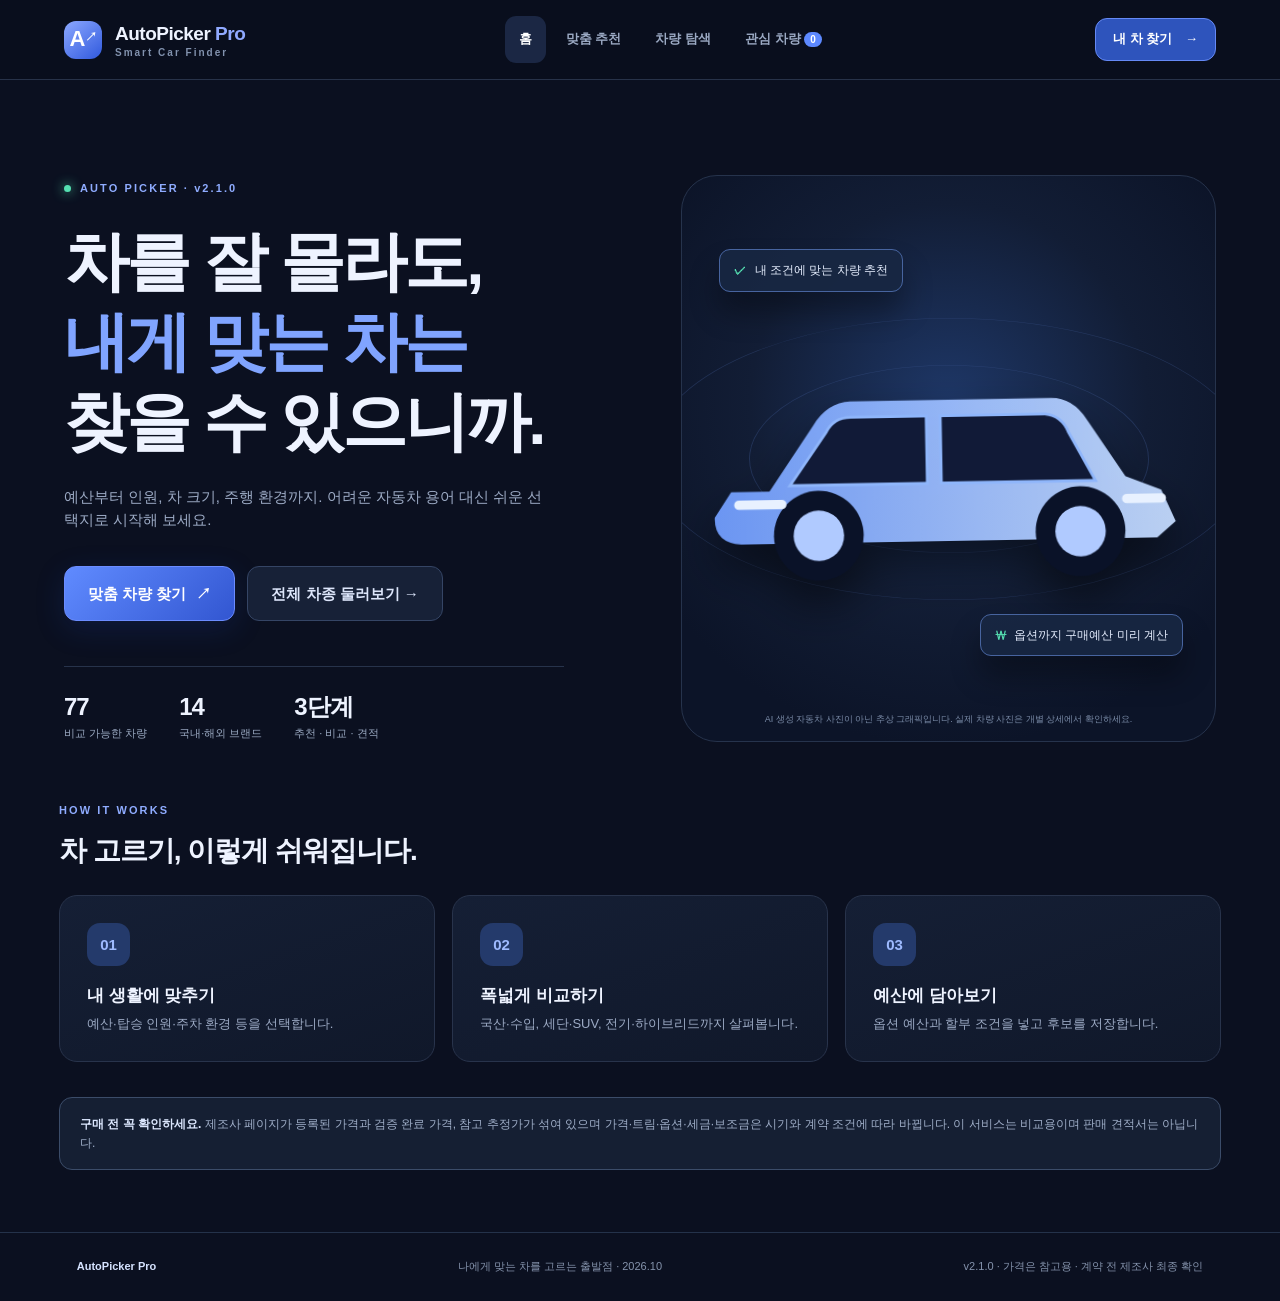
==== AutoPicker_Pro_Standalone.html @ 753c9d76 "feat: v2.1.0 audited trim configurator and price provenance" ====
<!doctype html>
<html lang="ko">
<head>
<meta charset="utf-8"><meta name="viewport" content="width=device-width,initial-scale=1,viewport-fit=cover">
<meta name="theme-color" content="#0b1020"><meta name="description" content="국산차와 수입차를 한눈에. 선택형 추천·차종 검색·옵션 예산·구매비용 비교를 한 곳에서.">
<title>AutoPicker Pro | 내 차 찾기</title>
<style>
:root{color-scheme:dark;--bg:#0b1020;--panel:#11192b;--panel2:#161f35;--line:#28334b;--text:#eef3ff;--muted:#9caac4;--blue:#5d89ff;--blue2:#2c57d4;--mint:#55dfb1;--radius:18px}*{box-sizing:border-box}html{scroll-behavior:smooth}body{margin:0;background:var(--bg);color:var(--text);font-family:Pretendard,"Noto Sans KR",-apple-system,BlinkMacSystemFont,"Segoe UI",sans-serif;font-size:15px;line-height:1.55}button,input,select{font:inherit}button{cursor:pointer}a{color:inherit;text-decoration:none}button:focus-visible,a:focus-visible,input:focus-visible,select:focus-visible{outline:3px solid #9fbaff;outline-offset:3px}.hidden{display:none!important}.shell{min-height:100vh;display:flex;flex-direction:column}.topbar{z-index:30;position:sticky;top:0;display:flex;justify-content:space-between;align-items:center;padding:0 clamp(18px,5vw,76px);height:80px;background:rgba(9,15,29,.9);backdrop-filter:blur(15px);border-bottom:1px solid #273249;gap:20px}.brand{display:flex;gap:13px;align-items:center;font-weight:800;font-size:19px;letter-spacing:-.5px;flex-shrink:0}.brand b{color:#90a9ff}.brand small{display:block;color:#8292ae;font-size:10px;letter-spacing:2px;font-weight:700;margin-top:-3px}.brandicon{background:linear-gradient(140deg,#8ca8ff,#3059dd);width:38px;height:38px;border-radius:12px;display:flex;align-items:center;justify-content:center;font-size:22px;color:white}.brandicon span{font-size:12px;align-self:flex-start;margin-top:7px}.topnav{display:flex;align-items:center;gap:6px}.navbtn{border:0;background:transparent;color:#9ba9c3;font-size:13px;font-weight:650;padding:13px 14px;border-radius:11px;white-space:nowrap}.navbtn:hover,.navbtn.active{background:#1b2744;color:#fff}.count{background:var(--blue);padding:2px 6px;border-radius:12px;font-size:10px;color:white}.topcta{border:1px solid #6589f5;background:#2e54bc;color:#fff;padding:10px 17px;border-radius:12px;font-weight:700;white-space:nowrap;font-size:13px}.topcta span{margin-left:9px}.view{width:100%}main{width:100%;flex:1}.hero{min-height:565px;display:grid;grid-template-columns:1.05fr .95fr;gap:26px;max-width:1360px;margin:0 auto;padding:95px clamp(20px,5vw,76px) 55px}.hero-copy{position:relative;z-index:1}.eyebrow{display:inline-flex;align-items:center;gap:9px;letter-spacing:2.1px;color:#8facff;font-size:11px;font-weight:800}.dot{width:7px;height:7px;background:var(--mint);border-radius:50%;box-shadow:0 0 12px #55dfb1}.hero h1{font-size:clamp(38px,5.1vw,68px);letter-spacing:-3px;line-height:1.22;margin:24px 0}.hero h1 em{font-style:normal;color:#80a4ff}.hero-copy>p{color:var(--muted);font-size:15px;max-width:490px}.hero-actions{display:flex;gap:12px;flex-wrap:wrap;margin:34px 0}.primary,.secondary,.ghost{border-radius:12px;padding:11px 18px;font-size:13px;font-weight:750;min-height:42px;display:inline-flex;align-items:center;justify-content:center;gap:10px}.primary{background:linear-gradient(135deg,#608bff,#3256d1);color:#fff;border:1px solid #6b8cff;box-shadow:0 8px 30px #1c45b62f}.primary:hover{filter:brightness(1.1)}.secondary{border:1px solid #354565;color:#dce5fa;background:#172137}.secondary:hover{background:#253351}.ghost{border:1px solid transparent;color:#a5b2ca;background:transparent}.ghost:hover{background:#1a233a}.big{font-size:15px;min-height:54px;padding:15px 23px}.hero-stats{display:flex;gap:32px;margin-top:45px;border-top:1px solid #27334b;padding-top:21px;max-width:500px}.hero-stats div{display:flex;flex-direction:column}.hero-stats strong{font-size:24px;letter-spacing:-1px}.hero-stats span{font-size:11px;color:#9baaC2}.hero-side{position:relative;display:flex;align-items:center;justify-content:center;min-height:400px;border:1px solid #26334c;border-radius:36px;background:radial-gradient(circle at 50% 40%,#1e3767 0,#121d35 46%,#0c1428 80%);overflow:hidden}.hero-car-shape{position:relative;z-index:1;width:105%;filter:drop-shadow(0px 24px 22px rgba(0,0,0,.5));transform:rotate(-1deg)}.orbit{position:absolute;border:1px solid #46619c53;border-radius:50%;width:400px;height:400px;transform:scaleY(.47) rotate(-18deg)}.o2{width:600px;height:600px}.float-note{position:absolute;z-index:2;background:#182742e8;border:1px solid #47649f;border-radius:11px;padding:11px 14px;font-size:12px;color:#e7efff;box-shadow:0 20px 30px #0005}.float-note span{color:var(--mint);margin-right:5px;font-weight:800}.note-top{top:13%;left:7%}.note-bottom{bottom:15%;right:6%}.hero-visual-caption{position:absolute;bottom:5px;left:14px;right:14px;color:#7a8ba7;font-size:9px;text-align:center}.quickheading,.stepsgrid{max-width:1210px;margin:0 auto;padding:0 24px}.quickheading h2{font-size:28px;margin:9px 0 22px;letter-spacing:-1px}.stepsgrid{display:grid;grid-template-columns:repeat(3,1fr);gap:17px}.stepsgrid article{padding:27px;border:1px solid var(--line);border-radius:18px;background:linear-gradient(160deg,#151f35,#10182a)}.stepicon{width:43px;height:43px;border-radius:13px;background:#243a6b;color:#9ebaff;display:flex;align-items:center;justify-content:center;font-weight:900}.stepsgrid h3{margin:17px 0 5px;font-size:17px}.stepsgrid p{color:var(--muted);font-size:13px;margin:0}.notice{border:1px solid #3b4c69;background:#151f33;color:#9faec8;font-size:12px;padding:17px 20px;border-radius:13px;max-width:1162px;margin:35px auto 62px}.notice strong{color:#dce7fe}.notice.slim{margin-top:28px;margin-bottom:35px}.sectionwrap{max-width:1280px;margin:0 auto;padding:48px 22px 60px}.sectionwrap.narrow{max-width:760px}.sectionhead{margin-bottom:25px}.sectionhead h1{font-size:clamp(25px,3vw,36px);line-height:1.3;letter-spacing:-1.5px;margin:10px 0}.sectionhead p{color:var(--muted);font-size:13px;margin:0}.wizard-progress{margin:26px 0 20px}.progress-head{display:flex;justify-content:space-between;font-size:11px;color:#9fbbff;font-weight:800;letter-spacing:1.2px}.progress-track{height:7px;margin-top:9px;border-radius:15px;background:#1c2945;overflow:hidden}.progress-track>div{height:100%;width:11%;background:linear-gradient(90deg,#5584ff,#5ae2c1);transition:width .2s}.wizard-card{background:linear-gradient(145deg,#17223b,#10192d);border:1px solid #31405d;padding:clamp(23px,4vw,42px);border-radius:22px;min-height:340px;box-shadow:0 20px 60px #0003}.wizard-card h2{font-size:clamp(21px,3vw,30px);line-height:1.35;letter-spacing:-1px;margin:12px 0 8px}.wizard-card>p{color:var(--muted);font-size:13px;margin:0 0 30px}.optionsGrid{display:grid;grid-template-columns:repeat(2,1fr);gap:10px}.choice{border:1px solid #354768;border-radius:13px;background:#101a2e;min-height:68px;text-align:left;padding:16px 17px;display:flex;flex-direction:column;align-items:flex-start;justify-content:center;color:#e6eeff}.choice b{font-size:14px}.choice span{font-size:11px;color:#9aaaC3;margin-top:4px}.choice.selected{border:1px solid #7c9dff;background:#263e71;box-shadow:inset 0 0 0 1px #5c86f7}.choice.selected b:before{content:'✓ ';color:#83ffc9}.wizard-footer{display:flex;justify-content:space-between;margin-top:17px}.wizard-footer button{min-width:110px}.rangeLabel{display:flex;justify-content:space-between;margin-bottom:10px;color:#c0d1f5;font-size:14px}.rangeVal{font-size:27px;color:#87aaff;font-weight:850}.rangeBox{border:1px solid #30415e;border-radius:15px;padding:23px;background:#111c31}.rangeBox input[type=range]{width:100%;accent-color:#7198ff}.rangeBounds{display:flex;justify-content:space-between;color:var(--muted);font-size:11px;margin-top:10px}.stepHint{color:#8da5c9;margin-top:16px;font-size:12px}.toolbar{display:grid;grid-template-columns:2fr repeat(3,1fr);gap:10px;padding:18px;background:var(--panel);border:1px solid var(--line);border-radius:17px}.toolbar>label{font-size:10px;color:#9facbf;display:flex;flex-direction:column;gap:7px;min-width:0}.toolbar select,.toolbar input,.result-toolbar select,.formrow select,.formrow input{background:#0e1628;border:1px solid #33415d;color:#e9f0ff;border-radius:9px;min-height:40px;padding:9px 12px;max-width:100%;width:100%;font-size:13px;outline:none}.toolbar .searchwrap{grid-column:span 2;position:relative;justify-content:flex-end}.searchwrap span{position:absolute;left:14px;bottom:10px;font-size:22px;color:#879cc8}.searchwrap input{padding-left:42px}.result-toolbar{display:flex;justify-content:space-between;align-items:center;gap:14px;margin:23px 0 16px}.result-toolbar>span{color:#b7c9e8;font-size:13px}.result-toolbar label{display:flex;gap:8px;align-items:center;color:var(--muted);font-size:11px}.result-toolbar select{width:auto;min-width:135px}.vehicle-grid{display:grid;grid-template-columns:repeat(3,minmax(0,1fr));gap:16px}.car-card{background:#131d31;border:1px solid #2b3a55;overflow:hidden;border-radius:17px;display:flex;flex-direction:column;min-width:0;transition:transform .17s,border-color .17s}.car-card:hover{transform:translateY(-3px);border-color:#5477bc}.car-img{height:186px;position:relative;background:radial-gradient(circle at 55% 30%,#28426f,#111a30 67%);overflow:hidden;display:flex;align-items:center;justify-content:center}.car-img img{width:100%;height:100%;object-fit:cover;display:block}.car-img .fallback{display:none;position:absolute;inset:0;flex-direction:column;align-items:center;justify-content:center;gap:8px;background:radial-gradient(circle,#223759,#111a2c);color:#aabadd;text-align:center;padding:20px;font-size:12px}.car-img.no-image .fallback{display:flex}.car-img .fallback strong{font-size:20px;color:#a9c1ff}.car-img .img-label{position:absolute;top:12px;left:12px;font-size:10px;border:1px solid #ffffff2a;color:#fff;background:#111e31cc;border-radius:6px;padding:5px 8px;z-index:2}.img-credit{position:absolute;right:10px;bottom:8px;color:#d4e1ff;text-shadow:0 1px 4px black;font-size:10px;background:#10182baa;padding:3px 6px;border-radius:5px;z-index:2}.car-body{padding:18px;flex:1;display:flex;flex-direction:column;gap:11px}.car-topline{display:flex;justify-content:space-between;align-items:center;gap:9px;color:#9db5dc;font-size:11px;font-weight:650}.match{border-radius:8px;padding:4px 7px;background:#1f3a5a;color:#75e0bd;white-space:nowrap}.car-name{margin:0;font-size:20px;letter-spacing:-.5px;line-height:1.3}.car-brand{color:#9fabca;font-size:11px}.car-specs{display:flex;gap:7px;flex-wrap:wrap}.pill{border-radius:6px;padding:4px 7px;background:#202e48;color:#bfd0ed;font-size:10px}.car-price{display:flex;justify-content:space-between;align-items:end;margin-top:auto;gap:8px}.car-price strong{font-size:23px;letter-spacing:-1px}.car-price small{display:block;color:#98abc8;font-size:10px}.car-price .source-badge{font-size:10px;color:#8ddbbd}.car-price .source-badge.estimate{color:#e9c18a}.card-actions{display:grid;grid-template-columns:1fr auto;gap:8px;margin-top:4px}.card-actions button{min-height:40px}.fav-btn{border:1px solid #465574;background:#1b2b45;border-radius:10px;color:#adc2e2;font-size:20px;width:43px}.fav-btn.saved{color:#ff8faa;background:#4b2b47;border-color:#a74d75}.empty{border:1px dashed #435678;background:#141e32;border-radius:16px;padding:42px 18px;text-align:center;color:#b2c0d8;grid-column:1/-1}.center{text-align:center;margin-top:24px}.compare-actions{display:flex;gap:9px;flex-wrap:wrap;margin-bottom:18px}#compareOutput{overflow-x:auto;margin-top:24px}.comparetable{min-width:690px;width:100%;border-collapse:collapse;background:#151f35;border:1px solid #31445e;border-radius:16px;overflow:hidden;font-size:12px}.comparetable th,.comparetable td{padding:15px 13px;text-align:left;border-bottom:1px solid #334057;min-width:135px}.comparetable th{color:#9fafcd}.comparetable td{color:#e8f0ff}.comparetable tr:nth-child(even){background:#17243b}.modal{position:fixed;z-index:90;inset:0;display:flex;align-items:center;justify-content:center;padding:18px}.modal-overlay{position:absolute;inset:0;background:rgba(2,6,15,.83);backdrop-filter:blur(7px)}.modal-panel{position:relative;background:#121b2e;border:1px solid #3c4f70;border-radius:22px;width:min(100%,1040px);max-height:calc(100vh - 30px);overflow:auto;box-shadow:0 22px 70px #000b}.modal-close{position:sticky;float:right;z-index:4;top:15px;margin:15px 16px 0 0;border:1px solid #3d4e6c;color:#fff;background:#1b2943;width:35px;height:35px;border-radius:50%}.detail-heading{padding:34px 28px 0}.detail-heading h2{font-size:29px;margin:7px 0 3px;line-height:1.25}.detail-heading p{color:var(--muted);margin:0;font-size:13px}.detail-grid{display:grid;grid-template-columns:1fr 1fr;gap:20px;padding:18px 28px 30px}.detailPhoto{width:100%;height:210px;border-radius:15px;overflow:hidden;background:#0e1830;margin-bottom:14px}.detailPhoto .car-img{height:100%}.detail-info{background:#172239;border:1px solid #30405c;border-radius:13px;padding:17px;margin-bottom:12px}.detail-info h3,.sim h3{font-size:16px;margin:0 0 11px}.detail-info p{color:#c5d1e6;font-size:12px}.detail-info p:last-child{margin-bottom:0}.mini-row{display:flex;justify-content:space-between;gap:9px;font-size:12px;padding:7px 0;border-bottom:1px solid #34445c}.mini-row:last-child{border:0}.mini-row span{color:var(--muted)}.mini-row strong{text-align:right}.sim{background:#0e1729;border:1px solid #33435e;border-radius:15px;padding:19px}.sim .subcopy{font-size:11px;color:#91a3c2;margin:0 0 19px}.formrow{display:grid;grid-template-columns:1fr 1fr;gap:10px;margin-bottom:11px}.formrow label,.fullrow label{display:block;font-size:11px;color:#9fb2d0;margin-bottom:5px}.formrow input,.fullrow input{width:100%;font-size:13px}.fullrow{margin-bottom:13px}.realopt{display:flex;align-items:flex-start;gap:11px;border:1px solid #33425c;padding:10px;border-radius:9px;margin:7px 0;font-size:12px;color:#d4e0f4}.realopt input{accent-color:#7296f8;margin-top:3px}.realopt:has(input:disabled){opacity:.55}.realopt span{flex:1}.realopt small{color:#9bb1d4}.realopt-title{font-size:12px;margin:15px 0 6px;color:#b1c5e7;font-weight:700}.sumbox{padding:17px;background:#203359;border:1px solid #5478ba;border-radius:14px;margin-top:15px}.sumbox .total{font-size:28px;font-weight:900;color:#8eb2ff}.sumbox p{font-size:10px;color:#b5c8e7;line-height:1.6}.sumbox .cashmonthly{display:grid;grid-template-columns:1fr 1fr;gap:12px;border-top:1px solid #455c82;padding-top:11px}.sumbox .cashmonthly strong{display:block;font-size:18px;color:#77e3c1}.sumbox .cashmonthly span{color:#b1c5e7;font-size:11px}.detail-buttons{display:flex;flex-wrap:wrap;gap:8px;margin:10px 0}.detail-buttons>a,.detail-buttons>button{flex:1}.modalPanelNotes{font-size:11px;color:#8fa4c4;padding:10px 0}.toast{position:fixed;z-index:120;right:20px;bottom:20px;padding:12px 18px;background:#2d446e;color:white;border:1px solid #6992e4;border-radius:10px;box-shadow:0 18px 50px #0008;max-width:400px;font-size:12px}footer{display:flex;align-items:center;justify-content:space-between;gap:12px;flex-wrap:wrap;border-top:1px solid #24324a;padding:25px clamp(20px,6vw,80px);font-size:11px;color:#8593ac}.footerlogo{color:#d6e3ff;font-weight:800}::-webkit-scrollbar{width:9px}::-webkit-scrollbar-thumb{background:#2c3a57;border-radius:9px}@media(max-width:1050px){.topbar{padding:0 20px}.hero{padding:70px 25px 50px}.vehicle-grid{grid-template-columns:repeat(2,minmax(0,1fr))}.topcta{display:none}.topnav{gap:0}}@media(max-width:740px){.topbar{height:66px;flex-wrap:wrap;padding:8px 14px 0;gap:3px}.brand{font-size:16px}.brandicon{width:32px;height:32px}.brand small{display:none}.topnav{width:100%;order:2;justify-content:space-around;overflow-x:auto}.navbtn{font-size:11px;padding:9px 10px}.hero{display:flex;flex-direction:column;padding:52px 20px 40px;gap:27px}.hero h1{font-size:clamp(36px,9vw,51px);letter-spacing:-2px}.hero-side{min-height:270px}.hero-car-shape{width:100%}.note-top{top:8%;left:5%}.note-bottom{bottom:14%;right:5%}.float-note{font-size:10px;padding:8px}.hero-stats{gap:18px;margin-top:22px}.hero-stats strong{font-size:20px}.stepsgrid{grid-template-columns:1fr}.quickheading h2{font-size:24px}.notice{margin:25px 20px 35px}.sectionwrap{padding:34px 15px 45px}.sectionwrap.narrow{padding-top:33px}.wizard-card{padding:22px}.toolbar{grid-template-columns:repeat(2,minmax(0,1fr));padding:12px}.toolbar .searchwrap{grid-column:span 2}.vehicle-grid{grid-template-columns:1fr}.car-img{height:212px}.detail-grid{grid-template-columns:1fr;padding:14px 16px 24px}.detail-heading{padding:26px 16px 0}.detail-heading h2{font-size:24px}.detailPhoto{height:220px}.formrow{gap:7px}.modal{padding:8px}.modal-panel{max-height:calc(100vh - 16px)}.quickheading{padding-top:10px}.quickheading,.stepsgrid{padding-left:20px;padding-right:20px}}@media(max-width:370px){.optionsGrid{grid-template-columns:1fr}.hero-actions{flex-direction:column}.hero-actions button{width:100%}.hero-stats{gap:10px}}
@media print{.topbar,.hero,.stepsgrid,.quickheading,.notice,footer,.modal-close,.detail-buttons,.toolbar{display:none!important}body{background:white;color:black}.modal{position:static;padding:0}.modal-overlay{display:none}.modal-panel{color:black;background:white;box-shadow:none;border:0;max-height:none;overflow:visible}.detail-grid{display:block}.sim,.detail-info{background:white;color:black}#modal.hidden{display:none!important}}

.criteria-summary{display:flex;flex-wrap:wrap;align-items:center;gap:8px;padding:14px;margin:15px 0;background:#14223b;border:1px solid #334d76;border-radius:13px}.criteria-summary>span{font-size:11px;background:#263955;color:#d7e5ff;border-radius:9px;padding:7px 9px}.criteria-summary>button{margin-left:auto}.criteria-summary .note{width:100%;color:#94aacd;font-size:11px;background:transparent;padding:0}

.wants-grid{display:grid;grid-template-columns:1fr 1fr;gap:4px 8px}.wants-grid .realopt{margin:2px 0;min-height:40px}@media(max-width:740px){.hero-visual-caption{display:none}.wants-grid{grid-template-columns:1fr}}

/* v2.1 audited catalog styles */
.auditbox{padding:14px 16px;margin:18px 0;border:1px solid #427f8b;border-radius:14px;background:#0c2731;color:#c9eff0;font-size:13px}.auditbox p{margin:7px 0;color:#b3cdda}.auditbox a{color:#92daf2;text-decoration:underline}.sim input[readonly]{opacity:.8;background:#15273a;cursor:not-allowed}

</style>
</head>
<body>
<div class="shell">
<header class="topbar">
 <a href="#" class="brand" id="brandLink" aria-label="AutoPicker Pro 홈"><span class="brandicon">A<span>↗</span></span><span>AutoPicker <b>Pro</b><small>Smart Car Finder</small></span></a>
 <nav class="topnav" aria-label="메뉴">
  <button class="navbtn active" data-view="home">홈</button><button class="navbtn" data-view="wizard">맞춤 추천</button><button class="navbtn" data-view="browse">차량 탐색</button><button class="navbtn" data-view="shortlist">관심 차량 <span class="count" id="favCounter">0</span></button>
 </nav>
 <button class="topcta" data-view="wizard">내 차 찾기 <span>→</span></button>
</header>
<main>
<section id="homeView" class="view" aria-label="서비스 소개">
 <div class="hero">
  <div class="hero-copy"><span class="eyebrow"><span class="dot"></span> AUTO PICKER · v2.1.0</span><h1>차를 잘 몰라도,<br><em>내게 맞는 차는</em><br>찾을 수 있으니까.</h1><p>예산부터 인원, 차 크기, 주행 환경까지. 어려운 자동차 용어 대신 쉬운 선택지로 시작해 보세요.</p>
   <div class="hero-actions"><button class="primary big" data-view="wizard">맞춤 차량 찾기 <span>↗</span></button><button class="secondary big" data-view="browse">전체 차종 둘러보기 →</button></div>
   <div class="hero-stats"><div><strong id="totalCars">—</strong><span>비교 가능한 차량</span></div><div><strong id="totalBrands">—</strong><span>국내·해외 브랜드</span></div><div><strong>3단계</strong><span>추천 · 비교 · 견적</span></div></div>
  </div>
  <div class="hero-side"><div class="orbit o1"></div><div class="orbit o2"></div><div class="hero-car-shape" aria-hidden="true"><svg viewBox="0 0 570 280" width="100%"><defs><linearGradient id="shade" x1="0" x2="1"><stop stop-color="#719eff"/><stop offset="1" stop-color="#c5dcff"/></linearGradient></defs><path d="M52 175h41l48-70q15-24 40-25h215q23 0 38 24l40 61 38 15 15 34-20 17H62q-29-2-28-29z" fill="url(#shade)" opacity=".94"/><path d="M155 112q8-15 26-15h81v72H115zM277 97h112q18 2 25 20l28 52H277z" fill="#111a37" stroke="#8fb6fb" stroke-width="3"/><ellipse cx="145" cy="223" rx="48" ry="48" fill="#0a1228"/><ellipse cx="425" cy="223" rx="48" ry="48" fill="#0a1228"/><ellipse cx="145" cy="223" rx="27" ry="27" fill="#b0caff"/><ellipse cx="425" cy="223" rx="27" ry="27" fill="#b0caff"/><path d="M60 189h46M475 189h37" stroke="#e8f1ff" stroke-width="10" stroke-linecap="round"/></svg></div>
   <div class="float-note note-top"><span>✓</span> 내 조건에 맞는 차량 추천</div><div class="float-note note-bottom"><span>₩</span> 옵션까지 구매예산 미리 계산</div>
   <p class="hero-visual-caption">AI 생성 자동차 사진이 아닌 추상 그래픽입니다. 실제 차량 사진은 개별 상세에서 확인하세요.</p></div>
 </div>
 <div class="quickheading"><div><span class="eyebrow">HOW IT WORKS</span><h2>차 고르기, 이렇게 쉬워집니다.</h2></div></div>
 <div class="stepsgrid"><article><div class="stepicon">01</div><h3>내 생활에 맞추기</h3><p>예산·탑승 인원·주차 환경 등을 선택합니다.</p></article><article><div class="stepicon">02</div><h3>폭넓게 비교하기</h3><p>국산·수입, 세단·SUV, 전기·하이브리드까지 살펴봅니다.</p></article><article><div class="stepicon">03</div><h3>예산에 담아보기</h3><p>옵션 예산과 할부 조건을 넣고 후보를 저장합니다.</p></article></div>
 <div class="notice"><strong>구매 전 꼭 확인하세요.</strong> 제조사 페이지가 등록된 가격과 검증 완료 가격, 참고 추정가가 섞여 있으며 가격·트림·옵션·세금·보조금은 시기와 계약 조건에 따라 바뀝니다. 이 서비스는 비교용이며 판매 견적서는 아닙니다.</div>
</section>
<section id="wizardView" class="view hidden" aria-label="맞춤 차량 추천 설문"><div class="sectionwrap narrow"><div class="sectionhead"><span class="eyebrow">PERSONALIZED CAR FINDER</span><h1>나에게 맞는 차 찾기</h1><p>한 번에 하나씩 선택하세요. 모르는 항목은 '상관없음'을 고르면 됩니다.</p></div><div class="wizard-progress"><div class="progress-head"><span id="stepLabel">STEP 01</span><span id="progressLabel">1 / 9</span></div><div class="progress-track"><div id="progressFill"></div></div></div><div id="wizardCard" class="wizard-card"></div><div class="wizard-footer"><button id="prevStep" class="secondary">← 이전</button><button id="nextStep" class="primary">다음 →</button></div></div></section>
<section id="browseView" class="view hidden"><div class="sectionwrap"><div class="sectionhead"><span class="eyebrow" id="browseEyebrow">EXPLORE THE MARKET</span><h1 id="browseTitle">전체 차량 탐색</h1><p id="browseDesc">브랜드·예산·차종을 직접 선택해 차량을 비교하세요.</p></div>
<div id="criteriaSummary" class="criteria-summary hidden"></div><div class="toolbar"><label class="searchwrap"><span>⌕</span><input id="search" type="search" placeholder="예: 쏘렌토, BMW, 전기 SUV" aria-label="차량 검색"></label><label>브랜드<select id="brandFilter"><option value="any">전체 브랜드</option></select></label><label>구분<select id="originFilter"><option value="any">국산 + 수입</option><option value="국산">국산</option><option value="수입">수입</option></select></label><label>차체<select id="bodyFilter"><option value="any">전체 차체</option><option>경차</option><option>세단</option><option>SUV</option><option>MPV</option></select></label><label>동력<select id="powerFilter"><option value="any">전체 동력</option><option value="GAS">가솔린</option><option value="HEV">하이브리드</option><option value="EV">전기차</option></select></label><label>차 크기<select id="sizeFilter"><option value="0">전체 크기</option><option value="1">경형</option><option value="2">소형급</option><option value="3">중형급</option><option value="4">대형급</option></select></label><label>기본가 상한<select id="priceFilter"><option value="0">가격 제한 없음</option><option value="2000">2,000만 원</option><option value="3000">3,000만 원</option><option value="4000">4,000만 원</option><option value="5000">5,000만 원</option><option value="7000">7,000만 원</option><option value="10000">1억 원</option><option value="15000">1억 5천만 원</option></select></label></div>
<div class="result-toolbar"><span id="resultCount">차량 불러오는 중</span><label>정렬 <select id="sortSelect"><option value="recommended">추천 순</option><option value="priceAsc">낮은 가격 순</option><option value="priceDesc">높은 가격 순</option><option value="name">이름 순</option></select></label></div><div class="vehicle-grid" id="carGrid"></div><div class="center"><button id="moreBtn" class="secondary hidden">더 보기 ↓</button></div><div class="notice slim">가격은 기본 트림·대표 사양 기준입니다. 연식·친환경차 세제혜택·수입 시점에 따라 상이합니다. <b>‘참고 추정’ 또는 ‘공식 출처 등록’ 표시는 이번 패치에서 최신 가격표를 다시 검증하지 않은 차종</b>입니다.</div></div></section>
<section id="shortlistView" class="view hidden"><div class="sectionwrap"><div class="sectionhead"><span class="eyebrow">YOUR SHORTLIST</span><h1>내 최종 후보</h1><p>마음에 드는 차량과 계산한 예산을 저장하고 최대 4대를 나란히 비교하세요.</p></div><div class="compare-actions"><button id="compareBtn" class="primary">선택한 차량 비교하기</button><button id="exportBtn" class="secondary">저장 목록 내보내기 ↗</button><button id="clearBtn" class="ghost">목록 비우기</button></div><div class="vehicle-grid" id="shortlistGrid"></div><div id="compareOutput"></div></div></section>
</main>
<footer><span class="footerlogo">AutoPicker Pro</span> <span>나에게 맞는 차를 고르는 출발점 · 2026.10</span><span>v2.1.0 · 가격은 참고용 · 계약 전 제조사 최종 확인</span></footer>
</div>
<div id="modal" class="modal hidden" role="dialog" aria-modal="true" aria-label="차량 상세와 구매 예산" tabindex="-1"><div class="modal-overlay" data-close="modal"></div><div class="modal-panel"><button id="modalClose" class="modal-close" aria-label="닫기">✕</button><div id="modalContent"></div></div></div>
<div id="toast" role="status" aria-live="polite" class="toast hidden"></div>
<script>
/* 차량 기본 가격: 2026-10-08 확인 가능한 공식 시작가 + 별도 추정치. 사용 전 공식 사이트 재확인 필요. */
const VEHICLES = [{"id":"casper","brand":"현대","name":"캐스퍼","origin":"국산","body":"경차","size":1,"seats":4,"power":"GAS","price":1546,"status":"official","official":"https://www.hyundai.com/kr/ko/e/all-vehicles","imageQuery":"Hyundai Casper 2024","tags":["city","affordable"]},{"id":"venue","brand":"현대","name":"베뉴","origin":"국산","body":"SUV","size":2,"seats":5,"power":"GAS","price":1994,"status":"official","official":"https://www.hyundai.com/kr/ko/e/all-vehicles","imageQuery":"Hyundai Venue 2025","tags":["city","affordable"]},{"id":"avante","brand":"현대","name":"디 올 뉴 아반떼","origin":"국산","body":"세단","size":2,"seats":5,"power":"GAS","price":2398,"status":"official","official":"https://www.hyundai.com/kr/ko/e/all-vehicles","imageQuery":"Hyundai Elantra 2026","tags":["affordable","city","beginner"]},{"id":"avante-hev","brand":"현대","name":"디 올 뉴 아반떼 하이브리드","origin":"국산","body":"세단","size":2,"seats":5,"power":"HEV","price":3042,"status":"official","official":"https://www.hyundai.com/kr/ko/e/all-vehicles","imageQuery":"Hyundai Elantra 2026","tags":["economy","city"]},{"id":"sonata","brand":"현대","name":"쏘나타 디 엣지","origin":"국산","body":"세단","size":3,"seats":5,"power":"GAS","price":2866,"status":"official","official":"https://www.hyundai.com/kr/ko/e/all-vehicles","imageQuery":"Hyundai Sonata 2025","tags":["comfort","family"]},{"id":"sonata-hev","brand":"현대","name":"쏘나타 디 엣지 하이브리드","origin":"국산","body":"세단","size":3,"seats":5,"power":"HEV","price":3318,"status":"official","official":"https://www.hyundai.com/kr/ko/e/all-vehicles","imageQuery":"Hyundai Sonata 2025","tags":["economy","comfort"]},{"id":"new-grandeur","brand":"현대","name":"더 뉴 그랜저","origin":"국산","body":"세단","size":4,"seats":5,"power":"GAS","price":4245,"status":"official","official":"https://www.hyundai.com/kr/ko/e/all-vehicles","imageQuery":"Hyundai Grandeur GN7","tags":["comfort","tech"],"image":"https://commons.wikimedia.org/wiki/Special:FilePath/00%20Hyundai%20Grandeur%20%28GN7%29.jpg","credit":"https://commons.wikimedia.org/wiki/File:00_Hyundai_Grandeur_(GN7).jpg"},{"id":"new-grandeur-hev","brand":"현대","name":"더 뉴 그랜저 하이브리드","origin":"국산","body":"세단","size":4,"seats":5,"power":"HEV","price":4833,"status":"official","official":"https://www.hyundai.com/kr/ko/e/all-vehicles","imageQuery":"Hyundai Grandeur GN7","tags":["comfort","economy"],"image":"https://commons.wikimedia.org/wiki/Special:FilePath/00%20Hyundai%20Grandeur%20%28GN7%29.jpg","credit":"https://commons.wikimedia.org/wiki/File:00_Hyundai_Grandeur_(GN7).jpg"},{"id":"kona","brand":"현대","name":"코나","origin":"국산","body":"SUV","size":2,"seats":5,"power":"GAS","price":2393,"status":"official","official":"https://www.hyundai.com/kr/ko/e/all-vehicles","imageQuery":"Hyundai Kona SX2","tags":["city","beginner"]},{"id":"kona-hev","brand":"현대","name":"코나 하이브리드","origin":"국산","body":"SUV","size":2,"seats":5,"power":"HEV","price":2938,"status":"official","official":"https://www.hyundai.com/kr/ko/e/all-vehicles","imageQuery":"Hyundai Kona SX2","tags":["economy","city"]},{"id":"kona-ev","brand":"현대","name":"코나 일렉트릭","origin":"국산","body":"SUV","size":2,"seats":5,"power":"EV","price":4152,"status":"official","official":"https://www.hyundai.com/kr/ko/e/all-vehicles","imageQuery":"Hyundai Kona Electric 2024","tags":["economy","city"]},{"id":"sonata-n","brand":"현대","name":"아반떼 N","origin":"국산","body":"세단","size":2,"seats":5,"power":"GAS","price":3356,"status":"official","official":"https://www.hyundai.com/kr/ko/e/all-vehicles","imageQuery":"Hyundai Elantra N 2024","tags":["performance"]},{"id":"Tucson","brand":"현대","name":"투싼","origin":"국산","body":"SUV","size":3,"seats":5,"power":"GAS","price":2844,"status":"official","official":"https://www.hyundai.com/kr/ko/e/all-vehicles","imageQuery":"Hyundai Tucson 2025","tags":["family","cargo"]},{"id":"Tucson-hev","brand":"현대","name":"투싼 하이브리드","origin":"국산","body":"SUV","size":3,"seats":5,"power":"HEV","price":3318,"status":"official","official":"https://www.hyundai.com/kr/ko/e/all-vehicles","imageQuery":"Hyundai Tucson 2025","tags":["economy","family"]},{"id":"santafe","brand":"현대","name":"싼타페","origin":"국산","body":"SUV","size":4,"seats":7,"power":"GAS","price":3657,"status":"official","official":"https://www.hyundai.com/kr/ko/e/all-vehicles","imageQuery":"Hyundai Santa Fe MX5","tags":["cargo","family","thirdrow"],"image":"https://commons.wikimedia.org/wiki/Special:FilePath/Hyundai%20Santa%20Fe%202.5T%20Calligraphy%20MX5%20Creamy%20White%20Pearl%20%285%29.jpg","credit":"https://commons.wikimedia.org/wiki/File:Hyundai_Santa_Fe_2.5T_Calligraphy_MX5_Creamy_White_Pearl_(5).jpg"},{"id":"santafe-hev","brand":"현대","name":"싼타페 하이브리드","origin":"국산","body":"SUV","size":4,"seats":7,"power":"HEV","price":4022,"status":"official","official":"https://www.hyundai.com/kr/ko/e/all-vehicles","imageQuery":"Hyundai Santa Fe MX5","tags":["cargo","economy","family","thirdrow"],"image":"https://commons.wikimedia.org/wiki/Special:FilePath/Hyundai%20Santa%20Fe%202.5T%20Calligraphy%20MX5%20Creamy%20White%20Pearl%20%285%29.jpg","credit":"https://commons.wikimedia.org/wiki/File:Hyundai_Santa_Fe_2.5T_Calligraphy_MX5_Creamy_White_Pearl_(5).jpg"},{"id":"palisade","brand":"현대","name":"디 올 뉴 팰리세이드","origin":"국산","body":"SUV","size":4,"seats":9,"power":"GAS","price":4478,"status":"official","official":"https://www.hyundai.com/kr/ko/e/all-vehicles","imageQuery":"Hyundai Palisade LX3 2026","tags":["thirdrow","cargo","comfort"]},{"id":"palisade-hev","brand":"현대","name":"디 올 뉴 팰리세이드 하이브리드","origin":"국산","body":"SUV","size":4,"seats":9,"power":"HEV","price":5077,"status":"official","official":"https://www.hyundai.com/kr/ko/e/all-vehicles","imageQuery":"Hyundai Palisade LX3 2026","tags":["thirdrow","comfort","economy"]},{"id":"ioniq5","brand":"현대","name":"아이오닉 5","origin":"국산","body":"SUV","size":3,"seats":5,"power":"EV","price":4735,"status":"official","official":"https://www.hyundai.com/kr/ko/e/all-vehicles","imageQuery":"Hyundai Ioniq 5 2025","tags":["tech","economy","cargo"]},{"id":"ioniq6","brand":"현대","name":"더 뉴 아이오닉 6","origin":"국산","body":"세단","size":3,"seats":5,"power":"EV","price":4856,"status":"official","official":"https://www.hyundai.com/kr/ko/e/all-vehicles","imageQuery":"Hyundai Ioniq 6 facelift 2026","tags":["tech","economy"]},{"id":"ioniq9","brand":"현대","name":"아이오닉 9","origin":"국산","body":"SUV","size":4,"seats":7,"power":"EV","price":6759,"status":"official","official":"https://www.hyundai.com/kr/ko/e/all-vehicles","imageQuery":"Hyundai Ioniq 9 2026","tags":["thirdrow","tech","comfort"]},{"id":"staria-hev","brand":"현대","name":"더 뉴 스타리아 하이브리드","origin":"국산","body":"MPV","size":4,"seats":9,"power":"HEV","price":4350,"status":"estimate","official":"https://www.hyundai.com/kr/ko/e/all-vehicles","imageQuery":"Hyundai Staria 2025","tags":["thirdrow","cargo","family"]},{"id":"morning","brand":"기아","name":"모닝","origin":"국산","body":"경차","size":1,"seats":5,"power":"GAS","price":1400,"status":"estimate","official":"https://www.kia.com/kr/vehicles/morning/price","imageQuery":"Kia Picanto 2024","tags":["city","beginner","affordable"]},{"id":"ray","brand":"기아","name":"레이","origin":"국산","body":"경차","size":1,"seats":5,"power":"GAS","price":1490,"status":"estimate","official":"https://www.kia.com/kr/vehicles/ray/price","imageQuery":"Kia Ray 2024","tags":["city","cargo","affordable"]},{"id":"ray-ev","brand":"기아","name":"레이 EV (4인승)","origin":"국산","body":"경차","size":1,"seats":4,"power":"EV","price":2852,"status":"official","official":"https://www.kia.com/kr/vehicles/ray-ev/price","imageQuery":"Kia Ray EV 2024","tags":["city","economy"],"image":"https://commons.wikimedia.org/wiki/Special:FilePath/Kia%20Ray%20EV%20TAM%20EV%20PE%20Smoke%20Blue%20%283%29.jpg","credit":"https://commons.wikimedia.org/wiki/File:Kia_Ray_EV_TAM_EV_PE_Smoke_Blue_(3).jpg"},{"id":"seltos","brand":"기아","name":"디 올 뉴 셀토스 1.6T","origin":"국산","body":"SUV","size":2,"seats":5,"power":"GAS","price":2512,"status":"official","official":"https://www.kia.com/kr/vehicles/seltos/price","imageQuery":"Kia Seltos 2026","tags":["city","tech","beginner"]},{"id":"seltos-hev","brand":"기아","name":"디 올 뉴 셀토스 하이브리드","origin":"국산","body":"SUV","size":2,"seats":5,"power":"HEV","price":3020,"status":"estimate","official":"https://www.kia.com/kr/vehicles/seltos/price","imageQuery":"Kia Seltos 2026","tags":["city","economy"]},{"id":"k5","brand":"기아","name":"K5","origin":"국산","body":"세단","size":3,"seats":5,"power":"GAS","price":2750,"status":"estimate","official":"https://www.kia.com/kr/vehicles/k5/price","imageQuery":"Kia K5 2025","tags":["comfort","affordable"]},{"id":"k5-hev","brand":"기아","name":"K5 하이브리드","origin":"국산","body":"세단","size":3,"seats":5,"power":"HEV","price":3450,"status":"estimate","official":"https://www.kia.com/kr/vehicles/k5/price","imageQuery":"Kia K5 2025","tags":["economy","comfort"]},{"id":"k8","brand":"기아","name":"K8","origin":"국산","body":"세단","size":4,"seats":5,"power":"GAS","price":3650,"status":"estimate","official":"https://www.kia.com/kr/vehicles/k8/price","imageQuery":"Kia K8 2025","tags":["comfort","tech"]},{"id":"k8-hev","brand":"기아","name":"K8 하이브리드","origin":"국산","body":"세단","size":4,"seats":5,"power":"HEV","price":4300,"status":"estimate","official":"https://www.kia.com/kr/vehicles/k8/price","imageQuery":"Kia K8 2025","tags":["comfort","economy"]},{"id":"sportage","brand":"기아","name":"스포티지","origin":"국산","body":"SUV","size":3,"seats":5,"power":"GAS","price":2800,"status":"estimate","official":"https://www.kia.com/kr/vehicles/sportage/price","imageQuery":"Kia Sportage 2025","tags":["family","cargo"]},{"id":"sportage-hev","brand":"기아","name":"스포티지 하이브리드","origin":"국산","body":"SUV","size":3,"seats":5,"power":"HEV","price":3400,"status":"estimate","official":"https://www.kia.com/kr/vehicles/sportage/price","imageQuery":"Kia Sportage 2025","tags":["economy","family"]},{"id":"sorento","brand":"기아","name":"쏘렌토 2.5T","origin":"국산","body":"SUV","size":4,"seats":7,"power":"GAS","price":3641,"status":"official","official":"https://www.kia.com/kr/vehicles/sorento/price","imageQuery":"Kia Sorento MQ4 facelift","tags":["family","thirdrow","cargo"],"image":"https://commons.wikimedia.org/wiki/Special:FilePath/Kia%20Sorento%20MQ4%20FL%201.6T%20Hybrid%20Gravity%20Aurora%20Black%20Pearl%20%281%29.jpg","credit":"https://commons.wikimedia.org/wiki/File:Kia_Sorento_MQ4_FL_1.6T_Hybrid_Gravity_Aurora_Black_Pearl_(1).jpg"},{"id":"sorento-hev","brand":"기아","name":"쏘렌토 하이브리드","origin":"국산","body":"SUV","size":4,"seats":7,"power":"HEV","price":4050,"status":"estimate","official":"https://www.kia.com/kr/vehicles/sorento/price","imageQuery":"Kia Sorento MQ4 facelift","tags":["family","economy","thirdrow"],"image":"https://commons.wikimedia.org/wiki/Special:FilePath/Kia%20Sorento%20MQ4%20FL%201.6T%20Hybrid%20Gravity%20Aurora%20Black%20Pearl%20%281%29.jpg","credit":"https://commons.wikimedia.org/wiki/File:Kia_Sorento_MQ4_FL_1.6T_Hybrid_Gravity_Aurora_Black_Pearl_(1).jpg"},{"id":"carnival","brand":"기아","name":"카니발 3.5","origin":"국산","body":"MPV","size":4,"seats":9,"power":"GAS","price":3686,"status":"official","official":"https://www.kia.com/kr/vehicles/carnival/price","imageQuery":"Kia Carnival KA4 facelift","tags":["thirdrow","cargo","family"],"image":"https://commons.wikimedia.org/wiki/Special:FilePath/Kia%20Carnival%203.5%20KA4%20PE%20Snow%20White%20Pearl%20%288%29.jpg","credit":"https://commons.wikimedia.org/wiki/File:Kia_Carnival_3.5_KA4_PE_Snow_White_Pearl_(8).jpg"},{"id":"carnival-hev","brand":"기아","name":"카니발 하이브리드","origin":"국산","body":"MPV","size":4,"seats":9,"power":"HEV","price":4141,"status":"estimated_from_official","official":"https://www.kia.com/kr/vehicles/carnival/price","imageQuery":"Kia Carnival KA4 facelift","tags":["thirdrow","cargo","economy"],"image":"https://commons.wikimedia.org/wiki/Special:FilePath/Kia%20Carnival%203.5%20KA4%20PE%20Snow%20White%20Pearl%20%288%29.jpg","credit":"https://commons.wikimedia.org/wiki/File:Kia_Carnival_3.5_KA4_PE_Snow_White_Pearl_(8).jpg"},{"id":"EV3","brand":"기아","name":"EV3","origin":"국산","body":"SUV","size":2,"seats":5,"power":"EV","price":3995,"status":"official","official":"https://www.kia.com/kr/vehicles/ev3/price","imageQuery":"Kia EV3 2025","tags":["economy","city","tech"],"image":"https://commons.wikimedia.org/wiki/Special:FilePath/Kia%20EV3%20%282025%29%20%2854810638023%29.jpg","credit":"https://commons.wikimedia.org/wiki/File:Kia_EV3_(2025)_(54810638023).jpg"},{"id":"EV4","brand":"기아","name":"EV4","origin":"국산","body":"세단","size":3,"seats":5,"power":"EV","price":4042,"status":"official","official":"https://www.kia.com/kr/vehicles/ev4/price","imageQuery":"Kia EV4 2025","tags":["tech","economy"],"image":"https://commons.wikimedia.org/wiki/Special:FilePath/Kia%20EV4%20Sedan%20CT1%202025-04-11%20%2801%29.jpg","credit":"https://commons.wikimedia.org/wiki/File:Kia_EV4_Sedan_CT1_2025-04-11_(01).jpg"},{"id":"EV5","brand":"기아","name":"EV5","origin":"국산","body":"SUV","size":3,"seats":5,"power":"EV","price":4155,"status":"official","official":"https://www.kia.com/kr/vehicles/ev5/price","imageQuery":"Kia EV5 2025","tags":["cargo","economy"],"image":"https://commons.wikimedia.org/wiki/Special:FilePath/Kia%20EV5%2001%20China%202025-03-25.jpg","credit":"https://commons.wikimedia.org/wiki/File:Kia_EV5_01_China_2025-03-25.jpg"},{"id":"EV6","brand":"기아","name":"EV6","origin":"국산","body":"SUV","size":3,"seats":5,"power":"EV","price":5260,"status":"estimate","official":"https://www.kia.com/kr/vehicles/ev6/price","imageQuery":"Kia EV6 2025","tags":["performance","tech"],"image":"https://commons.wikimedia.org/wiki/Special:FilePath/KIA%20EV6%20%28Fully%20Charged%202022%29.jpg","credit":"https://commons.wikimedia.org/wiki/File:KIA_EV6_(Fully_Charged_2022).jpg"},{"id":"EV9","brand":"기아","name":"EV9","origin":"국산","body":"SUV","size":4,"seats":7,"power":"EV","price":6900,"status":"estimate","official":"https://www.kia.com/kr/vehicles/ev9/price","imageQuery":"Kia EV9 2025","tags":["thirdrow","tech","cargo"]},{"id":"G70","brand":"제네시스","name":"G70","origin":"국산","body":"세단","size":3,"seats":5,"power":"GAS","price":4500,"status":"official","official":"https://www.genesis.com/kr/ko/models/g70","imageQuery":"Genesis G70 2025","tags":["performance","comfort"]},{"id":"G80","brand":"제네시스","name":"G80","origin":"국산","body":"세단","size":4,"seats":5,"power":"GAS","price":6063,"status":"official","official":"https://www.genesis.com/kr/ko/models/g80","imageQuery":"Genesis G80 2025","tags":["comfort","tech"],"image":"https://commons.wikimedia.org/wiki/Special:FilePath/Genesis%20G80%20RG3%20PE%20Savile%20Silver%20%281%29.jpg","credit":"https://commons.wikimedia.org/wiki/File:Genesis_G80_RG3_PE_Savile_Silver_(1).jpg"},{"id":"G90","brand":"제네시스","name":"G90","origin":"국산","body":"세단","size":4,"seats":5,"power":"GAS","price":9748,"status":"official","official":"https://www.genesis.com/kr/ko/models/g90","imageQuery":"Genesis G90 2025","tags":["comfort","tech"]},{"id":"GV70","brand":"제네시스","name":"GV70","origin":"국산","body":"SUV","size":3,"seats":5,"power":"GAS","price":5473,"status":"official","official":"https://www.genesis.com/kr/ko/models/gv70","imageQuery":"Genesis GV70 2025","tags":["comfort","tech"]},{"id":"GV80","brand":"제네시스","name":"GV80","origin":"국산","body":"SUV","size":4,"seats":7,"power":"GAS","price":6985,"status":"official","official":"https://www.genesis.com/kr/ko/models/gv80","imageQuery":"Genesis GV80 2025","tags":["comfort","thirdrow"],"image":"https://commons.wikimedia.org/wiki/Special:FilePath/Genesis%20GV80%20IAA%202021%201X7A0165.jpg","credit":"https://commons.wikimedia.org/wiki/File:Genesis_GV80_IAA_2021_1X7A0165.jpg"},{"id":"GV60","brand":"제네시스","name":"GV60","origin":"국산","body":"SUV","size":3,"seats":5,"power":"EV","price":6828,"status":"official","official":"https://www.genesis.com/kr/ko/models/gv60","imageQuery":"Genesis GV60 2025","tags":["tech","performance"]},{"id":"model3","brand":"테슬라","name":"모델 3","origin":"수입","body":"세단","size":3,"seats":5,"power":"EV","price":5300,"status":"estimate","official":"https://www.tesla.com/ko_kr/model3","imageQuery":"Tesla Model 3 Highland 2024","tags":["economy","tech"]},{"id":"modely","brand":"테슬라","name":"모델 Y","origin":"수입","body":"SUV","size":3,"seats":5,"power":"EV","price":5300,"status":"estimate","official":"https://www.tesla.com/ko_kr/modely","imageQuery":"Tesla Model Y Juniper 2025","tags":["tech","economy","cargo"],"image":"https://commons.wikimedia.org/wiki/Special:FilePath/2025%20Tesla%20Model%20Y%20Juniper%20Long%20Range%20AWD.jpg","credit":"https://commons.wikimedia.org/wiki/File:2025_Tesla_Model_Y_Juniper_Long_Range_AWD.jpg"},{"id":"rav4","brand":"토요타","name":"RAV4 하이브리드","origin":"수입","body":"SUV","size":3,"seats":5,"power":"HEV","price":4500,"status":"estimate","official":"https://www.toyota.co.kr","imageQuery":"Toyota RAV4 2025","tags":["economy","cargo"]},{"id":"camry","brand":"토요타","name":"캠리 하이브리드","origin":"수입","body":"세단","size":3,"seats":5,"power":"HEV","price":4800,"status":"estimate","official":"https://www.toyota.co.kr","imageQuery":"Toyota Camry XV80 2025","tags":["comfort","economy"]},{"id":"prius","brand":"토요타","name":"프리우스","origin":"수입","body":"세단","size":2,"seats":5,"power":"HEV","price":4000,"status":"estimate","official":"https://www.toyota.co.kr","imageQuery":"Toyota Prius 2024","tags":["economy","city"]},{"id":"es300h","brand":"렉서스","name":"ES 300h","origin":"수입","body":"세단","size":4,"seats":5,"power":"HEV","price":6500,"status":"estimate","official":"https://www.lexus.co.kr","imageQuery":"Lexus ES 300h 2025","tags":["comfort","economy"]},{"id":"nx350h","brand":"렉서스","name":"NX 350h","origin":"수입","body":"SUV","size":3,"seats":5,"power":"HEV","price":6900,"status":"estimate","official":"https://www.lexus.co.kr","imageQuery":"Lexus NX 350h 2025","tags":["comfort","economy"]},{"id":"crv","brand":"혼다","name":"CR-V 하이브리드","origin":"수입","body":"SUV","size":3,"seats":5,"power":"HEV","price":5600,"status":"estimate","official":"https://www.hondakorea.co.kr","imageQuery":"Honda CR-V 2024","tags":["family","economy"]},{"id":"accord","brand":"혼다","name":"어코드 하이브리드","origin":"수입","body":"세단","size":3,"seats":5,"power":"HEV","price":5300,"status":"estimate","official":"https://www.hondakorea.co.kr","imageQuery":"Honda Accord Hybrid 2025","tags":["economy","comfort"]},{"id":"320i","brand":"BMW","name":"320i","origin":"수입","body":"세단","size":3,"seats":5,"power":"GAS","price":5800,"status":"estimate","official":"https://www.bmw.co.kr","imageQuery":"BMW 320i G20 2025","tags":["performance","comfort"]},{"id":"520i","brand":"BMW","name":"520i","origin":"수입","body":"세단","size":4,"seats":5,"power":"GAS","price":7100,"status":"estimate","official":"https://www.bmw.co.kr","imageQuery":"BMW 520i G60 2025","tags":["comfort","tech"]},{"id":"x1","brand":"BMW","name":"X1","origin":"수입","body":"SUV","size":2,"seats":5,"power":"GAS","price":6100,"status":"estimate","official":"https://www.bmw.co.kr","imageQuery":"BMW X1 U11 2024","tags":["city","comfort"]},{"id":"x3","brand":"BMW","name":"X3","origin":"수입","body":"SUV","size":3,"seats":5,"power":"GAS","price":7200,"status":"estimate","official":"https://www.bmw.co.kr","imageQuery":"BMW X3 G45 2025","tags":["comfort","cargo"]},{"id":"x5","brand":"BMW","name":"X5","origin":"수입","body":"SUV","size":4,"seats":7,"power":"GAS","price":12500,"status":"estimate","official":"https://www.bmw.co.kr","imageQuery":"BMW X5 G05 2024","tags":["comfort","thirdrow"]},{"id":"c200","brand":"벤츠","name":"C 200","origin":"수입","body":"세단","size":3,"seats":5,"power":"GAS","price":6500,"status":"estimate","official":"https://www.mercedes-benz.co.kr","imageQuery":"Mercedes-Benz C-Class W206 2024","tags":["comfort","tech"]},{"id":"e200","brand":"벤츠","name":"E 200","origin":"수입","body":"세단","size":4,"seats":5,"power":"GAS","price":7400,"status":"estimate","official":"https://www.mercedes-benz.co.kr","imageQuery":"Mercedes-Benz E-Class W214 2025","tags":["comfort","tech"]},{"id":"glc","brand":"벤츠","name":"GLC 300","origin":"수입","body":"SUV","size":3,"seats":5,"power":"GAS","price":8700,"status":"estimate","official":"https://www.mercedes-benz.co.kr","imageQuery":"Mercedes-Benz GLC X254 2024","tags":["comfort","tech"]},{"id":"gle","brand":"벤츠","name":"GLE 450","origin":"수입","body":"SUV","size":4,"seats":7,"power":"GAS","price":12700,"status":"estimate","official":"https://www.mercedes-benz.co.kr","imageQuery":"Mercedes-Benz GLE 2025","tags":["comfort","thirdrow"]},{"id":"q5","brand":"아우디","name":"Q5","origin":"수입","body":"SUV","size":3,"seats":5,"power":"GAS","price":7000,"status":"estimate","official":"https://www.audi.co.kr","imageQuery":"Audi Q5 2025","tags":["comfort","tech"]},{"id":"a6","brand":"아우디","name":"A6","origin":"수입","body":"세단","size":4,"seats":5,"power":"GAS","price":6900,"status":"estimate","official":"https://www.audi.co.kr","imageQuery":"Audi A6 2025","tags":["comfort","tech"]},{"id":"xc40","brand":"볼보","name":"XC40","origin":"수입","body":"SUV","size":2,"seats":5,"power":"GAS","price":4900,"status":"estimate","official":"https://www.volvocars.com/kr","imageQuery":"Volvo XC40 2025","tags":["safety","city"]},{"id":"xc60","brand":"볼보","name":"XC60","origin":"수입","body":"SUV","size":3,"seats":5,"power":"GAS","price":6500,"status":"estimate","official":"https://www.volvocars.com/kr","imageQuery":"Volvo XC60 2025","tags":["safety","comfort"]},{"id":"xc90","brand":"볼보","name":"XC90","origin":"수입","body":"SUV","size":4,"seats":7,"power":"GAS","price":8800,"status":"estimate","official":"https://www.volvocars.com/kr","imageQuery":"Volvo XC90 2025","tags":["safety","thirdrow"]},{"id":"id4","brand":"폭스바겐","name":"ID.4","origin":"수입","body":"SUV","size":3,"seats":5,"power":"EV","price":5400,"status":"estimate","official":"https://www.volkswagen.co.kr","imageQuery":"Volkswagen ID.4 2024","tags":["economy","cargo"]},{"id":"tiguan","brand":"폭스바겐","name":"티구안","origin":"수입","body":"SUV","size":3,"seats":5,"power":"GAS","price":5000,"status":"estimate","official":"https://www.volkswagen.co.kr","imageQuery":"Volkswagen Tiguan 2025","tags":["family","comfort"]},{"id":"atto3","brand":"BYD","name":"아토 3","origin":"수입","body":"SUV","size":2,"seats":5,"power":"EV","price":3150,"status":"estimate","official":"https://www.bydauto.kr","imageQuery":"BYD Atto 3 2024","tags":["city","economy"],"image":"https://commons.wikimedia.org/wiki/Special:FilePath/2024%20BYD%20Atto%203%201.jpg","credit":"https://commons.wikimedia.org/wiki/File:2024_BYD_Atto_3_1.jpg"},{"id":"seal","brand":"BYD","name":"씰","origin":"수입","body":"세단","size":3,"seats":5,"power":"EV","price":4000,"status":"estimate","official":"https://www.bydauto.kr","imageQuery":"BYD Seal 2024","tags":["tech","performance"]},{"id":"sealion7","brand":"BYD","name":"씨라이언 7","origin":"수입","body":"SUV","size":3,"seats":5,"power":"EV","price":4800,"status":"estimate","official":"https://www.bydauto.kr","imageQuery":"BYD Sealion 7 2025","tags":["tech","cargo"]},{"id":"macan","brand":"포르쉐","name":"마칸 일렉트릭","origin":"수입","body":"SUV","size":3,"seats":5,"power":"EV","price":11000,"status":"estimate","official":"https://www.porsche.com/korea/ko","imageQuery":"Porsche Macan electric 2025","tags":["performance","tech"]}];

</script><script>
/* AutoPicker Pro core — deterministic, DOM-free business rules. Currency: 10,000 KRW. */
(function(root, factory) {
  const api = factory();
  if (typeof module !== 'undefined' && module.exports) module.exports = api;
  root.AutoCore = api;
})(typeof globalThis !== 'undefined' ? globalThis : this, function() {
  'use strict';
  const clamp = (n,a,b) => Math.max(a,Math.min(b,n));
  function purchase(vehicle, config={}) {
    const actual = Number(config.actualPrice);
    const base = Number.isFinite(actual) && actual>0 ? actual : Number(vehicle.price || 0);
    const chosenOptions = Array.isArray(config.options) ? config.options : [];
    const optionCost = chosenOptions.reduce((sum,o)=>sum+Math.max(0,Number(o.price)||0),0);
    const manualExtras = Math.max(0,Number(config.extraBudget)||0);
    const vehiclePrice = base + optionCost + manualExtras;
    const taxRate = clamp(Number(config.taxRate ?? (vehicle.body==='경차'?4:7)),0,15);
    // Estimate: Korean acquisition taxable amount approximated as VAT-exclusive sales price.
    const taxBeforeCredit = Math.round((vehiclePrice / 1.1) * taxRate / 100);
    const taxCredit = clamp(Number(config.taxCredit)||0,0,taxBeforeCredit);
    const tax = Math.max(0,taxBeforeCredit-taxCredit);
    const fees = clamp(Number(config.fees ?? 15),0,2000);
    const subsidy = clamp(Number(config.subsidy)||0,0,vehicle.power==='EV' ? vehiclePrice : 0);
    const total = Math.max(0,vehiclePrice + tax + fees - subsidy);
    const upfrontPercent = clamp(Number(config.downPayment ?? 30),0,100);
    const principal = Math.max(0,vehiclePrice * (1-upfrontPercent/100));
    const months = clamp(Math.round(Number(config.months ?? 48)),1,120);
    const annualRate = clamp(Number(config.apr ?? 4.8),0,50) / 100;
    const r=annualRate/12;
    const monthly = r ? principal*r*Math.pow(1+r,months)/(Math.pow(1+r,months)-1) : principal/months;
    const cash = Math.max(0,total-principal);
    return {base,optionCost,manualExtras,vehiclePrice,taxBeforeCredit,taxCredit,tax,taxRate,fees,subsidy,total,principal,monthly,cash,months,annualRate};
  }
  function evaluate(v,p={}) {
    const reasons=[], flags=[]; let points=0, max=0;
    const push=(weight,fraction,positive,bad)=>{
      max+=weight; points+=weight*clamp(fraction,0,1);
      if(fraction>=0.75&&positive)reasons.push(positive);
      if(fraction<0.5&&bad)flags.push(bad);
    };
    const seats=Number(p.seats)||0;
    if(seats>0 && v.seats<seats) return null; // hard constraint
    if(seats>=4) push(12, v.size>=3?1:v.size===2?0.72:0.3, v.size>=3?'동승자를 위한 공간을 고려할 수 있어요':'', v.size===1?'5인승이라도 작은 차체로 뒷좌석이 좁을 수 있어요':'');
    if(p.budget>0){
      const baseTotal=purchase(v,{extraBudget:0,subsidy:0}).total;
      const ratio=baseTotal/p.budget;
      push(26,ratio<=1?1:ratio<=1.1?0.5:ratio<=1.25?0.15:0,baseTotal<=p.budget?'입력 예산 안에서 기본 구매비용을 고려할 수 있어요':'', '예산을 넘길 가능성이 높아요');
    }
    if(p.body&&p.body!=='any') push(13,v.body===p.body?1:0, '선호하는 '+v.body+' 형태예요','원하는 차체 형태가 아니에요');
    if(p.power&&p.power!=='any') push(20,v.power===p.power?1:0,'선호하는 동력방식에 부합해요','동력방식 선호와 달라요');
    if(p.origin&&p.origin!=='any') push(9,v.origin===p.origin?1:0,'선호하는 '+v.origin+' 브랜드예요','국산/수입 선호와 달라요');
    if(p.parking==='tight') push(11,v.size<=2?1:v.size===3?0.35:0, v.size<=2?'좁은 주차공간에 상대적으로 유리해요':'','차체 크기가 주차에 부담될 수 있어요');
    else if(p.parking==='normal') push(6,v.size<=3?1:0.5, v.size<=3?'보편적인 크기의 차량이에요':'','차체가 큰 편이에요');
    if(p.charger==='none' && v.power==='EV') {push(22,0,'','생활권 충전 환경이 부족해요');}
    if((p.charger==='home'||p.charger==='work')&&v.power==='EV') push(8,1,'충전 여건이 있어 전기차를 고려할 수 있어요');
    if(p.km>=15000) push(10,['EV','HEV','PHEV'].includes(v.power)?1:0.35,['EV','HEV','PHEV'].includes(v.power)?'장거리 이용 시 에너지 비용을 줄일 가능성이 있어요':'');
    if(Array.isArray(p.priorities)&&p.priorities.length){
      for(const tag of p.priorities){
        let fit=v.tags.includes(tag)?1:0.15;
        if(tag==='safety') continue; // no unverified crash-test safety scoring
        push(6,fit,fit===1?{economy:'경제성',cargo:'적재 공간',comfort:'안락함',tech:'디지털 기능',city:'도심 활용',thirdrow:'다인승',performance:'주행 성능',family:'가족 활용',beginner:'초보 운전' }[tag]+'에 맞춘 후보예요':'');
      }
    }
    if(max===0) return {score:65,reasons:['선택 조건이 적어 폭넓게 보여드려요'],flags:[]};
    return {score:Math.round(clamp(points/max*100,0,100)),reasons:[...new Set(reasons)].slice(0,4),flags:[...new Set(flags)].slice(0,4)};
  }
  function rank(vehicles, p={}) {
    return vehicles.map(v=>{const rating=evaluate(v,p);return rating?{...v,...rating}:null;})
      .filter(Boolean).sort((a,b)=>b.score-a.score || a.price-b.price);
  }
  function sanitizeOptions(options,selection) {
    let picked=new Set(selection||[]);
    let changed=true;
    while(changed){
      changed=false;
      for(const option of options){
        if(picked.has(option.id) && option.requires && !option.requires.every(req=>picked.has(req))) {picked.delete(option.id);changed=true;}
      }
    }
    return options.filter(o=>picked.has(o.id));
  }
  function money(value) {return (Math.round(Number(value||0)*10)/10).toLocaleString('ko-KR',{maximumFractionDigits:1})+'만 원';}
  return {purchase,evaluate,rank,sanitizeOptions,money};
});

</script><script>
/* Audited manufacturer subset. Prices in KRW 10,000 units, manufacturer price tables dated 2026-10-01. */
(function(root,factory){const api=factory();if(typeof module!=='undefined'&&module.exports)module.exports=api;root.AutoVerified=api;})(typeof globalThis!=='undefined'?globalThis:this,function(){
'use strict';
const o=(id,name,price,requires)=>({id,name,price,...(requires?{requires}:{})});
const white=o('white','스노우 화이트 펄',8), cluster=o('cluster','12.3인치 클러스터',40),connect=o('connect','스마트 커넥트',69,['cluster']),drive=o('drive','드라이브 와이즈',119,['cluster']);
const catalog={
seltos:{reviewed:'2026-10-08',priceDate:'2026-10-01',url:'https://www.kia.com/kr/vehicles/seltos/price',note:'1.6 가솔린 터보 기준. 선택품목은 제조사 공개 가격표의 일부를 반영합니다.',trims:[
{id:'trendy',name:'트렌디',price:2512,options:[white,o('style','스타일',109),o('convenience','컨비니언스',64),o('nav','12.3인치 내비게이션',109),o('camera','빌트인 캠 2 플러스',45,['nav']),o('cluster','12.3인치 클러스터',40,['nav']),connect,drive,o('awd','전자식 4WD',198,['style'])]},
{id:'prestige',name:'프레스티지',price:2880,options:[white,o('style','스타일',89),o('awd','전자식 4WD',198),o('camera','빌트인 캠 2 플러스',45),cluster,connect,drive,o('monitor','모니터링',104,['cluster']),o('hud','헤드업 디스플레이',59,['cluster']),o('comfort','컴포트',104),o('roof','파노라마 선루프',109)]},
{id:'signature',name:'시그니처',price:3145,options:[white,o('style','스타일',89),o('awd','전자식 4WD',198),o('camera','빌트인 캠 2 플러스',45),o('drive','드라이브 와이즈',79),o('monitor','모니터링',104),o('hud','헤드업 디스플레이',59),o('comfort','컴포트',45),o('roof','파노라마 선루프',109)]}
]},
carnival:{reviewed:'2026-10-08',priceDate:'2026-10-01',url:'https://www.kia.com/kr/vehicles/carnival/price',note:'2027 카니발 3.5 가솔린 9인승 프레스티지 기준. 다른 인승/트림은 제조사 견적에서 확인하세요.',trims:[
{id:'p9',name:'3.5 가솔린 프레스티지 · 9인승',price:3686,options:[white,o('convenience','컨비니언스',110),o('style','스타일',70),o('cluster','12.3인치 클러스터',60),o('drive','드라이브 와이즈',120,['cluster']),o('monitor','모니터링 팩',90,['cluster'])]}
]}};
function get(vehicleId){return catalog[vehicleId]||null;}
function trim(vehicleId,trimId){const spec=get(vehicleId);return spec?spec.trims.find(t=>t.id===trimId)||spec.trims[0]:null;}
function normalize(vehicleId,config={}){const t=trim(vehicleId,config.trimId);if(!t)return {...config,optionIds:[]};const allowed=new Map(t.options.map(x=>[x.id,x]));const picked=new Set((config.optionIds||[]).filter(id=>allowed.has(id)));let changed=true;while(changed){changed=false;for(const id of [...picked])if((allowed.get(id)?.requires||[]).some(dep=>!picked.has(dep))){picked.delete(id);changed=true;}}return {...config,trimId:t.id,optionIds:[...picked]};}
function options(vehicleId,config={}){const t=trim(vehicleId,config.trimId);return t?normalize(vehicleId,config).optionIds.map(id=>t.options.find(o=>o.id===id)):[];}
return {catalog,get,trim,normalize,options};
});
</script><script>
(() => {
'use strict';
const $ = (id)=>document.getElementById(id);
const safe = (value)=>String(value ?? '').replace(/[&<>"']/g,ch=>({'&':'&amp;','<':'&lt;','>':'&gt;','"':'&quot;',"'":'&#39;'}[ch]));
const {purchase,rank,money}=AutoCore;
const {get:verifiedGet,trim:verifiedTrim,normalize:verifiedNormalize,options:verifiedOptions}=AutoVerified;
const POWER={GAS:'가솔린',HEV:'하이브리드',EV:'전기차',DIESEL:'디젤',PHEV:'플러그인 하이브리드'};
const SIZES=['','경형','소형','중형급','대형급'];
const QUESTIONS=[
 {id:'budget',eyebrow:'01 · 예산',title:'차량을 구입하는 데 최대 얼마까지 생각하세요?',help:'차량값뿐 아니라 취득세와 기본 부대비용을 포함하는 총 예산입니다.',items:[['2000','2,000만 원','실속·경차 중심'],['3000','3,000만 원','소형·준중형'],['4000','4,000만 원','국민 패밀리카'],['5000','5,000만 원','넉넉한 선택지'],['7000','7,000만 원','프리미엄까지'],['10000','1억 원','고급차도 고려'],['15000','1억 5,000만 원','상위 차급'],['0','정해두지 않았어요','우선 조건 중심으로']]},
 {id:'seats',eyebrow:'02 · 탑승 인원',title:'최대 몇 명이 함께 탈 예정인가요?',help:'가끔이라도 함께 타야 하는 최대 인원을 골라주세요. 이 조건은 우선 적용합니다.',items:[['2','1~2명','혼자 또는 둘이서'],['4','3~4명','작은 가족'],['5','5명','5인승이 필요해요'],['6','6명','3열이 필요한 가족'],['7','7명','다인승 SUV·MPV'],['9','9명','대가족·단체 이동']]},
 {id:'body',eyebrow:'03 · 차체 형태',title:'어떤 모양의 차가 마음에 드세요?',help:'차의 모양을 잘 모르겠다면 상관없음을 고르세요.',items:[['any','상관없음','모두 비교'],['세단','세단','일반 승용차'],['SUV','SUV','높은 차체·짐 적재'],['경차','경차','작고 주차 쉬운 차'],['MPV','미니밴·MPV','카니발 같은 다인승']]},
 {id:'power',eyebrow:'04 · 엔진과 에너지',title:'차를 움직이는 방식, 어떤 쪽이 좋으세요?',help:'가솔린은 주유만, 하이브리드는 주유하면서 연비 절약, 전기차는 충전해서 운행합니다.',items:[['any','잘 모르겠어요','모두 비교'],['GAS','가솔린','초기 비용·친숙함'],['HEV','하이브리드','주유만 하면서 연비 절약'],['EV','전기차','충전 가능할 때 경제성']]},
 {id:'charger',eyebrow:'05 · 충전 환경',title:'집이나 직장에서 전기차 충전이 쉬운가요?',help:'이 질문은 전기차를 고를 때 특히 중요합니다.',items:[['none','충전하기 어려워요','주변에 충전기 없음'],['home','집에서 가능해요','상시 충전 여건 있음'],['work','직장에서 가능해요','평소 충전 여건 있음'],['public','외부 충전소 사용','충전 계획이 필요함']]},
 {id:'km',eyebrow:'06 · 연간 주행거리',title:'일 년에 얼마나 많이 운전할 것 같으세요?',help:'보통 하루 30km 정도 달리면 연간 약 11,000km입니다.',items:[['6000','6,000km 이하','가끔 운전'],['10000','약 10,000km','일반 출퇴근'],['15000','약 15,000km','출퇴근 + 주말 이동'],['25000','25,000km 이상','운행이 많은 편']]},
 {id:'parking',eyebrow:'07 · 주차 환경',title:'주차공간이나 운전 실력은 어떤 편인가요?',help:'차가 클수록 좁은 골목과 주차장에서 부담이 커집니다.',items:[['tight','초보 또는 좁은 주차장','작은 차가 좋아요'],['normal','보통','중형까지 괜찮아요'],['easy','여유 있어요','큰 차도 괜찮아요']]},
 {id:'priorities',eyebrow:'08 · 중요 옵션',title:'차를 고를 때 중요한 것은 무엇인가요?',help:'최대 3개까지 선택할 수 있어요. 안전 항목은 객관적 충돌시험 결과가 없어 점수화하지 않으며 별도로 꼭 확인해야 합니다.',multi:true,items:[['economy','유지비 절약','연료·충전비'],['cargo','짐 싣기','유모차·캠핑'],['comfort','승차감','소음·안락함'],['tech','첨단 기능','디스플레이·연결성'],['city','도심에서 편리함','크기·기동성'],['thirdrow','3열 좌석','여럿이 이동'],['performance','운전 재미','가속·주행감'],['safety','안전 관련 사양','ADAS·안전 평가 확인']]},
 {id:'origin',eyebrow:'09 · 국산/수입',title:'국산차와 수입차 중 어느 쪽을 선호하세요?',help:'선호도가 없으면 모두 비교합니다. 해당 조건은 점수에 반영하지만 특정 브랜드를 제외하지는 않습니다.',items:[['any','모두 괜찮아요','국산·수입 모두'],['국산','국산차','현대·기아·제네시스'],['수입','수입차','해외 브랜드 중심']]}
];
const WANTED_FEATURES=[['camera','360° 카메라'],['hud','헤드업 디스플레이'],['vent','통풍 시트'],['assist','운전자 주행 보조'],['trunk','전동 트렁크'],['sunroof','파노라마 선루프'],['audio','프리미엄 오디오'],['awd','사륜구동']];
const DEFAULT={budget:5000,seats:5,body:'any',power:'any',charger:'none',km:10000,parking:'normal',priorities:[],origin:'any'};
const STORE='autopicker.v2.saved';
let preferences={...DEFAULT}, wizardStep=0, saved=loadStore(), compareIds=new Set(), draft={}, currentCar=null;
let resultMode='all', shown=12, filteredCars=[], toastTimer=null, initialFocus=null;
let pictureMemo=new Map();
function loadStore(){try{const o=JSON.parse(localStorage.getItem(STORE)||'{}');return o && typeof o==='object'&&!Array.isArray(o)?o:{}}catch{return {}}}
function store(){try{localStorage.setItem(STORE,JSON.stringify(saved))}catch{notify('브라우저 저장소에 저장할 수 없습니다. 내보내기 기능을 이용하세요.')}}
function notify(str){const t=$('toast');t.textContent=str;t.classList.remove('hidden');clearTimeout(toastTimer);toastTimer=setTimeout(()=>t.classList.add('hidden'),2900)}
function updateCounts(){const count=Object.keys(saved).length;$('favCounter').textContent=count;$('totalCars').textContent=VEHICLES.length;$('totalBrands').textContent=new Set(VEHICLES.map(c=>c.brand)).size;}
function show(view,opts={}){
 if(view==='browse'&&!opts.preserve){resultMode='all';$('browseEyebrow').textContent='EXPLORE THE MARKET';$('browseTitle').textContent='전체 차량 탐색';$('browseDesc').textContent='브랜드·예산·차종을 직접 선택해 차량을 비교하세요.';}
 ['home','wizard','browse','shortlist'].forEach(name=>$(name+'View').classList.toggle('hidden',name!==view));
 document.querySelectorAll('[data-view].navbtn').forEach(btn=>btn.classList.toggle('active',btn.dataset.view===view));
 window.scrollTo({top:0,behavior:'instant'});
 if(view==='wizard')drawWizard();
 if(view==='browse'){renderCriteria();renderBrowse();}
 if(view==='shortlist')renderSaved();
}
function drawWizard(){
 const q=QUESTIONS[wizardStep],val=preferences[q.id];
 $('stepLabel').textContent=q.eyebrow;$('progressLabel').textContent=`${wizardStep+1} / ${QUESTIONS.length}`;$('progressFill').style.width=`${(wizardStep+1)/QUESTIONS.length*100}%`;
 let html=`<span class="eyebrow">${safe(q.eyebrow)}</span><h2>${safe(q.title)}</h2><p>${safe(q.help)}</p><div class="optionsGrid">`;
 for(const [value,label,desc] of q.items){let selected=q.multi?val.includes(value):String(val)===String(value);html+=`<button type="button" class="choice ${selected?'selected':''}" data-choose="${safe(value)}" aria-pressed="${selected}"><b>${safe(label)}</b><span>${safe(desc)}</span></button>`;}
 html+='</div>';
 if(q.multi)html+='<p class="stepHint">원하는 항목을 최대 3개까지 고르세요. 선택하지 않고 진행해도 됩니다.</p>';
 $('wizardCard').innerHTML=html;
 $('prevStep').disabled=wizardStep===0;
 $('nextStep').textContent=wizardStep===QUESTIONS.length-1?'추천 결과 보기 →':'다음 →';
}
function choose(value){const q=QUESTIONS[wizardStep];if(q.multi){const current=[...preferences[q.id]];const idx=current.indexOf(value);if(idx>=0)current.splice(idx,1);else if(current.length>=3){notify('최대 3개까지 선택할 수 있습니다.');return;}else current.push(value);preferences[q.id]=current;}else preferences[q.id]=['budget','seats','km'].includes(q.id)?Number(value):value;drawWizard();}
function nextWizard(){if(wizardStep<QUESTIONS.length-1){wizardStep++;drawWizard();$('wizardCard').scrollIntoView({block:'start'});}else finishWizard()}
function finishWizard(){resultMode='recommend';shown=12;document.querySelectorAll('.toolbar select').forEach(el=>el.value=el.querySelector('option[value="any"]')?'any':['priceFilter','sizeFilter'].includes(el.id)?'0':el.value);$('search').value='';$('sortSelect').value='recommended';$('browseEyebrow').textContent='YOUR PERSONAL MATCHES';$('browseTitle').textContent='내게 맞는 차량 추천';$('browseDesc').textContent='중요 조건을 바탕으로 상대적 적합도를 계산했습니다. 낮은 점수라도 비교해보고 최종 결정하세요.';show('browse',{preserve:true});}
function toggleFavorite(id){const car=VEHICLES.find(c=>c.id===id);if(!car)return;if(saved[id]){delete saved[id];compareIds.delete(id);notify('관심 목록에서 해제했습니다.')}else{saved[id]=draft[id]||{};notify('관심 차량에 저장했습니다.')}store();updateCounts();renderBrowse();if(!$('shortlistView').classList.contains('hidden'))renderSaved();}
function priceLabel(car){return verifiedGet(car.id)?'2026.10 공식 확인':car.status==='official'?'공식 출처 등록':'참고 추정';}
function chips(car){return `<span class="pill">${safe(car.body)}</span><span class="pill">${safe(POWER[car.power]||car.power)}</span><span class="pill">최대 ${car.seats}명</span><span class="pill">${safe(SIZES[car.size])}</span>`;}
function imgMarkup(v){const src=pictureMemo.get(v.id)||v.image||'';const photo=src?`<img loading="lazy" src="${safe(src)}" alt="${safe(v.brand+' '+v.name+' 참고 사진')}" referrerpolicy="no-referrer">`:'';
const link=v.credit || (src.startsWith('https://upload.wikimedia.org')?`https://commons.wikimedia.org/`:null);
return `<div class="car-img ${src?'':'no-image'}" data-img-id="${safe(v.id)}">${photo}<span class="img-label">모델 참고 사진 · 연식/사양 상이 가능</span><div class="fallback"><strong>◇ ${safe(v.brand)}</strong><span>실차 사진을 확인 중이거나 제공되지 않습니다.</span><span>아래 '자세히 보기'에서 공식 갤러리를 확인하세요.</span></div>${link?`<a class="img-credit" target="_blank" rel="noopener noreferrer" href="${safe(link)}" title="이미지 출처와 라이선스">사진 출처 ↗</a>`:''}</div>`;}
function cardHTML(v,inSaved=false){const s=Boolean(saved[v.id]);const priceStatus=priceLabel(v);return `<article class="car-card" data-id="${safe(v.id)}">${imgMarkup(v)}<div class="car-body"><div class="car-topline"><span class="car-brand">${safe(v.brand)} · ${safe(v.origin)}</span>${resultMode==='recommend'&&!inSaved?`<span class="match">적합도 ${v.score}점</span>`:''}</div><h3 class="car-name">${safe(v.name)}</h3><div class="car-specs">${chips(v)}</div><div class="car-price"><div><small>기본 구매 시작가 (옵션·취득세 전)</small><strong>${money(v.price)}</strong></div><span class="source-badge ${v.status==='official'?'':'estimate'}">${priceStatus}</span></div>${v.flags?.length&&!inSaved&&resultMode==='recommend'?`<small style="color:#e7ba91">⚠ ${safe(v.flags[0])}</small>`:''}<div class="card-actions"><button class="primary" data-open="${safe(v.id)}">상세·견적 보기 →</button><button class="fav-btn ${s?'saved':''}" data-fav="${safe(v.id)}" title="관심 목록 ${s?'제거':'추가'}" aria-label="${safe(v.name)} 관심 차량 ${s?'제거':'추가'}">${s?'♥':'♡'}</button></div>${inSaved?`<label style="font-size:12px;color:#a4b6d2"><input type="checkbox" data-compare="${safe(v.id)}" ${compareIds.has(v.id)?'checked':''}> 비교할 차량 선택</label>`:''}</div></article>`;}
function preparePhotos(container){for(const el of container.querySelectorAll('.car-img')){
 const img=el.querySelector('img');if(img){img.addEventListener('error',()=>{el.classList.add('no-image');img.remove();});}
 const id=el.dataset.imgId;const v=VEHICLES.find(c=>c.id===id);
 if(v&&!v.image&&!pictureMemo.has(id))lookupCommons(v,el);
 }}
const photoRequests=new Map();
async function lookupCommons(v,el){
 if(photoRequests.has(v.id)){try{const result=await photoRequests.get(v.id);if(result)insertPhoto(v,el,result);}catch{}return;}
 const req=(async()=>{
 const query=v.imageQuery.replace(/\b20\d{2}\b/g,'').trim();
 const url='https://commons.wikimedia.org/w/api.php?action=query&generator=search&gsrnamespace=6&gsrlimit=8&gsrsearch='+encodeURIComponent(query+' filetype:bitmap')+'&prop=imageinfo&iiprop=url%7Cextmetadata&iiurlwidth=800&format=json&origin=*';
 const response=await fetch(url,{signal:AbortSignal.timeout(9000)});if(!response.ok)throw Error('Image API unavailable');
 const data=await response.json(); const pages=Object.values(data.query?.pages||{});
 const needed=query.toLowerCase().split(/\s+/).filter(w=>w.length>=2&&!['facelift','hybrid','electric','highland','juniper','sedan','sport','turbo','long','range'].includes(w));
 const candidates=pages.filter(page=>{const title=page.title?.toLowerCase()||'';return needed.every(token=>title.includes(token)) && page.imageinfo?.[0]?.thumburl;});
 const usable=candidates.find(page=>{const lic=page.imageinfo?.[0]?.extmetadata?.LicenseShortName?.value||'';return /^(CC|PD)|public domain/i.test(lic);});
 if(!usable)return null;
 return {url:usable.imageinfo[0].thumburl,credit:usable.imageinfo[0].descriptionurl};
 })();photoRequests.set(v.id,req);
 try{const result=await req;if(result){pictureMemo.set(v.id,result.url);photoCredits.set(v.id,result.credit);insertPhoto(v,el,result);}else {pictureMemo.set(v.id,'');}}catch{pictureMemo.set(v.id,'');}
 finally{photoRequests.delete(v.id);}
}
const photoCredits=new Map();
function insertPhoto(v,el,result){if(!el.isConnected||el.querySelector('img'))return;const img=document.createElement('img');img.loading='lazy';img.alt=v.brand+' '+v.name+' 참고 사진';img.referrerPolicy='no-referrer';img.addEventListener('load',()=>el.classList.remove('no-image'));img.addEventListener('error',()=>{el.classList.add('no-image');img.remove()});img.src=result.url;el.prepend(img);if(result.credit&&!el.querySelector('.img-credit')){let a=document.createElement('a');a.href=result.credit;a.className='img-credit';a.target='_blank';a.rel='noopener noreferrer';a.textContent='사진 출처 ↗';el.append(a);}}
function renderCriteria(){
 const box=$('criteriaSummary');box.classList.toggle('hidden',resultMode!=='recommend');if(resultMode!=='recommend')return;
 const labels=['예산 '+(preferences.budget?money(preferences.budget):'제한 없음'),'탑승 '+preferences.seats+'명','차체 '+(preferences.body==='any'?'전체':preferences.body),'동력 '+(POWER[preferences.power]||'전체'),'국산/수입 '+(preferences.origin==='any'?'전체':preferences.origin)];
 box.innerHTML=labels.map(t=>`<span>${safe(t)}</span>`).join('')+'<button type="button" class="secondary" data-view="wizard">조건 수정 ↗</button><div class="note">적합도는 입력한 조건의 상대적 충족 정도이며 차량의 안전성·품질 순위가 아닙니다. 최종 판단 시 트림별 옵션·실차 시승을 확인하세요.</div>';
 box.querySelector('button').addEventListener('click',()=>show('wizard'));
}
function computedList(){
 let cars=resultMode==='recommend'?rank(VEHICLES,preferences):VEHICLES.map(v=>({...v}));
 const q=$('search').value.trim().toLowerCase();const brand=$('brandFilter').value,origin=$('originFilter').value,body=$('bodyFilter').value,power=$('powerFilter').value,size=Number($('sizeFilter').value),price=Number($('priceFilter').value);
 cars=cars.filter(v=>(!q||[v.name,v.brand,v.body,POWER[v.power],v.imageQuery].join(' ').toLowerCase().includes(q))&&(brand==='any'||v.brand===brand)&&(origin==='any'||v.origin===origin)&&(body==='any'||v.body===body)&&(power==='any'||v.power===power)&&(!size||v.size===size)&&(!price||v.price<=price));
 const sort=$('sortSelect').value;
 if(sort==='priceAsc')cars.sort((a,b)=>a.price-b.price);else if(sort==='priceDesc')cars.sort((a,b)=>b.price-a.price);else if(sort==='name')cars.sort((a,b)=>a.name.localeCompare(b.name,'ko'));else if(resultMode!=='recommend')cars.sort((a,b)=>a.price-b.price);
 return cars;
}
function renderBrowse(){filteredCars=computedList();$('resultCount').textContent=(resultMode==='recommend'?'조건에 맞는 후보 ':'전체 검색 결과 ')+filteredCars.length+'대';
 const list=filteredCars.slice(0,shown);$('carGrid').innerHTML=list.length?list.map(v=>cardHTML(v)).join(''):'<div class="empty">검색 조건에 맞는 차량이 없습니다.<br>예산 또는 필터를 조정해 보세요.</div>';
 $('moreBtn').classList.toggle('hidden',shown>=filteredCars.length);preparePhotos($('carGrid'));
}
function renderSaved(){const list=Object.keys(saved).map(id=>VEHICLES.find(v=>v.id===id)).filter(Boolean);
 $('shortlistGrid').innerHTML=list.length?list.map(v=>cardHTML(v,true)).join(''):'<div class="empty">아직 저장한 차량이 없습니다.<br>차량 탐색에서 ♡을 눌러 후보에 담아보세요.</div>';
 $('compareOutput').innerHTML='';preparePhotos($('shortlistGrid'));
}
function pickCompare(id,isChecked){if(isChecked){if(compareIds.size>=4){notify('비교는 최대 4대까지 가능합니다.');renderSaved();return;}compareIds.add(id);}else compareIds.delete(id);}
function compare(){const list=[...compareIds].map(id=>VEHICLES.find(v=>v.id===id)).filter(Boolean);if(list.length<2){notify('비교할 차량을 2~4대 선택해주세요.');return;}
 const rows=[['기본 시작가',v=>money(v.price)+' / '+priceLabel(v)],['국산/수입',v=>v.origin],['차체',v=>v.body],['차체 규모',v=>SIZES[v.size]],['최대 탑승 인원',v=>v.seats+'명'],['동력방식',v=>POWER[v.power]],['시뮬레이션 총액',v=>money(makeCalc(v,saved[v.id]||{}).total)],['옵션 희망',v=>(saved[v.id]?.wantedFeatures||[]).map(k=>WANTED_FEATURES.find(x=>x[0]===k)?.[1]||k).join(', ')||'미설정'],['공식 사이트',v=>`<a href="${safe(v.official)}" target="_blank" rel="noopener noreferrer" style="color:#a6c2ff">제조사 확인 ↗</a>`]];
 $('compareOutput').innerHTML=`<table class="comparetable"><thead><tr><th>비교 항목</th>${list.map(v=>`<th>${safe(v.brand+' '+v.name)}</th>`).join('')}</tr></thead><tbody>${rows.map(([title,fn])=>`<tr><th>${safe(title)}</th>${list.map(v=>`<td>${title==='공식 사이트'?fn(v):safe(fn(v))}</td>`).join('')}</tr>`).join('')}</tbody></table><p class="modalPanelNotes">크기와 사양은 비교용 분류입니다. 가격·3열 시트 구성·안전 사양은 제조사 페이지의 선택 트림 기준으로 다시 확인해 주세요.</p>`;
 $('compareOutput').scrollIntoView({block:'nearest',behavior:'smooth'});
}
function quoteText(v,cfg){const x=makeCalc(v,cfg);return ['AutoPicker Pro 차량 비교용 견적','차량: '+v.brand+' '+v.name,'가격 출처 수준: '+priceLabel(v),'공식 트림: '+(verifiedTrim(v.id,cfg.trimId)?.name||'제조사 확인 필요'),'대표 시작가: '+money(x.base),'선택 추가품목: '+money(x.optionCost),'원하는 기능 (가격 미반영): '+((cfg.wantedFeatures||[]).map(k=>WANTED_FEATURES.find(x=>x[0]===k)?.[1]||k).join(', ')||'없음'),'별도 옵션 예산: '+money(x.manualExtras),'출고가 기준 합계: '+money(x.vehiclePrice),'취득세 추정: '+money(x.tax),'부대비용 가정: '+money(x.fees),'전기차 보조금 (직접 입력): -'+money(x.subsidy),'예상 구매 총액: '+money(x.total),'예상 월 할부: '+money(x.monthly),'초기 필요 현금 추정: '+money(x.cash),'공식 확인: '+v.official,'* 계약 전 제조사 최종 견적·실제 세액·보조금·금융 심사가 필요합니다.'].join('\n');}
async function copy(str){try{await navigator.clipboard.writeText(str);notify('견적을 클립보드에 복사했습니다.')}catch{const el=document.createElement('textarea');el.value=str;el.style.position='fixed';el.style.left='-9999px';document.body.append(el);el.select();try{if(!document.execCommand('copy'))throw Error();notify('견적을 클립보드에 복사했습니다.')}catch{notify('복사할 수 없습니다. 내보내기 기능을 이용하세요.')}el.remove();}}
function download(name,content,mime='text/plain;charset=utf-8'){const blob=new Blob([content],{type:mime});const url=URL.createObjectURL(blob);const a=document.createElement('a');a.href=url;a.download=name;document.body.append(a);a.click();a.remove();setTimeout(()=>URL.revokeObjectURL(url),1000);}
function normalizeDraft(id){const car=VEHICLES.find(v=>v.id===id);const from=draft[id]||saved[id]||{};return {trimId:from.trimId,actualPrice:from.actualPrice||car.price,extraBudget:from.extraBudget||0,optionIds:[...(from.optionIds||[])],wantedFeatures:[...(from.wantedFeatures||[])],taxRate:from.taxRate??(car.body==='경차'?4:7),taxCredit:from.taxCredit||0,fees:from.fees??15,subsidy:from.subsidy||0,downPayment:from.downPayment??30,months:from.months||48,apr:from.apr??4.8};}
function makeCalc(v,cfg){const audited=verifiedGet(v.id),normal=audited?verifiedNormalize(v.id,cfg):{...cfg,optionIds:[]};return purchase(v,{...normal,actualPrice:audited?verifiedTrim(v.id,normal.trimId).price:normal.actualPrice,options:verifiedOptions(v.id,normal)});}
function renderModal(id){const original=VEHICLES.find(c=>c.id===id);if(!original)return;const v=(resultMode==='recommend'?rank(VEHICLES,preferences).find(x=>x.id===id):null)||original;currentCar=v;initialFocus=document.activeElement;const cfg=verifiedGet(id)?verifiedNormalize(id,normalizeDraft(id)):normalizeDraft(id);draft[id]=cfg;
 const audit=verifiedGet(id),selectedTrim=verifiedTrim(id,cfg.trimId),opts=selectedTrim?.options||[];
 const html=`<div class="detail-heading"><span class="eyebrow">CAR DETAIL & BUDGET STUDIO</span><h2>${safe(v.brand)} ${safe(v.name)}</h2><p>${safe(v.origin)} · ${safe(v.body)} · ${safe(POWER[v.power])} · 최대 ${v.seats}명</p></div><div class="detail-grid"><div><div class="detailPhoto">${imgMarkup(v)}</div><div class="detail-info"><h3>이 차를 볼 때 확인할 항목</h3><div class="mini-row"><span>기본 시작가</span><strong>${money(v.price)} · ${safe(priceLabel(v))}</strong></div><div class="mini-row"><span>규모</span><strong>${safe(SIZES[v.size])} · 최대 ${v.seats}명</strong></div><div class="mini-row"><span>동력</span><strong>${safe(POWER[v.power])}</strong></div><p>일부 모델은 국가·연식·선택 트림에 따라 좌석 수와 디자인이 달라집니다. 사진은 참고용이며 실제 계약 차량과 다를 수 있습니다.</p>${v.score!==undefined?`<p><b>선호도 적합도: ${v.score}/100</b></p><p>${safe((v.reasons||[]).join(' · ')||'조건에 따른 비교 후보')}</p><p>${safe((v.flags||[]).join(' · '))}</p>`:''}<div class="detail-buttons"><a href="${safe(v.official)}" target="_blank" rel="noopener noreferrer" class="secondary">공식 모델·가격 확인 ↗</a></div></div><div class="detail-info"><h3>구매 전 체크리스트</h3><p>✓ 실제 시승 및 승차감 확인<br>✓ 주차장 폭·길이와 차량 전장 확인<br>✓ 보험료·세금·등록비 확인<br>✓ 트림별 기본 포함 옵션·중복 여부 확인<br>✓ 출고 대기·제조사 보증과 프로모션 확인</p></div></div><div class="sim"><h3>구매비용 시뮬레이터</h3><p class="subcopy">만 원 단위입니다. 실제 구매가를 알고 있다면 시작가를 수정하고, 본인이 받은 할인/보조금을 입력해 보세요.</p>${audit?`<div class="auditbox"><b>공식 가격표 확인 · ${safe(audit.priceDate)}</b><p>${safe(audit.note)}</p><a href="${safe(audit.url)}" target="_blank" rel="noopener noreferrer">기아 공식 트림·선택품목 확인 ↗</a></div><div class="fullrow"><label for="trimId">공식 트림 선택</label><select id="trimId" data-trim="1">${audit.trims.map(t=>`<option value="${safe(t.id)}" ${cfg.trimId===t.id?'selected':''}>${safe(t.name)} · ${money(t.price)}</option>`).join('')}</select></div>`:''}<div class="formrow"><div><label for="actualPrice">차량 기준 가격 (만 원)</label><input id="actualPrice" data-field="actualPrice" type="number" min="0" max="300000" step="1" value="${audit?selectedTrim.price:cfg.actualPrice}" ${audit?'readonly title="공식 트림가를 기준으로 계산합니다"':''}></div><div><label for="extraBudget">추가 옵션 예산 (만 원)</label><input id="extraBudget" data-field="extraBudget" type="number" min="0" max="30000" step="10" value="${cfg.extraBudget}"></div></div>
 ${opts.length?`<div class="realopt-title">선택한 트림의 공식 선택품목 <small>(일부 항목만 수록)</small></div>${opts.map(o=>`<label class="realopt"><input type="checkbox" data-option="${safe(o.id)}" ${cfg.optionIds.includes(o.id)?'checked':''}><span>${safe(o.name)}<small>${o.requires?' · 다른 옵션 선행 필요':''}</small></span><b>+${money(o.price)}</b></label>`).join('')}<p class="modalPanelNotes">선택 가능 여부는 등급·기본사양·선행 패키지에 따라 달라질 수 있으며, 확인한 트림의 선행 조건을 적용했습니다. 일부 선택품목만 수록되어 있습니다. 정확한 견적은 제조사 견적기에서 확인하세요.</p>`:'<p class="modalPanelNotes">이 모델은 최신 트림별 선택품목을 아직 검증하지 않아 옵션 가격을 임의로 만들지 않았습니다. 별도 옵션 예산을 입력하고 제조사 견적기에서 조합을 검증하세요.</p>'}
 <div class="realopt-title">꼭 필요한 기능 체크하기 <small>(희망사항 · 가격 미반영)</small></div><div class="wants-grid">${WANTED_FEATURES.map(([key,name])=>`<label class="realopt"><input type="checkbox" data-wanted="${safe(key)}" ${cfg.wantedFeatures.includes(key)?'checked':''}><span>${safe(name)}</span></label>`).join('')}</div><p class="modalPanelNotes">이 항목은 구매 상담용 체크리스트입니다. 특정 트림에 실제로 적용 가능한지 확인되지 않았고, 기본 사양에 포함될 수 있어 가격을 자동 합산하지 않습니다.</p>
 <div class="formrow"><div><label for="taxRate">취득세율 가정 (%)</label><select id="taxRate" data-field="taxRate">${[0,4,5,7].map(n=>`<option value="${n}" ${cfg.taxRate===n?'selected':''}>${n}%</option>`).join('')}</select></div><div><label for="taxCredit">취득세 감면 직접 입력 (만 원)</label><input id="taxCredit" data-field="taxCredit" type="number" min="0" max="500" value="${cfg.taxCredit}"></div></div>
 <div class="formrow"><div><label for="fees">등록·탁송 등 부대비용 (만 원)</label><input id="fees" data-field="fees" type="number" min="0" max="2000" value="${cfg.fees}"></div><div><label for="subsidy">EV 보조금 / 확인된 지원금 (만 원)</label><input id="subsidy" data-field="subsidy" type="number" min="0" max="30000" ${v.power!=='EV'?'disabled':''} value="${cfg.subsidy}"></div></div>
 <div class="formrow"><div><label for="downPayment">선수금 (%)</label><select id="downPayment" data-field="downPayment">${[0,10,20,30,50,70,100].map(n=>`<option value="${n}" ${cfg.downPayment===n?'selected':''}>${n}%</option>`).join('')}</select></div><div><label for="months">할부 기간</label><select id="months" data-field="months">${[24,36,48,60,72,84].map(n=>`<option value="${n}" ${cfg.months===n?'selected':''}>${n}개월</option>`).join('')}</select></div></div>
 <div class="fullrow"><label for="apr">연 할부 금리 (%) · 금융사 금리 확인 후 수정</label><input id="apr" data-field="apr" type="number" step="0.1" min="0" max="50" value="${cfg.apr}"></div>
 <div class="sumbox" id="calcSummary" aria-live="polite"></div><div class="detail-buttons"><button class="primary" id="saveConfig">♥ 이 견적으로 후보 저장</button><button class="secondary" id="copyConfig">견적 복사 ↗</button></div><div class="modalPanelNotes">* 취득세는 부가세 제외 가격에 선택 세율을 적용한 단순 추정입니다. 실제 세금·채권·개별소비세·전기차 보조금은 차량·지역·시기에 따라 다릅니다. 월 납입금은 원리금균등 방식 예시이며 금융 수수료·보험료는 포함하지 않습니다.</div></div></div>`;
 $('modalContent').innerHTML=html;$('modal').classList.remove('hidden');document.body.style.overflow='hidden';$('modalClose').focus();preparePhotos($('modalContent'));
 if(v.score===undefined&&resultMode==='recommend'){/* ranking details are only represented when browsing recommended result */}
 refreshCalc();
}
function refreshCalc(){if(!currentCar)return;const cfg=draft[currentCar.id],audit=verifiedGet(currentCar.id);if(audit){Object.assign(cfg,verifiedNormalize(currentCar.id,cfg));cfg.actualPrice=verifiedTrim(currentCar.id,cfg.trimId).price;}else cfg.optionIds=[];const options=verifiedTrim(currentCar.id,cfg.trimId)?.options||[];
 $('modalContent').querySelectorAll('[data-option]').forEach(node=>{const o=options.find(x=>x.id===node.dataset.option);node.checked=cfg.optionIds.includes(node.dataset.option);node.disabled=Boolean(o?.requires&&!o.requires.every(req=>cfg.optionIds.includes(req)));});
 const x=makeCalc(currentCar,cfg);
 $('calcSummary').innerHTML=`<span style="font-size:11px;color:#b7c9e9">선택한 구성의 구매비용 예상</span><div class="total">${money(x.total)}</div><div class="mini-row"><span>기준 차량가 + 추가품목/예산</span><strong>${money(x.vehiclePrice)}</strong></div><div class="mini-row"><span>취득세 추정 (${x.taxRate}%, 감면 반영)</span><strong>+ ${money(x.tax)}</strong></div><div class="mini-row"><span>부대비용</span><strong>+ ${money(x.fees)}</strong></div><div class="mini-row"><span>사용자 입력 EV 보조금</span><strong>− ${money(x.subsidy)}</strong></div><div class="cashmonthly"><div><span>예상 월 할부</span><strong>${money(x.monthly)}</strong></div><div><span>초기 필요 현금</span><strong>${money(x.cash)}</strong></div></div><p>실제 견적이 아니라 비교용 추정 결과입니다. 취득세 감면과 전기차 보조금은 자동으로 적용하지 않습니다.</p>`;
}
function closeModal(){if($('modal').classList.contains('hidden'))return;$('modal').classList.add('hidden');document.body.style.overflow='';currentCar=null;initialFocus?.focus?.();}
function setup(){
 updateCounts();const brands=[...new Set(VEHICLES.map(v=>v.brand))].sort((a,b)=>a.localeCompare(b,'ko'));$('brandFilter').insertAdjacentHTML('beforeend',brands.map(b=>`<option value="${safe(b)}">${safe(b)}</option>`).join(''));
 document.querySelectorAll('[data-view]').forEach(el=>el.addEventListener('click',event=>{event.preventDefault();show(el.dataset.view)}));
 $('brandLink').addEventListener('click',e=>{e.preventDefault();show('home')});
 $('wizardCard').addEventListener('click',e=>{const el=e.target.closest('[data-choose]');if(el)choose(el.dataset.choose)});
 $('prevStep').addEventListener('click',()=>{if(wizardStep>0){wizardStep--;drawWizard()}});$('nextStep').addEventListener('click',nextWizard);
 for(const id of ['search','brandFilter','originFilter','bodyFilter','powerFilter','sizeFilter','priceFilter','sortSelect']) $(id).addEventListener('input',()=>{shown=12;renderBrowse();});
 $('moreBtn').addEventListener('click',()=>{shown+=12;renderBrowse()});
 document.addEventListener('click',e=>{const open=e.target.closest('[data-open]');const favorite=e.target.closest('[data-fav]');if(open)renderModal(open.dataset.open);else if(favorite)toggleFavorite(favorite.dataset.fav);else if(e.target.dataset.close==='modal')closeModal()});
 document.addEventListener('change',e=>{if(e.target.dataset.compare)pickCompare(e.target.dataset.compare,e.target.checked)});
 $('compareBtn').addEventListener('click',compare);
 $('exportBtn').addEventListener('click',()=>{const list=Object.keys(saved).map(id=>VEHICLES.find(v=>v.id===id)).filter(Boolean);if(!list.length){notify('저장한 차량이 없습니다.');return;}download('AutoPicker_내차후보.txt',list.map(v=>quoteText(v,saved[v.id])).join('\n\n'+'-'.repeat(35)+'\n\n'));notify('관심 차량 견적 파일을 생성했습니다.')});
 $('clearBtn').addEventListener('click',()=>{if(!Object.keys(saved).length)return;if(!window.confirm('관심 차량 전체를 비울까요?'))return;saved={};compareIds.clear();store();updateCounts();renderSaved();notify('목록을 비웠습니다.')});
 $('modalClose').addEventListener('click',closeModal);document.addEventListener('keydown',e=>{if(e.key==='Escape')closeModal()});
 $('modalContent').addEventListener('change',e=>{const el=e.target;if(!currentCar)return;const cfg=draft[currentCar.id];if(el.dataset.trim){cfg.trimId=el.value;cfg.optionIds=[];cfg.actualPrice=verifiedTrim(currentCar.id,cfg.trimId).price;renderModal(currentCar.id);return;}if(el.dataset.wanted){const wants=new Set(cfg.wantedFeatures||[]);if(el.checked)wants.add(el.dataset.wanted);else wants.delete(el.dataset.wanted);cfg.wantedFeatures=[...wants];refreshCalc();}
 else if(el.dataset.option){const option=(verifiedTrim(currentCar.id,cfg.trimId)?.options||[]).find(o=>o.id===el.dataset.option);if(!option)return;const ids=new Set(cfg.optionIds);if(el.checked){if(option.exclusive)(verifiedTrim(currentCar.id,cfg.trimId)?.options||[]).filter(o=>o.exclusive===option.exclusive).forEach(o=>ids.delete(o.id));ids.add(option.id)}else ids.delete(option.id);cfg.optionIds=[...ids];refreshCalc();}
 else if(el.dataset.field){cfg[el.dataset.field]=Number(el.value)||0;refreshCalc();}});
 $('modalContent').addEventListener('input',e=>{if(!currentCar||!e.target.dataset.field)return;draft[currentCar.id][e.target.dataset.field]=Number(e.target.value)||0;refreshCalc()});
 $('modalContent').addEventListener('click',e=>{if(!currentCar)return;if(e.target.closest('#saveConfig')){const id=currentCar.id;saved[id]=structuredClone(draft[id]);store();updateCounts();notify('옵션과 견적을 후보로 저장했습니다.');renderBrowse();}else if(e.target.closest('#copyConfig'))copy(quoteText(currentCar,draft[currentCar.id]))});
 show('home');
}
setup();
})();

</script>
</body></html>
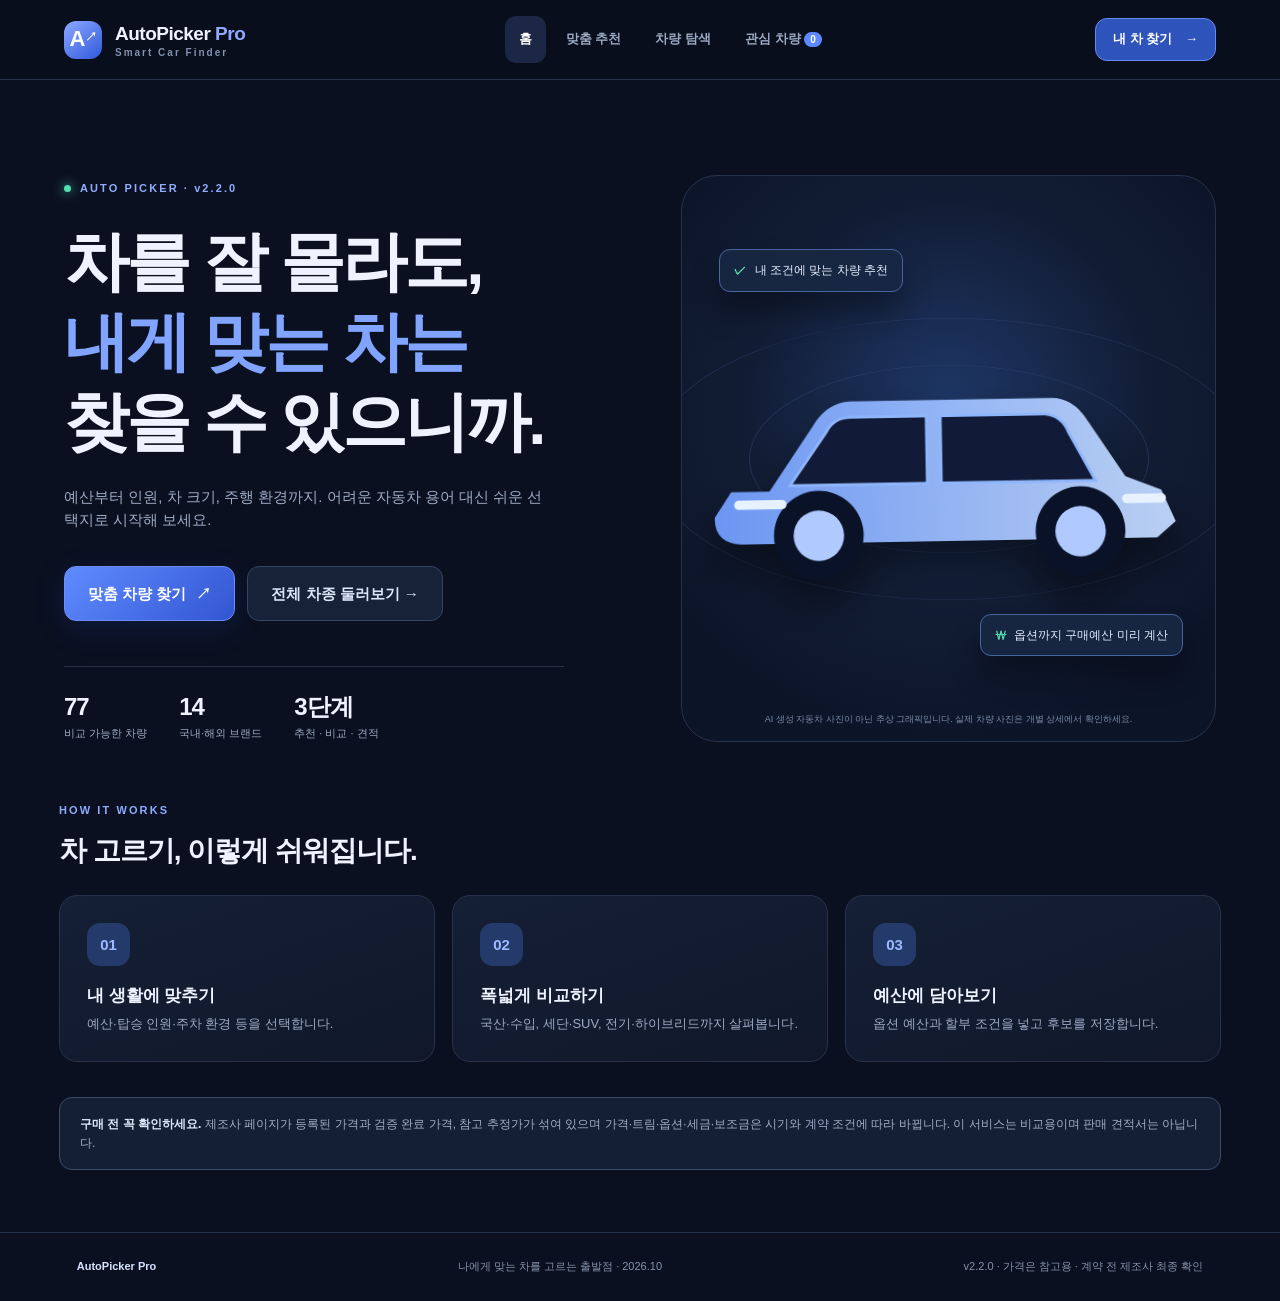
==== commit 36584ead: "feat: v2.2.0 upfront buyer profile and verified feature-to-trim recommendations" ====
--- a/AutoPicker_Pro_Standalone.html
+++ b/AutoPicker_Pro_Standalone.html
@@ -15,6 +15,11 @@
 /* v2.1 audited catalog styles */
 .auditbox{padding:14px 16px;margin:18px 0;border:1px solid #427f8b;border-radius:14px;background:#0c2731;color:#c9eff0;font-size:13px}.auditbox p{margin:7px 0;color:#b3cdda}.auditbox a{color:#92daf2;text-decoration:underline}.sim input[readonly]{opacity:.8;background:#15273a;cursor:not-allowed}
 
+/* v2.2.0 profile + feature-aware recommended trim */
+.profile-card{padding:clamp(20px,4vw,34px);border:1px solid #35446a;background:linear-gradient(145deg,#151f38,#0e162b);border-radius:22px;box-shadow:0 14px 60px #0003}
+.profile-grid{display:grid;grid-template-columns:repeat(2,minmax(0,1fr));gap:16px}.profile-field{display:flex;flex-direction:column;gap:8px;color:#dce6ff;font-size:14px;font-weight:700}.profile-field strong{font-size:10px;color:#a1b6fc}.profile-field input,.profile-field select{color:#e9f2ff;background:#0a1327;border:1px solid #425273;border-radius:12px;min-height:48px;padding:10px 14px;width:100%;font-size:16px}.profile-field small,.feature-choice small{font-size:12px;font-weight:400;color:#9dadca;line-height:1.55}.profile-features{margin-top:30px;border-top:1px solid #334261;padding-top:20px}.profile-features h2{font-size:19px;margin:0 0 8px}.profile-features p{color:#aebbd5;font-size:13px;line-height:1.7}.feature-check-grid{display:grid;grid-template-columns:repeat(2,minmax(0,1fr));gap:10px;margin-top:16px}.feature-choice{display:flex;align-items:flex-start;gap:11px;border:1px solid #394968;background:#101a31;border-radius:13px;padding:15px 12px;cursor:pointer}.feature-choice:has(input:checked){border-color:#76a5ff;background:#1b3156}.feature-choice input{accent-color:#7fa4ff;width:17px;height:17px;flex-shrink:0;margin-top:3px}.feature-choice span{display:flex;flex-direction:column;gap:5px}.feature-choice b{color:#edf3ff;font-size:14px}.profile-info,.match-summary{margin-top:18px;color:#bdcceb;background:#152443;border:1px solid #374c70;border-radius:13px;padding:16px;font-size:13px;line-height:1.7}.profile-actions{display:flex;justify-content:space-between;flex-wrap:wrap;gap:12px;margin-top:24px}.match-summary{margin-bottom:22px}.match-summary b{color:#9ef2ca}.match-summary p{margin:7px 0 0;color:#e2c9a6}.fit-detail,.auto-trim-note{border:1px solid #45617b;background:#132741;border-radius:11px;margin:12px 0 8px;padding:11px 13px;display:flex;flex-direction:column;gap:5px}.fit-detail strong,.auto-trim-note b{font-size:13px;color:#96f1ce}.fit-detail small,.auto-trim-note p{font-size:12px;color:#c4d6e7;line-height:1.55;margin:0}.fit-detail.fit-pending,.auto-trim-note.fit-pending{background:#30241d;border-color:#765b42}.fit-detail.fit-pending strong,.auto-trim-note.fit-pending b{color:#ffd09b}
+@media(max-width:680px){.profile-grid,.feature-check-grid{grid-template-columns:1fr}.profile-card{padding:18px}.profile-actions{flex-direction:column-reverse}.profile-actions button{width:100%}}
+
 </style>
 </head>
 <body>
@@ -22,15 +27,15 @@
 <header class="topbar">
  <a href="#" class="brand" id="brandLink" aria-label="AutoPicker Pro 홈"><span class="brandicon">A<span>↗</span></span><span>AutoPicker <b>Pro</b><small>Smart Car Finder</small></span></a>
  <nav class="topnav" aria-label="메뉴">
-  <button class="navbtn active" data-view="home">홈</button><button class="navbtn" data-view="wizard">맞춤 추천</button><button class="navbtn" data-view="browse">차량 탐색</button><button class="navbtn" data-view="shortlist">관심 차량 <span class="count" id="favCounter">0</span></button>
+  <button class="navbtn active" data-view="home">홈</button><button class="navbtn" data-view="profile">맞춤 추천</button><button class="navbtn" data-view="browse">차량 탐색</button><button class="navbtn" data-view="shortlist">관심 차량 <span class="count" id="favCounter">0</span></button>
  </nav>
- <button class="topcta" data-view="wizard">내 차 찾기 <span>→</span></button>
+ <button class="topcta" data-view="profile">내 차 찾기 <span>→</span></button>
 </header>
 <main>
 <section id="homeView" class="view" aria-label="서비스 소개">
  <div class="hero">
-  <div class="hero-copy"><span class="eyebrow"><span class="dot"></span> AUTO PICKER · v2.1.0</span><h1>차를 잘 몰라도,<br><em>내게 맞는 차는</em><br>찾을 수 있으니까.</h1><p>예산부터 인원, 차 크기, 주행 환경까지. 어려운 자동차 용어 대신 쉬운 선택지로 시작해 보세요.</p>
-   <div class="hero-actions"><button class="primary big" data-view="wizard">맞춤 차량 찾기 <span>↗</span></button><button class="secondary big" data-view="browse">전체 차종 둘러보기 →</button></div>
+  <div class="hero-copy"><span class="eyebrow"><span class="dot"></span> AUTO PICKER · v2.2.0</span><h1>차를 잘 몰라도,<br><em>내게 맞는 차는</em><br>찾을 수 있으니까.</h1><p>예산부터 인원, 차 크기, 주행 환경까지. 어려운 자동차 용어 대신 쉬운 선택지로 시작해 보세요.</p>
+   <div class="hero-actions"><button class="primary big" data-view="profile">맞춤 차량 찾기 <span>↗</span></button><button class="secondary big" data-view="browse">전체 차종 둘러보기 →</button></div>
    <div class="hero-stats"><div><strong id="totalCars">—</strong><span>비교 가능한 차량</span></div><div><strong id="totalBrands">—</strong><span>국내·해외 브랜드</span></div><div><strong>3단계</strong><span>추천 · 비교 · 견적</span></div></div>
   </div>
   <div class="hero-side"><div class="orbit o1"></div><div class="orbit o2"></div><div class="hero-car-shape" aria-hidden="true"><svg viewBox="0 0 570 280" width="100%"><defs><linearGradient id="shade" x1="0" x2="1"><stop stop-color="#719eff"/><stop offset="1" stop-color="#c5dcff"/></linearGradient></defs><path d="M52 175h41l48-70q15-24 40-25h215q23 0 38 24l40 61 38 15 15 34-20 17H62q-29-2-28-29z" fill="url(#shade)" opacity=".94"/><path d="M155 112q8-15 26-15h81v72H115zM277 97h112q18 2 25 20l28 52H277z" fill="#111a37" stroke="#8fb6fb" stroke-width="3"/><ellipse cx="145" cy="223" rx="48" ry="48" fill="#0a1228"/><ellipse cx="425" cy="223" rx="48" ry="48" fill="#0a1228"/><ellipse cx="145" cy="223" rx="27" ry="27" fill="#b0caff"/><ellipse cx="425" cy="223" rx="27" ry="27" fill="#b0caff"/><path d="M60 189h46M475 189h37" stroke="#e8f1ff" stroke-width="10" stroke-linecap="round"/></svg></div>
@@ -41,13 +46,27 @@
  <div class="stepsgrid"><article><div class="stepicon">01</div><h3>내 생활에 맞추기</h3><p>예산·탑승 인원·주차 환경 등을 선택합니다.</p></article><article><div class="stepicon">02</div><h3>폭넓게 비교하기</h3><p>국산·수입, 세단·SUV, 전기·하이브리드까지 살펴봅니다.</p></article><article><div class="stepicon">03</div><h3>예산에 담아보기</h3><p>옵션 예산과 할부 조건을 넣고 후보를 저장합니다.</p></article></div>
  <div class="notice"><strong>구매 전 꼭 확인하세요.</strong> 제조사 페이지가 등록된 가격과 검증 완료 가격, 참고 추정가가 섞여 있으며 가격·트림·옵션·세금·보조금은 시기와 계약 조건에 따라 바뀝니다. 이 서비스는 비교용이며 판매 견적서는 아닙니다.</div>
 </section>
-<section id="wizardView" class="view hidden" aria-label="맞춤 차량 추천 설문"><div class="sectionwrap narrow"><div class="sectionhead"><span class="eyebrow">PERSONALIZED CAR FINDER</span><h1>나에게 맞는 차 찾기</h1><p>한 번에 하나씩 선택하세요. 모르는 항목은 '상관없음'을 고르면 됩니다.</p></div><div class="wizard-progress"><div class="progress-head"><span id="stepLabel">STEP 01</span><span id="progressLabel">1 / 9</span></div><div class="progress-track"><div id="progressFill"></div></div></div><div id="wizardCard" class="wizard-card"></div><div class="wizard-footer"><button id="prevStep" class="secondary">← 이전</button><button id="nextStep" class="primary">다음 →</button></div></div></section>
+<section id="profileView" class="view hidden" aria-label="차량 구매 기본 조건 입력">
+ <div class="sectionwrap narrow"><div class="sectionhead"><span class="eyebrow">STEP 0 · 기본 조건 먼저</span><h1>어떤 차가 필요하세요?</h1><p>기본 정보와 꼭 필요한 기능을 선택하면 질문이 줄어들고, 조건에 맞는 <b>트림·추가 옵션·총구매예산</b>까지 찾아드립니다.</p></div>
+ <form id="profileForm" class="profile-card">
+  <div class="profile-grid">
+   <label class="profile-field"><span>실제 최대 탑승 인원 <strong>필수</strong></span><select id="profileSeats" required><option value="1">1명</option><option value="2">2명</option><option value="3">3명</option><option value="4">4명</option><option value="5">5명</option><option value="6">6명</option><option value="7">7명</option><option value="8">8명</option><option value="9">9명</option></select><small>매일이 아닌 가끔 함께 탈 인원도 포함하세요.</small></label>
+   <label class="profile-field"><span>최대 총구매예산 (만 원)</span><input id="profileBudget" type="number" inputmode="numeric" min="0" max="30000" step="100" placeholder="예: 4500"><small>차량·옵션·취득세·기본 등록비 포함. 0이면 제한 없음.</small></label>
+   <label class="profile-field"><span>연간 예상 주행거리</span><select id="profileKm"><option value="6000">6,000km 이하</option><option value="10000">약 10,000km</option><option value="15000">약 15,000km</option><option value="25000">25,000km 이상</option></select></label>
+   <label class="profile-field"><span>전기차 충전 여건</span><select id="profileCharger"><option value="none">집·직장 모두 어려움</option><option value="home">집에서 가능</option><option value="work">직장에서 가능</option><option value="public">외부 충전소 이용</option></select></label>
+  </div>
+  <div class="profile-features"><h2>꼭 있어야 하는 옵션</h2><p>여러 개 선택할 수 있습니다. 필수로 선택한 기능은 확인된 트림에서 실제 적용 가능해야 추천됩니다. 비슷한 용어도 다르게 구분합니다.</p><div class="feature-check-grid" id="requiredFeatureList"></div></div>
+  <div class="profile-info" id="profileInfo">선택한 기능을 지원하는 트림이 공식 가격표에서 확인되지 않으면 '추가 확인 후보'로 구분합니다. 주행 보조는 자율주행이 아닙니다.</div>
+  <div class="profile-actions"><button type="button" id="clearProfile" class="secondary">입력 초기화</button><button class="primary big" type="submit">내 조건으로 질문 시작 →</button></div>
+ </form></div>
+</section>
+<section id="wizardView" class="view hidden" aria-label="맞춤 차량 추천 설문"><div class="sectionwrap narrow"><div class="sectionhead"><span class="eyebrow">PERSONALIZED CAR FINDER</span><h1>나에게 맞는 차 찾기</h1><p>입력한 예산·탑승 인원·필수 옵션을 바탕으로 필요한 질문만 표시합니다. 모르는 항목은 '상관없음'을 고르면 됩니다.</p></div><div class="wizard-progress"><div class="progress-head"><span id="stepLabel">STEP 01</span><span id="progressLabel">1 / 9</span></div><div class="progress-track"><div id="progressFill"></div></div></div><div id="wizardCard" class="wizard-card"></div><div class="wizard-footer"><button id="prevStep" class="secondary">← 이전</button><button id="nextStep" class="primary">다음 →</button></div></div></section>
 <section id="browseView" class="view hidden"><div class="sectionwrap"><div class="sectionhead"><span class="eyebrow" id="browseEyebrow">EXPLORE THE MARKET</span><h1 id="browseTitle">전체 차량 탐색</h1><p id="browseDesc">브랜드·예산·차종을 직접 선택해 차량을 비교하세요.</p></div>
-<div id="criteriaSummary" class="criteria-summary hidden"></div><div class="toolbar"><label class="searchwrap"><span>⌕</span><input id="search" type="search" placeholder="예: 쏘렌토, BMW, 전기 SUV" aria-label="차량 검색"></label><label>브랜드<select id="brandFilter"><option value="any">전체 브랜드</option></select></label><label>구분<select id="originFilter"><option value="any">국산 + 수입</option><option value="국산">국산</option><option value="수입">수입</option></select></label><label>차체<select id="bodyFilter"><option value="any">전체 차체</option><option>경차</option><option>세단</option><option>SUV</option><option>MPV</option></select></label><label>동력<select id="powerFilter"><option value="any">전체 동력</option><option value="GAS">가솔린</option><option value="HEV">하이브리드</option><option value="EV">전기차</option></select></label><label>차 크기<select id="sizeFilter"><option value="0">전체 크기</option><option value="1">경형</option><option value="2">소형급</option><option value="3">중형급</option><option value="4">대형급</option></select></label><label>기본가 상한<select id="priceFilter"><option value="0">가격 제한 없음</option><option value="2000">2,000만 원</option><option value="3000">3,000만 원</option><option value="4000">4,000만 원</option><option value="5000">5,000만 원</option><option value="7000">7,000만 원</option><option value="10000">1억 원</option><option value="15000">1억 5천만 원</option></select></label></div>
+<div id="criteriaSummary" class="criteria-summary hidden"></div><div id="matchSummary" class="match-summary hidden" aria-live="polite"></div><div class="toolbar"><label class="searchwrap"><span>⌕</span><input id="search" type="search" placeholder="예: 쏘렌토, BMW, 전기 SUV" aria-label="차량 검색"></label><label>브랜드<select id="brandFilter"><option value="any">전체 브랜드</option></select></label><label>구분<select id="originFilter"><option value="any">국산 + 수입</option><option value="국산">국산</option><option value="수입">수입</option></select></label><label>차체<select id="bodyFilter"><option value="any">전체 차체</option><option>경차</option><option>세단</option><option>SUV</option><option>MPV</option></select></label><label>동력<select id="powerFilter"><option value="any">전체 동력</option><option value="GAS">가솔린</option><option value="HEV">하이브리드</option><option value="EV">전기차</option></select></label><label>차 크기<select id="sizeFilter"><option value="0">전체 크기</option><option value="1">경형</option><option value="2">소형급</option><option value="3">중형급</option><option value="4">대형급</option></select></label><label>기본가 상한<select id="priceFilter"><option value="0">가격 제한 없음</option><option value="2000">2,000만 원</option><option value="3000">3,000만 원</option><option value="4000">4,000만 원</option><option value="5000">5,000만 원</option><option value="7000">7,000만 원</option><option value="10000">1억 원</option><option value="15000">1억 5천만 원</option></select></label></div>
 <div class="result-toolbar"><span id="resultCount">차량 불러오는 중</span><label>정렬 <select id="sortSelect"><option value="recommended">추천 순</option><option value="priceAsc">낮은 가격 순</option><option value="priceDesc">높은 가격 순</option><option value="name">이름 순</option></select></label></div><div class="vehicle-grid" id="carGrid"></div><div class="center"><button id="moreBtn" class="secondary hidden">더 보기 ↓</button></div><div class="notice slim">가격은 기본 트림·대표 사양 기준입니다. 연식·친환경차 세제혜택·수입 시점에 따라 상이합니다. <b>‘참고 추정’ 또는 ‘공식 출처 등록’ 표시는 이번 패치에서 최신 가격표를 다시 검증하지 않은 차종</b>입니다.</div></div></section>
 <section id="shortlistView" class="view hidden"><div class="sectionwrap"><div class="sectionhead"><span class="eyebrow">YOUR SHORTLIST</span><h1>내 최종 후보</h1><p>마음에 드는 차량과 계산한 예산을 저장하고 최대 4대를 나란히 비교하세요.</p></div><div class="compare-actions"><button id="compareBtn" class="primary">선택한 차량 비교하기</button><button id="exportBtn" class="secondary">저장 목록 내보내기 ↗</button><button id="clearBtn" class="ghost">목록 비우기</button></div><div class="vehicle-grid" id="shortlistGrid"></div><div id="compareOutput"></div></div></section>
 </main>
-<footer><span class="footerlogo">AutoPicker Pro</span> <span>나에게 맞는 차를 고르는 출발점 · 2026.10</span><span>v2.1.0 · 가격은 참고용 · 계약 전 제조사 최종 확인</span></footer>
+<footer><span class="footerlogo">AutoPicker Pro</span> <span>나에게 맞는 차를 고르는 출발점 · 2026.10</span><span>v2.2.0 · 가격은 참고용 · 계약 전 제조사 최종 확인</span></footer>
 </div>
 <div id="modal" class="modal hidden" role="dialog" aria-modal="true" aria-label="차량 상세와 구매 예산" tabindex="-1"><div class="modal-overlay" data-close="modal"></div><div class="modal-panel"><button id="modalClose" class="modal-close" aria-label="닫기">✕</button><div id="modalContent"></div></div></div>
 <div id="toast" role="status" aria-live="polite" class="toast hidden"></div>
@@ -141,26 +160,89 @@
 });
 
 </script><script>
-/* Audited manufacturer subset. Prices in KRW 10,000 units, manufacturer price tables dated 2026-10-01. */
+/* Audited subset only: manufacturer pages dated 2026-10-01. Currency 10,000 KRW. */
 (function(root,factory){const api=factory();if(typeof module!=='undefined'&&module.exports)module.exports=api;root.AutoVerified=api;})(typeof globalThis!=='undefined'?globalThis:this,function(){
+ 'use strict';
+ const o=(id,name,price,requires)=>({id,name,price,...(requires?{requires}: {})});
+ const white=o('white','스노우 화이트 펄',8);
+ const cluster=o('cluster','12.3인치 클러스터',40);
+ const connect=o('connect','스마트 커넥트',69,['cluster']);
+ const drive=o('drive','드라이브 와이즈',119,['cluster']);
+ const catalog={
+  seltos:{reviewed:'2026-10-08',priceDate:'2026-10-01',url:'https://www.kia.com/kr/vehicles/seltos/price',note:'1.6 가솔린 터보 기준. 선택품목은 제조사 공개 가격표의 일부를 반영합니다.',trims:[
+   {id:'trendy',name:'트렌디',price:2512,options:[white,o('style','스타일',109),o('convenience','컨비니언스',64),o('nav','12.3인치 내비게이션',109),o('camera','빌트인 캠 2 플러스',45,['nav']),o('cluster','12.3인치 클러스터',40,['nav']),connect,drive,o('awd','전자식 4WD',198,['style'])]},
+   {id:'prestige',name:'프레스티지',price:2880,options:[white,o('style','스타일',89),o('awd','전자식 4WD',198),o('camera','빌트인 캠 2 플러스',45),cluster,connect,drive,o('monitor','모니터링',104,['cluster']),o('hud','헤드업 디스플레이',59,['cluster']),o('comfort','컴포트',104),o('roof','파노라마 선루프',109)]},
+   {id:'signature',name:'시그니처',price:3145,options:[white,o('style','스타일',89),o('awd','전자식 4WD',198),o('camera','빌트인 캠 2 플러스',45),o('drive','드라이브 와이즈',79),o('monitor','모니터링',104),o('hud','헤드업 디스플레이',59),o('comfort','컴포트',45),o('roof','파노라마 선루프',109)]}
+  ]},
+  carnival:{reviewed:'2026-10-08',priceDate:'2026-10-01',url:'https://www.kia.com/kr/vehicles/carnival/price',note:'2027 카니발 3.5 가솔린, 9인승 프레스티지 기준. 다른 인승/트림은 제조사 견적에서 확인하세요.',trims:[
+   {id:'p9',name:'3.5 가솔린 프레스티지 · 9인승',price:3686,options:[white,o('convenience','컨비니언스',110),o('style','스타일',70),o('cluster','12.3인치 클러스터',60),o('drive','드라이브 와이즈',120,['cluster']),o('monitor','모니터링 팩',90,['cluster'])]}
+  ]}
+ };
+ function get(vehicleId){return catalog[vehicleId]||null;}
+ function trim(vehicleId,trimId){const spec=get(vehicleId);return spec?spec.trims.find(t=>t.id===trimId)||spec.trims[0]:null;}
+ function normalize(vehicleId,config={}){const t=trim(vehicleId,config.trimId);if(!t)return {...config,optionIds:[]};const allowed=new Map(t.options.map(x=>[x.id,x]));const picked=new Set((config.optionIds||[]).filter(id=>allowed.has(id)));let changed=true;while(changed){changed=false;for(const id of [...picked]){const requires=allowed.get(id)?.requires||[];if(requires.some(dep=>!picked.has(dep))){picked.delete(id);changed=true;}}}return {...config,trimId:t.id,optionIds:[...picked]};}
+ function options(vehicleId,config={}){const t=trim(vehicleId,config.trimId);return t?normalize(vehicleId,config).optionIds.map(id=>t.options.find(o=>o.id===id)):[];}
+ return {catalog,get,trim,normalize,options};
+});
+
+</script><script>
+/* AutoPicker Pro v2.2.0 — verified feature-level matching, no fabricated trim availability. */
+(function(root,factory){const api=factory(root.AutoCore,root.AutoVerified);if(typeof module!=='undefined'&&module.exports)module.exports=api;root.AutoFeatureFit=api;})(typeof globalThis!=='undefined'?globalThis:this,function(core,verified){
 'use strict';
-const o=(id,name,price,requires)=>({id,name,price,...(requires?{requires}:{})});
-const white=o('white','스노우 화이트 펄',8), cluster=o('cluster','12.3인치 클러스터',40),connect=o('connect','스마트 커넥트',69,['cluster']),drive=o('drive','드라이브 와이즈',119,['cluster']);
-const catalog={
-seltos:{reviewed:'2026-10-08',priceDate:'2026-10-01',url:'https://www.kia.com/kr/vehicles/seltos/price',note:'1.6 가솔린 터보 기준. 선택품목은 제조사 공개 가격표의 일부를 반영합니다.',trims:[
-{id:'trendy',name:'트렌디',price:2512,options:[white,o('style','스타일',109),o('convenience','컨비니언스',64),o('nav','12.3인치 내비게이션',109),o('camera','빌트인 캠 2 플러스',45,['nav']),o('cluster','12.3인치 클러스터',40,['nav']),connect,drive,o('awd','전자식 4WD',198,['style'])]},
-{id:'prestige',name:'프레스티지',price:2880,options:[white,o('style','스타일',89),o('awd','전자식 4WD',198),o('camera','빌트인 캠 2 플러스',45),cluster,connect,drive,o('monitor','모니터링',104,['cluster']),o('hud','헤드업 디스플레이',59,['cluster']),o('comfort','컴포트',104),o('roof','파노라마 선루프',109)]},
-{id:'signature',name:'시그니처',price:3145,options:[white,o('style','스타일',89),o('awd','전자식 4WD',198),o('camera','빌트인 캠 2 플러스',45),o('drive','드라이브 와이즈',79),o('monitor','모니터링',104),o('hud','헤드업 디스플레이',59),o('comfort','컴포트',45),o('roof','파노라마 선루프',109)]}
-]},
-carnival:{reviewed:'2026-10-08',priceDate:'2026-10-01',url:'https://www.kia.com/kr/vehicles/carnival/price',note:'2027 카니발 3.5 가솔린 9인승 프레스티지 기준. 다른 인승/트림은 제조사 견적에서 확인하세요.',trims:[
-{id:'p9',name:'3.5 가솔린 프레스티지 · 9인승',price:3686,options:[white,o('convenience','컨비니언스',110),o('style','스타일',70),o('cluster','12.3인치 클러스터',60),o('drive','드라이브 와이즈',120,['cluster']),o('monitor','모니터링 팩',90,['cluster'])]}
-]}};
-function get(vehicleId){return catalog[vehicleId]||null;}
-function trim(vehicleId,trimId){const spec=get(vehicleId);return spec?spec.trims.find(t=>t.id===trimId)||spec.trims[0]:null;}
-function normalize(vehicleId,config={}){const t=trim(vehicleId,config.trimId);if(!t)return {...config,optionIds:[]};const allowed=new Map(t.options.map(x=>[x.id,x]));const picked=new Set((config.optionIds||[]).filter(id=>allowed.has(id)));let changed=true;while(changed){changed=false;for(const id of [...picked])if((allowed.get(id)?.requires||[]).some(dep=>!picked.has(dep))){picked.delete(id);changed=true;}}return {...config,trimId:t.id,optionIds:[...picked]};}
-function options(vehicleId,config={}){const t=trim(vehicleId,config.trimId);return t?normalize(vehicleId,config).optionIds.map(id=>t.options.find(o=>o.id===id)):[];}
-return {catalog,get,trim,normalize,options};
+const FEATURES=[
+ ['surround','어라운드뷰(360°)','주차 시 주변을 화면으로 확인'],
+ ['cruise','스마트 크루즈','앞차 간격 유지·정차/재출발 (자율주행 아님)'],
+ ['lane','차로 유지 보조','차선 중앙 유지 지원, 운전자 주시 필수'],
+ ['hda','고속도로 주행 보조','고속도로 운전 보조 (자율주행 아님)'],
+ ['vent','앞좌석 통풍 시트','여름철 시트 통풍'],
+ ['hud','헤드업 디스플레이','전방 유리에 주행 정보 표시'],
+ ['trunk','전동 트렁크','버튼으로 트렁크 개폐'],
+ ['sunroof','파노라마 선루프','넓은 유리 지붕'],
+ ['awd','사륜구동(AWD/4WD)','네 바퀴 구동'],
+ ['park','주차 거리 경고','장애물 거리 알림']
+].map(([id,name,description])=>({id,name,description}));
+const RULES={
+ seltos:{
+  trendy:{seats:5,base:['cruise','lane','park'],opt:{monitor:['surround'],hud:['hud'],roof:['sunroof'],awd:['awd']}},
+  prestige:{seats:5,base:['cruise','lane','hda','vent','park'],opt:{monitor:['surround'],hud:['hud'],roof:['sunroof'],awd:['awd']}},
+  signature:{seats:5,base:['cruise','lane','hda','vent','park'],opt:{monitor:['surround'],hud:['hud'],roof:['sunroof'],awd:['awd']}}
+ },
+ carnival:{p9:{seats:9,base:['cruise','lane','hda','vent','trunk','park'],opt:{monitor:['surround']}}}
+};
+// Only positively corroborated features are matched. A feature missing from this mapping = unverified, not absent.
+function featuresFor(vehicleId,trim,optionIds){const rule=RULES[vehicleId]?.[trim.id];if(!rule)return null;const set=new Set(rule.base);for(const id of optionIds){for(const f of (rule.opt[id]||[]))set.add(f);}return [...set];}
+function optionClosure(options,selected){const byId=new Map(options.map(o=>[o.id,o]));const out=new Set(selected);let changed=true;while(changed){changed=false;for(const id of [...out]){const o=byId.get(id);if(!o)return null;for(const dep of o.requires||[]){if(!byId.has(dep))return null;if(!out.has(dep)){out.add(dep);changed=true;}}}}
+return options.filter(o=>out.has(o.id));}
+function fitVerified(v,p={},wanted=[]){const audit=verified.get(v.id);if(!audit)return null;const required=[...new Set(wanted)].filter(id=>FEATURES.some(f=>f.id===id));let best=null;let possible=false;
+for(const trim of audit.trims){const rule=RULES[v.id]?.[trim.id];if(!rule || rule.seats<(Number(p.seats)||1))continue;
+const baseSet=new Set(rule.base);const requiredOpt=required.filter(f=>!baseSet.has(f));
+const ids=trim.options.filter(o=>requiredOpt.some(f=>(rule.opt[o.id]||[]).includes(f))).map(o=>o.id);
+const noCoverage=requiredOpt.some(f=>!ids.some(id=>(rule.opt[id]||[]).includes(f)));
+if(noCoverage)continue;
+// Bounded exhaustive search of covering selections; dependencies are added to total precisely once.
+const limit=1<<ids.length;for(let mask=0;mask<limit;mask++){
+ const selected=ids.filter((_,i)=>mask&(1<<i));const opts=optionClosure(trim.options,selected);if(!opts)continue;
+ const optionIds=opts.map(o=>o.id);const available=new Set(featuresFor(v.id,trim,optionIds)||[]);
+ if(!required.every(f=>available.has(f)))continue;possible=true;
+ const estimate=core.purchase(v,{actualPrice:trim.price,options:opts,fees:15,subsidy:0,taxCredit:0});
+ const candidate={status:'verified',vehicleId:v.id,trimId:trim.id,trimName:trim.name,seats:rule.seats,optionIds,optionNames:opts.map(o=>o.name),features:[...available],estimate,priceDate:audit.priceDate,source:audit.url,withinBudget:!Number(p.budget)||estimate.total<=Number(p.budget)};
+ if(!best || (!candidate.withinBudget===!best.withinBudget ? candidate.estimate.total<best.estimate.total : candidate.withinBudget))best=candidate;
+ }
+}
+if(!best)return {status:'unavailable',vehicleId:v.id,reason:'검증된 트림에서 선택 기능을 모두 확인할 수 없습니다.',required};
+return {...best,reason:best.withinBudget?'':'필수 옵션을 포함하면 최대 예산을 초과합니다.',required,possible};
+}
+function recommend(vehicles,p={},coreRank){const wanted=Array.isArray(p.requiredFeatures)?p.requiredFeatures:[];const ranked=coreRank(vehicles,p);let confirmed=[],pending=[],overBudget=[],unavailable=[];
+for(const v of ranked){const exact=fitVerified(v,p,wanted);if(exact){if(exact.status==='unavailable')unavailable.push({...v,fit:exact});else if(!exact.withinBudget)overBudget.push({...v,fit:exact});else confirmed.push({...v,fit:exact});}
+else {const rough=core.purchase(v,{fees:15}).total; if(!p.budget || rough<=Number(p.budget))pending.push({...v,fit:{status:'pending',vehicleId:v.id,reason:wanted.length?'요청 옵션의 트림별 기본/추가 적용 여부 미검증':'트림별 실제 가격과 기본 옵션 미검증',estimatedBaseTotal:rough}});}
+}
+confirmed.sort((a,b)=>b.score-a.score || a.fit.estimate.total-b.fit.estimate.total);
+pending.sort((a,b)=>b.score-a.score || a.price-b.price);
+overBudget.sort((a,b)=>a.fit.estimate.total-b.fit.estimate.total);
+return {confirmed,pending,overBudget,unavailable,ordered:[...confirmed,...pending]};}
+return {FEATURES,RULES,featuresFor,optionClosure,fitVerified,recommend};
 });
+
 </script><script>
 (() => {
 'use strict';
@@ -168,6 +250,7 @@
 const safe = (value)=>String(value ?? '').replace(/[&<>"']/g,ch=>({'&':'&amp;','<':'&lt;','>':'&gt;','"':'&quot;',"'":'&#39;'}[ch]));
 const {purchase,rank,money}=AutoCore;
 const {get:verifiedGet,trim:verifiedTrim,normalize:verifiedNormalize,options:verifiedOptions}=AutoVerified;
+const {FEATURES,fitVerified,recommend:recommendConfigured}=AutoFeatureFit;
 const POWER={GAS:'가솔린',HEV:'하이브리드',EV:'전기차',DIESEL:'디젤',PHEV:'플러그인 하이브리드'};
 const SIZES=['','경형','소형','중형급','대형급'];
 const QUESTIONS=[
@@ -182,9 +265,18 @@
  {id:'origin',eyebrow:'09 · 국산/수입',title:'국산차와 수입차 중 어느 쪽을 선호하세요?',help:'선호도가 없으면 모두 비교합니다. 해당 조건은 점수에 반영하지만 특정 브랜드를 제외하지는 않습니다.',items:[['any','모두 괜찮아요','국산·수입 모두'],['국산','국산차','현대·기아·제네시스'],['수입','수입차','해외 브랜드 중심']]}
 ];
 const WANTED_FEATURES=[['camera','360° 카메라'],['hud','헤드업 디스플레이'],['vent','통풍 시트'],['assist','운전자 주행 보조'],['trunk','전동 트렁크'],['sunroof','파노라마 선루프'],['audio','프리미엄 오디오'],['awd','사륜구동']];
-const DEFAULT={budget:5000,seats:5,body:'any',power:'any',charger:'none',km:10000,parking:'normal',priorities:[],origin:'any'};
-const STORE='autopicker.v2.saved';
-let preferences={...DEFAULT}, wizardStep=0, saved=loadStore(), compareIds=new Set(), draft={}, currentCar=null;
+const DEFAULT={budget:5000,seats:5,body:'any',power:'any',charger:'none',km:10000,parking:'normal',priorities:[],origin:'any',requiredFeatures:[]};
+const PROFILE_KEY='autopicker.v2.2.profile';
+function loadProfile(){try{const o=JSON.parse(localStorage.getItem(PROFILE_KEY)||'null');return o&&typeof o==='object'&&!Array.isArray(o)?{...DEFAULT,...o,requiredFeatures:Array.isArray(o.requiredFeatures)?o.requiredFeatures:[]}:structuredClone(DEFAULT)}catch{return structuredClone(DEFAULT)}}
+let activeQuestions=[],profileStarted=false;
+function questionsFor(p){const questions=QUESTIONS.filter(q=>!['budget','seats','charger','km'].includes(q.id)).map(q=>({...q}));
+ if(p.seats>=6){const body=questions.find(q=>q.id==='body');body.title='여러 명이 함께 탈 차로 어떤 형태를 원하세요?';body.items=body.items.filter(it=>!['세단','경차'].includes(it[0]));const prior=questions.find(q=>q.id==='priorities');prior.title='대가족 차량에서 특히 중요한 점은 무엇인가요?';}
+ else if(p.seats<=2){const park=questions.find(q=>q.id==='parking');park.title='혼자 또는 둘이 탈 때, 주차 편의가 중요하세요?';}
+ if(p.charger==='none'){const power=questions.find(q=>q.id==='power');power.help='집·직장에서 충전이 어렵다고 입력하셨습니다. EV 선택 시 충전 동선을 꼭 검토하세요.';}
+ if(p.requiredFeatures.includes('surround')){const park=questions.find(q=>q.id==='parking');park.help='어라운드뷰를 필수로 선택했어요. 좁은 주차장인지도 판단에 반영합니다.';}
+ return questions;}
+const STORE='autopicker.v2.saved'; // Compatible with existing v2.0 saved cars
+let preferences=loadProfile(), wizardStep=0, saved=loadStore(), compareIds=new Set(), draft={}, currentCar=null;
 let resultMode='all', shown=12, filteredCars=[], toastTimer=null, initialFocus=null;
 let pictureMemo=new Map();
 function loadStore(){try{const o=JSON.parse(localStorage.getItem(STORE)||'{}');return o && typeof o==='object'&&!Array.isArray(o)?o:{}}catch{return {}}}
@@ -193,34 +285,48 @@
 function updateCounts(){const count=Object.keys(saved).length;$('favCounter').textContent=count;$('totalCars').textContent=VEHICLES.length;$('totalBrands').textContent=new Set(VEHICLES.map(c=>c.brand)).size;}
 function show(view,opts={}){
  if(view==='browse'&&!opts.preserve){resultMode='all';$('browseEyebrow').textContent='EXPLORE THE MARKET';$('browseTitle').textContent='전체 차량 탐색';$('browseDesc').textContent='브랜드·예산·차종을 직접 선택해 차량을 비교하세요.';}
- ['home','wizard','browse','shortlist'].forEach(name=>$(name+'View').classList.toggle('hidden',name!==view));
+ ['home','profile','wizard','browse','shortlist'].forEach(name=>$(name+'View').classList.toggle('hidden',name!==view));
  document.querySelectorAll('[data-view].navbtn').forEach(btn=>btn.classList.toggle('active',btn.dataset.view===view));
  window.scrollTo({top:0,behavior:'instant'});
+ if(view==='profile')drawProfile();
  if(view==='wizard')drawWizard();
  if(view==='browse'){renderCriteria();renderBrowse();}
  if(view==='shortlist')renderSaved();
 }
+function drawProfile(){
+ $('profileSeats').value=String(preferences.seats);$('profileBudget').value=String(preferences.budget);$('profileKm').value=String(preferences.km);$('profileCharger').value=preferences.charger;
+ $('requiredFeatureList').innerHTML=FEATURES.map(f=>`<label class="feature-choice"><input type="checkbox" name="requiredFeature" value="${safe(f.id)}" ${(preferences.requiredFeatures||[]).includes(f.id)?'checked':''}><span><b>${safe(f.name)}</b><small>${safe(f.description)}</small></span></label>`).join('');
+}
+function startProfile(){
+ const seats=Number($('profileSeats').value), budget=Number($('profileBudget').value),km=Number($('profileKm').value);
+ if(!Number.isInteger(seats)||seats<1||seats>9){notify('탑승 인원을 다시 선택해주세요.');return;}
+ if(!Number.isFinite(budget)||budget<0||budget>30000){notify('총 예산은 0~30,000만 원 사이로 입력해주세요.');return;}
+ preferences={...preferences,seats,budget,km,charger:$('profileCharger').value,requiredFeatures:[...document.querySelectorAll('input[name="requiredFeature"]:checked')].map(el=>el.value)};
+ try{localStorage.setItem(PROFILE_KEY,JSON.stringify(preferences))}catch{};
+ activeQuestions=questionsFor(preferences);wizardStep=0;profileStarted=true;show('wizard',{preserve:true});
+}
 function drawWizard(){
- const q=QUESTIONS[wizardStep],val=preferences[q.id];
- $('stepLabel').textContent=q.eyebrow;$('progressLabel').textContent=`${wizardStep+1} / ${QUESTIONS.length}`;$('progressFill').style.width=`${(wizardStep+1)/QUESTIONS.length*100}%`;
+ if(!activeQuestions.length){show('profile');return;}
+ const q=activeQuestions[wizardStep],val=preferences[q.id];
+ $('stepLabel').textContent=q.eyebrow;$('progressLabel').textContent=`${wizardStep+1} / ${activeQuestions.length}`;$('progressFill').style.width=`${(wizardStep+1)/activeQuestions.length*100}%`;
  let html=`<span class="eyebrow">${safe(q.eyebrow)}</span><h2>${safe(q.title)}</h2><p>${safe(q.help)}</p><div class="optionsGrid">`;
  for(const [value,label,desc] of q.items){let selected=q.multi?val.includes(value):String(val)===String(value);html+=`<button type="button" class="choice ${selected?'selected':''}" data-choose="${safe(value)}" aria-pressed="${selected}"><b>${safe(label)}</b><span>${safe(desc)}</span></button>`;}
  html+='</div>';
  if(q.multi)html+='<p class="stepHint">원하는 항목을 최대 3개까지 고르세요. 선택하지 않고 진행해도 됩니다.</p>';
  $('wizardCard').innerHTML=html;
- $('prevStep').disabled=wizardStep===0;
- $('nextStep').textContent=wizardStep===QUESTIONS.length-1?'추천 결과 보기 →':'다음 →';
-}
-function choose(value){const q=QUESTIONS[wizardStep];if(q.multi){const current=[...preferences[q.id]];const idx=current.indexOf(value);if(idx>=0)current.splice(idx,1);else if(current.length>=3){notify('최대 3개까지 선택할 수 있습니다.');return;}else current.push(value);preferences[q.id]=current;}else preferences[q.id]=['budget','seats','km'].includes(q.id)?Number(value):value;drawWizard();}
-function nextWizard(){if(wizardStep<QUESTIONS.length-1){wizardStep++;drawWizard();$('wizardCard').scrollIntoView({block:'start'});}else finishWizard()}
-function finishWizard(){resultMode='recommend';shown=12;document.querySelectorAll('.toolbar select').forEach(el=>el.value=el.querySelector('option[value="any"]')?'any':['priceFilter','sizeFilter'].includes(el.id)?'0':el.value);$('search').value='';$('sortSelect').value='recommended';$('browseEyebrow').textContent='YOUR PERSONAL MATCHES';$('browseTitle').textContent='내게 맞는 차량 추천';$('browseDesc').textContent='중요 조건을 바탕으로 상대적 적합도를 계산했습니다. 낮은 점수라도 비교해보고 최종 결정하세요.';show('browse',{preserve:true});}
+ $('prevStep').disabled=false;
+ $('nextStep').textContent=wizardStep===activeQuestions.length-1?'추천 결과 보기 →':'다음 →';
+}
+function choose(value){const q=activeQuestions[wizardStep];if(q.multi){const current=[...preferences[q.id]];const idx=current.indexOf(value);if(idx>=0)current.splice(idx,1);else if(current.length>=3){notify('최대 3개까지 선택할 수 있습니다.');return;}else current.push(value);preferences[q.id]=current;}else preferences[q.id]=['budget','seats','km'].includes(q.id)?Number(value):value;drawWizard();}
+function nextWizard(){if(wizardStep<activeQuestions.length-1){wizardStep++;drawWizard();$('wizardCard').scrollIntoView({block:'start'});}else finishWizard()}
+function finishWizard(){resultMode='recommend';shown=12;document.querySelectorAll('.toolbar select').forEach(el=>el.value=el.querySelector('option[value="any"]')?'any':['priceFilter','sizeFilter'].includes(el.id)?'0':el.value);$('search').value='';$('sortSelect').value='recommended';$('browseEyebrow').textContent='YOUR PERSONAL MATCHES';$('browseTitle').textContent='내게 맞는 차량 추천';$('browseDesc').textContent='기본조건에 맞는 최소 비용 트림부터 추천합니다. 공식 검증 구성과 확인 대기 후보를 구분했습니다.';show('browse',{preserve:true});}
 function toggleFavorite(id){const car=VEHICLES.find(c=>c.id===id);if(!car)return;if(saved[id]){delete saved[id];compareIds.delete(id);notify('관심 목록에서 해제했습니다.')}else{saved[id]=draft[id]||{};notify('관심 차량에 저장했습니다.')}store();updateCounts();renderBrowse();if(!$('shortlistView').classList.contains('hidden'))renderSaved();}
 function priceLabel(car){return verifiedGet(car.id)?'2026.10 공식 확인':car.status==='official'?'공식 출처 등록':'참고 추정';}
 function chips(car){return `<span class="pill">${safe(car.body)}</span><span class="pill">${safe(POWER[car.power]||car.power)}</span><span class="pill">최대 ${car.seats}명</span><span class="pill">${safe(SIZES[car.size])}</span>`;}
 function imgMarkup(v){const src=pictureMemo.get(v.id)||v.image||'';const photo=src?`<img loading="lazy" src="${safe(src)}" alt="${safe(v.brand+' '+v.name+' 참고 사진')}" referrerpolicy="no-referrer">`:'';
 const link=v.credit || (src.startsWith('https://upload.wikimedia.org')?`https://commons.wikimedia.org/`:null);
 return `<div class="car-img ${src?'':'no-image'}" data-img-id="${safe(v.id)}">${photo}<span class="img-label">모델 참고 사진 · 연식/사양 상이 가능</span><div class="fallback"><strong>◇ ${safe(v.brand)}</strong><span>실차 사진을 확인 중이거나 제공되지 않습니다.</span><span>아래 '자세히 보기'에서 공식 갤러리를 확인하세요.</span></div>${link?`<a class="img-credit" target="_blank" rel="noopener noreferrer" href="${safe(link)}" title="이미지 출처와 라이선스">사진 출처 ↗</a>`:''}</div>`;}
-function cardHTML(v,inSaved=false){const s=Boolean(saved[v.id]);const priceStatus=priceLabel(v);return `<article class="car-card" data-id="${safe(v.id)}">${imgMarkup(v)}<div class="car-body"><div class="car-topline"><span class="car-brand">${safe(v.brand)} · ${safe(v.origin)}</span>${resultMode==='recommend'&&!inSaved?`<span class="match">적합도 ${v.score}점</span>`:''}</div><h3 class="car-name">${safe(v.name)}</h3><div class="car-specs">${chips(v)}</div><div class="car-price"><div><small>기본 구매 시작가 (옵션·취득세 전)</small><strong>${money(v.price)}</strong></div><span class="source-badge ${v.status==='official'?'':'estimate'}">${priceStatus}</span></div>${v.flags?.length&&!inSaved&&resultMode==='recommend'?`<small style="color:#e7ba91">⚠ ${safe(v.flags[0])}</small>`:''}<div class="card-actions"><button class="primary" data-open="${safe(v.id)}">상세·견적 보기 →</button><button class="fav-btn ${s?'saved':''}" data-fav="${safe(v.id)}" title="관심 목록 ${s?'제거':'추가'}" aria-label="${safe(v.name)} 관심 차량 ${s?'제거':'추가'}">${s?'♥':'♡'}</button></div>${inSaved?`<label style="font-size:12px;color:#a4b6d2"><input type="checkbox" data-compare="${safe(v.id)}" ${compareIds.has(v.id)?'checked':''}> 비교할 차량 선택</label>`:''}</div></article>`;}
+function cardHTML(v,inSaved=false){const s=Boolean(saved[v.id]);const priceStatus=priceLabel(v);return `<article class="car-card" data-id="${safe(v.id)}">${imgMarkup(v)}<div class="car-body"><div class="car-topline"><span class="car-brand">${safe(v.brand)} · ${safe(v.origin)}</span>${resultMode==='recommend'&&!inSaved?`<span class="match">적합도 ${v.score}점</span>`:''}</div><h3 class="car-name">${safe(v.name)}</h3><div class="car-specs">${chips(v)}</div><div class="car-price"><div><small>기본 구매 시작가 (옵션·취득세 전)</small><strong>${money(v.price)}</strong></div><span class="source-badge ${v.status==='official'?'':'estimate'}">${priceStatus}</span></div>${v.flags?.length&&!inSaved&&resultMode==='recommend'?`<small style="color:#e7ba91">⚠ ${safe(v.flags[0])}</small>`:''}${resultMode==='recommend'&&!inSaved?`<div class="fit-detail ${v.fit?.status==='verified'?'fit-ok':'fit-pending'}">${v.fit?.status==='verified'?`<strong>✓ 확인된 구성: ${safe(v.fit.trimName)}</strong><small>${safe(v.fit.optionNames.join(' + ')||'추가 패키지 없이 충족')} · 총구매 예상 ${money(v.fit.estimate.total)}</small>`:`<strong>옵션·최종 트림 확인 필요</strong><small>기본가 기반 후보 · 필수 기능 적용 여부와 실제 가격을 아직 확인하지 못했습니다.</small>`}</div>`:''}<div class="card-actions"><button class="primary" data-open="${safe(v.id)}">상세·견적 보기 →</button><button class="fav-btn ${s?'saved':''}" data-fav="${safe(v.id)}" title="관심 목록 ${s?'제거':'추가'}" aria-label="${safe(v.name)} 관심 차량 ${s?'제거':'추가'}">${s?'♥':'♡'}</button></div>${inSaved?`<label style="font-size:12px;color:#a4b6d2"><input type="checkbox" data-compare="${safe(v.id)}" ${compareIds.has(v.id)?'checked':''}> 비교할 차량 선택</label>`:''}</div></article>`;}
 function preparePhotos(container){for(const el of container.querySelectorAll('.car-img')){
  const img=el.querySelector('img');if(img){img.addEventListener('error',()=>{el.classList.add('no-image');img.remove();});}
  const id=el.dataset.imgId;const v=VEHICLES.find(c=>c.id===id);
@@ -247,19 +353,22 @@
 function insertPhoto(v,el,result){if(!el.isConnected||el.querySelector('img'))return;const img=document.createElement('img');img.loading='lazy';img.alt=v.brand+' '+v.name+' 참고 사진';img.referrerPolicy='no-referrer';img.addEventListener('load',()=>el.classList.remove('no-image'));img.addEventListener('error',()=>{el.classList.add('no-image');img.remove()});img.src=result.url;el.prepend(img);if(result.credit&&!el.querySelector('.img-credit')){let a=document.createElement('a');a.href=result.credit;a.className='img-credit';a.target='_blank';a.rel='noopener noreferrer';a.textContent='사진 출처 ↗';el.append(a);}}
 function renderCriteria(){
  const box=$('criteriaSummary');box.classList.toggle('hidden',resultMode!=='recommend');if(resultMode!=='recommend')return;
- const labels=['예산 '+(preferences.budget?money(preferences.budget):'제한 없음'),'탑승 '+preferences.seats+'명','차체 '+(preferences.body==='any'?'전체':preferences.body),'동력 '+(POWER[preferences.power]||'전체'),'국산/수입 '+(preferences.origin==='any'?'전체':preferences.origin)];
- box.innerHTML=labels.map(t=>`<span>${safe(t)}</span>`).join('')+'<button type="button" class="secondary" data-view="wizard">조건 수정 ↗</button><div class="note">적합도는 입력한 조건의 상대적 충족 정도이며 차량의 안전성·품질 순위가 아닙니다. 최종 판단 시 트림별 옵션·실차 시승을 확인하세요.</div>';
- box.querySelector('button').addEventListener('click',()=>show('wizard'));
+ const labels=['예산 '+(preferences.budget?money(preferences.budget):'제한 없음'),'탑승 '+preferences.seats+'명','필수 사양 '+(preferences.requiredFeatures?.map(id=>FEATURES.find(f=>f.id===id)?.name).filter(Boolean).join(' · ')||'선택 안 함'),'차체 '+(preferences.body==='any'?'전체':preferences.body),'동력 '+(POWER[preferences.power]||'전체'),'국산/수입 '+(preferences.origin==='any'?'전체':preferences.origin)];
+ box.innerHTML=labels.map(t=>`<span>${safe(t)}</span>`).join('')+'<button type="button" class="secondary" data-view="profile">조건 수정 ↗</button><div class="note">적합도는 입력한 조건의 상대적 충족 정도이며 차량의 안전성·품질 순위가 아닙니다. 최종 판단 시 트림별 옵션·실차 시승을 확인하세요.</div>';
+ box.querySelector('button').addEventListener('click',()=>show('profile'));
 }
 function computedList(){
- let cars=resultMode==='recommend'?rank(VEHICLES,preferences):VEHICLES.map(v=>({...v}));
+ let cars=resultMode==='recommend'?recommendConfigured(VEHICLES,preferences,rank).ordered:VEHICLES.map(v=>({...v}));
  const q=$('search').value.trim().toLowerCase();const brand=$('brandFilter').value,origin=$('originFilter').value,body=$('bodyFilter').value,power=$('powerFilter').value,size=Number($('sizeFilter').value),price=Number($('priceFilter').value);
  cars=cars.filter(v=>(!q||[v.name,v.brand,v.body,POWER[v.power],v.imageQuery].join(' ').toLowerCase().includes(q))&&(brand==='any'||v.brand===brand)&&(origin==='any'||v.origin===origin)&&(body==='any'||v.body===body)&&(power==='any'||v.power===power)&&(!size||v.size===size)&&(!price||v.price<=price));
  const sort=$('sortSelect').value;
  if(sort==='priceAsc')cars.sort((a,b)=>a.price-b.price);else if(sort==='priceDesc')cars.sort((a,b)=>b.price-a.price);else if(sort==='name')cars.sort((a,b)=>a.name.localeCompare(b.name,'ko'));else if(resultMode!=='recommend')cars.sort((a,b)=>a.price-b.price);
  return cars;
 }
-function renderBrowse(){filteredCars=computedList();$('resultCount').textContent=(resultMode==='recommend'?'조건에 맞는 후보 ':'전체 검색 결과 ')+filteredCars.length+'대';
+function renderBrowse(){filteredCars=computedList();
+ const fitInfo=$('matchSummary');fitInfo.classList.toggle('hidden',resultMode!=='recommend');
+ if(resultMode==='recommend'){const r=recommendConfigured(VEHICLES,preferences,rank);fitInfo.innerHTML=`<b>공식 트림·옵션 충족 ${r.confirmed.length}대</b><span> | 추가 확인 필요 ${r.pending.length}대</span>${r.confirmed.length?'':'<p>검증된 트림 기준으로 모든 필수 조건을 만족한 차량이 없습니다. 아래는 옵션 확인이 필요한 후보이며 실제 충족 여부를 보장하지 않습니다.</p>'}<p>총예산 초과(확인된 트림) ${r.overBudget.length}대 · 필수 옵션 미검증/불충족 ${r.unavailable.length}대는 추천에서 제외했습니다.</p>`;}
+$('resultCount').textContent=(resultMode==='recommend'?'조건에 맞는 후보 ':'전체 검색 결과 ')+filteredCars.length+'대';
  const list=filteredCars.slice(0,shown);$('carGrid').innerHTML=list.length?list.map(v=>cardHTML(v)).join(''):'<div class="empty">검색 조건에 맞는 차량이 없습니다.<br>예산 또는 필터를 조정해 보세요.</div>';
  $('moreBtn').classList.toggle('hidden',shown>=filteredCars.length);preparePhotos($('carGrid'));
 }
@@ -273,14 +382,18 @@
  $('compareOutput').innerHTML=`<table class="comparetable"><thead><tr><th>비교 항목</th>${list.map(v=>`<th>${safe(v.brand+' '+v.name)}</th>`).join('')}</tr></thead><tbody>${rows.map(([title,fn])=>`<tr><th>${safe(title)}</th>${list.map(v=>`<td>${title==='공식 사이트'?fn(v):safe(fn(v))}</td>`).join('')}</tr>`).join('')}</tbody></table><p class="modalPanelNotes">크기와 사양은 비교용 분류입니다. 가격·3열 시트 구성·안전 사양은 제조사 페이지의 선택 트림 기준으로 다시 확인해 주세요.</p>`;
  $('compareOutput').scrollIntoView({block:'nearest',behavior:'smooth'});
 }
-function quoteText(v,cfg){const x=makeCalc(v,cfg);return ['AutoPicker Pro 차량 비교용 견적','차량: '+v.brand+' '+v.name,'가격 출처 수준: '+priceLabel(v),'공식 트림: '+(verifiedTrim(v.id,cfg.trimId)?.name||'제조사 확인 필요'),'대표 시작가: '+money(x.base),'선택 추가품목: '+money(x.optionCost),'원하는 기능 (가격 미반영): '+((cfg.wantedFeatures||[]).map(k=>WANTED_FEATURES.find(x=>x[0]===k)?.[1]||k).join(', ')||'없음'),'별도 옵션 예산: '+money(x.manualExtras),'출고가 기준 합계: '+money(x.vehiclePrice),'취득세 추정: '+money(x.tax),'부대비용 가정: '+money(x.fees),'전기차 보조금 (직접 입력): -'+money(x.subsidy),'예상 구매 총액: '+money(x.total),'예상 월 할부: '+money(x.monthly),'초기 필요 현금 추정: '+money(x.cash),'공식 확인: '+v.official,'* 계약 전 제조사 최종 견적·실제 세액·보조금·금융 심사가 필요합니다.'].join('\n');}
+function quoteText(v,cfg){const x=makeCalc(v,cfg);return ['AutoPicker Pro 차량 비교용 견적','차량: '+v.brand+' '+v.name,'가격 출처 수준: '+priceLabel(v),'공식 트림: '+(verifiedTrim(v.id,cfg.trimId)?.name||'제조사 확인 필요'),'최초 필수 옵션: '+((preferences.requiredFeatures||[]).map(k=>FEATURES.find(f=>f.id===k)?.name).filter(Boolean).join(', ')||'없음'),'대표 시작가: '+money(x.base),'선택 추가품목: '+money(x.optionCost),'원하는 기능 (가격 미반영): '+((cfg.wantedFeatures||[]).map(k=>WANTED_FEATURES.find(x=>x[0]===k)?.[1]||k).join(', ')||'없음'),'별도 옵션 예산: '+money(x.manualExtras),'출고가 기준 합계: '+money(x.vehiclePrice),'취득세 추정: '+money(x.tax),'부대비용 가정: '+money(x.fees),'전기차 보조금 (직접 입력): -'+money(x.subsidy),'예상 구매 총액: '+money(x.total),'예상 월 할부: '+money(x.monthly),'초기 필요 현금 추정: '+money(x.cash),'공식 확인: '+v.official,'* 계약 전 제조사 최종 견적·실제 세액·보조금·금융 심사가 필요합니다.'].join('\n');}
 async function copy(str){try{await navigator.clipboard.writeText(str);notify('견적을 클립보드에 복사했습니다.')}catch{const el=document.createElement('textarea');el.value=str;el.style.position='fixed';el.style.left='-9999px';document.body.append(el);el.select();try{if(!document.execCommand('copy'))throw Error();notify('견적을 클립보드에 복사했습니다.')}catch{notify('복사할 수 없습니다. 내보내기 기능을 이용하세요.')}el.remove();}}
 function download(name,content,mime='text/plain;charset=utf-8'){const blob=new Blob([content],{type:mime});const url=URL.createObjectURL(blob);const a=document.createElement('a');a.href=url;a.download=name;document.body.append(a);a.click();a.remove();setTimeout(()=>URL.revokeObjectURL(url),1000);}
 function normalizeDraft(id){const car=VEHICLES.find(v=>v.id===id);const from=draft[id]||saved[id]||{};return {trimId:from.trimId,actualPrice:from.actualPrice||car.price,extraBudget:from.extraBudget||0,optionIds:[...(from.optionIds||[])],wantedFeatures:[...(from.wantedFeatures||[])],taxRate:from.taxRate??(car.body==='경차'?4:7),taxCredit:from.taxCredit||0,fees:from.fees??15,subsidy:from.subsidy||0,downPayment:from.downPayment??30,months:from.months||48,apr:from.apr??4.8};}
 function makeCalc(v,cfg){const audited=verifiedGet(v.id),normal=audited?verifiedNormalize(v.id,cfg):{...cfg,optionIds:[]};return purchase(v,{...normal,actualPrice:audited?verifiedTrim(v.id,normal.trimId).price:normal.actualPrice,options:verifiedOptions(v.id,normal)});}
-function renderModal(id){const original=VEHICLES.find(c=>c.id===id);if(!original)return;const v=(resultMode==='recommend'?rank(VEHICLES,preferences).find(x=>x.id===id):null)||original;currentCar=v;initialFocus=document.activeElement;const cfg=verifiedGet(id)?verifiedNormalize(id,normalizeDraft(id)):normalizeDraft(id);draft[id]=cfg;
+function renderModal(id){
+ const suggested=(resultMode==='recommend'?recommendConfigured(VEHICLES,preferences,rank).ordered.find(x=>x.id===id):null);
+ if(suggested?.fit?.status==='verified'&&!draft[id]&&!saved[id])draft[id]={trimId:suggested.fit.trimId,optionIds:[...suggested.fit.optionIds],wantedFeatures:[...(preferences.requiredFeatures||[])]};
+ else if(suggested&&!draft[id]&&!saved[id])draft[id]={wantedFeatures:[...(preferences.requiredFeatures||[])]};
+ const original=VEHICLES.find(c=>c.id===id);if(!original)return;const v=(resultMode==='recommend'?rank(VEHICLES,preferences).find(x=>x.id===id):null)||original;currentCar=v;initialFocus=document.activeElement;const cfg=verifiedGet(id)?verifiedNormalize(id,normalizeDraft(id)):normalizeDraft(id);draft[id]=cfg;
  const audit=verifiedGet(id),selectedTrim=verifiedTrim(id,cfg.trimId),opts=selectedTrim?.options||[];
- const html=`<div class="detail-heading"><span class="eyebrow">CAR DETAIL & BUDGET STUDIO</span><h2>${safe(v.brand)} ${safe(v.name)}</h2><p>${safe(v.origin)} · ${safe(v.body)} · ${safe(POWER[v.power])} · 최대 ${v.seats}명</p></div><div class="detail-grid"><div><div class="detailPhoto">${imgMarkup(v)}</div><div class="detail-info"><h3>이 차를 볼 때 확인할 항목</h3><div class="mini-row"><span>기본 시작가</span><strong>${money(v.price)} · ${safe(priceLabel(v))}</strong></div><div class="mini-row"><span>규모</span><strong>${safe(SIZES[v.size])} · 최대 ${v.seats}명</strong></div><div class="mini-row"><span>동력</span><strong>${safe(POWER[v.power])}</strong></div><p>일부 모델은 국가·연식·선택 트림에 따라 좌석 수와 디자인이 달라집니다. 사진은 참고용이며 실제 계약 차량과 다를 수 있습니다.</p>${v.score!==undefined?`<p><b>선호도 적합도: ${v.score}/100</b></p><p>${safe((v.reasons||[]).join(' · ')||'조건에 따른 비교 후보')}</p><p>${safe((v.flags||[]).join(' · '))}</p>`:''}<div class="detail-buttons"><a href="${safe(v.official)}" target="_blank" rel="noopener noreferrer" class="secondary">공식 모델·가격 확인 ↗</a></div></div><div class="detail-info"><h3>구매 전 체크리스트</h3><p>✓ 실제 시승 및 승차감 확인<br>✓ 주차장 폭·길이와 차량 전장 확인<br>✓ 보험료·세금·등록비 확인<br>✓ 트림별 기본 포함 옵션·중복 여부 확인<br>✓ 출고 대기·제조사 보증과 프로모션 확인</p></div></div><div class="sim"><h3>구매비용 시뮬레이터</h3><p class="subcopy">만 원 단위입니다. 실제 구매가를 알고 있다면 시작가를 수정하고, 본인이 받은 할인/보조금을 입력해 보세요.</p>${audit?`<div class="auditbox"><b>공식 가격표 확인 · ${safe(audit.priceDate)}</b><p>${safe(audit.note)}</p><a href="${safe(audit.url)}" target="_blank" rel="noopener noreferrer">기아 공식 트림·선택품목 확인 ↗</a></div><div class="fullrow"><label for="trimId">공식 트림 선택</label><select id="trimId" data-trim="1">${audit.trims.map(t=>`<option value="${safe(t.id)}" ${cfg.trimId===t.id?'selected':''}>${safe(t.name)} · ${money(t.price)}</option>`).join('')}</select></div>`:''}<div class="formrow"><div><label for="actualPrice">차량 기준 가격 (만 원)</label><input id="actualPrice" data-field="actualPrice" type="number" min="0" max="300000" step="1" value="${audit?selectedTrim.price:cfg.actualPrice}" ${audit?'readonly title="공식 트림가를 기준으로 계산합니다"':''}></div><div><label for="extraBudget">추가 옵션 예산 (만 원)</label><input id="extraBudget" data-field="extraBudget" type="number" min="0" max="30000" step="10" value="${cfg.extraBudget}"></div></div>
+ const html=`<div class="detail-heading"><span class="eyebrow">CAR DETAIL & BUDGET STUDIO</span><h2>${safe(v.brand)} ${safe(v.name)}</h2><p>${safe(v.origin)} · ${safe(v.body)} · ${safe(POWER[v.power])} · 최대 ${v.seats}명</p></div>${suggested?`<div class="auto-trim-note ${suggested.fit?.status==='verified'?'fit-ok':'fit-pending'}">${suggested.fit?.status==='verified'?`<b>자동 추천 트림: ${safe(suggested.fit.trimName)}</b><p>필수 옵션 충족 구성: ${safe(suggested.fit.optionNames.join(' + ')||'기본사양만으로 충족')} · 예상 ${money(suggested.fit.estimate.total)}</p>`:'<b>최종 트림 자동 확정 불가</b><p>공식 트림별 필수 옵션 정보가 검증되지 않았습니다.</p>'}</div>`:''}<div class="detail-grid"><div><div class="detailPhoto">${imgMarkup(v)}</div><div class="detail-info"><h3>이 차를 볼 때 확인할 항목</h3><div class="mini-row"><span>기본 시작가</span><strong>${money(v.price)} · ${safe(priceLabel(v))}</strong></div><div class="mini-row"><span>규모</span><strong>${safe(SIZES[v.size])} · 최대 ${v.seats}명</strong></div><div class="mini-row"><span>동력</span><strong>${safe(POWER[v.power])}</strong></div><p>일부 모델은 국가·연식·선택 트림에 따라 좌석 수와 디자인이 달라집니다. 사진은 참고용이며 실제 계약 차량과 다를 수 있습니다.</p>${v.score!==undefined?`<p><b>선호도 적합도: ${v.score}/100</b></p><p>${safe((v.reasons||[]).join(' · ')||'조건에 따른 비교 후보')}</p><p>${safe((v.flags||[]).join(' · '))}</p>`:''}<div class="detail-buttons"><a href="${safe(v.official)}" target="_blank" rel="noopener noreferrer" class="secondary">공식 모델·가격 확인 ↗</a></div></div><div class="detail-info"><h3>구매 전 체크리스트</h3><p>✓ 실제 시승 및 승차감 확인<br>✓ 주차장 폭·길이와 차량 전장 확인<br>✓ 보험료·세금·등록비 확인<br>✓ 트림별 기본 포함 옵션·중복 여부 확인<br>✓ 출고 대기·제조사 보증과 프로모션 확인</p></div></div><div class="sim"><h3>구매비용 시뮬레이터</h3><p class="subcopy">만 원 단위입니다. 실제 구매가를 알고 있다면 시작가를 수정하고, 본인이 받은 할인/보조금을 입력해 보세요.</p>${audit?`<div class="auditbox"><b>공식 가격표 확인 · ${safe(audit.priceDate)}</b><p>${safe(audit.note)}</p><a href="${safe(audit.url)}" target="_blank" rel="noopener noreferrer">기아 공식 트림·선택품목 확인 ↗</a></div><div class="fullrow"><label for="trimId">공식 트림 선택</label><select id="trimId" data-trim="1">${audit.trims.map(t=>`<option value="${safe(t.id)}" ${cfg.trimId===t.id?'selected':''}>${safe(t.name)} · ${money(t.price)}</option>`).join('')}</select></div>`:''}<div class="formrow"><div><label for="actualPrice">차량 기준 가격 (만 원)</label><input id="actualPrice" data-field="actualPrice" type="number" min="0" max="300000" step="1" value="${audit?selectedTrim.price:cfg.actualPrice}" ${audit?'readonly title="공식 트림가를 기준으로 계산합니다"':''}></div><div><label for="extraBudget">추가 옵션 예산 (만 원)</label><input id="extraBudget" data-field="extraBudget" type="number" min="0" max="30000" step="10" value="${cfg.extraBudget}"></div></div>
  ${opts.length?`<div class="realopt-title">선택한 트림의 공식 선택품목 <small>(일부 항목만 수록)</small></div>${opts.map(o=>`<label class="realopt"><input type="checkbox" data-option="${safe(o.id)}" ${cfg.optionIds.includes(o.id)?'checked':''}><span>${safe(o.name)}<small>${o.requires?' · 다른 옵션 선행 필요':''}</small></span><b>+${money(o.price)}</b></label>`).join('')}<p class="modalPanelNotes">선택 가능 여부는 등급·기본사양·선행 패키지에 따라 달라질 수 있으며, 확인한 트림의 선행 조건을 적용했습니다. 일부 선택품목만 수록되어 있습니다. 정확한 견적은 제조사 견적기에서 확인하세요.</p>`:'<p class="modalPanelNotes">이 모델은 최신 트림별 선택품목을 아직 검증하지 않아 옵션 가격을 임의로 만들지 않았습니다. 별도 옵션 예산을 입력하고 제조사 견적기에서 조합을 검증하세요.</p>'}
  <div class="realopt-title">꼭 필요한 기능 체크하기 <small>(희망사항 · 가격 미반영)</small></div><div class="wants-grid">${WANTED_FEATURES.map(([key,name])=>`<label class="realopt"><input type="checkbox" data-wanted="${safe(key)}" ${cfg.wantedFeatures.includes(key)?'checked':''}><span>${safe(name)}</span></label>`).join('')}</div><p class="modalPanelNotes">이 항목은 구매 상담용 체크리스트입니다. 특정 트림에 실제로 적용 가능한지 확인되지 않았고, 기본 사양에 포함될 수 있어 가격을 자동 합산하지 않습니다.</p>
  <div class="formrow"><div><label for="taxRate">취득세율 가정 (%)</label><select id="taxRate" data-field="taxRate">${[0,4,5,7].map(n=>`<option value="${n}" ${cfg.taxRate===n?'selected':''}>${n}%</option>`).join('')}</select></div><div><label for="taxCredit">취득세 감면 직접 입력 (만 원)</label><input id="taxCredit" data-field="taxCredit" type="number" min="0" max="500" value="${cfg.taxCredit}"></div></div>
@@ -302,8 +415,10 @@
  updateCounts();const brands=[...new Set(VEHICLES.map(v=>v.brand))].sort((a,b)=>a.localeCompare(b,'ko'));$('brandFilter').insertAdjacentHTML('beforeend',brands.map(b=>`<option value="${safe(b)}">${safe(b)}</option>`).join(''));
  document.querySelectorAll('[data-view]').forEach(el=>el.addEventListener('click',event=>{event.preventDefault();show(el.dataset.view)}));
  $('brandLink').addEventListener('click',e=>{e.preventDefault();show('home')});
+ $('profileForm').addEventListener('submit',e=>{e.preventDefault();startProfile()});
+ $('clearProfile').addEventListener('click',()=>{preferences=structuredClone(DEFAULT);try{localStorage.removeItem(PROFILE_KEY)}catch{};drawProfile();notify('기본 입력값을 초기화했습니다.')});
  $('wizardCard').addEventListener('click',e=>{const el=e.target.closest('[data-choose]');if(el)choose(el.dataset.choose)});
- $('prevStep').addEventListener('click',()=>{if(wizardStep>0){wizardStep--;drawWizard()}});$('nextStep').addEventListener('click',nextWizard);
+ $('prevStep').addEventListener('click',()=>{if(wizardStep>0){wizardStep--;drawWizard()}else show('profile')});$('nextStep').addEventListener('click',nextWizard);
  for(const id of ['search','brandFilter','originFilter','bodyFilter','powerFilter','sizeFilter','priceFilter','sortSelect']) $(id).addEventListener('input',()=>{shown=12;renderBrowse();});
  $('moreBtn').addEventListener('click',()=>{shown+=12;renderBrowse()});
  document.addEventListener('click',e=>{const open=e.target.closest('[data-open]');const favorite=e.target.closest('[data-fav]');if(open)renderModal(open.dataset.open);else if(favorite)toggleFavorite(favorite.dataset.fav);else if(e.target.dataset.close==='modal')closeModal()});
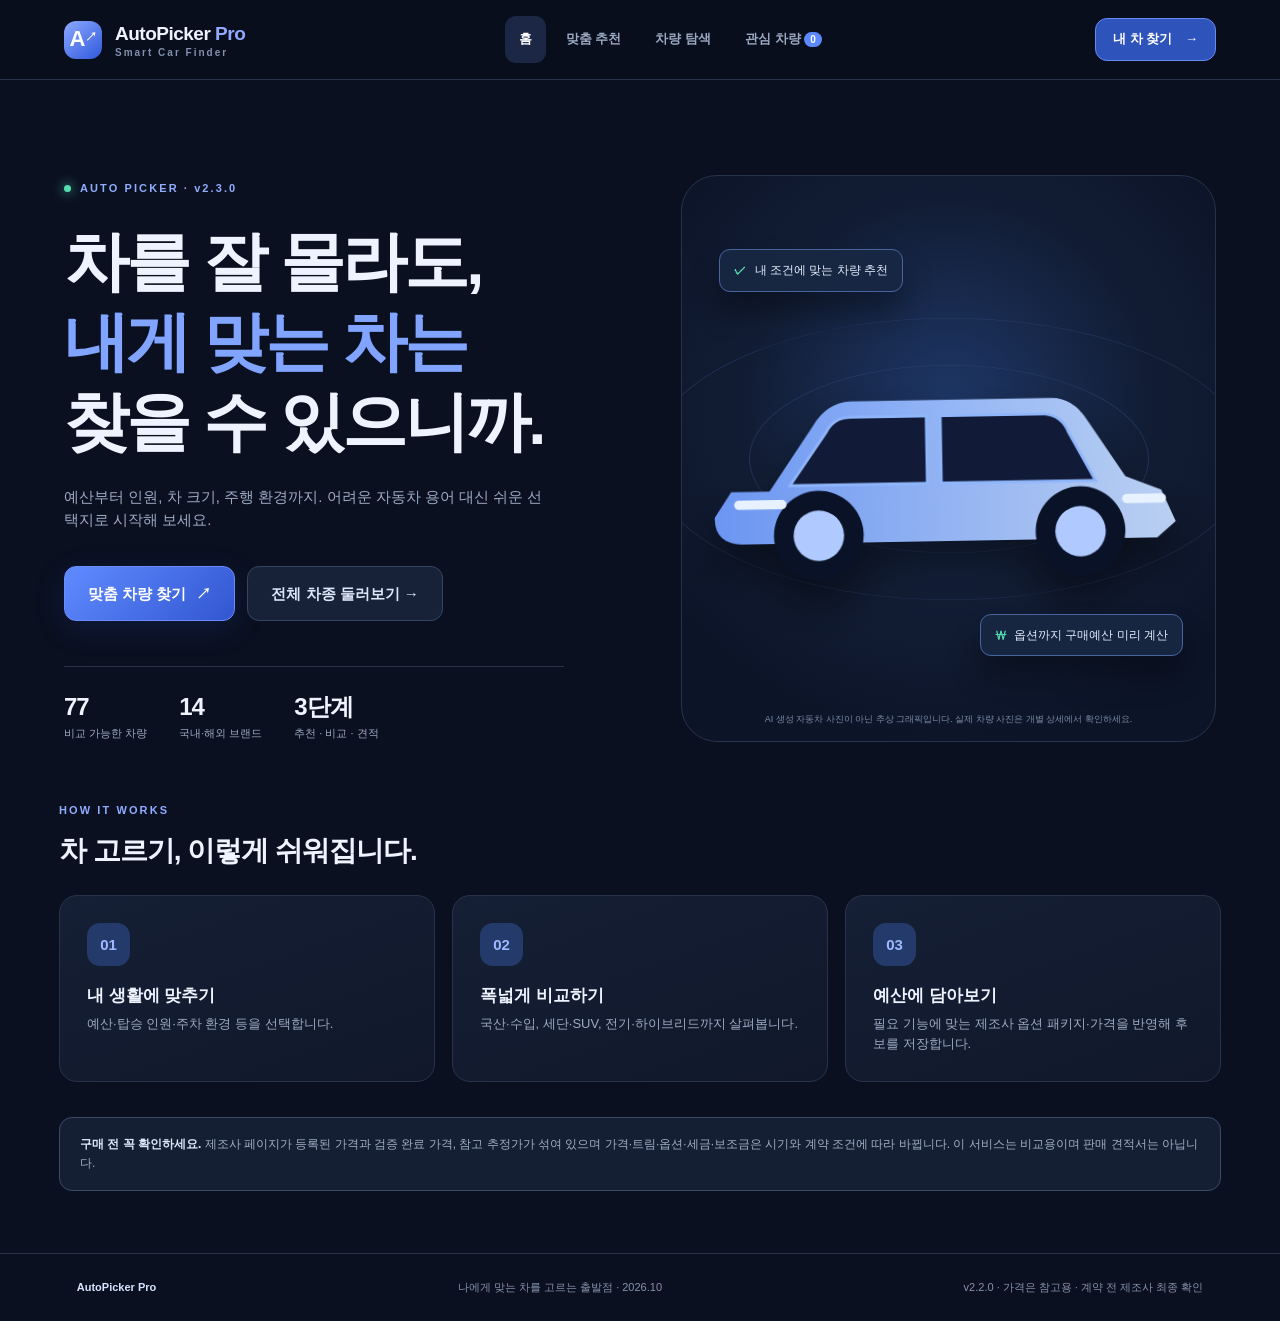
==== commit f707d59a: "fix: v2.3.0 bind required features to verified manufacturer option packages and prices" ====
--- a/AutoPicker_Pro_Standalone.html
+++ b/AutoPicker_Pro_Standalone.html
@@ -19,6 +19,8 @@
 .profile-card{padding:clamp(20px,4vw,34px);border:1px solid #35446a;background:linear-gradient(145deg,#151f38,#0e162b);border-radius:22px;box-shadow:0 14px 60px #0003}
 .profile-grid{display:grid;grid-template-columns:repeat(2,minmax(0,1fr));gap:16px}.profile-field{display:flex;flex-direction:column;gap:8px;color:#dce6ff;font-size:14px;font-weight:700}.profile-field strong{font-size:10px;color:#a1b6fc}.profile-field input,.profile-field select{color:#e9f2ff;background:#0a1327;border:1px solid #425273;border-radius:12px;min-height:48px;padding:10px 14px;width:100%;font-size:16px}.profile-field small,.feature-choice small{font-size:12px;font-weight:400;color:#9dadca;line-height:1.55}.profile-features{margin-top:30px;border-top:1px solid #334261;padding-top:20px}.profile-features h2{font-size:19px;margin:0 0 8px}.profile-features p{color:#aebbd5;font-size:13px;line-height:1.7}.feature-check-grid{display:grid;grid-template-columns:repeat(2,minmax(0,1fr));gap:10px;margin-top:16px}.feature-choice{display:flex;align-items:flex-start;gap:11px;border:1px solid #394968;background:#101a31;border-radius:13px;padding:15px 12px;cursor:pointer}.feature-choice:has(input:checked){border-color:#76a5ff;background:#1b3156}.feature-choice input{accent-color:#7fa4ff;width:17px;height:17px;flex-shrink:0;margin-top:3px}.feature-choice span{display:flex;flex-direction:column;gap:5px}.feature-choice b{color:#edf3ff;font-size:14px}.profile-info,.match-summary{margin-top:18px;color:#bdcceb;background:#152443;border:1px solid #374c70;border-radius:13px;padding:16px;font-size:13px;line-height:1.7}.profile-actions{display:flex;justify-content:space-between;flex-wrap:wrap;gap:12px;margin-top:24px}.match-summary{margin-bottom:22px}.match-summary b{color:#9ef2ca}.match-summary p{margin:7px 0 0;color:#e2c9a6}.fit-detail,.auto-trim-note{border:1px solid #45617b;background:#132741;border-radius:11px;margin:12px 0 8px;padding:11px 13px;display:flex;flex-direction:column;gap:5px}.fit-detail strong,.auto-trim-note b{font-size:13px;color:#96f1ce}.fit-detail small,.auto-trim-note p{font-size:12px;color:#c4d6e7;line-height:1.55;margin:0}.fit-detail.fit-pending,.auto-trim-note.fit-pending{background:#30241d;border-color:#765b42}.fit-detail.fit-pending strong,.auto-trim-note.fit-pending b{color:#ffd09b}
 @media(max-width:680px){.profile-grid,.feature-check-grid{grid-template-columns:1fr}.profile-card{padding:18px}.profile-actions{flex-direction:column-reverse}.profile-actions button{width:100%}}
+/* v2.3.0 — verified package-price breakdown */
+.package-summary{display:flex;flex-wrap:wrap;gap:6px 12px;margin-top:5px;padding-top:7px;border-top:1px solid #37536f;color:#c8dcfb;font-size:11px}.package-status{font-size:12px;line-height:1.55;background:#192d4a;border:1px solid #456c99;border-radius:10px;padding:12px;color:#d0e7ff;margin-bottom:9px}.package-subtotal{margin-top:7px;padding-top:12px;border-top:1px solid #5d7299}.package-subtotal strong{color:#a0eccc}.feature-availability,.feature-missing{display:block;font-size:10px;color:#a9e5c5}.feature-missing{color:#ffbf9c}.realopt:has(input:disabled){opacity:1;background:#172f46;border-color:#4a7491}.realopt em{font-style:normal;color:#a1f4c8}.auto-trim-note{border-color:#4c7caa}
 
 </style>
 </head>
@@ -34,7 +36,7 @@
 <main>
 <section id="homeView" class="view" aria-label="서비스 소개">
  <div class="hero">
-  <div class="hero-copy"><span class="eyebrow"><span class="dot"></span> AUTO PICKER · v2.2.0</span><h1>차를 잘 몰라도,<br><em>내게 맞는 차는</em><br>찾을 수 있으니까.</h1><p>예산부터 인원, 차 크기, 주행 환경까지. 어려운 자동차 용어 대신 쉬운 선택지로 시작해 보세요.</p>
+  <div class="hero-copy"><span class="eyebrow"><span class="dot"></span> AUTO PICKER · v2.3.0</span><h1>차를 잘 몰라도,<br><em>내게 맞는 차는</em><br>찾을 수 있으니까.</h1><p>예산부터 인원, 차 크기, 주행 환경까지. 어려운 자동차 용어 대신 쉬운 선택지로 시작해 보세요.</p>
    <div class="hero-actions"><button class="primary big" data-view="profile">맞춤 차량 찾기 <span>↗</span></button><button class="secondary big" data-view="browse">전체 차종 둘러보기 →</button></div>
    <div class="hero-stats"><div><strong id="totalCars">—</strong><span>비교 가능한 차량</span></div><div><strong id="totalBrands">—</strong><span>국내·해외 브랜드</span></div><div><strong>3단계</strong><span>추천 · 비교 · 견적</span></div></div>
   </div>
@@ -43,7 +45,7 @@
    <p class="hero-visual-caption">AI 생성 자동차 사진이 아닌 추상 그래픽입니다. 실제 차량 사진은 개별 상세에서 확인하세요.</p></div>
  </div>
  <div class="quickheading"><div><span class="eyebrow">HOW IT WORKS</span><h2>차 고르기, 이렇게 쉬워집니다.</h2></div></div>
- <div class="stepsgrid"><article><div class="stepicon">01</div><h3>내 생활에 맞추기</h3><p>예산·탑승 인원·주차 환경 등을 선택합니다.</p></article><article><div class="stepicon">02</div><h3>폭넓게 비교하기</h3><p>국산·수입, 세단·SUV, 전기·하이브리드까지 살펴봅니다.</p></article><article><div class="stepicon">03</div><h3>예산에 담아보기</h3><p>옵션 예산과 할부 조건을 넣고 후보를 저장합니다.</p></article></div>
+ <div class="stepsgrid"><article><div class="stepicon">01</div><h3>내 생활에 맞추기</h3><p>예산·탑승 인원·주차 환경 등을 선택합니다.</p></article><article><div class="stepicon">02</div><h3>폭넓게 비교하기</h3><p>국산·수입, 세단·SUV, 전기·하이브리드까지 살펴봅니다.</p></article><article><div class="stepicon">03</div><h3>예산에 담아보기</h3><p>필요 기능에 맞는 제조사 옵션 패키지·가격을 반영해 후보를 저장합니다.</p></article></div>
  <div class="notice"><strong>구매 전 꼭 확인하세요.</strong> 제조사 페이지가 등록된 가격과 검증 완료 가격, 참고 추정가가 섞여 있으며 가격·트림·옵션·세금·보조금은 시기와 계약 조건에 따라 바뀝니다. 이 서비스는 비교용이며 판매 견적서는 아닙니다.</div>
 </section>
 <section id="profileView" class="view hidden" aria-label="차량 구매 기본 조건 입력">
@@ -160,87 +162,110 @@
 });
 
 </script><script>
-/* Audited subset only: manufacturer pages dated 2026-10-01. Currency 10,000 KRW. */
+/* AutoPicker Pro v2.3.0: manufacturer price-table subset; KRW in units of 10,000.
+   A supported vehicle/trim is not a promise of every unlisted option being available.
+   Features are positively mapped from official standard equipment or listed packages only.
+*/
 (function(root,factory){const api=factory();if(typeof module!=='undefined'&&module.exports)module.exports=api;root.AutoVerified=api;})(typeof globalThis!=='undefined'?globalThis:this,function(){
- 'use strict';
- const o=(id,name,price,requires)=>({id,name,price,...(requires?{requires}: {})});
- const white=o('white','스노우 화이트 펄',8);
- const cluster=o('cluster','12.3인치 클러스터',40);
- const connect=o('connect','스마트 커넥트',69,['cluster']);
- const drive=o('drive','드라이브 와이즈',119,['cluster']);
- const catalog={
-  seltos:{reviewed:'2026-10-08',priceDate:'2026-10-01',url:'https://www.kia.com/kr/vehicles/seltos/price',note:'1.6 가솔린 터보 기준. 선택품목은 제조사 공개 가격표의 일부를 반영합니다.',trims:[
-   {id:'trendy',name:'트렌디',price:2512,options:[white,o('style','스타일',109),o('convenience','컨비니언스',64),o('nav','12.3인치 내비게이션',109),o('camera','빌트인 캠 2 플러스',45,['nav']),o('cluster','12.3인치 클러스터',40,['nav']),connect,drive,o('awd','전자식 4WD',198,['style'])]},
-   {id:'prestige',name:'프레스티지',price:2880,options:[white,o('style','스타일',89),o('awd','전자식 4WD',198),o('camera','빌트인 캠 2 플러스',45),cluster,connect,drive,o('monitor','모니터링',104,['cluster']),o('hud','헤드업 디스플레이',59,['cluster']),o('comfort','컴포트',104),o('roof','파노라마 선루프',109)]},
-   {id:'signature',name:'시그니처',price:3145,options:[white,o('style','스타일',89),o('awd','전자식 4WD',198),o('camera','빌트인 캠 2 플러스',45),o('drive','드라이브 와이즈',79),o('monitor','모니터링',104),o('hud','헤드업 디스플레이',59),o('comfort','컴포트',45),o('roof','파노라마 선루프',109)]}
-  ]},
-  carnival:{reviewed:'2026-10-08',priceDate:'2026-10-01',url:'https://www.kia.com/kr/vehicles/carnival/price',note:'2027 카니발 3.5 가솔린, 9인승 프레스티지 기준. 다른 인승/트림은 제조사 견적에서 확인하세요.',trims:[
-   {id:'p9',name:'3.5 가솔린 프레스티지 · 9인승',price:3686,options:[white,o('convenience','컨비니언스',110),o('style','스타일',70),o('cluster','12.3인치 클러스터',60),o('drive','드라이브 와이즈',120,['cluster']),o('monitor','모니터링 팩',90,['cluster'])]}
-  ]}
- };
- function get(vehicleId){return catalog[vehicleId]||null;}
- function trim(vehicleId,trimId){const spec=get(vehicleId);return spec?spec.trims.find(t=>t.id===trimId)||spec.trims[0]:null;}
- function normalize(vehicleId,config={}){const t=trim(vehicleId,config.trimId);if(!t)return {...config,optionIds:[]};const allowed=new Map(t.options.map(x=>[x.id,x]));const picked=new Set((config.optionIds||[]).filter(id=>allowed.has(id)));let changed=true;while(changed){changed=false;for(const id of [...picked]){const requires=allowed.get(id)?.requires||[];if(requires.some(dep=>!picked.has(dep))){picked.delete(id);changed=true;}}}return {...config,trimId:t.id,optionIds:[...picked]};}
- function options(vehicleId,config={}){const t=trim(vehicleId,config.trimId);return t?normalize(vehicleId,config).optionIds.map(id=>t.options.find(o=>o.id===id)):[];}
- return {catalog,get,trim,normalize,options};
+'use strict';
+const o=(id,name,price,extra={})=>({id,name,price,...extra});
+const f=(...xs)=>xs;
+const seat=(n,price)=>o('seat'+n,n+'인승 좌석 구성',price,{seatCount:n,group:'seats'});
+const catalog={
+ seltos:{reviewed:'2026-10-08',priceDate:'2026-10-01',url:'https://www.kia.com/kr/vehicles/seltos/price/',note:'1.6 가솔린 터보 가격표의 트림 및 일부 주요 선택품목. 사진/파워트레인 옵션과 연식 확인 필요.',trims:[
+  {id:'trendy',name:'1.6T 트렌디 (5인승)',price:2512,seats:5,baseFeatures:f('cruise','lane','park'),options:[o('white','스노우 화이트 펄',8),o('style','스타일',109),o('convenience','컨비니언스',64),o('nav','12.3인치 내비게이션',109),o('camera','빌트인 캠 2 플러스',45,{requires:['nav']}),o('cluster','12.3인치 클러스터',40,{requires:['nav']}),o('connect','스마트 커넥트',69,{requires:['cluster']}),o('drive','드라이브 와이즈',119,{requires:['cluster']}),o('awd','전자식 4WD',198,{requires:['style'],features:['awd']})]},
+  {id:'prestige',name:'1.6T 프레스티지 (5인승)',price:2880,seats:5,baseFeatures:f('cruise','lane','hda','vent','park'),options:[o('white','스노우 화이트 펄',8),o('style','스타일',89),o('awd','전자식 4WD',198,{features:['awd']}),o('camera','빌트인 캠 2 플러스',45),o('cluster','12.3인치 클러스터',40),o('connect','스마트 커넥트',69,{requires:['cluster']}),o('drive','드라이브 와이즈',79),o('monitor','모니터링',104,{features:['surround']}),o('hud','헤드업 디스플레이',59,{features:['hud']}),o('comfort','컴포트',45),o('roof','파노라마 선루프',109,{features:['sunroof']})]},
+  {id:'signature',name:'1.6T 시그니처 (5인승)',price:3145,seats:5,baseFeatures:f('cruise','lane','hda','vent','park'),options:[o('white','스노우 화이트 펄',8),o('style','스타일',89),o('awd','전자식 4WD',198,{features:['awd']}),o('camera','빌트인 캠 2 플러스',45),o('drive','드라이브 와이즈',79),o('monitor','모니터링',104,{features:['surround']}),o('hud','헤드업 디스플레이',59,{features:['hud']}),o('comfort','컴포트',45),o('roof','파노라마 선루프',109,{features:['sunroof']})]}
+ ]},
+ carnival:{reviewed:'2026-10-08',priceDate:'2026-10-01',url:'https://www.kia.com/kr/vehicles/carnival/price/',note:'3.5 가솔린 9인승 프레스티지 기준. 다른 엔진 및 7인승 가격과 혼용 금지.',trims:[
+  {id:'p9',name:'3.5 가솔린 프레스티지 (9인승)',price:3686,seats:9,baseFeatures:f('cruise','lane','hda','vent','trunk','park'),options:[o('white','스노우 화이트 펄',8),o('convenience','컨비니언스',110),o('style','스타일',70),o('cluster','12.3인치 클러스터',60),o('drive','드라이브 와이즈',120,{requires:['cluster']}),o('monitor','모니터링 팩',90,{requires:['cluster'],features:['surround']})]}
+ ]},
+ 'santafe-hev':{reviewed:'2026-10-08',priceDate:'2026-10-01',url:'https://www.hyundai.com/kr/ko/e/vehicles/santafe-hybrid/price',note:'싼타페 Hybrid 2WD 세제혜택 후 차량가. 5인승 기본, 6·7인승 유료 선택. AWD·액세서리는 별도 확인.',trims:[
+  {id:'ex2wd',name:'1.6 HEV 2WD 익스클루시브',price:4022,seats:5,baseFeatures:f('cruise','lane','hda','vent','trunk','park'),options:[seat(6,104),seat(7,69),o('cam','빌트인 캠 2 · 증강현실 내비',45),o('roof','듀얼 와이드 선루프 + 루프랙',99,{features:['sunroof']}),o('passenger','동승석 8way 전동시트',20),o('hud','헤드업 디스플레이',59,{features:['hud']}),o('parking','파킹 어시스트 플러스Ⅰ',119,{features:['surround'],excludes:['best']}),o('platinum','플래티넘Ⅰ',45,{excludes:['best']}),o('best','베스트 셀렉션Ⅰ',150,{features:['surround'],excludes:['parking','platinum']})]},
+  {id:'pre2wd',name:'1.6 HEV 2WD 프레스티지',price:4309,seats:5,baseFeatures:f('cruise','lane','hda','vent','trunk','park'),options:[seat(6,104),seat(7,69),o('cam','빌트인 캠 2 · 증강현실 내비',45),o('roof','듀얼 와이드 선루프',89,{features:['sunroof']}),o('hud','헤드업 디스플레이',59,{features:['hud']}),o('seatplus','시트플러스',74),o('parking','파킹 어시스트 플러스Ⅰ',119,{features:['surround']}),o('design','디자인 플러스Ⅱ',85),o('wheel','20인치 휠 & 타이어',49)]},
+  {id:'hp2wd',name:'1.6 HEV 2WD H-Pick',price:4573,seats:5,baseFeatures:f('cruise','lane','hda','vent','trunk','park','surround','hud'),options:[seat(6,104),seat(7,69),o('cam','빌트인 캠 2 · 증강현실 내비',45),o('roof','듀얼 와이드 선루프',89,{features:['sunroof']}),o('bose','BOSE 프리미엄 사운드',64,{features:['audio']}),o('wheel','20인치 휠 & 타이어',49)]},
+  {id:'cal2wd',name:'1.6 HEV 2WD 캘리그래피',price:4877,seats:5,baseFeatures:f('cruise','lane','hda','vent','trunk','park','surround','hud'),options:[seat(6,104),seat(7,69),o('cam','빌트인 캠 2 · 증강현실 내비',45),o('roof','듀얼 와이드 선루프',89,{features:['sunroof']}),o('bose','BOSE 프리미엄 사운드',64,{features:['audio']})]}
+ ]},
+ palisade:{reviewed:'2026-10-08',priceDate:'2026-10-01',url:'https://www.hyundai.com/kr/ko/e/vehicles/palisade/price',note:'신형 팰리세이드 가솔린 2.5T 9인승 기준 확인 트림만 수록. 다른 7인승/하이브리드와 가격 혼합 금지.',trims:[
+  {id:'exclusive9',name:'2.5T 가솔린 익스클루시브 · 9인승',price:4478,seats:9,baseFeatures:f('cruise','lane','hda','park'),options:[o('awd','HTRAC · 험로주행모드',228,{features:['awd']}),o('roof','듀얼 와이드 선루프',85,{features:['sunroof']}),o('cam','빌트인 캠 2 Plus · 증강현실 내비',66),o('comfort','컴포트',133),o('parking','파킹 어시스트',113,{features:['surround']})]},
+  {id:'hpick9',name:'2.5T 가솔린 H-Pick · 9인승',price:5040,seats:9,baseFeatures:f('cruise','lane','hda','park','surround','hud','trunk'),options:[o('awd','HTRAC · 험로주행모드',228,{features:['awd']}),o('roof','듀얼 와이드 선루프',85,{features:['sunroof']}),o('cam','빌트인 캠 2 Plus · 증강현실 내비',66),o('comfortplus','컴포트 플러스(9인승)',185)]}
+ ]}
+};
+function get(id){return catalog[id]||null;}
+function trim(id,trimId){const spec=get(id);return spec?.trims.find(t=>t.id===trimId)||spec?.trims[0]||null;}
+function normalize(id,config={}){const t=trim(id,config.trimId);if(!t)return {...config,optionIds:[]};const by=new Map(t.options.map(o=>[o.id,o]));const picked=new Set((config.optionIds||[]).filter(x=>by.has(x)));let changed=true;while(changed){changed=false;for(const id of [...picked]){const item=by.get(id);if(item.requires?.some(dep=>!picked.has(dep))||item.excludes?.some(ex=>picked.has(ex))||(item.group&&t.options.some(x=>x.id!==id&&x.group===item.group&&picked.has(x.id)))){picked.delete(id);changed=true;}}}return {...config,trimId:t.id,optionIds:t.options.filter(o=>picked.has(o.id)).map(o=>o.id)};}
+function options(id,config={}){const t=trim(id,config.trimId);return t?normalize(id,config).optionIds.map(key=>t.options.find(o=>o.id===key)):[];}
+return {catalog,get,trim,normalize,options};
 });
 
 </script><script>
-/* AutoPicker Pro v2.2.0 — verified feature-level matching, no fabricated trim availability. */
+/* AutoPicker Pro v2.3.0 — manufacturer package optimizer. Currency in 10,000 KRW. */
 (function(root,factory){const api=factory(root.AutoCore,root.AutoVerified);if(typeof module!=='undefined'&&module.exports)module.exports=api;root.AutoFeatureFit=api;})(typeof globalThis!=='undefined'?globalThis:this,function(core,verified){
 'use strict';
 const FEATURES=[
- ['surround','어라운드뷰(360°)','주차 시 주변을 화면으로 확인'],
- ['cruise','스마트 크루즈','앞차 간격 유지·정차/재출발 (자율주행 아님)'],
+ ['surround','어라운드뷰(360°)','주변을 카메라 화면으로 확인'],
+ ['cruise','스마트 크루즈','앞차 간격 유지·정차/출발 보조 (자율주행 아님)'],
  ['lane','차로 유지 보조','차선 중앙 유지 지원, 운전자 주시 필수'],
  ['hda','고속도로 주행 보조','고속도로 운전 보조 (자율주행 아님)'],
- ['vent','앞좌석 통풍 시트','여름철 시트 통풍'],
- ['hud','헤드업 디스플레이','전방 유리에 주행 정보 표시'],
- ['trunk','전동 트렁크','버튼으로 트렁크 개폐'],
- ['sunroof','파노라마 선루프','넓은 유리 지붕'],
+ ['vent','앞좌석 통풍 시트','앞좌석 시트 통풍'],
+ ['hud','헤드업 디스플레이','전방 유리에 정보 표시'],
+ ['trunk','전동 트렁크','전동식 테일게이트'],
+ ['sunroof','파노라마 선루프','넓은 유리 지붕(동급 대체 포함)'],
  ['awd','사륜구동(AWD/4WD)','네 바퀴 구동'],
- ['park','주차 거리 경고','장애물 거리 알림']
+ ['park','주차 거리 경고','장애물 거리 알림'],
+ ['audio','프리미엄 오디오','제조사 프리미엄 오디오 시스템']
 ].map(([id,name,description])=>({id,name,description}));
-const RULES={
- seltos:{
-  trendy:{seats:5,base:['cruise','lane','park'],opt:{monitor:['surround'],hud:['hud'],roof:['sunroof'],awd:['awd']}},
-  prestige:{seats:5,base:['cruise','lane','hda','vent','park'],opt:{monitor:['surround'],hud:['hud'],roof:['sunroof'],awd:['awd']}},
-  signature:{seats:5,base:['cruise','lane','hda','vent','park'],opt:{monitor:['surround'],hud:['hud'],roof:['sunroof'],awd:['awd']}}
- },
- carnival:{p9:{seats:9,base:['cruise','lane','hda','vent','trunk','park'],opt:{monitor:['surround']}}}
-};
-// Only positively corroborated features are matched. A feature missing from this mapping = unverified, not absent.
-function featuresFor(vehicleId,trim,optionIds){const rule=RULES[vehicleId]?.[trim.id];if(!rule)return null;const set=new Set(rule.base);for(const id of optionIds){for(const f of (rule.opt[id]||[]))set.add(f);}return [...set];}
-function optionClosure(options,selected){const byId=new Map(options.map(o=>[o.id,o]));const out=new Set(selected);let changed=true;while(changed){changed=false;for(const id of [...out]){const o=byId.get(id);if(!o)return null;for(const dep of o.requires||[]){if(!byId.has(dep))return null;if(!out.has(dep)){out.add(dep);changed=true;}}}}
-return options.filter(o=>out.has(o.id));}
-function fitVerified(v,p={},wanted=[]){const audit=verified.get(v.id);if(!audit)return null;const required=[...new Set(wanted)].filter(id=>FEATURES.some(f=>f.id===id));let best=null;let possible=false;
-for(const trim of audit.trims){const rule=RULES[v.id]?.[trim.id];if(!rule || rule.seats<(Number(p.seats)||1))continue;
-const baseSet=new Set(rule.base);const requiredOpt=required.filter(f=>!baseSet.has(f));
-const ids=trim.options.filter(o=>requiredOpt.some(f=>(rule.opt[o.id]||[]).includes(f))).map(o=>o.id);
-const noCoverage=requiredOpt.some(f=>!ids.some(id=>(rule.opt[id]||[]).includes(f)));
-if(noCoverage)continue;
-// Bounded exhaustive search of covering selections; dependencies are added to total precisely once.
-const limit=1<<ids.length;for(let mask=0;mask<limit;mask++){
- const selected=ids.filter((_,i)=>mask&(1<<i));const opts=optionClosure(trim.options,selected);if(!opts)continue;
- const optionIds=opts.map(o=>o.id);const available=new Set(featuresFor(v.id,trim,optionIds)||[]);
- if(!required.every(f=>available.has(f)))continue;possible=true;
- const estimate=core.purchase(v,{actualPrice:trim.price,options:opts,fees:15,subsidy:0,taxCredit:0});
- const candidate={status:'verified',vehicleId:v.id,trimId:trim.id,trimName:trim.name,seats:rule.seats,optionIds,optionNames:opts.map(o=>o.name),features:[...available],estimate,priceDate:audit.priceDate,source:audit.url,withinBudget:!Number(p.budget)||estimate.total<=Number(p.budget)};
- if(!best || (!candidate.withinBudget===!best.withinBudget ? candidate.estimate.total<best.estimate.total : candidate.withinBudget))best=candidate;
+const FEATURE_IDS=new Set(FEATURES.map(x=>x.id));
+function optionClosure(options, selected){
+ const byId=new Map(options.map(o=>[o.id,o]));const picked=new Set(selected||[]);
+ for(let i=0;i<options.length+1;i++){
+  let changed=false;
+  for(const id of [...picked]){
+   const o=byId.get(id);if(!o)return null;
+   for(const dep of o.requires||[]){if(!byId.has(dep))return null;if(!picked.has(dep)){picked.add(dep);changed=true;}}
+  }
+  if(!changed)break;
+  if(i===options.length)return null;
  }
-}
-if(!best)return {status:'unavailable',vehicleId:v.id,reason:'검증된 트림에서 선택 기능을 모두 확인할 수 없습니다.',required};
-return {...best,reason:best.withinBudget?'':'필수 옵션을 포함하면 최대 예산을 초과합니다.',required,possible};
+ for(const id of picked){const item=byId.get(id);if((item.excludes||[]).some(x=>picked.has(x)))return null;if(item.group&&[...picked].some(x=>x!==id&&byId.get(x).group===item.group))return null;}
+ return options.filter(x=>picked.has(x.id));
+}
+function appliedFeatures(trim, options){return [...new Set([...(trim.baseFeatures||[]),...options.flatMap(o=>o.features||[])])];}
+function appliedSeats(trim,options){return options.find(o=>o.seatCount)?.seatCount || trim.seats || 0;}
+function fitVerified(v,p={},wanted=[],config={}){
+ const audit=verified.get(v.id);if(!audit)return null;
+ const required=[...new Set(wanted)].filter(id=>FEATURE_IDS.has(id));
+ const people=Math.max(1,Number(p.seats)||1),maxBudget=Number(p.budget)||0;
+ const trims=audit.trims.filter(t=>!config.trimId||t.id===config.trimId);
+ let best=null;
+ for(const trim of trims){
+  const locked=new Set(config.lockedOptionIds||[]);
+  const relevant=trim.options.filter(o=>locked.has(o.id)||(o.features||[]).some(id=>required.includes(id))||(o.seatCount&&people>trim.seats));
+  const choices=relevant.filter(o=>!locked.has(o.id));
+  if(choices.length>18)continue;
+  for(let bits=0;bits<(1<<choices.length);bits++){
+   const selected=[...locked,...choices.filter((o,i)=>bits&(1<<i)).map(o=>o.id)];
+   const opts=optionClosure(trim.options,selected);if(!opts)continue;
+   const features=appliedFeatures(trim,opts),seats=appliedSeats(trim,opts);
+   if(seats<people||required.some(id=>!features.includes(id)))continue;
+   const estimate=core.purchase(v,{actualPrice:trim.price,options:opts,fees:15,subsidy:0,taxCredit:0});
+   const withinBudget=!maxBudget||estimate.total<=maxBudget;
+   const candidate={status:'verified',vehicleId:v.id,trimId:trim.id,trimName:trim.name,seats,optionIds:opts.map(o=>o.id),optionNames:opts.map(o=>o.name),options:opts,features,baseFeatures:[...(trim.baseFeatures||[])],estimate,withinBudget,priceDate:audit.priceDate,source:audit.url,required,manualOptionIds:[...locked],automaticOptionIds:opts.filter(o=>!locked.has(o.id)).map(o=>o.id)};
+   if(!best||(candidate.withinBudget&&!best.withinBudget)||candidate.withinBudget===best.withinBudget&&candidate.estimate.total<best.estimate.total)best=candidate;
+  }
+ }
+ if(!best)return {status:'unavailable',vehicleId:v.id,required,reason:config.trimId?'현재 선택한 트림에서 해당 좌석 수·필수 기능·옵션 조합을 공식 자료로 확인하지 못했습니다.':'공식 등록된 트림에서 해당 좌석 수·필수 기능 조합을 확인하지 못했습니다.'};
+ return {...best,reason:best.withinBudget?'':'선택한 필수 옵션을 포함하면 최대 예산을 초과합니다.'};
 }
 function recommend(vehicles,p={},coreRank){const wanted=Array.isArray(p.requiredFeatures)?p.requiredFeatures:[];const ranked=coreRank(vehicles,p);let confirmed=[],pending=[],overBudget=[],unavailable=[];
-for(const v of ranked){const exact=fitVerified(v,p,wanted);if(exact){if(exact.status==='unavailable')unavailable.push({...v,fit:exact});else if(!exact.withinBudget)overBudget.push({...v,fit:exact});else confirmed.push({...v,fit:exact});}
-else {const rough=core.purchase(v,{fees:15}).total; if(!p.budget || rough<=Number(p.budget))pending.push({...v,fit:{status:'pending',vehicleId:v.id,reason:wanted.length?'요청 옵션의 트림별 기본/추가 적용 여부 미검증':'트림별 실제 가격과 기본 옵션 미검증',estimatedBaseTotal:rough}});}
-}
-confirmed.sort((a,b)=>b.score-a.score || a.fit.estimate.total-b.fit.estimate.total);
-pending.sort((a,b)=>b.score-a.score || a.price-b.price);
-overBudget.sort((a,b)=>a.fit.estimate.total-b.fit.estimate.total);
-return {confirmed,pending,overBudget,unavailable,ordered:[...confirmed,...pending]};}
-return {FEATURES,RULES,featuresFor,optionClosure,fitVerified,recommend};
+ for(const v of ranked){const exact=fitVerified(v,p,wanted);
+  if(exact){if(exact.status==='unavailable')unavailable.push({...v,fit:exact});else if(!exact.withinBudget)overBudget.push({...v,fit:exact});else confirmed.push({...v,fit:exact});}
+  else {const rough=core.purchase(v,{fees:15}).total;if(!p.budget||rough<=Number(p.budget))pending.push({...v,fit:{status:'pending',vehicleId:v.id,reason:'공식 트림별 옵션/패키지와 실제 가격이 아직 매핑되지 않아 확정 불가',estimatedBaseTotal:rough}});}
+ }
+ confirmed.sort((a,b)=>b.score-a.score||a.fit.estimate.total-b.fit.estimate.total);pending.sort((a,b)=>b.score-a.score||a.price-b.price);overBudget.sort((a,b)=>a.fit.estimate.total-b.fit.estimate.total);
+ return {confirmed,pending,overBudget,unavailable,ordered:[...confirmed,...pending]};
+}
+return {FEATURES,optionClosure,appliedFeatures,appliedSeats,fitVerified,recommend};
 });
 
 </script><script>
@@ -264,7 +289,7 @@
  {id:'priorities',eyebrow:'08 · 중요 옵션',title:'차를 고를 때 중요한 것은 무엇인가요?',help:'최대 3개까지 선택할 수 있어요. 안전 항목은 객관적 충돌시험 결과가 없어 점수화하지 않으며 별도로 꼭 확인해야 합니다.',multi:true,items:[['economy','유지비 절약','연료·충전비'],['cargo','짐 싣기','유모차·캠핑'],['comfort','승차감','소음·안락함'],['tech','첨단 기능','디스플레이·연결성'],['city','도심에서 편리함','크기·기동성'],['thirdrow','3열 좌석','여럿이 이동'],['performance','운전 재미','가속·주행감'],['safety','안전 관련 사양','ADAS·안전 평가 확인']]},
  {id:'origin',eyebrow:'09 · 국산/수입',title:'국산차와 수입차 중 어느 쪽을 선호하세요?',help:'선호도가 없으면 모두 비교합니다. 해당 조건은 점수에 반영하지만 특정 브랜드를 제외하지는 않습니다.',items:[['any','모두 괜찮아요','국산·수입 모두'],['국산','국산차','현대·기아·제네시스'],['수입','수입차','해외 브랜드 중심']]}
 ];
-const WANTED_FEATURES=[['camera','360° 카메라'],['hud','헤드업 디스플레이'],['vent','통풍 시트'],['assist','운전자 주행 보조'],['trunk','전동 트렁크'],['sunroof','파노라마 선루프'],['audio','프리미엄 오디오'],['awd','사륜구동']];
+const WANTED_FEATURES=FEATURES.map(f=>[f.id,f.name]);
 const DEFAULT={budget:5000,seats:5,body:'any',power:'any',charger:'none',km:10000,parking:'normal',priorities:[],origin:'any',requiredFeatures:[]};
 const PROFILE_KEY='autopicker.v2.2.profile';
 function loadProfile(){try{const o=JSON.parse(localStorage.getItem(PROFILE_KEY)||'null');return o&&typeof o==='object'&&!Array.isArray(o)?{...DEFAULT,...o,requiredFeatures:Array.isArray(o.requiredFeatures)?o.requiredFeatures:[]}:structuredClone(DEFAULT)}catch{return structuredClone(DEFAULT)}}
@@ -303,7 +328,7 @@
  if(!Number.isFinite(budget)||budget<0||budget>30000){notify('총 예산은 0~30,000만 원 사이로 입력해주세요.');return;}
  preferences={...preferences,seats,budget,km,charger:$('profileCharger').value,requiredFeatures:[...document.querySelectorAll('input[name="requiredFeature"]:checked')].map(el=>el.value)};
  try{localStorage.setItem(PROFILE_KEY,JSON.stringify(preferences))}catch{};
- activeQuestions=questionsFor(preferences);wizardStep=0;profileStarted=true;show('wizard',{preserve:true});
+ activeQuestions=questionsFor(preferences);wizardStep=0;profileStarted=true;draft={};show('wizard',{preserve:true});
 }
 function drawWizard(){
  if(!activeQuestions.length){show('profile');return;}
@@ -321,12 +346,12 @@
 function nextWizard(){if(wizardStep<activeQuestions.length-1){wizardStep++;drawWizard();$('wizardCard').scrollIntoView({block:'start'});}else finishWizard()}
 function finishWizard(){resultMode='recommend';shown=12;document.querySelectorAll('.toolbar select').forEach(el=>el.value=el.querySelector('option[value="any"]')?'any':['priceFilter','sizeFilter'].includes(el.id)?'0':el.value);$('search').value='';$('sortSelect').value='recommended';$('browseEyebrow').textContent='YOUR PERSONAL MATCHES';$('browseTitle').textContent='내게 맞는 차량 추천';$('browseDesc').textContent='기본조건에 맞는 최소 비용 트림부터 추천합니다. 공식 검증 구성과 확인 대기 후보를 구분했습니다.';show('browse',{preserve:true});}
 function toggleFavorite(id){const car=VEHICLES.find(c=>c.id===id);if(!car)return;if(saved[id]){delete saved[id];compareIds.delete(id);notify('관심 목록에서 해제했습니다.')}else{saved[id]=draft[id]||{};notify('관심 차량에 저장했습니다.')}store();updateCounts();renderBrowse();if(!$('shortlistView').classList.contains('hidden'))renderSaved();}
-function priceLabel(car){return verifiedGet(car.id)?'2026.10 공식 확인':car.status==='official'?'공식 출처 등록':'참고 추정';}
+function priceLabel(car){const spec=verifiedGet(car.id);return spec?spec.priceDate+' 공식 확인':car.status==='official'?'시작가 공식 출처':'참고 추정';}
 function chips(car){return `<span class="pill">${safe(car.body)}</span><span class="pill">${safe(POWER[car.power]||car.power)}</span><span class="pill">최대 ${car.seats}명</span><span class="pill">${safe(SIZES[car.size])}</span>`;}
 function imgMarkup(v){const src=pictureMemo.get(v.id)||v.image||'';const photo=src?`<img loading="lazy" src="${safe(src)}" alt="${safe(v.brand+' '+v.name+' 참고 사진')}" referrerpolicy="no-referrer">`:'';
 const link=v.credit || (src.startsWith('https://upload.wikimedia.org')?`https://commons.wikimedia.org/`:null);
 return `<div class="car-img ${src?'':'no-image'}" data-img-id="${safe(v.id)}">${photo}<span class="img-label">모델 참고 사진 · 연식/사양 상이 가능</span><div class="fallback"><strong>◇ ${safe(v.brand)}</strong><span>실차 사진을 확인 중이거나 제공되지 않습니다.</span><span>아래 '자세히 보기'에서 공식 갤러리를 확인하세요.</span></div>${link?`<a class="img-credit" target="_blank" rel="noopener noreferrer" href="${safe(link)}" title="이미지 출처와 라이선스">사진 출처 ↗</a>`:''}</div>`;}
-function cardHTML(v,inSaved=false){const s=Boolean(saved[v.id]);const priceStatus=priceLabel(v);return `<article class="car-card" data-id="${safe(v.id)}">${imgMarkup(v)}<div class="car-body"><div class="car-topline"><span class="car-brand">${safe(v.brand)} · ${safe(v.origin)}</span>${resultMode==='recommend'&&!inSaved?`<span class="match">적합도 ${v.score}점</span>`:''}</div><h3 class="car-name">${safe(v.name)}</h3><div class="car-specs">${chips(v)}</div><div class="car-price"><div><small>기본 구매 시작가 (옵션·취득세 전)</small><strong>${money(v.price)}</strong></div><span class="source-badge ${v.status==='official'?'':'estimate'}">${priceStatus}</span></div>${v.flags?.length&&!inSaved&&resultMode==='recommend'?`<small style="color:#e7ba91">⚠ ${safe(v.flags[0])}</small>`:''}${resultMode==='recommend'&&!inSaved?`<div class="fit-detail ${v.fit?.status==='verified'?'fit-ok':'fit-pending'}">${v.fit?.status==='verified'?`<strong>✓ 확인된 구성: ${safe(v.fit.trimName)}</strong><small>${safe(v.fit.optionNames.join(' + ')||'추가 패키지 없이 충족')} · 총구매 예상 ${money(v.fit.estimate.total)}</small>`:`<strong>옵션·최종 트림 확인 필요</strong><small>기본가 기반 후보 · 필수 기능 적용 여부와 실제 가격을 아직 확인하지 못했습니다.</small>`}</div>`:''}<div class="card-actions"><button class="primary" data-open="${safe(v.id)}">상세·견적 보기 →</button><button class="fav-btn ${s?'saved':''}" data-fav="${safe(v.id)}" title="관심 목록 ${s?'제거':'추가'}" aria-label="${safe(v.name)} 관심 차량 ${s?'제거':'추가'}">${s?'♥':'♡'}</button></div>${inSaved?`<label style="font-size:12px;color:#a4b6d2"><input type="checkbox" data-compare="${safe(v.id)}" ${compareIds.has(v.id)?'checked':''}> 비교할 차량 선택</label>`:''}</div></article>`;}
+function cardHTML(v,inSaved=false){const s=Boolean(saved[v.id]);const priceStatus=priceLabel(v);return `<article class="car-card" data-id="${safe(v.id)}">${imgMarkup(v)}<div class="car-body"><div class="car-topline"><span class="car-brand">${safe(v.brand)} · ${safe(v.origin)}</span>${resultMode==='recommend'&&!inSaved?`<span class="match">적합도 ${v.score}점</span>`:''}</div><h3 class="car-name">${safe(v.name)}</h3><div class="car-specs">${chips(v)}</div><div class="car-price"><div><small>기본 구매 시작가 (옵션·취득세 전)</small><strong>${money(v.price)}</strong></div><span class="source-badge ${v.status==='official'?'':'estimate'}">${priceStatus}</span></div>${v.flags?.length&&!inSaved&&resultMode==='recommend'?`<small style="color:#e7ba91">⚠ ${safe(v.flags[0])}</small>`:''}${resultMode==='recommend'&&!inSaved?`<div class="fit-detail ${v.fit?.status==='verified'?'fit-ok':'fit-pending'}">${v.fit?.status==='verified'?`<strong>✓ 확인된 구성: ${safe(v.fit.trimName)}</strong><small>${safe(v.fit.optionNames.join(' + ')||'추가 패키지 없이 충족')} · 총구매 예상 ${money(v.fit.estimate.total)}</small><div class="package-summary"><span>트림 ${money(v.fit.estimate.base)}</span><span>추천 옵션 ${money(v.fit.estimate.optionCost)}</span><span>취득세·비용 ${money(v.fit.estimate.tax+v.fit.estimate.fees)}</span></div>`:`<strong>옵션·최종 트림 확인 필요</strong><small>기본가 기반 후보 · 필수 기능 적용 여부와 실제 가격을 아직 확인하지 못했습니다.</small>`}</div>`:''}<div class="card-actions"><button class="primary" data-open="${safe(v.id)}">상세·견적 보기 →</button><button class="fav-btn ${s?'saved':''}" data-fav="${safe(v.id)}" title="관심 목록 ${s?'제거':'추가'}" aria-label="${safe(v.name)} 관심 차량 ${s?'제거':'추가'}">${s?'♥':'♡'}</button></div>${inSaved?`<label style="font-size:12px;color:#a4b6d2"><input type="checkbox" data-compare="${safe(v.id)}" ${compareIds.has(v.id)?'checked':''}> 비교할 차량 선택</label>`:''}</div></article>`;}
 function preparePhotos(container){for(const el of container.querySelectorAll('.car-img')){
  const img=el.querySelector('img');if(img){img.addEventListener('error',()=>{el.classList.add('no-image');img.remove();});}
  const id=el.dataset.imgId;const v=VEHICLES.find(c=>c.id===id);
@@ -382,20 +407,55 @@
  $('compareOutput').innerHTML=`<table class="comparetable"><thead><tr><th>비교 항목</th>${list.map(v=>`<th>${safe(v.brand+' '+v.name)}</th>`).join('')}</tr></thead><tbody>${rows.map(([title,fn])=>`<tr><th>${safe(title)}</th>${list.map(v=>`<td>${title==='공식 사이트'?fn(v):safe(fn(v))}</td>`).join('')}</tr>`).join('')}</tbody></table><p class="modalPanelNotes">크기와 사양은 비교용 분류입니다. 가격·3열 시트 구성·안전 사양은 제조사 페이지의 선택 트림 기준으로 다시 확인해 주세요.</p>`;
  $('compareOutput').scrollIntoView({block:'nearest',behavior:'smooth'});
 }
-function quoteText(v,cfg){const x=makeCalc(v,cfg);return ['AutoPicker Pro 차량 비교용 견적','차량: '+v.brand+' '+v.name,'가격 출처 수준: '+priceLabel(v),'공식 트림: '+(verifiedTrim(v.id,cfg.trimId)?.name||'제조사 확인 필요'),'최초 필수 옵션: '+((preferences.requiredFeatures||[]).map(k=>FEATURES.find(f=>f.id===k)?.name).filter(Boolean).join(', ')||'없음'),'대표 시작가: '+money(x.base),'선택 추가품목: '+money(x.optionCost),'원하는 기능 (가격 미반영): '+((cfg.wantedFeatures||[]).map(k=>WANTED_FEATURES.find(x=>x[0]===k)?.[1]||k).join(', ')||'없음'),'별도 옵션 예산: '+money(x.manualExtras),'출고가 기준 합계: '+money(x.vehiclePrice),'취득세 추정: '+money(x.tax),'부대비용 가정: '+money(x.fees),'전기차 보조금 (직접 입력): -'+money(x.subsidy),'예상 구매 총액: '+money(x.total),'예상 월 할부: '+money(x.monthly),'초기 필요 현금 추정: '+money(x.cash),'공식 확인: '+v.official,'* 계약 전 제조사 최종 견적·실제 세액·보조금·금융 심사가 필요합니다.'].join('\n');}
+function quoteText(v,cfg){
+ const working=structuredClone(cfg||{}),match=syncConfigured(v,working),x=makeCalc(v,working);
+ const t=verifiedTrim(v.id,working.trimId),opts=verifiedOptions(v.id,working);
+ return ['AutoPicker Pro 차량 비교용 견적','차량: '+v.brand+' '+v.name,
+ '가격 출처 수준: '+priceLabel(v),'공식 트림: '+(t?.name||'제조사 확인 필요'),
+ '적용 인승: '+(match?.seats||'미확정'),
+ '선택 필수 기능: '+((working.wantedFeatures||[]).map(id=>FEATURES.find(f=>f.id===id)?.name||id).join(', ')||'없음'),
+ '기능·좌석 확인 상태: '+(!verifiedGet(v.id)?'미검증':match?.status==='verified'?'제조사 매핑 확인':'일부 기능/좌석 조합 미확인'),
+ '선택 트림가: '+money(x.base),
+ '적용 제조사 패키지: '+(opts.length?opts.map(o=>o.name+' +'+money(o.price)).join(' / '):'없음 또는 미확인'),
+ '제조사 옵션 가격 합계: '+money(x.optionCost),
+ '별도 수동 비용 (공식 미확인): '+money(x.manualExtras),
+ '차량 출고가 기준: '+money(x.vehiclePrice),
+ '취득세 추정: '+money(x.tax),'부대비용 가정: '+money(x.fees),
+ '전기차 보조금 (직접 입력): -'+money(x.subsidy),
+ '비교용 총구매 예상: '+money(x.total),'월 할부 예시: '+money(x.monthly),
+ '제조사 공식 출처: '+(verifiedGet(v.id)?.url||v.official),
+ '* 미검증 옵션이 있는 경우 총구매액은 확정 견적이 아니며, 계약 전 필수 조합·차량가·세금 등을 확인해야 합니다.'].join('\n');
+}
+
 async function copy(str){try{await navigator.clipboard.writeText(str);notify('견적을 클립보드에 복사했습니다.')}catch{const el=document.createElement('textarea');el.value=str;el.style.position='fixed';el.style.left='-9999px';document.body.append(el);el.select();try{if(!document.execCommand('copy'))throw Error();notify('견적을 클립보드에 복사했습니다.')}catch{notify('복사할 수 없습니다. 내보내기 기능을 이용하세요.')}el.remove();}}
 function download(name,content,mime='text/plain;charset=utf-8'){const blob=new Blob([content],{type:mime});const url=URL.createObjectURL(blob);const a=document.createElement('a');a.href=url;a.download=name;document.body.append(a);a.click();a.remove();setTimeout(()=>URL.revokeObjectURL(url),1000);}
-function normalizeDraft(id){const car=VEHICLES.find(v=>v.id===id);const from=draft[id]||saved[id]||{};return {trimId:from.trimId,actualPrice:from.actualPrice||car.price,extraBudget:from.extraBudget||0,optionIds:[...(from.optionIds||[])],wantedFeatures:[...(from.wantedFeatures||[])],taxRate:from.taxRate??(car.body==='경차'?4:7),taxCredit:from.taxCredit||0,fees:from.fees??15,subsidy:from.subsidy||0,downPayment:from.downPayment??30,months:from.months||48,apr:from.apr??4.8};}
+function normalizeDraft(id){
+ const car=VEHICLES.find(v=>v.id===id),from=draft[id]||saved[id]||{};
+ return {trimId:from.trimId,actualPrice:from.actualPrice||car.price,extraBudget:from.extraBudget||0,
+  optionIds:[...(from.optionIds||[])], manualOptionIds:[...(from.manualOptionIds??from.optionIds??[])],
+  wantedFeatures:[...(from.wantedFeatures??preferences.requiredFeatures??[])],
+  taxRate:from.taxRate??(car.body==='경차'?4:7),taxCredit:from.taxCredit||0,
+  fees:from.fees??15,subsidy:from.subsidy||0,downPayment:from.downPayment??30,months:from.months||48,apr:from.apr??4.8};
+}
+function syncConfigured(v,cfg){
+ const audit=verifiedGet(v.id);if(!audit){cfg.optionIds=[];return {status:'pending'};}
+ const t=verifiedTrim(v.id,cfg.trimId);cfg.trimId=t.id;
+ const locked=(cfg.manualOptionIds||[]).filter(id=>t.options.some(o=>o.id===id));cfg.manualOptionIds=locked;
+ const result=AutoFeatureFit.fitVerified(v,{seats:preferences.seats||1,budget:0},cfg.wantedFeatures||[],{trimId:t.id,lockedOptionIds:locked});
+ if(result?.status==='verified'){cfg.optionIds=[...result.optionIds];cfg.actualPrice=t.price;return result;}
+ cfg.optionIds=(AutoFeatureFit.optionClosure(t.options,locked)||[]).map(o=>o.id);
+ cfg.actualPrice=t.price;return result;
+}
 function makeCalc(v,cfg){const audited=verifiedGet(v.id),normal=audited?verifiedNormalize(v.id,cfg):{...cfg,optionIds:[]};return purchase(v,{...normal,actualPrice:audited?verifiedTrim(v.id,normal.trimId).price:normal.actualPrice,options:verifiedOptions(v.id,normal)});}
 function renderModal(id){
  const suggested=(resultMode==='recommend'?recommendConfigured(VEHICLES,preferences,rank).ordered.find(x=>x.id===id):null);
- if(suggested?.fit?.status==='verified'&&!draft[id]&&!saved[id])draft[id]={trimId:suggested.fit.trimId,optionIds:[...suggested.fit.optionIds],wantedFeatures:[...(preferences.requiredFeatures||[])]};
- else if(suggested&&!draft[id]&&!saved[id])draft[id]={wantedFeatures:[...(preferences.requiredFeatures||[])]};
+ if(suggested?.fit?.status==='verified'&&!draft[id])draft[id]={trimId:suggested.fit.trimId,optionIds:[...suggested.fit.optionIds],manualOptionIds:[],wantedFeatures:[...(preferences.requiredFeatures||[])]};
+ else if(suggested&&!draft[id])draft[id]={wantedFeatures:[...(preferences.requiredFeatures||[])]};
  const original=VEHICLES.find(c=>c.id===id);if(!original)return;const v=(resultMode==='recommend'?rank(VEHICLES,preferences).find(x=>x.id===id):null)||original;currentCar=v;initialFocus=document.activeElement;const cfg=verifiedGet(id)?verifiedNormalize(id,normalizeDraft(id)):normalizeDraft(id);draft[id]=cfg;
- const audit=verifiedGet(id),selectedTrim=verifiedTrim(id,cfg.trimId),opts=selectedTrim?.options||[];
- const html=`<div class="detail-heading"><span class="eyebrow">CAR DETAIL & BUDGET STUDIO</span><h2>${safe(v.brand)} ${safe(v.name)}</h2><p>${safe(v.origin)} · ${safe(v.body)} · ${safe(POWER[v.power])} · 최대 ${v.seats}명</p></div>${suggested?`<div class="auto-trim-note ${suggested.fit?.status==='verified'?'fit-ok':'fit-pending'}">${suggested.fit?.status==='verified'?`<b>자동 추천 트림: ${safe(suggested.fit.trimName)}</b><p>필수 옵션 충족 구성: ${safe(suggested.fit.optionNames.join(' + ')||'기본사양만으로 충족')} · 예상 ${money(suggested.fit.estimate.total)}</p>`:'<b>최종 트림 자동 확정 불가</b><p>공식 트림별 필수 옵션 정보가 검증되지 않았습니다.</p>'}</div>`:''}<div class="detail-grid"><div><div class="detailPhoto">${imgMarkup(v)}</div><div class="detail-info"><h3>이 차를 볼 때 확인할 항목</h3><div class="mini-row"><span>기본 시작가</span><strong>${money(v.price)} · ${safe(priceLabel(v))}</strong></div><div class="mini-row"><span>규모</span><strong>${safe(SIZES[v.size])} · 최대 ${v.seats}명</strong></div><div class="mini-row"><span>동력</span><strong>${safe(POWER[v.power])}</strong></div><p>일부 모델은 국가·연식·선택 트림에 따라 좌석 수와 디자인이 달라집니다. 사진은 참고용이며 실제 계약 차량과 다를 수 있습니다.</p>${v.score!==undefined?`<p><b>선호도 적합도: ${v.score}/100</b></p><p>${safe((v.reasons||[]).join(' · ')||'조건에 따른 비교 후보')}</p><p>${safe((v.flags||[]).join(' · '))}</p>`:''}<div class="detail-buttons"><a href="${safe(v.official)}" target="_blank" rel="noopener noreferrer" class="secondary">공식 모델·가격 확인 ↗</a></div></div><div class="detail-info"><h3>구매 전 체크리스트</h3><p>✓ 실제 시승 및 승차감 확인<br>✓ 주차장 폭·길이와 차량 전장 확인<br>✓ 보험료·세금·등록비 확인<br>✓ 트림별 기본 포함 옵션·중복 여부 확인<br>✓ 출고 대기·제조사 보증과 프로모션 확인</p></div></div><div class="sim"><h3>구매비용 시뮬레이터</h3><p class="subcopy">만 원 단위입니다. 실제 구매가를 알고 있다면 시작가를 수정하고, 본인이 받은 할인/보조금을 입력해 보세요.</p>${audit?`<div class="auditbox"><b>공식 가격표 확인 · ${safe(audit.priceDate)}</b><p>${safe(audit.note)}</p><a href="${safe(audit.url)}" target="_blank" rel="noopener noreferrer">기아 공식 트림·선택품목 확인 ↗</a></div><div class="fullrow"><label for="trimId">공식 트림 선택</label><select id="trimId" data-trim="1">${audit.trims.map(t=>`<option value="${safe(t.id)}" ${cfg.trimId===t.id?'selected':''}>${safe(t.name)} · ${money(t.price)}</option>`).join('')}</select></div>`:''}<div class="formrow"><div><label for="actualPrice">차량 기준 가격 (만 원)</label><input id="actualPrice" data-field="actualPrice" type="number" min="0" max="300000" step="1" value="${audit?selectedTrim.price:cfg.actualPrice}" ${audit?'readonly title="공식 트림가를 기준으로 계산합니다"':''}></div><div><label for="extraBudget">추가 옵션 예산 (만 원)</label><input id="extraBudget" data-field="extraBudget" type="number" min="0" max="30000" step="10" value="${cfg.extraBudget}"></div></div>
- ${opts.length?`<div class="realopt-title">선택한 트림의 공식 선택품목 <small>(일부 항목만 수록)</small></div>${opts.map(o=>`<label class="realopt"><input type="checkbox" data-option="${safe(o.id)}" ${cfg.optionIds.includes(o.id)?'checked':''}><span>${safe(o.name)}<small>${o.requires?' · 다른 옵션 선행 필요':''}</small></span><b>+${money(o.price)}</b></label>`).join('')}<p class="modalPanelNotes">선택 가능 여부는 등급·기본사양·선행 패키지에 따라 달라질 수 있으며, 확인한 트림의 선행 조건을 적용했습니다. 일부 선택품목만 수록되어 있습니다. 정확한 견적은 제조사 견적기에서 확인하세요.</p>`:'<p class="modalPanelNotes">이 모델은 최신 트림별 선택품목을 아직 검증하지 않아 옵션 가격을 임의로 만들지 않았습니다. 별도 옵션 예산을 입력하고 제조사 견적기에서 조합을 검증하세요.</p>'}
- <div class="realopt-title">꼭 필요한 기능 체크하기 <small>(희망사항 · 가격 미반영)</small></div><div class="wants-grid">${WANTED_FEATURES.map(([key,name])=>`<label class="realopt"><input type="checkbox" data-wanted="${safe(key)}" ${cfg.wantedFeatures.includes(key)?'checked':''}><span>${safe(name)}</span></label>`).join('')}</div><p class="modalPanelNotes">이 항목은 구매 상담용 체크리스트입니다. 특정 트림에 실제로 적용 가능한지 확인되지 않았고, 기본 사양에 포함될 수 있어 가격을 자동 합산하지 않습니다.</p>
+ const audit=verifiedGet(id),configFit=syncConfigured(v,cfg),selectedTrim=verifiedTrim(id,cfg.trimId),opts=selectedTrim?.options||[];
+ const html=`<div class="detail-heading"><span class="eyebrow">CAR DETAIL & BUDGET STUDIO</span><h2>${safe(v.brand)} ${safe(v.name)}</h2><p>${safe(v.origin)} · ${safe(v.body)} · ${safe(POWER[v.power])} · 최대 ${v.seats}명</p></div>${suggested?`<div class="auto-trim-note ${suggested.fit?.status==='verified'?'fit-ok':'fit-pending'}">${suggested.fit?.status==='verified'?`<b>자동 추천 트림: ${safe(suggested.fit.trimName)}</b><p>필수 옵션 충족 구성: ${safe(suggested.fit.optionNames.join(' + ')||'기본사양만으로 충족')} · 예상 ${money(suggested.fit.estimate.total)}</p>`:'<b>최종 트림 자동 확정 불가</b><p>공식 트림별 필수 옵션 정보가 검증되지 않았습니다.</p>'}</div>`:''}<div class="detail-grid"><div><div class="detailPhoto">${imgMarkup(v)}</div><div class="detail-info"><h3>이 차를 볼 때 확인할 항목</h3><div class="mini-row"><span>기본 시작가</span><strong>${money(v.price)} · ${safe(priceLabel(v))}</strong></div><div class="mini-row"><span>규모</span><strong>${safe(SIZES[v.size])} · 최대 ${v.seats}명</strong></div><div class="mini-row"><span>동력</span><strong>${safe(POWER[v.power])}</strong></div><p>일부 모델은 국가·연식·선택 트림에 따라 좌석 수와 디자인이 달라집니다. 사진은 참고용이며 실제 계약 차량과 다를 수 있습니다.</p>${v.score!==undefined?`<p><b>선호도 적합도: ${v.score}/100</b></p><p>${safe((v.reasons||[]).join(' · ')||'조건에 따른 비교 후보')}</p><p>${safe((v.flags||[]).join(' · '))}</p>`:''}<div class="detail-buttons"><a href="${safe(v.official)}" target="_blank" rel="noopener noreferrer" class="secondary">공식 모델·가격 확인 ↗</a></div></div><div class="detail-info"><h3>구매 전 체크리스트</h3><p>✓ 실제 시승 및 승차감 확인<br>✓ 주차장 폭·길이와 차량 전장 확인<br>✓ 보험료·세금·등록비 확인<br>✓ 트림별 기본 포함 옵션·중복 여부 확인<br>✓ 출고 대기·제조사 보증과 프로모션 확인</p></div></div><div class="sim"><h3>구매비용 시뮬레이터</h3><p class="subcopy">만 원 단위입니다. 실제 구매가를 알고 있다면 시작가를 수정하고, 본인이 받은 할인/보조금을 입력해 보세요.</p>${audit?`<div class="auditbox"><b>공식 가격표 확인 · ${safe(audit.priceDate)}</b><p>${safe(audit.note)}</p><a href="${safe(audit.url)}" target="_blank" rel="noopener noreferrer">제조사 공식 트림·선택품목 확인 ↗</a></div><div class="fullrow"><label for="trimId">공식 트림 선택</label><select id="trimId" data-trim="1">${audit.trims.map(t=>`<option value="${safe(t.id)}" ${cfg.trimId===t.id?'selected':''}>${safe(t.name)} · ${money(t.price)}</option>`).join('')}</select></div>`:''}<div class="formrow"><div><label for="actualPrice">차량 기준 가격 (만 원)</label><input id="actualPrice" data-field="actualPrice" type="number" min="0" max="300000" step="1" value="${audit?selectedTrim.price:cfg.actualPrice}" ${audit?'readonly title="공식 트림가를 기준으로 계산합니다"':''}></div><div><label for="extraBudget">추가 수동 비용 (공식 패키지 외, 만 원)</label><input id="extraBudget" data-field="extraBudget" type="number" min="0" max="30000" step="10" value="${cfg.extraBudget}"></div></div>
+ ${opts.length?`<div class="realopt-title">제조사 선택품목 · 가격 자동 반영 <small>(체크한 기능에 따라 패키지 자동 선택)</small></div><div id="packageStatus" class="package-status"></div>${opts.map(o=>`<label class="realopt"><input type="checkbox" data-option="${safe(o.id)}" ${cfg.optionIds.includes(o.id)?'checked':''}><span>${safe(o.name)}<small>${o.requires?' · 선행품목 자동 포함':''}<em data-option-auto="${safe(o.id)}"></em></small></span><b>+${money(o.price)}</b></label>`).join('')}<p class="modalPanelNotes">선택 가능 여부는 등급·기본사양·선행 패키지에 따라 달라질 수 있으며, 확인한 트림의 선행 조건을 적용했습니다. 일부 선택품목만 수록되어 있습니다. 정확한 견적은 제조사 견적기에서 확인하세요.</p>`:'<p class="modalPanelNotes">이 모델은 최신 트림별 선택품목을 아직 검증하지 않아 옵션 가격을 임의로 만들지 않았습니다. 별도 옵션 예산을 입력하고 제조사 견적기에서 조합을 검증하세요.</p>'}
+ <div class="realopt-title">내가 원하는 기능 체크리스트 <small>(초기 필수 기능 불러옴)</small></div><div class="wants-grid">${WANTED_FEATURES.map(([key,name])=>`<label class="realopt"><input type="checkbox" data-wanted="${safe(key)}" ${cfg.wantedFeatures.includes(key)?'checked':''}><span>${safe(name)}<small data-feature-status="${safe(key)}"></small></span></label>`).join('')}</div><p class="modalPanelNotes">기능을 체크하면 제조사 기본사양을 확인하고 필요한 패키지를 자동 선택해 가격에 반영합니다. 공식 자료가 없는 항목은 미확인으로 표시하며 무료 옵션으로 취급하지 않습니다.</p>
  <div class="formrow"><div><label for="taxRate">취득세율 가정 (%)</label><select id="taxRate" data-field="taxRate">${[0,4,5,7].map(n=>`<option value="${n}" ${cfg.taxRate===n?'selected':''}>${n}%</option>`).join('')}</select></div><div><label for="taxCredit">취득세 감면 직접 입력 (만 원)</label><input id="taxCredit" data-field="taxCredit" type="number" min="0" max="500" value="${cfg.taxCredit}"></div></div>
  <div class="formrow"><div><label for="fees">등록·탁송 등 부대비용 (만 원)</label><input id="fees" data-field="fees" type="number" min="0" max="2000" value="${cfg.fees}"></div><div><label for="subsidy">EV 보조금 / 확인된 지원금 (만 원)</label><input id="subsidy" data-field="subsidy" type="number" min="0" max="30000" ${v.power!=='EV'?'disabled':''} value="${cfg.subsidy}"></div></div>
  <div class="formrow"><div><label for="downPayment">선수금 (%)</label><select id="downPayment" data-field="downPayment">${[0,10,20,30,50,70,100].map(n=>`<option value="${n}" ${cfg.downPayment===n?'selected':''}>${n}%</option>`).join('')}</select></div><div><label for="months">할부 기간</label><select id="months" data-field="months">${[24,36,48,60,72,84].map(n=>`<option value="${n}" ${cfg.months===n?'selected':''}>${n}개월</option>`).join('')}</select></div></div>
@@ -405,10 +465,29 @@
  if(v.score===undefined&&resultMode==='recommend'){/* ranking details are only represented when browsing recommended result */}
  refreshCalc();
 }
-function refreshCalc(){if(!currentCar)return;const cfg=draft[currentCar.id],audit=verifiedGet(currentCar.id);if(audit){Object.assign(cfg,verifiedNormalize(currentCar.id,cfg));cfg.actualPrice=verifiedTrim(currentCar.id,cfg.trimId).price;}else cfg.optionIds=[];const options=verifiedTrim(currentCar.id,cfg.trimId)?.options||[];
- $('modalContent').querySelectorAll('[data-option]').forEach(node=>{const o=options.find(x=>x.id===node.dataset.option);node.checked=cfg.optionIds.includes(node.dataset.option);node.disabled=Boolean(o?.requires&&!o.requires.every(req=>cfg.optionIds.includes(req)));});
- const x=makeCalc(currentCar,cfg);
- $('calcSummary').innerHTML=`<span style="font-size:11px;color:#b7c9e9">선택한 구성의 구매비용 예상</span><div class="total">${money(x.total)}</div><div class="mini-row"><span>기준 차량가 + 추가품목/예산</span><strong>${money(x.vehiclePrice)}</strong></div><div class="mini-row"><span>취득세 추정 (${x.taxRate}%, 감면 반영)</span><strong>+ ${money(x.tax)}</strong></div><div class="mini-row"><span>부대비용</span><strong>+ ${money(x.fees)}</strong></div><div class="mini-row"><span>사용자 입력 EV 보조금</span><strong>− ${money(x.subsidy)}</strong></div><div class="cashmonthly"><div><span>예상 월 할부</span><strong>${money(x.monthly)}</strong></div><div><span>초기 필요 현금</span><strong>${money(x.cash)}</strong></div></div><p>실제 견적이 아니라 비교용 추정 결과입니다. 취득세 감면과 전기차 보조금은 자동으로 적용하지 않습니다.</p>`;
+function refreshCalc(){
+ if(!currentCar)return;
+ const v=currentCar,cfg=draft[v.id],audit=verifiedGet(v.id),f=syncConfigured(v,cfg);
+ const trim=verifiedTrim(v.id,cfg.trimId),opts=trim?.options||[];
+ const chosen=verifiedOptions(v.id,cfg),features=new Set(f?.features||[]);
+ const manual=new Set(cfg.manualOptionIds||[]);
+ $('modalContent').querySelectorAll('[data-option]').forEach(node=>{
+  const o=opts.find(x=>x.id===node.dataset.option),active=cfg.optionIds.includes(node.dataset.option);
+  node.checked=active;node.disabled=active&&!manual.has(node.dataset.option);
+  const extra=$('modalContent').querySelector('[data-option-auto="'+node.dataset.option+'"]');
+  if(extra)extra.textContent=active&&!manual.has(o?.id)?' · 자동 추천 적용':'';
+ });
+ $('modalContent').querySelectorAll('[data-feature-status]').forEach(el=>{
+  const key=el.dataset.featureStatus;
+  el.textContent=!audit?' · 공식 적용 여부 미확인':!features.has(key)?' · 이 트림 조합에서 미확인':trim.baseFeatures.includes(key)?' · 기본 포함':' · 유료 패키지 적용';
+  el.classList.toggle('feature-missing',!features.has(key));
+ });
+ const wanted=(cfg.wantedFeatures||[]).filter(id=>FEATURES.some(f=>f.id===id));
+ const notFound=wanted.filter(key=>!features.has(key));
+ const x=makeCalc(v,cfg),list=chosen.map(o=>`<div class="mini-row"><span>${safe(o.name)}${manual.has(o.id)?'':' <small>(자동)</small>'}</span><strong>+${money(o.price)}</strong></div>`).join('');
+ const statusText=!audit?'⚠ 이 차종은 아직 트림·패키지를 검증하지 못했습니다. 아래 금액은 선택옵션 가격이 포함되지 않은 참고 예산입니다.':f.status!=='verified'?'⚠ 선택한 트림에서 필수 기능 또는 좌석 구성을 확인하지 못했습니다. 합계가 실제 옵션 비용보다 낮을 수 있습니다.':'✓ 선택한 기능을 제조사 등록 트림/선택품목으로 매칭했습니다. 선택품목 가격이 포함되었습니다.';
+ const box=$('packageStatus');if(box)box.textContent=statusText;
+ $('calcSummary').innerHTML=`<span style="font-size:11px;color:#b7c9e9">${audit&&f.status==='verified'?'제조사 구성 반영 · 비교용 총구매비용':'패키지/필수 기능 미확정 · 참고 비용'}</span><div class="total">${money(x.total)}</div><div class="mini-row"><span>선택 트림 차량가</span><strong>${money(x.base)}</strong></div>${list||'<div class="mini-row"><span>추가 선택 패키지</span><strong>없음 또는 미확인</strong></div>'}<div class="mini-row package-subtotal"><span>제조사 선택품목 합계</span><strong>+${money(x.optionCost)}</strong></div>${x.manualExtras?`<div class="mini-row"><span>별도 수동 비용 (미검증)</span><strong>+${money(x.manualExtras)}</strong></div>`:''}<div class="mini-row"><span>차량 출고가 합계</span><strong>${money(x.vehiclePrice)}</strong></div><div class="mini-row"><span>취득세 추정 (${x.taxRate}%, 감면 반영)</span><strong>+${money(x.tax)}</strong></div><div class="mini-row"><span>부대비용</span><strong>+${money(x.fees)}</strong></div><div class="mini-row"><span>사용자 입력 EV 보조금</span><strong>−${money(x.subsidy)}</strong></div><div class="cashmonthly"><div><span>예상 월 할부</span><strong>${money(x.monthly)}</strong></div><div><span>초기 필요 현금</span><strong>${money(x.cash)}</strong></div></div><p>${notFound.length?'미확인 기능: '+safe(notFound.map(key=>FEATURES.find(f=>f.id===key)?.name||key).join(' · '))+'<br>':''}${safe(statusText)}<br>취득세·탁송료·보조금은 실제 등록 조건에 따라 달라질 수 있습니다.</p>`;
 }
 function closeModal(){if($('modal').classList.contains('hidden'))return;$('modal').classList.add('hidden');document.body.style.overflow='';currentCar=null;initialFocus?.focus?.();}
 function setup(){
@@ -427,8 +506,8 @@
  $('exportBtn').addEventListener('click',()=>{const list=Object.keys(saved).map(id=>VEHICLES.find(v=>v.id===id)).filter(Boolean);if(!list.length){notify('저장한 차량이 없습니다.');return;}download('AutoPicker_내차후보.txt',list.map(v=>quoteText(v,saved[v.id])).join('\n\n'+'-'.repeat(35)+'\n\n'));notify('관심 차량 견적 파일을 생성했습니다.')});
  $('clearBtn').addEventListener('click',()=>{if(!Object.keys(saved).length)return;if(!window.confirm('관심 차량 전체를 비울까요?'))return;saved={};compareIds.clear();store();updateCounts();renderSaved();notify('목록을 비웠습니다.')});
  $('modalClose').addEventListener('click',closeModal);document.addEventListener('keydown',e=>{if(e.key==='Escape')closeModal()});
- $('modalContent').addEventListener('change',e=>{const el=e.target;if(!currentCar)return;const cfg=draft[currentCar.id];if(el.dataset.trim){cfg.trimId=el.value;cfg.optionIds=[];cfg.actualPrice=verifiedTrim(currentCar.id,cfg.trimId).price;renderModal(currentCar.id);return;}if(el.dataset.wanted){const wants=new Set(cfg.wantedFeatures||[]);if(el.checked)wants.add(el.dataset.wanted);else wants.delete(el.dataset.wanted);cfg.wantedFeatures=[...wants];refreshCalc();}
- else if(el.dataset.option){const option=(verifiedTrim(currentCar.id,cfg.trimId)?.options||[]).find(o=>o.id===el.dataset.option);if(!option)return;const ids=new Set(cfg.optionIds);if(el.checked){if(option.exclusive)(verifiedTrim(currentCar.id,cfg.trimId)?.options||[]).filter(o=>o.exclusive===option.exclusive).forEach(o=>ids.delete(o.id));ids.add(option.id)}else ids.delete(option.id);cfg.optionIds=[...ids];refreshCalc();}
+ $('modalContent').addEventListener('change',e=>{const el=e.target;if(!currentCar)return;const cfg=draft[currentCar.id];if(el.dataset.trim){cfg.trimId=el.value;cfg.optionIds=[];cfg.manualOptionIds=[];cfg.actualPrice=verifiedTrim(currentCar.id,cfg.trimId).price;renderModal(currentCar.id);return;}if(el.dataset.wanted){const wants=new Set(cfg.wantedFeatures||[]);if(el.checked)wants.add(el.dataset.wanted);else wants.delete(el.dataset.wanted);cfg.wantedFeatures=[...wants];refreshCalc();}
+ else if(el.dataset.option){const optList=verifiedTrim(currentCar.id,cfg.trimId)?.options||[];const option=optList.find(o=>o.id===el.dataset.option);if(!option)return;const ids=new Set(cfg.manualOptionIds||[]);if(el.checked){for(const conflict of optList.filter(o=>(option.group&&o.group===option.group)||(option.excludes||[]).includes(o.id)||(o.excludes||[]).includes(option.id)))ids.delete(conflict.id);ids.add(option.id);const closure=AutoFeatureFit.optionClosure(optList,[...ids]);if(closure)cfg.manualOptionIds=closure.map(x=>x.id);else {notify('선택품목의 선행 조건을 확인해주세요.');el.checked=false;}}else{ids.delete(option.id);cfg.manualOptionIds=[...ids];}refreshCalc();}
  else if(el.dataset.field){cfg[el.dataset.field]=Number(el.value)||0;refreshCalc();}});
  $('modalContent').addEventListener('input',e=>{if(!currentCar||!e.target.dataset.field)return;draft[currentCar.id][e.target.dataset.field]=Number(e.target.value)||0;refreshCalc()});
  $('modalContent').addEventListener('click',e=>{if(!currentCar)return;if(e.target.closest('#saveConfig')){const id=currentCar.id;saved[id]=structuredClone(draft[id]);store();updateCounts();notify('옵션과 견적을 후보로 저장했습니다.');renderBrowse();}else if(e.target.closest('#copyConfig'))copy(quoteText(currentCar,draft[currentCar.id]))});
@@ -438,4 +517,4 @@
 })();
 
 </script>
-</body></html>
+</body></html>
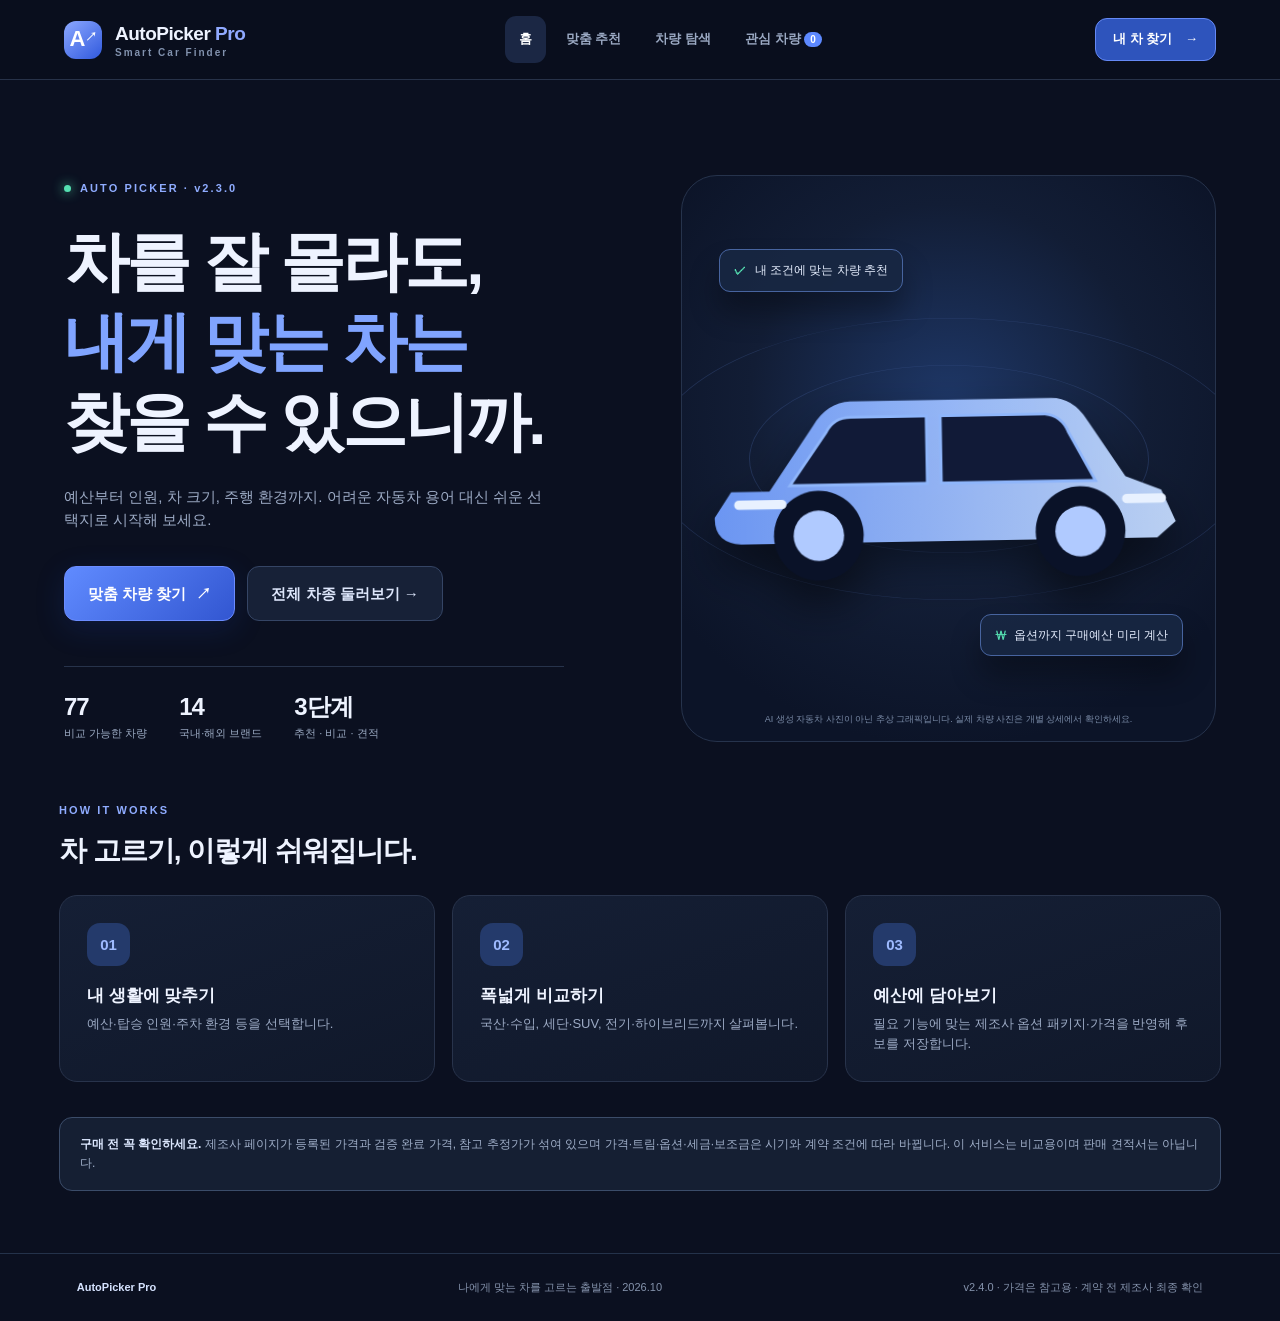
==== commit 5a7939e0: "feat: v2.4.0 audited Sportage Sorento trims, quote persistence and trim refit" ====
--- a/AutoPicker_Pro_Standalone.html
+++ b/AutoPicker_Pro_Standalone.html
@@ -68,13 +68,13 @@
 <div class="result-toolbar"><span id="resultCount">차량 불러오는 중</span><label>정렬 <select id="sortSelect"><option value="recommended">추천 순</option><option value="priceAsc">낮은 가격 순</option><option value="priceDesc">높은 가격 순</option><option value="name">이름 순</option></select></label></div><div class="vehicle-grid" id="carGrid"></div><div class="center"><button id="moreBtn" class="secondary hidden">더 보기 ↓</button></div><div class="notice slim">가격은 기본 트림·대표 사양 기준입니다. 연식·친환경차 세제혜택·수입 시점에 따라 상이합니다. <b>‘참고 추정’ 또는 ‘공식 출처 등록’ 표시는 이번 패치에서 최신 가격표를 다시 검증하지 않은 차종</b>입니다.</div></div></section>
 <section id="shortlistView" class="view hidden"><div class="sectionwrap"><div class="sectionhead"><span class="eyebrow">YOUR SHORTLIST</span><h1>내 최종 후보</h1><p>마음에 드는 차량과 계산한 예산을 저장하고 최대 4대를 나란히 비교하세요.</p></div><div class="compare-actions"><button id="compareBtn" class="primary">선택한 차량 비교하기</button><button id="exportBtn" class="secondary">저장 목록 내보내기 ↗</button><button id="clearBtn" class="ghost">목록 비우기</button></div><div class="vehicle-grid" id="shortlistGrid"></div><div id="compareOutput"></div></div></section>
 </main>
-<footer><span class="footerlogo">AutoPicker Pro</span> <span>나에게 맞는 차를 고르는 출발점 · 2026.10</span><span>v2.2.0 · 가격은 참고용 · 계약 전 제조사 최종 확인</span></footer>
+<footer><span class="footerlogo">AutoPicker Pro</span> <span>나에게 맞는 차를 고르는 출발점 · 2026.10</span><span>v2.4.0 · 가격은 참고용 · 계약 전 제조사 최종 확인</span></footer>
 </div>
 <div id="modal" class="modal hidden" role="dialog" aria-modal="true" aria-label="차량 상세와 구매 예산" tabindex="-1"><div class="modal-overlay" data-close="modal"></div><div class="modal-panel"><button id="modalClose" class="modal-close" aria-label="닫기">✕</button><div id="modalContent"></div></div></div>
 <div id="toast" role="status" aria-live="polite" class="toast hidden"></div>
 <script>
 /* 차량 기본 가격: 2026-10-08 확인 가능한 공식 시작가 + 별도 추정치. 사용 전 공식 사이트 재확인 필요. */
-const VEHICLES = [{"id":"casper","brand":"현대","name":"캐스퍼","origin":"국산","body":"경차","size":1,"seats":4,"power":"GAS","price":1546,"status":"official","official":"https://www.hyundai.com/kr/ko/e/all-vehicles","imageQuery":"Hyundai Casper 2024","tags":["city","affordable"]},{"id":"venue","brand":"현대","name":"베뉴","origin":"국산","body":"SUV","size":2,"seats":5,"power":"GAS","price":1994,"status":"official","official":"https://www.hyundai.com/kr/ko/e/all-vehicles","imageQuery":"Hyundai Venue 2025","tags":["city","affordable"]},{"id":"avante","brand":"현대","name":"디 올 뉴 아반떼","origin":"국산","body":"세단","size":2,"seats":5,"power":"GAS","price":2398,"status":"official","official":"https://www.hyundai.com/kr/ko/e/all-vehicles","imageQuery":"Hyundai Elantra 2026","tags":["affordable","city","beginner"]},{"id":"avante-hev","brand":"현대","name":"디 올 뉴 아반떼 하이브리드","origin":"국산","body":"세단","size":2,"seats":5,"power":"HEV","price":3042,"status":"official","official":"https://www.hyundai.com/kr/ko/e/all-vehicles","imageQuery":"Hyundai Elantra 2026","tags":["economy","city"]},{"id":"sonata","brand":"현대","name":"쏘나타 디 엣지","origin":"국산","body":"세단","size":3,"seats":5,"power":"GAS","price":2866,"status":"official","official":"https://www.hyundai.com/kr/ko/e/all-vehicles","imageQuery":"Hyundai Sonata 2025","tags":["comfort","family"]},{"id":"sonata-hev","brand":"현대","name":"쏘나타 디 엣지 하이브리드","origin":"국산","body":"세단","size":3,"seats":5,"power":"HEV","price":3318,"status":"official","official":"https://www.hyundai.com/kr/ko/e/all-vehicles","imageQuery":"Hyundai Sonata 2025","tags":["economy","comfort"]},{"id":"new-grandeur","brand":"현대","name":"더 뉴 그랜저","origin":"국산","body":"세단","size":4,"seats":5,"power":"GAS","price":4245,"status":"official","official":"https://www.hyundai.com/kr/ko/e/all-vehicles","imageQuery":"Hyundai Grandeur GN7","tags":["comfort","tech"],"image":"https://commons.wikimedia.org/wiki/Special:FilePath/00%20Hyundai%20Grandeur%20%28GN7%29.jpg","credit":"https://commons.wikimedia.org/wiki/File:00_Hyundai_Grandeur_(GN7).jpg"},{"id":"new-grandeur-hev","brand":"현대","name":"더 뉴 그랜저 하이브리드","origin":"국산","body":"세단","size":4,"seats":5,"power":"HEV","price":4833,"status":"official","official":"https://www.hyundai.com/kr/ko/e/all-vehicles","imageQuery":"Hyundai Grandeur GN7","tags":["comfort","economy"],"image":"https://commons.wikimedia.org/wiki/Special:FilePath/00%20Hyundai%20Grandeur%20%28GN7%29.jpg","credit":"https://commons.wikimedia.org/wiki/File:00_Hyundai_Grandeur_(GN7).jpg"},{"id":"kona","brand":"현대","name":"코나","origin":"국산","body":"SUV","size":2,"seats":5,"power":"GAS","price":2393,"status":"official","official":"https://www.hyundai.com/kr/ko/e/all-vehicles","imageQuery":"Hyundai Kona SX2","tags":["city","beginner"]},{"id":"kona-hev","brand":"현대","name":"코나 하이브리드","origin":"국산","body":"SUV","size":2,"seats":5,"power":"HEV","price":2938,"status":"official","official":"https://www.hyundai.com/kr/ko/e/all-vehicles","imageQuery":"Hyundai Kona SX2","tags":["economy","city"]},{"id":"kona-ev","brand":"현대","name":"코나 일렉트릭","origin":"국산","body":"SUV","size":2,"seats":5,"power":"EV","price":4152,"status":"official","official":"https://www.hyundai.com/kr/ko/e/all-vehicles","imageQuery":"Hyundai Kona Electric 2024","tags":["economy","city"]},{"id":"sonata-n","brand":"현대","name":"아반떼 N","origin":"국산","body":"세단","size":2,"seats":5,"power":"GAS","price":3356,"status":"official","official":"https://www.hyundai.com/kr/ko/e/all-vehicles","imageQuery":"Hyundai Elantra N 2024","tags":["performance"]},{"id":"Tucson","brand":"현대","name":"투싼","origin":"국산","body":"SUV","size":3,"seats":5,"power":"GAS","price":2844,"status":"official","official":"https://www.hyundai.com/kr/ko/e/all-vehicles","imageQuery":"Hyundai Tucson 2025","tags":["family","cargo"]},{"id":"Tucson-hev","brand":"현대","name":"투싼 하이브리드","origin":"국산","body":"SUV","size":3,"seats":5,"power":"HEV","price":3318,"status":"official","official":"https://www.hyundai.com/kr/ko/e/all-vehicles","imageQuery":"Hyundai Tucson 2025","tags":["economy","family"]},{"id":"santafe","brand":"현대","name":"싼타페","origin":"국산","body":"SUV","size":4,"seats":7,"power":"GAS","price":3657,"status":"official","official":"https://www.hyundai.com/kr/ko/e/all-vehicles","imageQuery":"Hyundai Santa Fe MX5","tags":["cargo","family","thirdrow"],"image":"https://commons.wikimedia.org/wiki/Special:FilePath/Hyundai%20Santa%20Fe%202.5T%20Calligraphy%20MX5%20Creamy%20White%20Pearl%20%285%29.jpg","credit":"https://commons.wikimedia.org/wiki/File:Hyundai_Santa_Fe_2.5T_Calligraphy_MX5_Creamy_White_Pearl_(5).jpg"},{"id":"santafe-hev","brand":"현대","name":"싼타페 하이브리드","origin":"국산","body":"SUV","size":4,"seats":7,"power":"HEV","price":4022,"status":"official","official":"https://www.hyundai.com/kr/ko/e/all-vehicles","imageQuery":"Hyundai Santa Fe MX5","tags":["cargo","economy","family","thirdrow"],"image":"https://commons.wikimedia.org/wiki/Special:FilePath/Hyundai%20Santa%20Fe%202.5T%20Calligraphy%20MX5%20Creamy%20White%20Pearl%20%285%29.jpg","credit":"https://commons.wikimedia.org/wiki/File:Hyundai_Santa_Fe_2.5T_Calligraphy_MX5_Creamy_White_Pearl_(5).jpg"},{"id":"palisade","brand":"현대","name":"디 올 뉴 팰리세이드","origin":"국산","body":"SUV","size":4,"seats":9,"power":"GAS","price":4478,"status":"official","official":"https://www.hyundai.com/kr/ko/e/all-vehicles","imageQuery":"Hyundai Palisade LX3 2026","tags":["thirdrow","cargo","comfort"]},{"id":"palisade-hev","brand":"현대","name":"디 올 뉴 팰리세이드 하이브리드","origin":"국산","body":"SUV","size":4,"seats":9,"power":"HEV","price":5077,"status":"official","official":"https://www.hyundai.com/kr/ko/e/all-vehicles","imageQuery":"Hyundai Palisade LX3 2026","tags":["thirdrow","comfort","economy"]},{"id":"ioniq5","brand":"현대","name":"아이오닉 5","origin":"국산","body":"SUV","size":3,"seats":5,"power":"EV","price":4735,"status":"official","official":"https://www.hyundai.com/kr/ko/e/all-vehicles","imageQuery":"Hyundai Ioniq 5 2025","tags":["tech","economy","cargo"]},{"id":"ioniq6","brand":"현대","name":"더 뉴 아이오닉 6","origin":"국산","body":"세단","size":3,"seats":5,"power":"EV","price":4856,"status":"official","official":"https://www.hyundai.com/kr/ko/e/all-vehicles","imageQuery":"Hyundai Ioniq 6 facelift 2026","tags":["tech","economy"]},{"id":"ioniq9","brand":"현대","name":"아이오닉 9","origin":"국산","body":"SUV","size":4,"seats":7,"power":"EV","price":6759,"status":"official","official":"https://www.hyundai.com/kr/ko/e/all-vehicles","imageQuery":"Hyundai Ioniq 9 2026","tags":["thirdrow","tech","comfort"]},{"id":"staria-hev","brand":"현대","name":"더 뉴 스타리아 하이브리드","origin":"국산","body":"MPV","size":4,"seats":9,"power":"HEV","price":4350,"status":"estimate","official":"https://www.hyundai.com/kr/ko/e/all-vehicles","imageQuery":"Hyundai Staria 2025","tags":["thirdrow","cargo","family"]},{"id":"morning","brand":"기아","name":"모닝","origin":"국산","body":"경차","size":1,"seats":5,"power":"GAS","price":1400,"status":"estimate","official":"https://www.kia.com/kr/vehicles/morning/price","imageQuery":"Kia Picanto 2024","tags":["city","beginner","affordable"]},{"id":"ray","brand":"기아","name":"레이","origin":"국산","body":"경차","size":1,"seats":5,"power":"GAS","price":1490,"status":"estimate","official":"https://www.kia.com/kr/vehicles/ray/price","imageQuery":"Kia Ray 2024","tags":["city","cargo","affordable"]},{"id":"ray-ev","brand":"기아","name":"레이 EV (4인승)","origin":"국산","body":"경차","size":1,"seats":4,"power":"EV","price":2852,"status":"official","official":"https://www.kia.com/kr/vehicles/ray-ev/price","imageQuery":"Kia Ray EV 2024","tags":["city","economy"],"image":"https://commons.wikimedia.org/wiki/Special:FilePath/Kia%20Ray%20EV%20TAM%20EV%20PE%20Smoke%20Blue%20%283%29.jpg","credit":"https://commons.wikimedia.org/wiki/File:Kia_Ray_EV_TAM_EV_PE_Smoke_Blue_(3).jpg"},{"id":"seltos","brand":"기아","name":"디 올 뉴 셀토스 1.6T","origin":"국산","body":"SUV","size":2,"seats":5,"power":"GAS","price":2512,"status":"official","official":"https://www.kia.com/kr/vehicles/seltos/price","imageQuery":"Kia Seltos 2026","tags":["city","tech","beginner"]},{"id":"seltos-hev","brand":"기아","name":"디 올 뉴 셀토스 하이브리드","origin":"국산","body":"SUV","size":2,"seats":5,"power":"HEV","price":3020,"status":"estimate","official":"https://www.kia.com/kr/vehicles/seltos/price","imageQuery":"Kia Seltos 2026","tags":["city","economy"]},{"id":"k5","brand":"기아","name":"K5","origin":"국산","body":"세단","size":3,"seats":5,"power":"GAS","price":2750,"status":"estimate","official":"https://www.kia.com/kr/vehicles/k5/price","imageQuery":"Kia K5 2025","tags":["comfort","affordable"]},{"id":"k5-hev","brand":"기아","name":"K5 하이브리드","origin":"국산","body":"세단","size":3,"seats":5,"power":"HEV","price":3450,"status":"estimate","official":"https://www.kia.com/kr/vehicles/k5/price","imageQuery":"Kia K5 2025","tags":["economy","comfort"]},{"id":"k8","brand":"기아","name":"K8","origin":"국산","body":"세단","size":4,"seats":5,"power":"GAS","price":3650,"status":"estimate","official":"https://www.kia.com/kr/vehicles/k8/price","imageQuery":"Kia K8 2025","tags":["comfort","tech"]},{"id":"k8-hev","brand":"기아","name":"K8 하이브리드","origin":"국산","body":"세단","size":4,"seats":5,"power":"HEV","price":4300,"status":"estimate","official":"https://www.kia.com/kr/vehicles/k8/price","imageQuery":"Kia K8 2025","tags":["comfort","economy"]},{"id":"sportage","brand":"기아","name":"스포티지","origin":"국산","body":"SUV","size":3,"seats":5,"power":"GAS","price":2800,"status":"estimate","official":"https://www.kia.com/kr/vehicles/sportage/price","imageQuery":"Kia Sportage 2025","tags":["family","cargo"]},{"id":"sportage-hev","brand":"기아","name":"스포티지 하이브리드","origin":"국산","body":"SUV","size":3,"seats":5,"power":"HEV","price":3400,"status":"estimate","official":"https://www.kia.com/kr/vehicles/sportage/price","imageQuery":"Kia Sportage 2025","tags":["economy","family"]},{"id":"sorento","brand":"기아","name":"쏘렌토 2.5T","origin":"국산","body":"SUV","size":4,"seats":7,"power":"GAS","price":3641,"status":"official","official":"https://www.kia.com/kr/vehicles/sorento/price","imageQuery":"Kia Sorento MQ4 facelift","tags":["family","thirdrow","cargo"],"image":"https://commons.wikimedia.org/wiki/Special:FilePath/Kia%20Sorento%20MQ4%20FL%201.6T%20Hybrid%20Gravity%20Aurora%20Black%20Pearl%20%281%29.jpg","credit":"https://commons.wikimedia.org/wiki/File:Kia_Sorento_MQ4_FL_1.6T_Hybrid_Gravity_Aurora_Black_Pearl_(1).jpg"},{"id":"sorento-hev","brand":"기아","name":"쏘렌토 하이브리드","origin":"국산","body":"SUV","size":4,"seats":7,"power":"HEV","price":4050,"status":"estimate","official":"https://www.kia.com/kr/vehicles/sorento/price","imageQuery":"Kia Sorento MQ4 facelift","tags":["family","economy","thirdrow"],"image":"https://commons.wikimedia.org/wiki/Special:FilePath/Kia%20Sorento%20MQ4%20FL%201.6T%20Hybrid%20Gravity%20Aurora%20Black%20Pearl%20%281%29.jpg","credit":"https://commons.wikimedia.org/wiki/File:Kia_Sorento_MQ4_FL_1.6T_Hybrid_Gravity_Aurora_Black_Pearl_(1).jpg"},{"id":"carnival","brand":"기아","name":"카니발 3.5","origin":"국산","body":"MPV","size":4,"seats":9,"power":"GAS","price":3686,"status":"official","official":"https://www.kia.com/kr/vehicles/carnival/price","imageQuery":"Kia Carnival KA4 facelift","tags":["thirdrow","cargo","family"],"image":"https://commons.wikimedia.org/wiki/Special:FilePath/Kia%20Carnival%203.5%20KA4%20PE%20Snow%20White%20Pearl%20%288%29.jpg","credit":"https://commons.wikimedia.org/wiki/File:Kia_Carnival_3.5_KA4_PE_Snow_White_Pearl_(8).jpg"},{"id":"carnival-hev","brand":"기아","name":"카니발 하이브리드","origin":"국산","body":"MPV","size":4,"seats":9,"power":"HEV","price":4141,"status":"estimated_from_official","official":"https://www.kia.com/kr/vehicles/carnival/price","imageQuery":"Kia Carnival KA4 facelift","tags":["thirdrow","cargo","economy"],"image":"https://commons.wikimedia.org/wiki/Special:FilePath/Kia%20Carnival%203.5%20KA4%20PE%20Snow%20White%20Pearl%20%288%29.jpg","credit":"https://commons.wikimedia.org/wiki/File:Kia_Carnival_3.5_KA4_PE_Snow_White_Pearl_(8).jpg"},{"id":"EV3","brand":"기아","name":"EV3","origin":"국산","body":"SUV","size":2,"seats":5,"power":"EV","price":3995,"status":"official","official":"https://www.kia.com/kr/vehicles/ev3/price","imageQuery":"Kia EV3 2025","tags":["economy","city","tech"],"image":"https://commons.wikimedia.org/wiki/Special:FilePath/Kia%20EV3%20%282025%29%20%2854810638023%29.jpg","credit":"https://commons.wikimedia.org/wiki/File:Kia_EV3_(2025)_(54810638023).jpg"},{"id":"EV4","brand":"기아","name":"EV4","origin":"국산","body":"세단","size":3,"seats":5,"power":"EV","price":4042,"status":"official","official":"https://www.kia.com/kr/vehicles/ev4/price","imageQuery":"Kia EV4 2025","tags":["tech","economy"],"image":"https://commons.wikimedia.org/wiki/Special:FilePath/Kia%20EV4%20Sedan%20CT1%202025-04-11%20%2801%29.jpg","credit":"https://commons.wikimedia.org/wiki/File:Kia_EV4_Sedan_CT1_2025-04-11_(01).jpg"},{"id":"EV5","brand":"기아","name":"EV5","origin":"국산","body":"SUV","size":3,"seats":5,"power":"EV","price":4155,"status":"official","official":"https://www.kia.com/kr/vehicles/ev5/price","imageQuery":"Kia EV5 2025","tags":["cargo","economy"],"image":"https://commons.wikimedia.org/wiki/Special:FilePath/Kia%20EV5%2001%20China%202025-03-25.jpg","credit":"https://commons.wikimedia.org/wiki/File:Kia_EV5_01_China_2025-03-25.jpg"},{"id":"EV6","brand":"기아","name":"EV6","origin":"국산","body":"SUV","size":3,"seats":5,"power":"EV","price":5260,"status":"estimate","official":"https://www.kia.com/kr/vehicles/ev6/price","imageQuery":"Kia EV6 2025","tags":["performance","tech"],"image":"https://commons.wikimedia.org/wiki/Special:FilePath/KIA%20EV6%20%28Fully%20Charged%202022%29.jpg","credit":"https://commons.wikimedia.org/wiki/File:KIA_EV6_(Fully_Charged_2022).jpg"},{"id":"EV9","brand":"기아","name":"EV9","origin":"국산","body":"SUV","size":4,"seats":7,"power":"EV","price":6900,"status":"estimate","official":"https://www.kia.com/kr/vehicles/ev9/price","imageQuery":"Kia EV9 2025","tags":["thirdrow","tech","cargo"]},{"id":"G70","brand":"제네시스","name":"G70","origin":"국산","body":"세단","size":3,"seats":5,"power":"GAS","price":4500,"status":"official","official":"https://www.genesis.com/kr/ko/models/g70","imageQuery":"Genesis G70 2025","tags":["performance","comfort"]},{"id":"G80","brand":"제네시스","name":"G80","origin":"국산","body":"세단","size":4,"seats":5,"power":"GAS","price":6063,"status":"official","official":"https://www.genesis.com/kr/ko/models/g80","imageQuery":"Genesis G80 2025","tags":["comfort","tech"],"image":"https://commons.wikimedia.org/wiki/Special:FilePath/Genesis%20G80%20RG3%20PE%20Savile%20Silver%20%281%29.jpg","credit":"https://commons.wikimedia.org/wiki/File:Genesis_G80_RG3_PE_Savile_Silver_(1).jpg"},{"id":"G90","brand":"제네시스","name":"G90","origin":"국산","body":"세단","size":4,"seats":5,"power":"GAS","price":9748,"status":"official","official":"https://www.genesis.com/kr/ko/models/g90","imageQuery":"Genesis G90 2025","tags":["comfort","tech"]},{"id":"GV70","brand":"제네시스","name":"GV70","origin":"국산","body":"SUV","size":3,"seats":5,"power":"GAS","price":5473,"status":"official","official":"https://www.genesis.com/kr/ko/models/gv70","imageQuery":"Genesis GV70 2025","tags":["comfort","tech"]},{"id":"GV80","brand":"제네시스","name":"GV80","origin":"국산","body":"SUV","size":4,"seats":7,"power":"GAS","price":6985,"status":"official","official":"https://www.genesis.com/kr/ko/models/gv80","imageQuery":"Genesis GV80 2025","tags":["comfort","thirdrow"],"image":"https://commons.wikimedia.org/wiki/Special:FilePath/Genesis%20GV80%20IAA%202021%201X7A0165.jpg","credit":"https://commons.wikimedia.org/wiki/File:Genesis_GV80_IAA_2021_1X7A0165.jpg"},{"id":"GV60","brand":"제네시스","name":"GV60","origin":"국산","body":"SUV","size":3,"seats":5,"power":"EV","price":6828,"status":"official","official":"https://www.genesis.com/kr/ko/models/gv60","imageQuery":"Genesis GV60 2025","tags":["tech","performance"]},{"id":"model3","brand":"테슬라","name":"모델 3","origin":"수입","body":"세단","size":3,"seats":5,"power":"EV","price":5300,"status":"estimate","official":"https://www.tesla.com/ko_kr/model3","imageQuery":"Tesla Model 3 Highland 2024","tags":["economy","tech"]},{"id":"modely","brand":"테슬라","name":"모델 Y","origin":"수입","body":"SUV","size":3,"seats":5,"power":"EV","price":5300,"status":"estimate","official":"https://www.tesla.com/ko_kr/modely","imageQuery":"Tesla Model Y Juniper 2025","tags":["tech","economy","cargo"],"image":"https://commons.wikimedia.org/wiki/Special:FilePath/2025%20Tesla%20Model%20Y%20Juniper%20Long%20Range%20AWD.jpg","credit":"https://commons.wikimedia.org/wiki/File:2025_Tesla_Model_Y_Juniper_Long_Range_AWD.jpg"},{"id":"rav4","brand":"토요타","name":"RAV4 하이브리드","origin":"수입","body":"SUV","size":3,"seats":5,"power":"HEV","price":4500,"status":"estimate","official":"https://www.toyota.co.kr","imageQuery":"Toyota RAV4 2025","tags":["economy","cargo"]},{"id":"camry","brand":"토요타","name":"캠리 하이브리드","origin":"수입","body":"세단","size":3,"seats":5,"power":"HEV","price":4800,"status":"estimate","official":"https://www.toyota.co.kr","imageQuery":"Toyota Camry XV80 2025","tags":["comfort","economy"]},{"id":"prius","brand":"토요타","name":"프리우스","origin":"수입","body":"세단","size":2,"seats":5,"power":"HEV","price":4000,"status":"estimate","official":"https://www.toyota.co.kr","imageQuery":"Toyota Prius 2024","tags":["economy","city"]},{"id":"es300h","brand":"렉서스","name":"ES 300h","origin":"수입","body":"세단","size":4,"seats":5,"power":"HEV","price":6500,"status":"estimate","official":"https://www.lexus.co.kr","imageQuery":"Lexus ES 300h 2025","tags":["comfort","economy"]},{"id":"nx350h","brand":"렉서스","name":"NX 350h","origin":"수입","body":"SUV","size":3,"seats":5,"power":"HEV","price":6900,"status":"estimate","official":"https://www.lexus.co.kr","imageQuery":"Lexus NX 350h 2025","tags":["comfort","economy"]},{"id":"crv","brand":"혼다","name":"CR-V 하이브리드","origin":"수입","body":"SUV","size":3,"seats":5,"power":"HEV","price":5600,"status":"estimate","official":"https://www.hondakorea.co.kr","imageQuery":"Honda CR-V 2024","tags":["family","economy"]},{"id":"accord","brand":"혼다","name":"어코드 하이브리드","origin":"수입","body":"세단","size":3,"seats":5,"power":"HEV","price":5300,"status":"estimate","official":"https://www.hondakorea.co.kr","imageQuery":"Honda Accord Hybrid 2025","tags":["economy","comfort"]},{"id":"320i","brand":"BMW","name":"320i","origin":"수입","body":"세단","size":3,"seats":5,"power":"GAS","price":5800,"status":"estimate","official":"https://www.bmw.co.kr","imageQuery":"BMW 320i G20 2025","tags":["performance","comfort"]},{"id":"520i","brand":"BMW","name":"520i","origin":"수입","body":"세단","size":4,"seats":5,"power":"GAS","price":7100,"status":"estimate","official":"https://www.bmw.co.kr","imageQuery":"BMW 520i G60 2025","tags":["comfort","tech"]},{"id":"x1","brand":"BMW","name":"X1","origin":"수입","body":"SUV","size":2,"seats":5,"power":"GAS","price":6100,"status":"estimate","official":"https://www.bmw.co.kr","imageQuery":"BMW X1 U11 2024","tags":["city","comfort"]},{"id":"x3","brand":"BMW","name":"X3","origin":"수입","body":"SUV","size":3,"seats":5,"power":"GAS","price":7200,"status":"estimate","official":"https://www.bmw.co.kr","imageQuery":"BMW X3 G45 2025","tags":["comfort","cargo"]},{"id":"x5","brand":"BMW","name":"X5","origin":"수입","body":"SUV","size":4,"seats":7,"power":"GAS","price":12500,"status":"estimate","official":"https://www.bmw.co.kr","imageQuery":"BMW X5 G05 2024","tags":["comfort","thirdrow"]},{"id":"c200","brand":"벤츠","name":"C 200","origin":"수입","body":"세단","size":3,"seats":5,"power":"GAS","price":6500,"status":"estimate","official":"https://www.mercedes-benz.co.kr","imageQuery":"Mercedes-Benz C-Class W206 2024","tags":["comfort","tech"]},{"id":"e200","brand":"벤츠","name":"E 200","origin":"수입","body":"세단","size":4,"seats":5,"power":"GAS","price":7400,"status":"estimate","official":"https://www.mercedes-benz.co.kr","imageQuery":"Mercedes-Benz E-Class W214 2025","tags":["comfort","tech"]},{"id":"glc","brand":"벤츠","name":"GLC 300","origin":"수입","body":"SUV","size":3,"seats":5,"power":"GAS","price":8700,"status":"estimate","official":"https://www.mercedes-benz.co.kr","imageQuery":"Mercedes-Benz GLC X254 2024","tags":["comfort","tech"]},{"id":"gle","brand":"벤츠","name":"GLE 450","origin":"수입","body":"SUV","size":4,"seats":7,"power":"GAS","price":12700,"status":"estimate","official":"https://www.mercedes-benz.co.kr","imageQuery":"Mercedes-Benz GLE 2025","tags":["comfort","thirdrow"]},{"id":"q5","brand":"아우디","name":"Q5","origin":"수입","body":"SUV","size":3,"seats":5,"power":"GAS","price":7000,"status":"estimate","official":"https://www.audi.co.kr","imageQuery":"Audi Q5 2025","tags":["comfort","tech"]},{"id":"a6","brand":"아우디","name":"A6","origin":"수입","body":"세단","size":4,"seats":5,"power":"GAS","price":6900,"status":"estimate","official":"https://www.audi.co.kr","imageQuery":"Audi A6 2025","tags":["comfort","tech"]},{"id":"xc40","brand":"볼보","name":"XC40","origin":"수입","body":"SUV","size":2,"seats":5,"power":"GAS","price":4900,"status":"estimate","official":"https://www.volvocars.com/kr","imageQuery":"Volvo XC40 2025","tags":["safety","city"]},{"id":"xc60","brand":"볼보","name":"XC60","origin":"수입","body":"SUV","size":3,"seats":5,"power":"GAS","price":6500,"status":"estimate","official":"https://www.volvocars.com/kr","imageQuery":"Volvo XC60 2025","tags":["safety","comfort"]},{"id":"xc90","brand":"볼보","name":"XC90","origin":"수입","body":"SUV","size":4,"seats":7,"power":"GAS","price":8800,"status":"estimate","official":"https://www.volvocars.com/kr","imageQuery":"Volvo XC90 2025","tags":["safety","thirdrow"]},{"id":"id4","brand":"폭스바겐","name":"ID.4","origin":"수입","body":"SUV","size":3,"seats":5,"power":"EV","price":5400,"status":"estimate","official":"https://www.volkswagen.co.kr","imageQuery":"Volkswagen ID.4 2024","tags":["economy","cargo"]},{"id":"tiguan","brand":"폭스바겐","name":"티구안","origin":"수입","body":"SUV","size":3,"seats":5,"power":"GAS","price":5000,"status":"estimate","official":"https://www.volkswagen.co.kr","imageQuery":"Volkswagen Tiguan 2025","tags":["family","comfort"]},{"id":"atto3","brand":"BYD","name":"아토 3","origin":"수입","body":"SUV","size":2,"seats":5,"power":"EV","price":3150,"status":"estimate","official":"https://www.bydauto.kr","imageQuery":"BYD Atto 3 2024","tags":["city","economy"],"image":"https://commons.wikimedia.org/wiki/Special:FilePath/2024%20BYD%20Atto%203%201.jpg","credit":"https://commons.wikimedia.org/wiki/File:2024_BYD_Atto_3_1.jpg"},{"id":"seal","brand":"BYD","name":"씰","origin":"수입","body":"세단","size":3,"seats":5,"power":"EV","price":4000,"status":"estimate","official":"https://www.bydauto.kr","imageQuery":"BYD Seal 2024","tags":["tech","performance"]},{"id":"sealion7","brand":"BYD","name":"씨라이언 7","origin":"수입","body":"SUV","size":3,"seats":5,"power":"EV","price":4800,"status":"estimate","official":"https://www.bydauto.kr","imageQuery":"BYD Sealion 7 2025","tags":["tech","cargo"]},{"id":"macan","brand":"포르쉐","name":"마칸 일렉트릭","origin":"수입","body":"SUV","size":3,"seats":5,"power":"EV","price":11000,"status":"estimate","official":"https://www.porsche.com/korea/ko","imageQuery":"Porsche Macan electric 2025","tags":["performance","tech"]}];
+const VEHICLES = [{"id":"casper","brand":"현대","name":"캐스퍼","origin":"국산","body":"경차","size":1,"seats":4,"power":"GAS","price":1546,"status":"official","official":"https://www.hyundai.com/kr/ko/e/all-vehicles","imageQuery":"Hyundai Casper 2024","tags":["city","affordable"]},{"id":"venue","brand":"현대","name":"베뉴","origin":"국산","body":"SUV","size":2,"seats":5,"power":"GAS","price":1994,"status":"official","official":"https://www.hyundai.com/kr/ko/e/all-vehicles","imageQuery":"Hyundai Venue 2025","tags":["city","affordable"]},{"id":"avante","brand":"현대","name":"디 올 뉴 아반떼","origin":"국산","body":"세단","size":2,"seats":5,"power":"GAS","price":2398,"status":"official","official":"https://www.hyundai.com/kr/ko/e/all-vehicles","imageQuery":"Hyundai Elantra 2026","tags":["affordable","city","beginner"]},{"id":"avante-hev","brand":"현대","name":"디 올 뉴 아반떼 하이브리드","origin":"국산","body":"세단","size":2,"seats":5,"power":"HEV","price":3042,"status":"official","official":"https://www.hyundai.com/kr/ko/e/all-vehicles","imageQuery":"Hyundai Elantra 2026","tags":["economy","city"]},{"id":"sonata","brand":"현대","name":"쏘나타 디 엣지","origin":"국산","body":"세단","size":3,"seats":5,"power":"GAS","price":2866,"status":"official","official":"https://www.hyundai.com/kr/ko/e/all-vehicles","imageQuery":"Hyundai Sonata 2025","tags":["comfort","family"]},{"id":"sonata-hev","brand":"현대","name":"쏘나타 디 엣지 하이브리드","origin":"국산","body":"세단","size":3,"seats":5,"power":"HEV","price":3318,"status":"official","official":"https://www.hyundai.com/kr/ko/e/all-vehicles","imageQuery":"Hyundai Sonata 2025","tags":["economy","comfort"]},{"id":"new-grandeur","brand":"현대","name":"더 뉴 그랜저","origin":"국산","body":"세단","size":4,"seats":5,"power":"GAS","price":4245,"status":"official","official":"https://www.hyundai.com/kr/ko/e/all-vehicles","imageQuery":"Hyundai Grandeur GN7","tags":["comfort","tech"],"image":"https://commons.wikimedia.org/wiki/Special:FilePath/00%20Hyundai%20Grandeur%20%28GN7%29.jpg","credit":"https://commons.wikimedia.org/wiki/File:00_Hyundai_Grandeur_(GN7).jpg"},{"id":"new-grandeur-hev","brand":"현대","name":"더 뉴 그랜저 하이브리드","origin":"국산","body":"세단","size":4,"seats":5,"power":"HEV","price":4833,"status":"official","official":"https://www.hyundai.com/kr/ko/e/all-vehicles","imageQuery":"Hyundai Grandeur GN7","tags":["comfort","economy"],"image":"https://commons.wikimedia.org/wiki/Special:FilePath/00%20Hyundai%20Grandeur%20%28GN7%29.jpg","credit":"https://commons.wikimedia.org/wiki/File:00_Hyundai_Grandeur_(GN7).jpg"},{"id":"kona","brand":"현대","name":"코나","origin":"국산","body":"SUV","size":2,"seats":5,"power":"GAS","price":2393,"status":"official","official":"https://www.hyundai.com/kr/ko/e/all-vehicles","imageQuery":"Hyundai Kona SX2","tags":["city","beginner"]},{"id":"kona-hev","brand":"현대","name":"코나 하이브리드","origin":"국산","body":"SUV","size":2,"seats":5,"power":"HEV","price":2938,"status":"official","official":"https://www.hyundai.com/kr/ko/e/all-vehicles","imageQuery":"Hyundai Kona SX2","tags":["economy","city"]},{"id":"kona-ev","brand":"현대","name":"코나 일렉트릭","origin":"국산","body":"SUV","size":2,"seats":5,"power":"EV","price":4152,"status":"official","official":"https://www.hyundai.com/kr/ko/e/all-vehicles","imageQuery":"Hyundai Kona Electric 2024","tags":["economy","city"]},{"id":"sonata-n","brand":"현대","name":"아반떼 N","origin":"국산","body":"세단","size":2,"seats":5,"power":"GAS","price":3356,"status":"official","official":"https://www.hyundai.com/kr/ko/e/all-vehicles","imageQuery":"Hyundai Elantra N 2024","tags":["performance"]},{"id":"Tucson","brand":"현대","name":"투싼","origin":"국산","body":"SUV","size":3,"seats":5,"power":"GAS","price":2844,"status":"official","official":"https://www.hyundai.com/kr/ko/e/all-vehicles","imageQuery":"Hyundai Tucson 2025","tags":["family","cargo"]},{"id":"Tucson-hev","brand":"현대","name":"투싼 하이브리드","origin":"국산","body":"SUV","size":3,"seats":5,"power":"HEV","price":3318,"status":"official","official":"https://www.hyundai.com/kr/ko/e/all-vehicles","imageQuery":"Hyundai Tucson 2025","tags":["economy","family"]},{"id":"santafe","brand":"현대","name":"싼타페","origin":"국산","body":"SUV","size":4,"seats":7,"power":"GAS","price":3657,"status":"official","official":"https://www.hyundai.com/kr/ko/e/all-vehicles","imageQuery":"Hyundai Santa Fe MX5","tags":["cargo","family","thirdrow"],"image":"https://commons.wikimedia.org/wiki/Special:FilePath/Hyundai%20Santa%20Fe%202.5T%20Calligraphy%20MX5%20Creamy%20White%20Pearl%20%285%29.jpg","credit":"https://commons.wikimedia.org/wiki/File:Hyundai_Santa_Fe_2.5T_Calligraphy_MX5_Creamy_White_Pearl_(5).jpg"},{"id":"santafe-hev","brand":"현대","name":"싼타페 하이브리드","origin":"국산","body":"SUV","size":4,"seats":7,"power":"HEV","price":4022,"status":"official","official":"https://www.hyundai.com/kr/ko/e/vehicles/santafe-hybrid/price","imageQuery":"Hyundai Santa Fe MX5","tags":["cargo","economy","family","thirdrow"],"image":"https://commons.wikimedia.org/wiki/Special:FilePath/Hyundai%20Santa%20Fe%202.5T%20Calligraphy%20MX5%20Creamy%20White%20Pearl%20%285%29.jpg","credit":"https://commons.wikimedia.org/wiki/File:Hyundai_Santa_Fe_2.5T_Calligraphy_MX5_Creamy_White_Pearl_(5).jpg"},{"id":"palisade","brand":"현대","name":"디 올 뉴 팰리세이드","origin":"국산","body":"SUV","size":4,"seats":9,"power":"GAS","price":4478,"status":"official","official":"https://www.hyundai.com/kr/ko/e/vehicles/palisade/price","imageQuery":"Hyundai Palisade LX3 2026","tags":["thirdrow","cargo","comfort"]},{"id":"palisade-hev","brand":"현대","name":"디 올 뉴 팰리세이드 하이브리드","origin":"국산","body":"SUV","size":4,"seats":9,"power":"HEV","price":5077,"status":"official","official":"https://www.hyundai.com/kr/ko/e/all-vehicles","imageQuery":"Hyundai Palisade LX3 2026","tags":["thirdrow","comfort","economy"]},{"id":"ioniq5","brand":"현대","name":"아이오닉 5","origin":"국산","body":"SUV","size":3,"seats":5,"power":"EV","price":4735,"status":"official","official":"https://www.hyundai.com/kr/ko/e/all-vehicles","imageQuery":"Hyundai Ioniq 5 2025","tags":["tech","economy","cargo"]},{"id":"ioniq6","brand":"현대","name":"더 뉴 아이오닉 6","origin":"국산","body":"세단","size":3,"seats":5,"power":"EV","price":4856,"status":"official","official":"https://www.hyundai.com/kr/ko/e/all-vehicles","imageQuery":"Hyundai Ioniq 6 facelift 2026","tags":["tech","economy"]},{"id":"ioniq9","brand":"현대","name":"아이오닉 9","origin":"국산","body":"SUV","size":4,"seats":7,"power":"EV","price":6759,"status":"official","official":"https://www.hyundai.com/kr/ko/e/all-vehicles","imageQuery":"Hyundai Ioniq 9 2026","tags":["thirdrow","tech","comfort"]},{"id":"staria-hev","brand":"현대","name":"더 뉴 스타리아 하이브리드","origin":"국산","body":"MPV","size":4,"seats":9,"power":"HEV","price":4350,"status":"estimate","official":"https://www.hyundai.com/kr/ko/e/all-vehicles","imageQuery":"Hyundai Staria 2025","tags":["thirdrow","cargo","family"]},{"id":"morning","brand":"기아","name":"모닝","origin":"국산","body":"경차","size":1,"seats":5,"power":"GAS","price":1400,"status":"estimate","official":"https://www.kia.com/kr/vehicles/morning/price","imageQuery":"Kia Picanto 2024","tags":["city","beginner","affordable"]},{"id":"ray","brand":"기아","name":"레이","origin":"국산","body":"경차","size":1,"seats":5,"power":"GAS","price":1490,"status":"estimate","official":"https://www.kia.com/kr/vehicles/ray/price","imageQuery":"Kia Ray 2024","tags":["city","cargo","affordable"]},{"id":"ray-ev","brand":"기아","name":"레이 EV (4인승)","origin":"국산","body":"경차","size":1,"seats":4,"power":"EV","price":2852,"status":"official","official":"https://www.kia.com/kr/vehicles/ray-ev/price","imageQuery":"Kia Ray EV 2024","tags":["city","economy"],"image":"https://commons.wikimedia.org/wiki/Special:FilePath/Kia%20Ray%20EV%20TAM%20EV%20PE%20Smoke%20Blue%20%283%29.jpg","credit":"https://commons.wikimedia.org/wiki/File:Kia_Ray_EV_TAM_EV_PE_Smoke_Blue_(3).jpg"},{"id":"seltos","brand":"기아","name":"디 올 뉴 셀토스 1.6T","origin":"국산","body":"SUV","size":2,"seats":5,"power":"GAS","price":2512,"status":"official","official":"https://www.kia.com/kr/vehicles/seltos/price/","imageQuery":"Kia Seltos 2026","tags":["city","tech","beginner"]},{"id":"seltos-hev","brand":"기아","name":"디 올 뉴 셀토스 하이브리드","origin":"국산","body":"SUV","size":2,"seats":5,"power":"HEV","price":3020,"status":"estimate","official":"https://www.kia.com/kr/vehicles/seltos/price","imageQuery":"Kia Seltos 2026","tags":["city","economy"]},{"id":"k5","brand":"기아","name":"K5","origin":"국산","body":"세단","size":3,"seats":5,"power":"GAS","price":2750,"status":"estimate","official":"https://www.kia.com/kr/vehicles/k5/price","imageQuery":"Kia K5 2025","tags":["comfort","affordable"]},{"id":"k5-hev","brand":"기아","name":"K5 하이브리드","origin":"국산","body":"세단","size":3,"seats":5,"power":"HEV","price":3450,"status":"estimate","official":"https://www.kia.com/kr/vehicles/k5/price","imageQuery":"Kia K5 2025","tags":["economy","comfort"]},{"id":"k8","brand":"기아","name":"K8","origin":"국산","body":"세단","size":4,"seats":5,"power":"GAS","price":3650,"status":"estimate","official":"https://www.kia.com/kr/vehicles/k8/price","imageQuery":"Kia K8 2025","tags":["comfort","tech"]},{"id":"k8-hev","brand":"기아","name":"K8 하이브리드","origin":"국산","body":"세단","size":4,"seats":5,"power":"HEV","price":4300,"status":"estimate","official":"https://www.kia.com/kr/vehicles/k8/price","imageQuery":"Kia K8 2025","tags":["comfort","economy"]},{"id":"sportage","brand":"기아","name":"스포티지","origin":"국산","body":"SUV","size":3,"seats":5,"power":"GAS","price":2944,"status":"official","official":"https://www.kia.com/kr/vehicles/sportage/price","imageQuery":"Kia Sportage 2025","tags":["family","cargo"]},{"id":"sportage-hev","brand":"기아","name":"스포티지 하이브리드","origin":"국산","body":"SUV","size":3,"seats":5,"power":"HEV","price":3436,"status":"official","official":"https://www.kia.com/kr/vehicles/sportage/price","imageQuery":"Kia Sportage 2025","tags":["economy","family"]},{"id":"sorento","brand":"기아","name":"쏘렌토 2.5T","origin":"국산","body":"SUV","size":4,"seats":7,"power":"GAS","price":3641,"status":"official","official":"https://www.kia.com/kr/vehicles/sorento/price","imageQuery":"Kia Sorento MQ4 facelift","tags":["family","thirdrow","cargo"],"image":"https://commons.wikimedia.org/wiki/Special:FilePath/Kia%20Sorento%20MQ4%20FL%201.6T%20Hybrid%20Gravity%20Aurora%20Black%20Pearl%20%281%29.jpg","credit":"https://commons.wikimedia.org/wiki/File:Kia_Sorento_MQ4_FL_1.6T_Hybrid_Gravity_Aurora_Black_Pearl_(1).jpg"},{"id":"sorento-hev","brand":"기아","name":"쏘렌토 하이브리드","origin":"국산","body":"SUV","size":4,"seats":7,"power":"HEV","price":3963,"status":"official","official":"https://www.kia.com/kr/vehicles/sorento/price","imageQuery":"Kia Sorento MQ4 facelift","tags":["family","economy","thirdrow"],"image":"https://commons.wikimedia.org/wiki/Special:FilePath/Kia%20Sorento%20MQ4%20FL%201.6T%20Hybrid%20Gravity%20Aurora%20Black%20Pearl%20%281%29.jpg","credit":"https://commons.wikimedia.org/wiki/File:Kia_Sorento_MQ4_FL_1.6T_Hybrid_Gravity_Aurora_Black_Pearl_(1).jpg"},{"id":"carnival","brand":"기아","name":"카니발 3.5","origin":"국산","body":"MPV","size":4,"seats":9,"power":"GAS","price":3686,"status":"official","official":"https://www.kia.com/kr/vehicles/carnival/price/","imageQuery":"Kia Carnival KA4 facelift","tags":["thirdrow","cargo","family"],"image":"https://commons.wikimedia.org/wiki/Special:FilePath/Kia%20Carnival%203.5%20KA4%20PE%20Snow%20White%20Pearl%20%288%29.jpg","credit":"https://commons.wikimedia.org/wiki/File:Kia_Carnival_3.5_KA4_PE_Snow_White_Pearl_(8).jpg"},{"id":"carnival-hev","brand":"기아","name":"카니발 하이브리드","origin":"국산","body":"MPV","size":4,"seats":9,"power":"HEV","price":4141,"status":"estimated_from_official","official":"https://www.kia.com/kr/vehicles/carnival/price","imageQuery":"Kia Carnival KA4 facelift","tags":["thirdrow","cargo","economy"],"image":"https://commons.wikimedia.org/wiki/Special:FilePath/Kia%20Carnival%203.5%20KA4%20PE%20Snow%20White%20Pearl%20%288%29.jpg","credit":"https://commons.wikimedia.org/wiki/File:Kia_Carnival_3.5_KA4_PE_Snow_White_Pearl_(8).jpg"},{"id":"EV3","brand":"기아","name":"EV3","origin":"국산","body":"SUV","size":2,"seats":5,"power":"EV","price":3995,"status":"official","official":"https://www.kia.com/kr/vehicles/ev3/price","imageQuery":"Kia EV3 2025","tags":["economy","city","tech"],"image":"https://commons.wikimedia.org/wiki/Special:FilePath/Kia%20EV3%20%282025%29%20%2854810638023%29.jpg","credit":"https://commons.wikimedia.org/wiki/File:Kia_EV3_(2025)_(54810638023).jpg"},{"id":"EV4","brand":"기아","name":"EV4","origin":"국산","body":"세단","size":3,"seats":5,"power":"EV","price":4042,"status":"official","official":"https://www.kia.com/kr/vehicles/ev4/price","imageQuery":"Kia EV4 2025","tags":["tech","economy"],"image":"https://commons.wikimedia.org/wiki/Special:FilePath/Kia%20EV4%20Sedan%20CT1%202025-04-11%20%2801%29.jpg","credit":"https://commons.wikimedia.org/wiki/File:Kia_EV4_Sedan_CT1_2025-04-11_(01).jpg"},{"id":"EV5","brand":"기아","name":"EV5","origin":"국산","body":"SUV","size":3,"seats":5,"power":"EV","price":4155,"status":"official","official":"https://www.kia.com/kr/vehicles/ev5/price","imageQuery":"Kia EV5 2025","tags":["cargo","economy"],"image":"https://commons.wikimedia.org/wiki/Special:FilePath/Kia%20EV5%2001%20China%202025-03-25.jpg","credit":"https://commons.wikimedia.org/wiki/File:Kia_EV5_01_China_2025-03-25.jpg"},{"id":"EV6","brand":"기아","name":"EV6","origin":"국산","body":"SUV","size":3,"seats":5,"power":"EV","price":5260,"status":"estimate","official":"https://www.kia.com/kr/vehicles/ev6/price","imageQuery":"Kia EV6 2025","tags":["performance","tech"],"image":"https://commons.wikimedia.org/wiki/Special:FilePath/KIA%20EV6%20%28Fully%20Charged%202022%29.jpg","credit":"https://commons.wikimedia.org/wiki/File:KIA_EV6_(Fully_Charged_2022).jpg"},{"id":"EV9","brand":"기아","name":"EV9","origin":"국산","body":"SUV","size":4,"seats":7,"power":"EV","price":6900,"status":"estimate","official":"https://www.kia.com/kr/vehicles/ev9/price","imageQuery":"Kia EV9 2025","tags":["thirdrow","tech","cargo"]},{"id":"G70","brand":"제네시스","name":"G70","origin":"국산","body":"세단","size":3,"seats":5,"power":"GAS","price":4500,"status":"official","official":"https://www.genesis.com/kr/ko/models/g70","imageQuery":"Genesis G70 2025","tags":["performance","comfort"]},{"id":"G80","brand":"제네시스","name":"G80","origin":"국산","body":"세단","size":4,"seats":5,"power":"GAS","price":6063,"status":"official","official":"https://www.genesis.com/kr/ko/models/g80","imageQuery":"Genesis G80 2025","tags":["comfort","tech"],"image":"https://commons.wikimedia.org/wiki/Special:FilePath/Genesis%20G80%20RG3%20PE%20Savile%20Silver%20%281%29.jpg","credit":"https://commons.wikimedia.org/wiki/File:Genesis_G80_RG3_PE_Savile_Silver_(1).jpg"},{"id":"G90","brand":"제네시스","name":"G90","origin":"국산","body":"세단","size":4,"seats":5,"power":"GAS","price":9748,"status":"official","official":"https://www.genesis.com/kr/ko/models/g90","imageQuery":"Genesis G90 2025","tags":["comfort","tech"]},{"id":"GV70","brand":"제네시스","name":"GV70","origin":"국산","body":"SUV","size":3,"seats":5,"power":"GAS","price":5473,"status":"official","official":"https://www.genesis.com/kr/ko/models/gv70","imageQuery":"Genesis GV70 2025","tags":["comfort","tech"]},{"id":"GV80","brand":"제네시스","name":"GV80","origin":"국산","body":"SUV","size":4,"seats":7,"power":"GAS","price":6985,"status":"official","official":"https://www.genesis.com/kr/ko/models/gv80","imageQuery":"Genesis GV80 2025","tags":["comfort","thirdrow"],"image":"https://commons.wikimedia.org/wiki/Special:FilePath/Genesis%20GV80%20IAA%202021%201X7A0165.jpg","credit":"https://commons.wikimedia.org/wiki/File:Genesis_GV80_IAA_2021_1X7A0165.jpg"},{"id":"GV60","brand":"제네시스","name":"GV60","origin":"국산","body":"SUV","size":3,"seats":5,"power":"EV","price":6828,"status":"official","official":"https://www.genesis.com/kr/ko/models/gv60","imageQuery":"Genesis GV60 2025","tags":["tech","performance"]},{"id":"model3","brand":"테슬라","name":"모델 3","origin":"수입","body":"세단","size":3,"seats":5,"power":"EV","price":5300,"status":"estimate","official":"https://www.tesla.com/ko_kr/model3","imageQuery":"Tesla Model 3 Highland 2024","tags":["economy","tech"]},{"id":"modely","brand":"테슬라","name":"모델 Y","origin":"수입","body":"SUV","size":3,"seats":5,"power":"EV","price":5300,"status":"estimate","official":"https://www.tesla.com/ko_kr/modely","imageQuery":"Tesla Model Y Juniper 2025","tags":["tech","economy","cargo"],"image":"https://commons.wikimedia.org/wiki/Special:FilePath/2025%20Tesla%20Model%20Y%20Juniper%20Long%20Range%20AWD.jpg","credit":"https://commons.wikimedia.org/wiki/File:2025_Tesla_Model_Y_Juniper_Long_Range_AWD.jpg"},{"id":"rav4","brand":"토요타","name":"RAV4 하이브리드","origin":"수입","body":"SUV","size":3,"seats":5,"power":"HEV","price":4500,"status":"estimate","official":"https://www.toyota.co.kr","imageQuery":"Toyota RAV4 2025","tags":["economy","cargo"]},{"id":"camry","brand":"토요타","name":"캠리 하이브리드","origin":"수입","body":"세단","size":3,"seats":5,"power":"HEV","price":4800,"status":"estimate","official":"https://www.toyota.co.kr","imageQuery":"Toyota Camry XV80 2025","tags":["comfort","economy"]},{"id":"prius","brand":"토요타","name":"프리우스","origin":"수입","body":"세단","size":2,"seats":5,"power":"HEV","price":4000,"status":"estimate","official":"https://www.toyota.co.kr","imageQuery":"Toyota Prius 2024","tags":["economy","city"]},{"id":"es300h","brand":"렉서스","name":"ES 300h","origin":"수입","body":"세단","size":4,"seats":5,"power":"HEV","price":6500,"status":"estimate","official":"https://www.lexus.co.kr","imageQuery":"Lexus ES 300h 2025","tags":["comfort","economy"]},{"id":"nx350h","brand":"렉서스","name":"NX 350h","origin":"수입","body":"SUV","size":3,"seats":5,"power":"HEV","price":6900,"status":"estimate","official":"https://www.lexus.co.kr","imageQuery":"Lexus NX 350h 2025","tags":["comfort","economy"]},{"id":"crv","brand":"혼다","name":"CR-V 하이브리드","origin":"수입","body":"SUV","size":3,"seats":5,"power":"HEV","price":5600,"status":"estimate","official":"https://www.hondakorea.co.kr","imageQuery":"Honda CR-V 2024","tags":["family","economy"]},{"id":"accord","brand":"혼다","name":"어코드 하이브리드","origin":"수입","body":"세단","size":3,"seats":5,"power":"HEV","price":5300,"status":"estimate","official":"https://www.hondakorea.co.kr","imageQuery":"Honda Accord Hybrid 2025","tags":["economy","comfort"]},{"id":"320i","brand":"BMW","name":"320i","origin":"수입","body":"세단","size":3,"seats":5,"power":"GAS","price":5800,"status":"estimate","official":"https://www.bmw.co.kr","imageQuery":"BMW 320i G20 2025","tags":["performance","comfort"]},{"id":"520i","brand":"BMW","name":"520i","origin":"수입","body":"세단","size":4,"seats":5,"power":"GAS","price":7100,"status":"estimate","official":"https://www.bmw.co.kr","imageQuery":"BMW 520i G60 2025","tags":["comfort","tech"]},{"id":"x1","brand":"BMW","name":"X1","origin":"수입","body":"SUV","size":2,"seats":5,"power":"GAS","price":6100,"status":"estimate","official":"https://www.bmw.co.kr","imageQuery":"BMW X1 U11 2024","tags":["city","comfort"]},{"id":"x3","brand":"BMW","name":"X3","origin":"수입","body":"SUV","size":3,"seats":5,"power":"GAS","price":7200,"status":"estimate","official":"https://www.bmw.co.kr","imageQuery":"BMW X3 G45 2025","tags":["comfort","cargo"]},{"id":"x5","brand":"BMW","name":"X5","origin":"수입","body":"SUV","size":4,"seats":7,"power":"GAS","price":12500,"status":"estimate","official":"https://www.bmw.co.kr","imageQuery":"BMW X5 G05 2024","tags":["comfort","thirdrow"]},{"id":"c200","brand":"벤츠","name":"C 200","origin":"수입","body":"세단","size":3,"seats":5,"power":"GAS","price":6500,"status":"estimate","official":"https://www.mercedes-benz.co.kr","imageQuery":"Mercedes-Benz C-Class W206 2024","tags":["comfort","tech"]},{"id":"e200","brand":"벤츠","name":"E 200","origin":"수입","body":"세단","size":4,"seats":5,"power":"GAS","price":7400,"status":"estimate","official":"https://www.mercedes-benz.co.kr","imageQuery":"Mercedes-Benz E-Class W214 2025","tags":["comfort","tech"]},{"id":"glc","brand":"벤츠","name":"GLC 300","origin":"수입","body":"SUV","size":3,"seats":5,"power":"GAS","price":8700,"status":"estimate","official":"https://www.mercedes-benz.co.kr","imageQuery":"Mercedes-Benz GLC X254 2024","tags":["comfort","tech"]},{"id":"gle","brand":"벤츠","name":"GLE 450","origin":"수입","body":"SUV","size":4,"seats":7,"power":"GAS","price":12700,"status":"estimate","official":"https://www.mercedes-benz.co.kr","imageQuery":"Mercedes-Benz GLE 2025","tags":["comfort","thirdrow"]},{"id":"q5","brand":"아우디","name":"Q5","origin":"수입","body":"SUV","size":3,"seats":5,"power":"GAS","price":7000,"status":"estimate","official":"https://www.audi.co.kr","imageQuery":"Audi Q5 2025","tags":["comfort","tech"]},{"id":"a6","brand":"아우디","name":"A6","origin":"수입","body":"세단","size":4,"seats":5,"power":"GAS","price":6900,"status":"estimate","official":"https://www.audi.co.kr","imageQuery":"Audi A6 2025","tags":["comfort","tech"]},{"id":"xc40","brand":"볼보","name":"XC40","origin":"수입","body":"SUV","size":2,"seats":5,"power":"GAS","price":4900,"status":"estimate","official":"https://www.volvocars.com/kr","imageQuery":"Volvo XC40 2025","tags":["safety","city"]},{"id":"xc60","brand":"볼보","name":"XC60","origin":"수입","body":"SUV","size":3,"seats":5,"power":"GAS","price":6500,"status":"estimate","official":"https://www.volvocars.com/kr","imageQuery":"Volvo XC60 2025","tags":["safety","comfort"]},{"id":"xc90","brand":"볼보","name":"XC90","origin":"수입","body":"SUV","size":4,"seats":7,"power":"GAS","price":8800,"status":"estimate","official":"https://www.volvocars.com/kr","imageQuery":"Volvo XC90 2025","tags":["safety","thirdrow"]},{"id":"id4","brand":"폭스바겐","name":"ID.4","origin":"수입","body":"SUV","size":3,"seats":5,"power":"EV","price":5400,"status":"estimate","official":"https://www.volkswagen.co.kr","imageQuery":"Volkswagen ID.4 2024","tags":["economy","cargo"]},{"id":"tiguan","brand":"폭스바겐","name":"티구안","origin":"수입","body":"SUV","size":3,"seats":5,"power":"GAS","price":5000,"status":"estimate","official":"https://www.volkswagen.co.kr","imageQuery":"Volkswagen Tiguan 2025","tags":["family","comfort"]},{"id":"atto3","brand":"BYD","name":"아토 3","origin":"수입","body":"SUV","size":2,"seats":5,"power":"EV","price":3150,"status":"estimate","official":"https://www.bydauto.kr","imageQuery":"BYD Atto 3 2024","tags":["city","economy"],"image":"https://commons.wikimedia.org/wiki/Special:FilePath/2024%20BYD%20Atto%203%201.jpg","credit":"https://commons.wikimedia.org/wiki/File:2024_BYD_Atto_3_1.jpg"},{"id":"seal","brand":"BYD","name":"씰","origin":"수입","body":"세단","size":3,"seats":5,"power":"EV","price":4000,"status":"estimate","official":"https://www.bydauto.kr","imageQuery":"BYD Seal 2024","tags":["tech","performance"]},{"id":"sealion7","brand":"BYD","name":"씨라이언 7","origin":"수입","body":"SUV","size":3,"seats":5,"power":"EV","price":4800,"status":"estimate","official":"https://www.bydauto.kr","imageQuery":"BYD Sealion 7 2025","tags":["tech","cargo"]},{"id":"macan","brand":"포르쉐","name":"마칸 일렉트릭","origin":"수입","body":"SUV","size":3,"seats":5,"power":"EV","price":11000,"status":"estimate","official":"https://www.porsche.com/korea/ko","imageQuery":"Porsche Macan electric 2025","tags":["performance","tech"]}];
 
 </script><script>
 /* AutoPicker Pro core — deterministic, DOM-free business rules. Currency: 10,000 KRW. */
@@ -162,7 +162,7 @@
 });
 
 </script><script>
-/* AutoPicker Pro v2.3.0: manufacturer price-table subset; KRW in units of 10,000.
+/* AutoPicker Pro v2.4.0: manufacturer price-table subset; KRW in units of 10,000.
    A supported vehicle/trim is not a promise of every unlisted option being available.
    Features are positively mapped from official standard equipment or listed packages only.
 */
@@ -189,6 +189,25 @@
  palisade:{reviewed:'2026-10-08',priceDate:'2026-10-01',url:'https://www.hyundai.com/kr/ko/e/vehicles/palisade/price',note:'신형 팰리세이드 가솔린 2.5T 9인승 기준 확인 트림만 수록. 다른 7인승/하이브리드와 가격 혼합 금지.',trims:[
   {id:'exclusive9',name:'2.5T 가솔린 익스클루시브 · 9인승',price:4478,seats:9,baseFeatures:f('cruise','lane','hda','park'),options:[o('awd','HTRAC · 험로주행모드',228,{features:['awd']}),o('roof','듀얼 와이드 선루프',85,{features:['sunroof']}),o('cam','빌트인 캠 2 Plus · 증강현실 내비',66),o('comfort','컴포트',133),o('parking','파킹 어시스트',113,{features:['surround']})]},
   {id:'hpick9',name:'2.5T 가솔린 H-Pick · 9인승',price:5040,seats:9,baseFeatures:f('cruise','lane','hda','park','surround','hud','trunk'),options:[o('awd','HTRAC · 험로주행모드',228,{features:['awd']}),o('roof','듀얼 와이드 선루프',85,{features:['sunroof']}),o('cam','빌트인 캠 2 Plus · 증강현실 내비',66),o('comfortplus','컴포트 플러스(9인승)',185)]}
+
+ ]},
+ sportage:{reviewed:'2026-10-08',priceDate:'2026-09-01',url:'https://www.kia.com/kr/vehicles/sportage/price',note:'2027 스포티지 1.6 가솔린 터보 공식 표기 3개 트림만 반영. 2.0 LPG/하이브리드 가격 제외.',trims:[
+  {id:'gas-prestige',name:'1.6T 가솔린 프레스티지 2WD · 5인승',price:2944,seats:5,baseFeatures:f('cruise','lane','hda','park'),options:[o('white','스노우 화이트 펄',8),o('awd','전자식 4WD',223,{features:['awd']}),o('style','스타일',69),o('comfort','컴포트Ⅰ',104),o('cam','빌트인 캠 2',45),o('roof','파노라마 선루프',119,{features:['sunroof']})]},
+  {id:'gas-noblesse',name:'1.6T 가솔린 노블레스 2WD · 5인승',price:3322,seats:5,baseFeatures:f('cruise','lane','hda','park','vent','trunk'),options:[o('white','스노우 화이트 펄',8),o('awd','전자식 4WD',223,{features:['awd']}),o('monitor','모니터링',114,{features:['surround']}),o('hud','헤드업 디스플레이',59,{features:['hud']}),o('audio','KRELL 프리미엄 사운드',59,{features:['audio']}),o('roof','파노라마 선루프',109,{features:['sunroof']}),o('cam','빌트인 캠 2',45)]},
+  {id:'gas-signature',name:'1.6T 가솔린 시그니처 2WD · 5인승',price:3557,seats:5,baseFeatures:f('cruise','lane','hda','park','vent','trunk','hud'),options:[o('white','스노우 화이트 펄',8),o('awd','전자식 4WD',223,{features:['awd']}),o('monitor','모니터링',114,{features:['surround']}),o('audio','KRELL 프리미엄 사운드',59,{features:['audio']}),o('roof','파노라마 선루프',109,{features:['sunroof']}),o('cam','빌트인 캠 2',45)]}
+ ]},
+ 'sportage-hev':{reviewed:'2026-10-08',priceDate:'2026-09-01',url:'https://www.kia.com/kr/vehicles/sportage/price',note:'2027 스포티지 1.6 터보 HEV 세제혜택 후 2WD 트림가. 4WD 유료 옵션은 해당 트림 표기만 반영.',trims:[
+  {id:'hev-prestige',name:'1.6 HEV 프레스티지 2WD · 5인승',price:3436,seats:5,baseFeatures:f('cruise','lane','hda','park'),options:[o('white','스노우 화이트 펄',8),o('awd','전자식 4WD',223,{features:['awd']}),o('style','스타일',69),o('comfort','컴포트Ⅰ',104),o('cam','빌트인 캠 2',45),o('roof','파노라마 선루프',119,{features:['sunroof']})]},
+  {id:'hev-noblesse',name:'1.6 HEV 노블레스 2WD · 5인승',price:3803,seats:5,baseFeatures:f('cruise','lane','hda','park','vent','trunk'),options:[o('white','스노우 화이트 펄',8),o('awd','전자식 4WD',223,{features:['awd']}),o('monitor','모니터링',114,{features:['surround']}),o('hud','헤드업 디스플레이',59,{features:['hud']}),o('audio','KRELL 프리미엄 사운드',59,{features:['audio']}),o('roof','파노라마 선루프',109,{features:['sunroof']}),o('cam','빌트인 캠 2',45)]},
+  {id:'hev-signature',name:'1.6 HEV 시그니처 2WD · 5인승',price:4038,seats:5,baseFeatures:f('cruise','lane','hda','park','vent','trunk','hud'),options:[o('white','스노우 화이트 펄',8),o('awd','전자식 4WD',223,{features:['awd']}),o('monitor','모니터링',114,{features:['surround']}),o('audio','KRELL 프리미엄 사운드',59,{features:['audio']}),o('roof','파노라마 선루프',109,{features:['sunroof']}),o('cam','빌트인 캠 2',45)]}
+ ]},
+ sorento:{reviewed:'2026-10-08',priceDate:'2026-10-01',url:'https://www.kia.com/kr/vehicles/sorento/price',note:'2027 쏘렌토 2.5 가솔린 터보 5인승 2WD 시작 트림 및 좌석·옵션 가격. 모니터링은 노블레스 이상 기본사양.',trims:[
+  {id:'gas-prestige',name:'2.5T 가솔린 프레스티지 2WD',price:3641,seats:5,baseFeatures:f('cruise','lane','hda','vent','trunk','park'),options:[seat(6,84),seat(7,69),o('white','스노우 화이트 펄',8),o('awd','전자식 4WD',232,{features:['awd']}),o('style','스타일',124),o('cluster','12.3인치 클러스터',59),o('drive','드라이브 와이즈',129,{requires:['cluster']}),o('hud','HUD + 빌트인 캠 2',119,{requires:['cluster'],features:['hud']}),o('roof','파노라마 선루프',109,{features:['sunroof']})]},
+  {id:'gas-noblesse',name:'2.5T 가솔린 노블레스 2WD',price:3966,seats:5,baseFeatures:f('cruise','lane','hda','vent','trunk','park','surround'),options:[seat(6,84),seat(7,69),o('white','스노우 화이트 펄',8),o('awd','전자식 4WD',232,{features:['awd']}),o('style','스타일',114),o('drive','드라이브 와이즈',129),o('hud','HUD + 빌트인 캠 2',119,{features:['hud']}),o('audio','KRELL 프리미엄 사운드',64,{features:['audio']}),o('roof','파노라마 선루프',109,{features:['sunroof']})]}
+ ]},
+ 'sorento-hev':{reviewed:'2026-10-08',priceDate:'2026-10-01',url:'https://www.kia.com/kr/vehicles/sorento/price',note:'2027 쏘렌토 1.6 터보 하이브리드 2WD 세제혜택 후 판매가. AWD는 별도 모델군으로 이 트림 선택에서 제외.',trims:[
+  {id:'hev-prestige',name:'1.6 HEV 프레스티지 2WD',price:3963,seats:5,baseFeatures:f('cruise','lane','hda','vent','trunk','park'),options:[seat(6,84),seat(7,69),o('white','스노우 화이트 펄',8),o('style','스타일',124),o('cluster','12.3인치 클러스터',59),o('drive','드라이브 와이즈',129,{requires:['cluster']}),o('hud','HUD + 빌트인 캠 2',119,{requires:['cluster'],features:['hud']}),o('roof','파노라마 선루프',109,{features:['sunroof']})]},
+  {id:'hev-noblesse',name:'1.6 HEV 노블레스 2WD',price:4299,seats:5,baseFeatures:f('cruise','lane','hda','vent','trunk','park','surround'),options:[seat(6,84),seat(7,69),o('white','스노우 화이트 펄',8),o('style','스타일',114),o('drive','드라이브 와이즈',129),o('hud','HUD + 빌트인 캠 2',119,{features:['hud']}),o('audio','KRELL 프리미엄 사운드',64,{features:['audio']}),o('roof','파노라마 선루프',109,{features:['sunroof']})]}
  ]}
 };
 function get(id){return catalog[id]||null;}
@@ -345,7 +364,13 @@
 function choose(value){const q=activeQuestions[wizardStep];if(q.multi){const current=[...preferences[q.id]];const idx=current.indexOf(value);if(idx>=0)current.splice(idx,1);else if(current.length>=3){notify('최대 3개까지 선택할 수 있습니다.');return;}else current.push(value);preferences[q.id]=current;}else preferences[q.id]=['budget','seats','km'].includes(q.id)?Number(value):value;drawWizard();}
 function nextWizard(){if(wizardStep<activeQuestions.length-1){wizardStep++;drawWizard();$('wizardCard').scrollIntoView({block:'start'});}else finishWizard()}
 function finishWizard(){resultMode='recommend';shown=12;document.querySelectorAll('.toolbar select').forEach(el=>el.value=el.querySelector('option[value="any"]')?'any':['priceFilter','sizeFilter'].includes(el.id)?'0':el.value);$('search').value='';$('sortSelect').value='recommended';$('browseEyebrow').textContent='YOUR PERSONAL MATCHES';$('browseTitle').textContent='내게 맞는 차량 추천';$('browseDesc').textContent='기본조건에 맞는 최소 비용 트림부터 추천합니다. 공식 검증 구성과 확인 대기 후보를 구분했습니다.';show('browse',{preserve:true});}
-function toggleFavorite(id){const car=VEHICLES.find(c=>c.id===id);if(!car)return;if(saved[id]){delete saved[id];compareIds.delete(id);notify('관심 목록에서 해제했습니다.')}else{saved[id]=draft[id]||{};notify('관심 차량에 저장했습니다.')}store();updateCounts();renderBrowse();if(!$('shortlistView').classList.contains('hidden'))renderSaved();}
+function toggleFavorite(id){const car=VEHICLES.find(c=>c.id===id);if(!car)return;if(saved[id]){delete saved[id];compareIds.delete(id);notify('관심 목록에서 해제했습니다.')}else{
+  const matching=resultMode==='recommend'?recommendConfigured(VEHICLES,preferences,rank).ordered.find(x=>x.id===id):null;
+  if(!draft[id]&&matching?.fit?.status==='verified'){
+   draft[id]={seats:preferences.seats,trimId:matching.fit.trimId,optionIds:[...matching.fit.optionIds],manualOptionIds:[],wantedFeatures:[...(preferences.requiredFeatures||[])]};
+  }
+  else if(!draft[id]&&matching){draft[id]={seats:preferences.seats,wantedFeatures:[...(preferences.requiredFeatures||[])]};}
+  saved[id]=structuredClone(draft[id]||{});notify('관심 차량에 저장했습니다.');}store();updateCounts();renderBrowse();if(!$('shortlistView').classList.contains('hidden'))renderSaved();}
 function priceLabel(car){const spec=verifiedGet(car.id);return spec?spec.priceDate+' 공식 확인':car.status==='official'?'시작가 공식 출처':'참고 추정';}
 function chips(car){return `<span class="pill">${safe(car.body)}</span><span class="pill">${safe(POWER[car.power]||car.power)}</span><span class="pill">최대 ${car.seats}명</span><span class="pill">${safe(SIZES[car.size])}</span>`;}
 function imgMarkup(v){const src=pictureMemo.get(v.id)||v.image||'';const photo=src?`<img loading="lazy" src="${safe(src)}" alt="${safe(v.brand+' '+v.name+' 참고 사진')}" referrerpolicy="no-referrer">`:'';
@@ -403,7 +428,7 @@
 }
 function pickCompare(id,isChecked){if(isChecked){if(compareIds.size>=4){notify('비교는 최대 4대까지 가능합니다.');renderSaved();return;}compareIds.add(id);}else compareIds.delete(id);}
 function compare(){const list=[...compareIds].map(id=>VEHICLES.find(v=>v.id===id)).filter(Boolean);if(list.length<2){notify('비교할 차량을 2~4대 선택해주세요.');return;}
- const rows=[['기본 시작가',v=>money(v.price)+' / '+priceLabel(v)],['국산/수입',v=>v.origin],['차체',v=>v.body],['차체 규모',v=>SIZES[v.size]],['최대 탑승 인원',v=>v.seats+'명'],['동력방식',v=>POWER[v.power]],['시뮬레이션 총액',v=>money(makeCalc(v,saved[v.id]||{}).total)],['옵션 희망',v=>(saved[v.id]?.wantedFeatures||[]).map(k=>WANTED_FEATURES.find(x=>x[0]===k)?.[1]||k).join(', ')||'미설정'],['공식 사이트',v=>`<a href="${safe(v.official)}" target="_blank" rel="noopener noreferrer" style="color:#a6c2ff">제조사 확인 ↗</a>`]];
+ const rows=[['기본 시작가',v=>money(v.price)+' / '+priceLabel(v)],['국산/수입',v=>v.origin],['차체',v=>v.body],['차체 규모',v=>SIZES[v.size]],['최대 탑승 인원',v=>v.seats+'명'],['동력방식',v=>POWER[v.power]],['트림·옵션 검증',v=>verifiedGet(v.id)?(syncConfigured(v,structuredClone(normalizeDraft(v.id)))?.status==='verified'?'공식 일부 트림·옵션 확인':'선택 기능 조합 미확정'):'트림·패키지 미확정'],['저장된 트림',v=>verifiedTrim(v.id,saved[v.id]?.trimId)?.name||'공식 확인 필요'],['제조사 옵션 합계',v=>verifiedGet(v.id)?money(makeCalc(v,saved[v.id]||{}).optionCost):'미확정'],['시뮬레이션 총액',v=>money(makeCalc(v,saved[v.id]||{}).total)+(verifiedGet(v.id)?' · 추정 세금 포함':' · 옵션 미확정')],['옵션 희망',v=>(saved[v.id]?.wantedFeatures||[]).map(k=>WANTED_FEATURES.find(x=>x[0]===k)?.[1]||k).join(', ')||'미설정'],['공식 사이트',v=>`<a href="${safe(v.official)}" target="_blank" rel="noopener noreferrer" style="color:#a6c2ff">제조사 확인 ↗</a>`]];
  $('compareOutput').innerHTML=`<table class="comparetable"><thead><tr><th>비교 항목</th>${list.map(v=>`<th>${safe(v.brand+' '+v.name)}</th>`).join('')}</tr></thead><tbody>${rows.map(([title,fn])=>`<tr><th>${safe(title)}</th>${list.map(v=>`<td>${title==='공식 사이트'?fn(v):safe(fn(v))}</td>`).join('')}</tr>`).join('')}</tbody></table><p class="modalPanelNotes">크기와 사양은 비교용 분류입니다. 가격·3열 시트 구성·안전 사양은 제조사 페이지의 선택 트림 기준으로 다시 확인해 주세요.</p>`;
  $('compareOutput').scrollIntoView({block:'nearest',behavior:'smooth'});
 }
@@ -431,7 +456,7 @@
 function download(name,content,mime='text/plain;charset=utf-8'){const blob=new Blob([content],{type:mime});const url=URL.createObjectURL(blob);const a=document.createElement('a');a.href=url;a.download=name;document.body.append(a);a.click();a.remove();setTimeout(()=>URL.revokeObjectURL(url),1000);}
 function normalizeDraft(id){
  const car=VEHICLES.find(v=>v.id===id),from=draft[id]||saved[id]||{};
- return {trimId:from.trimId,actualPrice:from.actualPrice||car.price,extraBudget:from.extraBudget||0,
+ return {trimId:from.trimId,seats:from.seats??preferences.seats,actualPrice:from.actualPrice||car.price,extraBudget:from.extraBudget||0,
   optionIds:[...(from.optionIds||[])], manualOptionIds:[...(from.manualOptionIds??from.optionIds??[])],
   wantedFeatures:[...(from.wantedFeatures??preferences.requiredFeatures??[])],
   taxRate:from.taxRate??(car.body==='경차'?4:7),taxCredit:from.taxCredit||0,
@@ -441,7 +466,7 @@
  const audit=verifiedGet(v.id);if(!audit){cfg.optionIds=[];return {status:'pending'};}
  const t=verifiedTrim(v.id,cfg.trimId);cfg.trimId=t.id;
  const locked=(cfg.manualOptionIds||[]).filter(id=>t.options.some(o=>o.id===id));cfg.manualOptionIds=locked;
- const result=AutoFeatureFit.fitVerified(v,{seats:preferences.seats||1,budget:0},cfg.wantedFeatures||[],{trimId:t.id,lockedOptionIds:locked});
+ const result=AutoFeatureFit.fitVerified(v,{seats:cfg.seats||preferences.seats||1,budget:0},cfg.wantedFeatures||[],{trimId:t.id,lockedOptionIds:locked});
  if(result?.status==='verified'){cfg.optionIds=[...result.optionIds];cfg.actualPrice=t.price;return result;}
  cfg.optionIds=(AutoFeatureFit.optionClosure(t.options,locked)||[]).map(o=>o.id);
  cfg.actualPrice=t.price;return result;
@@ -449,13 +474,14 @@
 function makeCalc(v,cfg){const audited=verifiedGet(v.id),normal=audited?verifiedNormalize(v.id,cfg):{...cfg,optionIds:[]};return purchase(v,{...normal,actualPrice:audited?verifiedTrim(v.id,normal.trimId).price:normal.actualPrice,options:verifiedOptions(v.id,normal)});}
 function renderModal(id){
  const suggested=(resultMode==='recommend'?recommendConfigured(VEHICLES,preferences,rank).ordered.find(x=>x.id===id):null);
- if(suggested?.fit?.status==='verified'&&!draft[id])draft[id]={trimId:suggested.fit.trimId,optionIds:[...suggested.fit.optionIds],manualOptionIds:[],wantedFeatures:[...(preferences.requiredFeatures||[])]};
- else if(suggested&&!draft[id])draft[id]={wantedFeatures:[...(preferences.requiredFeatures||[])]};
+ if(saved[id]&&!draft[id])draft[id]=structuredClone(saved[id]);
+ if(suggested?.fit?.status==='verified'&&!draft[id])draft[id]={seats:preferences.seats,trimId:suggested.fit.trimId,optionIds:[...suggested.fit.optionIds],manualOptionIds:[],wantedFeatures:[...(preferences.requiredFeatures||[])]};
+ else if(suggested&&!draft[id])draft[id]={seats:preferences.seats,wantedFeatures:[...(preferences.requiredFeatures||[])]};
  const original=VEHICLES.find(c=>c.id===id);if(!original)return;const v=(resultMode==='recommend'?rank(VEHICLES,preferences).find(x=>x.id===id):null)||original;currentCar=v;initialFocus=document.activeElement;const cfg=verifiedGet(id)?verifiedNormalize(id,normalizeDraft(id)):normalizeDraft(id);draft[id]=cfg;
  const audit=verifiedGet(id),configFit=syncConfigured(v,cfg),selectedTrim=verifiedTrim(id,cfg.trimId),opts=selectedTrim?.options||[];
  const html=`<div class="detail-heading"><span class="eyebrow">CAR DETAIL & BUDGET STUDIO</span><h2>${safe(v.brand)} ${safe(v.name)}</h2><p>${safe(v.origin)} · ${safe(v.body)} · ${safe(POWER[v.power])} · 최대 ${v.seats}명</p></div>${suggested?`<div class="auto-trim-note ${suggested.fit?.status==='verified'?'fit-ok':'fit-pending'}">${suggested.fit?.status==='verified'?`<b>자동 추천 트림: ${safe(suggested.fit.trimName)}</b><p>필수 옵션 충족 구성: ${safe(suggested.fit.optionNames.join(' + ')||'기본사양만으로 충족')} · 예상 ${money(suggested.fit.estimate.total)}</p>`:'<b>최종 트림 자동 확정 불가</b><p>공식 트림별 필수 옵션 정보가 검증되지 않았습니다.</p>'}</div>`:''}<div class="detail-grid"><div><div class="detailPhoto">${imgMarkup(v)}</div><div class="detail-info"><h3>이 차를 볼 때 확인할 항목</h3><div class="mini-row"><span>기본 시작가</span><strong>${money(v.price)} · ${safe(priceLabel(v))}</strong></div><div class="mini-row"><span>규모</span><strong>${safe(SIZES[v.size])} · 최대 ${v.seats}명</strong></div><div class="mini-row"><span>동력</span><strong>${safe(POWER[v.power])}</strong></div><p>일부 모델은 국가·연식·선택 트림에 따라 좌석 수와 디자인이 달라집니다. 사진은 참고용이며 실제 계약 차량과 다를 수 있습니다.</p>${v.score!==undefined?`<p><b>선호도 적합도: ${v.score}/100</b></p><p>${safe((v.reasons||[]).join(' · ')||'조건에 따른 비교 후보')}</p><p>${safe((v.flags||[]).join(' · '))}</p>`:''}<div class="detail-buttons"><a href="${safe(v.official)}" target="_blank" rel="noopener noreferrer" class="secondary">공식 모델·가격 확인 ↗</a></div></div><div class="detail-info"><h3>구매 전 체크리스트</h3><p>✓ 실제 시승 및 승차감 확인<br>✓ 주차장 폭·길이와 차량 전장 확인<br>✓ 보험료·세금·등록비 확인<br>✓ 트림별 기본 포함 옵션·중복 여부 확인<br>✓ 출고 대기·제조사 보증과 프로모션 확인</p></div></div><div class="sim"><h3>구매비용 시뮬레이터</h3><p class="subcopy">만 원 단위입니다. 실제 구매가를 알고 있다면 시작가를 수정하고, 본인이 받은 할인/보조금을 입력해 보세요.</p>${audit?`<div class="auditbox"><b>공식 가격표 확인 · ${safe(audit.priceDate)}</b><p>${safe(audit.note)}</p><a href="${safe(audit.url)}" target="_blank" rel="noopener noreferrer">제조사 공식 트림·선택품목 확인 ↗</a></div><div class="fullrow"><label for="trimId">공식 트림 선택</label><select id="trimId" data-trim="1">${audit.trims.map(t=>`<option value="${safe(t.id)}" ${cfg.trimId===t.id?'selected':''}>${safe(t.name)} · ${money(t.price)}</option>`).join('')}</select></div>`:''}<div class="formrow"><div><label for="actualPrice">차량 기준 가격 (만 원)</label><input id="actualPrice" data-field="actualPrice" type="number" min="0" max="300000" step="1" value="${audit?selectedTrim.price:cfg.actualPrice}" ${audit?'readonly title="공식 트림가를 기준으로 계산합니다"':''}></div><div><label for="extraBudget">추가 수동 비용 (공식 패키지 외, 만 원)</label><input id="extraBudget" data-field="extraBudget" type="number" min="0" max="30000" step="10" value="${cfg.extraBudget}"></div></div>
  ${opts.length?`<div class="realopt-title">제조사 선택품목 · 가격 자동 반영 <small>(체크한 기능에 따라 패키지 자동 선택)</small></div><div id="packageStatus" class="package-status"></div>${opts.map(o=>`<label class="realopt"><input type="checkbox" data-option="${safe(o.id)}" ${cfg.optionIds.includes(o.id)?'checked':''}><span>${safe(o.name)}<small>${o.requires?' · 선행품목 자동 포함':''}<em data-option-auto="${safe(o.id)}"></em></small></span><b>+${money(o.price)}</b></label>`).join('')}<p class="modalPanelNotes">선택 가능 여부는 등급·기본사양·선행 패키지에 따라 달라질 수 있으며, 확인한 트림의 선행 조건을 적용했습니다. 일부 선택품목만 수록되어 있습니다. 정확한 견적은 제조사 견적기에서 확인하세요.</p>`:'<p class="modalPanelNotes">이 모델은 최신 트림별 선택품목을 아직 검증하지 않아 옵션 가격을 임의로 만들지 않았습니다. 별도 옵션 예산을 입력하고 제조사 견적기에서 조합을 검증하세요.</p>'}
- <div class="realopt-title">내가 원하는 기능 체크리스트 <small>(초기 필수 기능 불러옴)</small></div><div class="wants-grid">${WANTED_FEATURES.map(([key,name])=>`<label class="realopt"><input type="checkbox" data-wanted="${safe(key)}" ${cfg.wantedFeatures.includes(key)?'checked':''}><span>${safe(name)}<small data-feature-status="${safe(key)}"></small></span></label>`).join('')}</div><p class="modalPanelNotes">기능을 체크하면 제조사 기본사양을 확인하고 필요한 패키지를 자동 선택해 가격에 반영합니다. 공식 자료가 없는 항목은 미확인으로 표시하며 무료 옵션으로 취급하지 않습니다.</p>
+ ${audit?`<div class="detail-buttons trim-recommend-action"><button type="button" class="secondary" id="autoFitTrim">✓ 현재 체크한 기능으로 최저가 트림 다시 추천</button></div>`:''}<div class="realopt-title">내가 원하는 기능 체크리스트 <small>(초기 필수 기능 불러옴)</small></div><div class="wants-grid">${WANTED_FEATURES.map(([key,name])=>`<label class="realopt"><input type="checkbox" data-wanted="${safe(key)}" ${cfg.wantedFeatures.includes(key)?'checked':''}><span>${safe(name)}<small data-feature-status="${safe(key)}"></small></span></label>`).join('')}</div><p class="modalPanelNotes">기능을 체크하면 제조사 기본사양을 확인하고 필요한 패키지를 자동 선택해 가격에 반영합니다. 공식 자료가 없는 항목은 미확인으로 표시하며 무료 옵션으로 취급하지 않습니다.</p>
  <div class="formrow"><div><label for="taxRate">취득세율 가정 (%)</label><select id="taxRate" data-field="taxRate">${[0,4,5,7].map(n=>`<option value="${n}" ${cfg.taxRate===n?'selected':''}>${n}%</option>`).join('')}</select></div><div><label for="taxCredit">취득세 감면 직접 입력 (만 원)</label><input id="taxCredit" data-field="taxCredit" type="number" min="0" max="500" value="${cfg.taxCredit}"></div></div>
  <div class="formrow"><div><label for="fees">등록·탁송 등 부대비용 (만 원)</label><input id="fees" data-field="fees" type="number" min="0" max="2000" value="${cfg.fees}"></div><div><label for="subsidy">EV 보조금 / 확인된 지원금 (만 원)</label><input id="subsidy" data-field="subsidy" type="number" min="0" max="30000" ${v.power!=='EV'?'disabled':''} value="${cfg.subsidy}"></div></div>
  <div class="formrow"><div><label for="downPayment">선수금 (%)</label><select id="downPayment" data-field="downPayment">${[0,10,20,30,50,70,100].map(n=>`<option value="${n}" ${cfg.downPayment===n?'selected':''}>${n}%</option>`).join('')}</select></div><div><label for="months">할부 기간</label><select id="months" data-field="months">${[24,36,48,60,72,84].map(n=>`<option value="${n}" ${cfg.months===n?'selected':''}>${n}개월</option>`).join('')}</select></div></div>
@@ -510,11 +536,15 @@
  else if(el.dataset.option){const optList=verifiedTrim(currentCar.id,cfg.trimId)?.options||[];const option=optList.find(o=>o.id===el.dataset.option);if(!option)return;const ids=new Set(cfg.manualOptionIds||[]);if(el.checked){for(const conflict of optList.filter(o=>(option.group&&o.group===option.group)||(option.excludes||[]).includes(o.id)||(o.excludes||[]).includes(option.id)))ids.delete(conflict.id);ids.add(option.id);const closure=AutoFeatureFit.optionClosure(optList,[...ids]);if(closure)cfg.manualOptionIds=closure.map(x=>x.id);else {notify('선택품목의 선행 조건을 확인해주세요.');el.checked=false;}}else{ids.delete(option.id);cfg.manualOptionIds=[...ids];}refreshCalc();}
  else if(el.dataset.field){cfg[el.dataset.field]=Number(el.value)||0;refreshCalc();}});
  $('modalContent').addEventListener('input',e=>{if(!currentCar||!e.target.dataset.field)return;draft[currentCar.id][e.target.dataset.field]=Number(e.target.value)||0;refreshCalc()});
- $('modalContent').addEventListener('click',e=>{if(!currentCar)return;if(e.target.closest('#saveConfig')){const id=currentCar.id;saved[id]=structuredClone(draft[id]);store();updateCounts();notify('옵션과 견적을 후보로 저장했습니다.');renderBrowse();}else if(e.target.closest('#copyConfig'))copy(quoteText(currentCar,draft[currentCar.id]))});
+ $('modalContent').addEventListener('click',e=>{if(!currentCar)return;if(e.target.closest('#autoFitTrim')){
+ const id=currentCar.id,cfg=draft[id];const chosen=fitVerified(currentCar,{seats:cfg.seats||preferences.seats||1,budget:0},cfg.wantedFeatures||[]);
+ if(chosen?.status==='verified'){cfg.trimId=chosen.trimId;cfg.optionIds=[...chosen.optionIds];cfg.manualOptionIds=[];renderModal(id);notify('필수 기능을 충족하는 최소 비용 트림을 선택했습니다.');}
+ else notify('현재 검증한 트림에서 충족할 수 없습니다. 공식 모델 자료를 확인해 주세요.');
+ }else if(e.target.closest('#saveConfig')){const id=currentCar.id;saved[id]=structuredClone(draft[id]);store();updateCounts();notify('옵션과 견적을 후보로 저장했습니다.');renderBrowse();}else if(e.target.closest('#copyConfig'))copy(quoteText(currentCar,draft[currentCar.id]))});
  show('home');
 }
 setup();
 })();
 
 </script>
-</body></html>+</body></html>
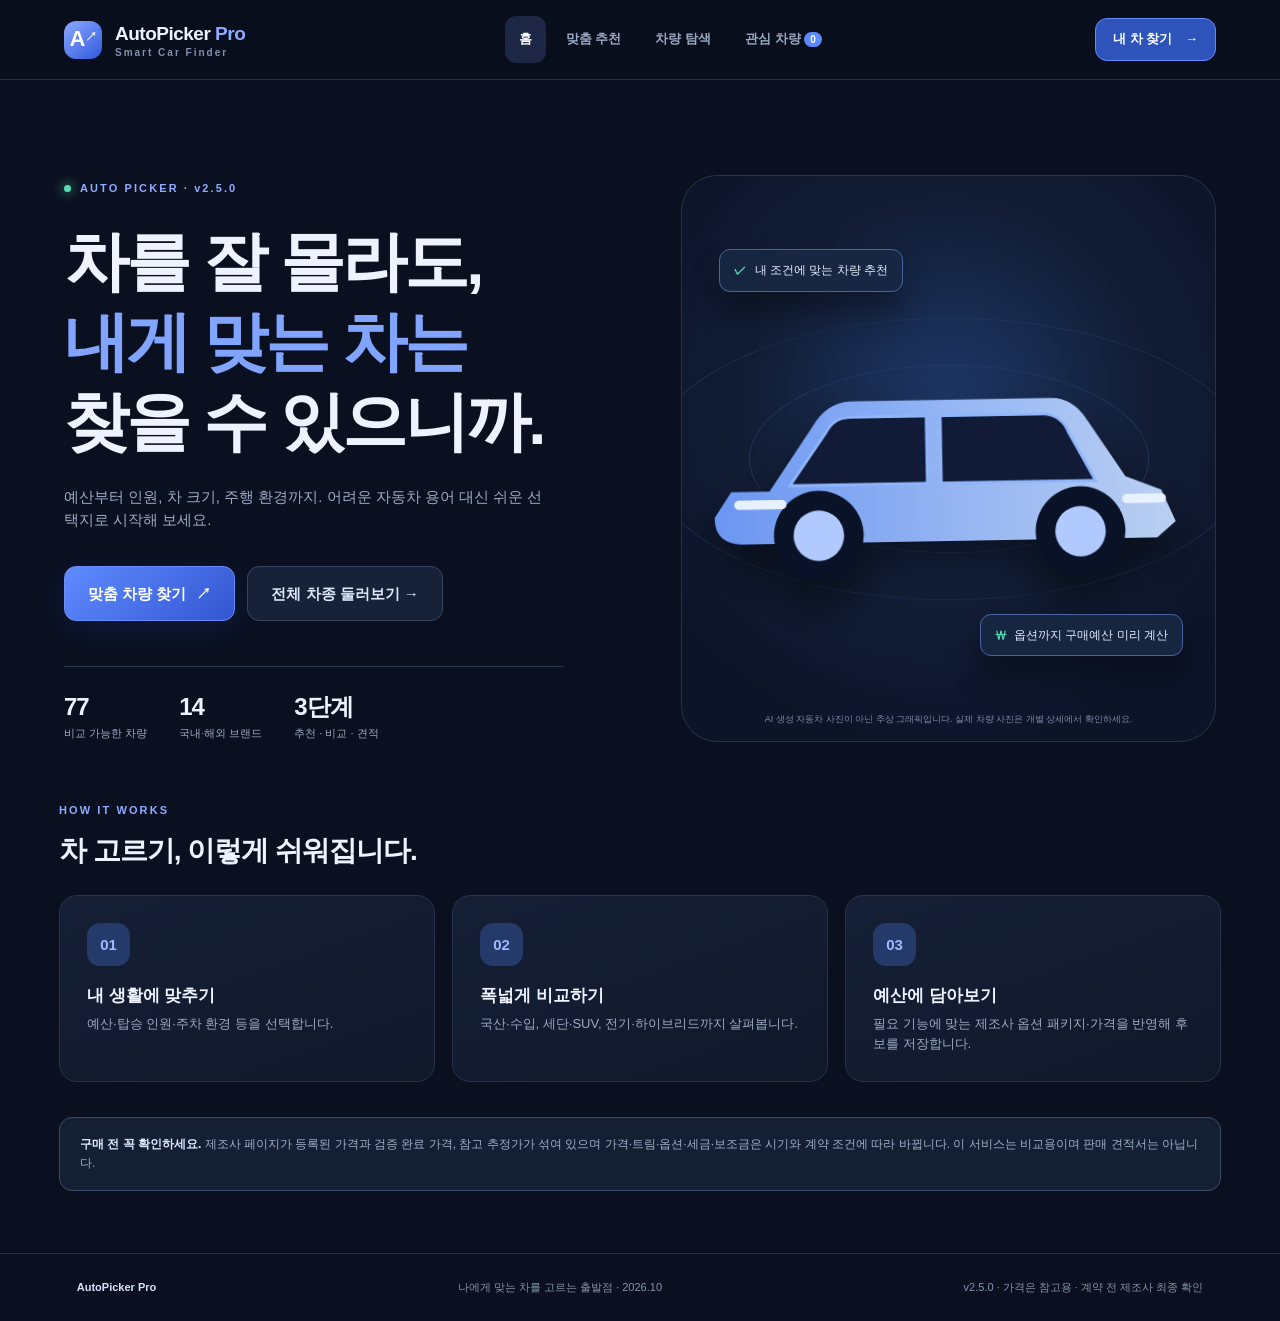
==== commit cac8af10: "feat: v2.5.0 Hyundai Tucson Avante and Kia K5 Grandeur audited trims, option-cost recommendations" ====
--- a/AutoPicker_Pro_Standalone.html
+++ b/AutoPicker_Pro_Standalone.html
@@ -21,6 +21,7 @@
 @media(max-width:680px){.profile-grid,.feature-check-grid{grid-template-columns:1fr}.profile-card{padding:18px}.profile-actions{flex-direction:column-reverse}.profile-actions button{width:100%}}
 /* v2.3.0 — verified package-price breakdown */
 .package-summary{display:flex;flex-wrap:wrap;gap:6px 12px;margin-top:5px;padding-top:7px;border-top:1px solid #37536f;color:#c8dcfb;font-size:11px}.package-status{font-size:12px;line-height:1.55;background:#192d4a;border:1px solid #456c99;border-radius:10px;padding:12px;color:#d0e7ff;margin-bottom:9px}.package-subtotal{margin-top:7px;padding-top:12px;border-top:1px solid #5d7299}.package-subtotal strong{color:#a0eccc}.feature-availability,.feature-missing{display:block;font-size:10px;color:#a9e5c5}.feature-missing{color:#ffbf9c}.realopt:has(input:disabled){opacity:1;background:#172f46;border-color:#4a7491}.realopt em{font-style:normal;color:#a1f4c8}.auto-trim-note{border-color:#4c7caa}
+
 
 </style>
 </head>
@@ -36,7 +37,7 @@
 <main>
 <section id="homeView" class="view" aria-label="서비스 소개">
  <div class="hero">
-  <div class="hero-copy"><span class="eyebrow"><span class="dot"></span> AUTO PICKER · v2.3.0</span><h1>차를 잘 몰라도,<br><em>내게 맞는 차는</em><br>찾을 수 있으니까.</h1><p>예산부터 인원, 차 크기, 주행 환경까지. 어려운 자동차 용어 대신 쉬운 선택지로 시작해 보세요.</p>
+  <div class="hero-copy"><span class="eyebrow"><span class="dot"></span> AUTO PICKER · v2.5.0</span><h1>차를 잘 몰라도,<br><em>내게 맞는 차는</em><br>찾을 수 있으니까.</h1><p>예산부터 인원, 차 크기, 주행 환경까지. 어려운 자동차 용어 대신 쉬운 선택지로 시작해 보세요.</p>
    <div class="hero-actions"><button class="primary big" data-view="profile">맞춤 차량 찾기 <span>↗</span></button><button class="secondary big" data-view="browse">전체 차종 둘러보기 →</button></div>
    <div class="hero-stats"><div><strong id="totalCars">—</strong><span>비교 가능한 차량</span></div><div><strong id="totalBrands">—</strong><span>국내·해외 브랜드</span></div><div><strong>3단계</strong><span>추천 · 비교 · 견적</span></div></div>
   </div>
@@ -68,13 +69,14 @@
 <div class="result-toolbar"><span id="resultCount">차량 불러오는 중</span><label>정렬 <select id="sortSelect"><option value="recommended">추천 순</option><option value="priceAsc">낮은 가격 순</option><option value="priceDesc">높은 가격 순</option><option value="name">이름 순</option></select></label></div><div class="vehicle-grid" id="carGrid"></div><div class="center"><button id="moreBtn" class="secondary hidden">더 보기 ↓</button></div><div class="notice slim">가격은 기본 트림·대표 사양 기준입니다. 연식·친환경차 세제혜택·수입 시점에 따라 상이합니다. <b>‘참고 추정’ 또는 ‘공식 출처 등록’ 표시는 이번 패치에서 최신 가격표를 다시 검증하지 않은 차종</b>입니다.</div></div></section>
 <section id="shortlistView" class="view hidden"><div class="sectionwrap"><div class="sectionhead"><span class="eyebrow">YOUR SHORTLIST</span><h1>내 최종 후보</h1><p>마음에 드는 차량과 계산한 예산을 저장하고 최대 4대를 나란히 비교하세요.</p></div><div class="compare-actions"><button id="compareBtn" class="primary">선택한 차량 비교하기</button><button id="exportBtn" class="secondary">저장 목록 내보내기 ↗</button><button id="clearBtn" class="ghost">목록 비우기</button></div><div class="vehicle-grid" id="shortlistGrid"></div><div id="compareOutput"></div></div></section>
 </main>
-<footer><span class="footerlogo">AutoPicker Pro</span> <span>나에게 맞는 차를 고르는 출발점 · 2026.10</span><span>v2.4.0 · 가격은 참고용 · 계약 전 제조사 최종 확인</span></footer>
+<footer><span class="footerlogo">AutoPicker Pro</span> <span>나에게 맞는 차를 고르는 출발점 · 2026.10</span><span>v2.5.0 · 가격은 참고용 · 계약 전 제조사 최종 확인</span></footer>
 </div>
 <div id="modal" class="modal hidden" role="dialog" aria-modal="true" aria-label="차량 상세와 구매 예산" tabindex="-1"><div class="modal-overlay" data-close="modal"></div><div class="modal-panel"><button id="modalClose" class="modal-close" aria-label="닫기">✕</button><div id="modalContent"></div></div></div>
 <div id="toast" role="status" aria-live="polite" class="toast hidden"></div>
 <script>
 /* 차량 기본 가격: 2026-10-08 확인 가능한 공식 시작가 + 별도 추정치. 사용 전 공식 사이트 재확인 필요. */
-const VEHICLES = [{"id":"casper","brand":"현대","name":"캐스퍼","origin":"국산","body":"경차","size":1,"seats":4,"power":"GAS","price":1546,"status":"official","official":"https://www.hyundai.com/kr/ko/e/all-vehicles","imageQuery":"Hyundai Casper 2024","tags":["city","affordable"]},{"id":"venue","brand":"현대","name":"베뉴","origin":"국산","body":"SUV","size":2,"seats":5,"power":"GAS","price":1994,"status":"official","official":"https://www.hyundai.com/kr/ko/e/all-vehicles","imageQuery":"Hyundai Venue 2025","tags":["city","affordable"]},{"id":"avante","brand":"현대","name":"디 올 뉴 아반떼","origin":"국산","body":"세단","size":2,"seats":5,"power":"GAS","price":2398,"status":"official","official":"https://www.hyundai.com/kr/ko/e/all-vehicles","imageQuery":"Hyundai Elantra 2026","tags":["affordable","city","beginner"]},{"id":"avante-hev","brand":"현대","name":"디 올 뉴 아반떼 하이브리드","origin":"국산","body":"세단","size":2,"seats":5,"power":"HEV","price":3042,"status":"official","official":"https://www.hyundai.com/kr/ko/e/all-vehicles","imageQuery":"Hyundai Elantra 2026","tags":["economy","city"]},{"id":"sonata","brand":"현대","name":"쏘나타 디 엣지","origin":"국산","body":"세단","size":3,"seats":5,"power":"GAS","price":2866,"status":"official","official":"https://www.hyundai.com/kr/ko/e/all-vehicles","imageQuery":"Hyundai Sonata 2025","tags":["comfort","family"]},{"id":"sonata-hev","brand":"현대","name":"쏘나타 디 엣지 하이브리드","origin":"국산","body":"세단","size":3,"seats":5,"power":"HEV","price":3318,"status":"official","official":"https://www.hyundai.com/kr/ko/e/all-vehicles","imageQuery":"Hyundai Sonata 2025","tags":["economy","comfort"]},{"id":"new-grandeur","brand":"현대","name":"더 뉴 그랜저","origin":"국산","body":"세단","size":4,"seats":5,"power":"GAS","price":4245,"status":"official","official":"https://www.hyundai.com/kr/ko/e/all-vehicles","imageQuery":"Hyundai Grandeur GN7","tags":["comfort","tech"],"image":"https://commons.wikimedia.org/wiki/Special:FilePath/00%20Hyundai%20Grandeur%20%28GN7%29.jpg","credit":"https://commons.wikimedia.org/wiki/File:00_Hyundai_Grandeur_(GN7).jpg"},{"id":"new-grandeur-hev","brand":"현대","name":"더 뉴 그랜저 하이브리드","origin":"국산","body":"세단","size":4,"seats":5,"power":"HEV","price":4833,"status":"official","official":"https://www.hyundai.com/kr/ko/e/all-vehicles","imageQuery":"Hyundai Grandeur GN7","tags":["comfort","economy"],"image":"https://commons.wikimedia.org/wiki/Special:FilePath/00%20Hyundai%20Grandeur%20%28GN7%29.jpg","credit":"https://commons.wikimedia.org/wiki/File:00_Hyundai_Grandeur_(GN7).jpg"},{"id":"kona","brand":"현대","name":"코나","origin":"국산","body":"SUV","size":2,"seats":5,"power":"GAS","price":2393,"status":"official","official":"https://www.hyundai.com/kr/ko/e/all-vehicles","imageQuery":"Hyundai Kona SX2","tags":["city","beginner"]},{"id":"kona-hev","brand":"현대","name":"코나 하이브리드","origin":"국산","body":"SUV","size":2,"seats":5,"power":"HEV","price":2938,"status":"official","official":"https://www.hyundai.com/kr/ko/e/all-vehicles","imageQuery":"Hyundai Kona SX2","tags":["economy","city"]},{"id":"kona-ev","brand":"현대","name":"코나 일렉트릭","origin":"국산","body":"SUV","size":2,"seats":5,"power":"EV","price":4152,"status":"official","official":"https://www.hyundai.com/kr/ko/e/all-vehicles","imageQuery":"Hyundai Kona Electric 2024","tags":["economy","city"]},{"id":"sonata-n","brand":"현대","name":"아반떼 N","origin":"국산","body":"세단","size":2,"seats":5,"power":"GAS","price":3356,"status":"official","official":"https://www.hyundai.com/kr/ko/e/all-vehicles","imageQuery":"Hyundai Elantra N 2024","tags":["performance"]},{"id":"Tucson","brand":"현대","name":"투싼","origin":"국산","body":"SUV","size":3,"seats":5,"power":"GAS","price":2844,"status":"official","official":"https://www.hyundai.com/kr/ko/e/all-vehicles","imageQuery":"Hyundai Tucson 2025","tags":["family","cargo"]},{"id":"Tucson-hev","brand":"현대","name":"투싼 하이브리드","origin":"국산","body":"SUV","size":3,"seats":5,"power":"HEV","price":3318,"status":"official","official":"https://www.hyundai.com/kr/ko/e/all-vehicles","imageQuery":"Hyundai Tucson 2025","tags":["economy","family"]},{"id":"santafe","brand":"현대","name":"싼타페","origin":"국산","body":"SUV","size":4,"seats":7,"power":"GAS","price":3657,"status":"official","official":"https://www.hyundai.com/kr/ko/e/all-vehicles","imageQuery":"Hyundai Santa Fe MX5","tags":["cargo","family","thirdrow"],"image":"https://commons.wikimedia.org/wiki/Special:FilePath/Hyundai%20Santa%20Fe%202.5T%20Calligraphy%20MX5%20Creamy%20White%20Pearl%20%285%29.jpg","credit":"https://commons.wikimedia.org/wiki/File:Hyundai_Santa_Fe_2.5T_Calligraphy_MX5_Creamy_White_Pearl_(5).jpg"},{"id":"santafe-hev","brand":"현대","name":"싼타페 하이브리드","origin":"국산","body":"SUV","size":4,"seats":7,"power":"HEV","price":4022,"status":"official","official":"https://www.hyundai.com/kr/ko/e/vehicles/santafe-hybrid/price","imageQuery":"Hyundai Santa Fe MX5","tags":["cargo","economy","family","thirdrow"],"image":"https://commons.wikimedia.org/wiki/Special:FilePath/Hyundai%20Santa%20Fe%202.5T%20Calligraphy%20MX5%20Creamy%20White%20Pearl%20%285%29.jpg","credit":"https://commons.wikimedia.org/wiki/File:Hyundai_Santa_Fe_2.5T_Calligraphy_MX5_Creamy_White_Pearl_(5).jpg"},{"id":"palisade","brand":"현대","name":"디 올 뉴 팰리세이드","origin":"국산","body":"SUV","size":4,"seats":9,"power":"GAS","price":4478,"status":"official","official":"https://www.hyundai.com/kr/ko/e/vehicles/palisade/price","imageQuery":"Hyundai Palisade LX3 2026","tags":["thirdrow","cargo","comfort"]},{"id":"palisade-hev","brand":"현대","name":"디 올 뉴 팰리세이드 하이브리드","origin":"국산","body":"SUV","size":4,"seats":9,"power":"HEV","price":5077,"status":"official","official":"https://www.hyundai.com/kr/ko/e/all-vehicles","imageQuery":"Hyundai Palisade LX3 2026","tags":["thirdrow","comfort","economy"]},{"id":"ioniq5","brand":"현대","name":"아이오닉 5","origin":"국산","body":"SUV","size":3,"seats":5,"power":"EV","price":4735,"status":"official","official":"https://www.hyundai.com/kr/ko/e/all-vehicles","imageQuery":"Hyundai Ioniq 5 2025","tags":["tech","economy","cargo"]},{"id":"ioniq6","brand":"현대","name":"더 뉴 아이오닉 6","origin":"국산","body":"세단","size":3,"seats":5,"power":"EV","price":4856,"status":"official","official":"https://www.hyundai.com/kr/ko/e/all-vehicles","imageQuery":"Hyundai Ioniq 6 facelift 2026","tags":["tech","economy"]},{"id":"ioniq9","brand":"현대","name":"아이오닉 9","origin":"국산","body":"SUV","size":4,"seats":7,"power":"EV","price":6759,"status":"official","official":"https://www.hyundai.com/kr/ko/e/all-vehicles","imageQuery":"Hyundai Ioniq 9 2026","tags":["thirdrow","tech","comfort"]},{"id":"staria-hev","brand":"현대","name":"더 뉴 스타리아 하이브리드","origin":"국산","body":"MPV","size":4,"seats":9,"power":"HEV","price":4350,"status":"estimate","official":"https://www.hyundai.com/kr/ko/e/all-vehicles","imageQuery":"Hyundai Staria 2025","tags":["thirdrow","cargo","family"]},{"id":"morning","brand":"기아","name":"모닝","origin":"국산","body":"경차","size":1,"seats":5,"power":"GAS","price":1400,"status":"estimate","official":"https://www.kia.com/kr/vehicles/morning/price","imageQuery":"Kia Picanto 2024","tags":["city","beginner","affordable"]},{"id":"ray","brand":"기아","name":"레이","origin":"국산","body":"경차","size":1,"seats":5,"power":"GAS","price":1490,"status":"estimate","official":"https://www.kia.com/kr/vehicles/ray/price","imageQuery":"Kia Ray 2024","tags":["city","cargo","affordable"]},{"id":"ray-ev","brand":"기아","name":"레이 EV (4인승)","origin":"국산","body":"경차","size":1,"seats":4,"power":"EV","price":2852,"status":"official","official":"https://www.kia.com/kr/vehicles/ray-ev/price","imageQuery":"Kia Ray EV 2024","tags":["city","economy"],"image":"https://commons.wikimedia.org/wiki/Special:FilePath/Kia%20Ray%20EV%20TAM%20EV%20PE%20Smoke%20Blue%20%283%29.jpg","credit":"https://commons.wikimedia.org/wiki/File:Kia_Ray_EV_TAM_EV_PE_Smoke_Blue_(3).jpg"},{"id":"seltos","brand":"기아","name":"디 올 뉴 셀토스 1.6T","origin":"국산","body":"SUV","size":2,"seats":5,"power":"GAS","price":2512,"status":"official","official":"https://www.kia.com/kr/vehicles/seltos/price/","imageQuery":"Kia Seltos 2026","tags":["city","tech","beginner"]},{"id":"seltos-hev","brand":"기아","name":"디 올 뉴 셀토스 하이브리드","origin":"국산","body":"SUV","size":2,"seats":5,"power":"HEV","price":3020,"status":"estimate","official":"https://www.kia.com/kr/vehicles/seltos/price","imageQuery":"Kia Seltos 2026","tags":["city","economy"]},{"id":"k5","brand":"기아","name":"K5","origin":"국산","body":"세단","size":3,"seats":5,"power":"GAS","price":2750,"status":"estimate","official":"https://www.kia.com/kr/vehicles/k5/price","imageQuery":"Kia K5 2025","tags":["comfort","affordable"]},{"id":"k5-hev","brand":"기아","name":"K5 하이브리드","origin":"국산","body":"세단","size":3,"seats":5,"power":"HEV","price":3450,"status":"estimate","official":"https://www.kia.com/kr/vehicles/k5/price","imageQuery":"Kia K5 2025","tags":["economy","comfort"]},{"id":"k8","brand":"기아","name":"K8","origin":"국산","body":"세단","size":4,"seats":5,"power":"GAS","price":3650,"status":"estimate","official":"https://www.kia.com/kr/vehicles/k8/price","imageQuery":"Kia K8 2025","tags":["comfort","tech"]},{"id":"k8-hev","brand":"기아","name":"K8 하이브리드","origin":"국산","body":"세단","size":4,"seats":5,"power":"HEV","price":4300,"status":"estimate","official":"https://www.kia.com/kr/vehicles/k8/price","imageQuery":"Kia K8 2025","tags":["comfort","economy"]},{"id":"sportage","brand":"기아","name":"스포티지","origin":"국산","body":"SUV","size":3,"seats":5,"power":"GAS","price":2944,"status":"official","official":"https://www.kia.com/kr/vehicles/sportage/price","imageQuery":"Kia Sportage 2025","tags":["family","cargo"]},{"id":"sportage-hev","brand":"기아","name":"스포티지 하이브리드","origin":"국산","body":"SUV","size":3,"seats":5,"power":"HEV","price":3436,"status":"official","official":"https://www.kia.com/kr/vehicles/sportage/price","imageQuery":"Kia Sportage 2025","tags":["economy","family"]},{"id":"sorento","brand":"기아","name":"쏘렌토 2.5T","origin":"국산","body":"SUV","size":4,"seats":7,"power":"GAS","price":3641,"status":"official","official":"https://www.kia.com/kr/vehicles/sorento/price","imageQuery":"Kia Sorento MQ4 facelift","tags":["family","thirdrow","cargo"],"image":"https://commons.wikimedia.org/wiki/Special:FilePath/Kia%20Sorento%20MQ4%20FL%201.6T%20Hybrid%20Gravity%20Aurora%20Black%20Pearl%20%281%29.jpg","credit":"https://commons.wikimedia.org/wiki/File:Kia_Sorento_MQ4_FL_1.6T_Hybrid_Gravity_Aurora_Black_Pearl_(1).jpg"},{"id":"sorento-hev","brand":"기아","name":"쏘렌토 하이브리드","origin":"국산","body":"SUV","size":4,"seats":7,"power":"HEV","price":3963,"status":"official","official":"https://www.kia.com/kr/vehicles/sorento/price","imageQuery":"Kia Sorento MQ4 facelift","tags":["family","economy","thirdrow"],"image":"https://commons.wikimedia.org/wiki/Special:FilePath/Kia%20Sorento%20MQ4%20FL%201.6T%20Hybrid%20Gravity%20Aurora%20Black%20Pearl%20%281%29.jpg","credit":"https://commons.wikimedia.org/wiki/File:Kia_Sorento_MQ4_FL_1.6T_Hybrid_Gravity_Aurora_Black_Pearl_(1).jpg"},{"id":"carnival","brand":"기아","name":"카니발 3.5","origin":"국산","body":"MPV","size":4,"seats":9,"power":"GAS","price":3686,"status":"official","official":"https://www.kia.com/kr/vehicles/carnival/price/","imageQuery":"Kia Carnival KA4 facelift","tags":["thirdrow","cargo","family"],"image":"https://commons.wikimedia.org/wiki/Special:FilePath/Kia%20Carnival%203.5%20KA4%20PE%20Snow%20White%20Pearl%20%288%29.jpg","credit":"https://commons.wikimedia.org/wiki/File:Kia_Carnival_3.5_KA4_PE_Snow_White_Pearl_(8).jpg"},{"id":"carnival-hev","brand":"기아","name":"카니발 하이브리드","origin":"국산","body":"MPV","size":4,"seats":9,"power":"HEV","price":4141,"status":"estimated_from_official","official":"https://www.kia.com/kr/vehicles/carnival/price","imageQuery":"Kia Carnival KA4 facelift","tags":["thirdrow","cargo","economy"],"image":"https://commons.wikimedia.org/wiki/Special:FilePath/Kia%20Carnival%203.5%20KA4%20PE%20Snow%20White%20Pearl%20%288%29.jpg","credit":"https://commons.wikimedia.org/wiki/File:Kia_Carnival_3.5_KA4_PE_Snow_White_Pearl_(8).jpg"},{"id":"EV3","brand":"기아","name":"EV3","origin":"국산","body":"SUV","size":2,"seats":5,"power":"EV","price":3995,"status":"official","official":"https://www.kia.com/kr/vehicles/ev3/price","imageQuery":"Kia EV3 2025","tags":["economy","city","tech"],"image":"https://commons.wikimedia.org/wiki/Special:FilePath/Kia%20EV3%20%282025%29%20%2854810638023%29.jpg","credit":"https://commons.wikimedia.org/wiki/File:Kia_EV3_(2025)_(54810638023).jpg"},{"id":"EV4","brand":"기아","name":"EV4","origin":"국산","body":"세단","size":3,"seats":5,"power":"EV","price":4042,"status":"official","official":"https://www.kia.com/kr/vehicles/ev4/price","imageQuery":"Kia EV4 2025","tags":["tech","economy"],"image":"https://commons.wikimedia.org/wiki/Special:FilePath/Kia%20EV4%20Sedan%20CT1%202025-04-11%20%2801%29.jpg","credit":"https://commons.wikimedia.org/wiki/File:Kia_EV4_Sedan_CT1_2025-04-11_(01).jpg"},{"id":"EV5","brand":"기아","name":"EV5","origin":"국산","body":"SUV","size":3,"seats":5,"power":"EV","price":4155,"status":"official","official":"https://www.kia.com/kr/vehicles/ev5/price","imageQuery":"Kia EV5 2025","tags":["cargo","economy"],"image":"https://commons.wikimedia.org/wiki/Special:FilePath/Kia%20EV5%2001%20China%202025-03-25.jpg","credit":"https://commons.wikimedia.org/wiki/File:Kia_EV5_01_China_2025-03-25.jpg"},{"id":"EV6","brand":"기아","name":"EV6","origin":"국산","body":"SUV","size":3,"seats":5,"power":"EV","price":5260,"status":"estimate","official":"https://www.kia.com/kr/vehicles/ev6/price","imageQuery":"Kia EV6 2025","tags":["performance","tech"],"image":"https://commons.wikimedia.org/wiki/Special:FilePath/KIA%20EV6%20%28Fully%20Charged%202022%29.jpg","credit":"https://commons.wikimedia.org/wiki/File:KIA_EV6_(Fully_Charged_2022).jpg"},{"id":"EV9","brand":"기아","name":"EV9","origin":"국산","body":"SUV","size":4,"seats":7,"power":"EV","price":6900,"status":"estimate","official":"https://www.kia.com/kr/vehicles/ev9/price","imageQuery":"Kia EV9 2025","tags":["thirdrow","tech","cargo"]},{"id":"G70","brand":"제네시스","name":"G70","origin":"국산","body":"세단","size":3,"seats":5,"power":"GAS","price":4500,"status":"official","official":"https://www.genesis.com/kr/ko/models/g70","imageQuery":"Genesis G70 2025","tags":["performance","comfort"]},{"id":"G80","brand":"제네시스","name":"G80","origin":"국산","body":"세단","size":4,"seats":5,"power":"GAS","price":6063,"status":"official","official":"https://www.genesis.com/kr/ko/models/g80","imageQuery":"Genesis G80 2025","tags":["comfort","tech"],"image":"https://commons.wikimedia.org/wiki/Special:FilePath/Genesis%20G80%20RG3%20PE%20Savile%20Silver%20%281%29.jpg","credit":"https://commons.wikimedia.org/wiki/File:Genesis_G80_RG3_PE_Savile_Silver_(1).jpg"},{"id":"G90","brand":"제네시스","name":"G90","origin":"국산","body":"세단","size":4,"seats":5,"power":"GAS","price":9748,"status":"official","official":"https://www.genesis.com/kr/ko/models/g90","imageQuery":"Genesis G90 2025","tags":["comfort","tech"]},{"id":"GV70","brand":"제네시스","name":"GV70","origin":"국산","body":"SUV","size":3,"seats":5,"power":"GAS","price":5473,"status":"official","official":"https://www.genesis.com/kr/ko/models/gv70","imageQuery":"Genesis GV70 2025","tags":["comfort","tech"]},{"id":"GV80","brand":"제네시스","name":"GV80","origin":"국산","body":"SUV","size":4,"seats":7,"power":"GAS","price":6985,"status":"official","official":"https://www.genesis.com/kr/ko/models/gv80","imageQuery":"Genesis GV80 2025","tags":["comfort","thirdrow"],"image":"https://commons.wikimedia.org/wiki/Special:FilePath/Genesis%20GV80%20IAA%202021%201X7A0165.jpg","credit":"https://commons.wikimedia.org/wiki/File:Genesis_GV80_IAA_2021_1X7A0165.jpg"},{"id":"GV60","brand":"제네시스","name":"GV60","origin":"국산","body":"SUV","size":3,"seats":5,"power":"EV","price":6828,"status":"official","official":"https://www.genesis.com/kr/ko/models/gv60","imageQuery":"Genesis GV60 2025","tags":["tech","performance"]},{"id":"model3","brand":"테슬라","name":"모델 3","origin":"수입","body":"세단","size":3,"seats":5,"power":"EV","price":5300,"status":"estimate","official":"https://www.tesla.com/ko_kr/model3","imageQuery":"Tesla Model 3 Highland 2024","tags":["economy","tech"]},{"id":"modely","brand":"테슬라","name":"모델 Y","origin":"수입","body":"SUV","size":3,"seats":5,"power":"EV","price":5300,"status":"estimate","official":"https://www.tesla.com/ko_kr/modely","imageQuery":"Tesla Model Y Juniper 2025","tags":["tech","economy","cargo"],"image":"https://commons.wikimedia.org/wiki/Special:FilePath/2025%20Tesla%20Model%20Y%20Juniper%20Long%20Range%20AWD.jpg","credit":"https://commons.wikimedia.org/wiki/File:2025_Tesla_Model_Y_Juniper_Long_Range_AWD.jpg"},{"id":"rav4","brand":"토요타","name":"RAV4 하이브리드","origin":"수입","body":"SUV","size":3,"seats":5,"power":"HEV","price":4500,"status":"estimate","official":"https://www.toyota.co.kr","imageQuery":"Toyota RAV4 2025","tags":["economy","cargo"]},{"id":"camry","brand":"토요타","name":"캠리 하이브리드","origin":"수입","body":"세단","size":3,"seats":5,"power":"HEV","price":4800,"status":"estimate","official":"https://www.toyota.co.kr","imageQuery":"Toyota Camry XV80 2025","tags":["comfort","economy"]},{"id":"prius","brand":"토요타","name":"프리우스","origin":"수입","body":"세단","size":2,"seats":5,"power":"HEV","price":4000,"status":"estimate","official":"https://www.toyota.co.kr","imageQuery":"Toyota Prius 2024","tags":["economy","city"]},{"id":"es300h","brand":"렉서스","name":"ES 300h","origin":"수입","body":"세단","size":4,"seats":5,"power":"HEV","price":6500,"status":"estimate","official":"https://www.lexus.co.kr","imageQuery":"Lexus ES 300h 2025","tags":["comfort","economy"]},{"id":"nx350h","brand":"렉서스","name":"NX 350h","origin":"수입","body":"SUV","size":3,"seats":5,"power":"HEV","price":6900,"status":"estimate","official":"https://www.lexus.co.kr","imageQuery":"Lexus NX 350h 2025","tags":["comfort","economy"]},{"id":"crv","brand":"혼다","name":"CR-V 하이브리드","origin":"수입","body":"SUV","size":3,"seats":5,"power":"HEV","price":5600,"status":"estimate","official":"https://www.hondakorea.co.kr","imageQuery":"Honda CR-V 2024","tags":["family","economy"]},{"id":"accord","brand":"혼다","name":"어코드 하이브리드","origin":"수입","body":"세단","size":3,"seats":5,"power":"HEV","price":5300,"status":"estimate","official":"https://www.hondakorea.co.kr","imageQuery":"Honda Accord Hybrid 2025","tags":["economy","comfort"]},{"id":"320i","brand":"BMW","name":"320i","origin":"수입","body":"세단","size":3,"seats":5,"power":"GAS","price":5800,"status":"estimate","official":"https://www.bmw.co.kr","imageQuery":"BMW 320i G20 2025","tags":["performance","comfort"]},{"id":"520i","brand":"BMW","name":"520i","origin":"수입","body":"세단","size":4,"seats":5,"power":"GAS","price":7100,"status":"estimate","official":"https://www.bmw.co.kr","imageQuery":"BMW 520i G60 2025","tags":["comfort","tech"]},{"id":"x1","brand":"BMW","name":"X1","origin":"수입","body":"SUV","size":2,"seats":5,"power":"GAS","price":6100,"status":"estimate","official":"https://www.bmw.co.kr","imageQuery":"BMW X1 U11 2024","tags":["city","comfort"]},{"id":"x3","brand":"BMW","name":"X3","origin":"수입","body":"SUV","size":3,"seats":5,"power":"GAS","price":7200,"status":"estimate","official":"https://www.bmw.co.kr","imageQuery":"BMW X3 G45 2025","tags":["comfort","cargo"]},{"id":"x5","brand":"BMW","name":"X5","origin":"수입","body":"SUV","size":4,"seats":7,"power":"GAS","price":12500,"status":"estimate","official":"https://www.bmw.co.kr","imageQuery":"BMW X5 G05 2024","tags":["comfort","thirdrow"]},{"id":"c200","brand":"벤츠","name":"C 200","origin":"수입","body":"세단","size":3,"seats":5,"power":"GAS","price":6500,"status":"estimate","official":"https://www.mercedes-benz.co.kr","imageQuery":"Mercedes-Benz C-Class W206 2024","tags":["comfort","tech"]},{"id":"e200","brand":"벤츠","name":"E 200","origin":"수입","body":"세단","size":4,"seats":5,"power":"GAS","price":7400,"status":"estimate","official":"https://www.mercedes-benz.co.kr","imageQuery":"Mercedes-Benz E-Class W214 2025","tags":["comfort","tech"]},{"id":"glc","brand":"벤츠","name":"GLC 300","origin":"수입","body":"SUV","size":3,"seats":5,"power":"GAS","price":8700,"status":"estimate","official":"https://www.mercedes-benz.co.kr","imageQuery":"Mercedes-Benz GLC X254 2024","tags":["comfort","tech"]},{"id":"gle","brand":"벤츠","name":"GLE 450","origin":"수입","body":"SUV","size":4,"seats":7,"power":"GAS","price":12700,"status":"estimate","official":"https://www.mercedes-benz.co.kr","imageQuery":"Mercedes-Benz GLE 2025","tags":["comfort","thirdrow"]},{"id":"q5","brand":"아우디","name":"Q5","origin":"수입","body":"SUV","size":3,"seats":5,"power":"GAS","price":7000,"status":"estimate","official":"https://www.audi.co.kr","imageQuery":"Audi Q5 2025","tags":["comfort","tech"]},{"id":"a6","brand":"아우디","name":"A6","origin":"수입","body":"세단","size":4,"seats":5,"power":"GAS","price":6900,"status":"estimate","official":"https://www.audi.co.kr","imageQuery":"Audi A6 2025","tags":["comfort","tech"]},{"id":"xc40","brand":"볼보","name":"XC40","origin":"수입","body":"SUV","size":2,"seats":5,"power":"GAS","price":4900,"status":"estimate","official":"https://www.volvocars.com/kr","imageQuery":"Volvo XC40 2025","tags":["safety","city"]},{"id":"xc60","brand":"볼보","name":"XC60","origin":"수입","body":"SUV","size":3,"seats":5,"power":"GAS","price":6500,"status":"estimate","official":"https://www.volvocars.com/kr","imageQuery":"Volvo XC60 2025","tags":["safety","comfort"]},{"id":"xc90","brand":"볼보","name":"XC90","origin":"수입","body":"SUV","size":4,"seats":7,"power":"GAS","price":8800,"status":"estimate","official":"https://www.volvocars.com/kr","imageQuery":"Volvo XC90 2025","tags":["safety","thirdrow"]},{"id":"id4","brand":"폭스바겐","name":"ID.4","origin":"수입","body":"SUV","size":3,"seats":5,"power":"EV","price":5400,"status":"estimate","official":"https://www.volkswagen.co.kr","imageQuery":"Volkswagen ID.4 2024","tags":["economy","cargo"]},{"id":"tiguan","brand":"폭스바겐","name":"티구안","origin":"수입","body":"SUV","size":3,"seats":5,"power":"GAS","price":5000,"status":"estimate","official":"https://www.volkswagen.co.kr","imageQuery":"Volkswagen Tiguan 2025","tags":["family","comfort"]},{"id":"atto3","brand":"BYD","name":"아토 3","origin":"수입","body":"SUV","size":2,"seats":5,"power":"EV","price":3150,"status":"estimate","official":"https://www.bydauto.kr","imageQuery":"BYD Atto 3 2024","tags":["city","economy"],"image":"https://commons.wikimedia.org/wiki/Special:FilePath/2024%20BYD%20Atto%203%201.jpg","credit":"https://commons.wikimedia.org/wiki/File:2024_BYD_Atto_3_1.jpg"},{"id":"seal","brand":"BYD","name":"씰","origin":"수입","body":"세단","size":3,"seats":5,"power":"EV","price":4000,"status":"estimate","official":"https://www.bydauto.kr","imageQuery":"BYD Seal 2024","tags":["tech","performance"]},{"id":"sealion7","brand":"BYD","name":"씨라이언 7","origin":"수입","body":"SUV","size":3,"seats":5,"power":"EV","price":4800,"status":"estimate","official":"https://www.bydauto.kr","imageQuery":"BYD Sealion 7 2025","tags":["tech","cargo"]},{"id":"macan","brand":"포르쉐","name":"마칸 일렉트릭","origin":"수입","body":"SUV","size":3,"seats":5,"power":"EV","price":11000,"status":"estimate","official":"https://www.porsche.com/korea/ko","imageQuery":"Porsche Macan electric 2025","tags":["performance","tech"]}];
+const VEHICLES = [{"id":"casper","brand":"현대","name":"캐스퍼","origin":"국산","body":"경차","size":1,"seats":4,"power":"GAS","price":1546,"status":"official","official":"https://www.hyundai.com/kr/ko/e/all-vehicles","imageQuery":"Hyundai Casper 2024","tags":["city","affordable"]},{"id":"venue","brand":"현대","name":"베뉴","origin":"국산","body":"SUV","size":2,"seats":5,"power":"GAS","price":1994,"status":"official","official":"https://www.hyundai.com/kr/ko/e/all-vehicles","imageQuery":"Hyundai Venue 2025","tags":["city","affordable"]},{"id":"avante","brand":"현대","name":"디 올 뉴 아반떼","origin":"국산","body":"세단","size":2,"seats":5,"power":"GAS","price":2398,"status":"official","official":"https://www.hyundai.com/kr/ko/e/vehicles/the-all-new-avante/price","imageQuery":"Hyundai Elantra 2026","tags":["affordable","city","beginner"]},{"id":"avante-hev","brand":"현대","name":"디 올 뉴 아반떼 하이브리드","origin":"국산","body":"세단","size":2,"seats":5,"power":"HEV","price":3042,"status":"official","official":"https://www.hyundai.com/kr/ko/e/all-vehicles","imageQuery":"Hyundai Elantra 2026","tags":["economy","city"]},{"id":"sonata","brand":"현대","name":"쏘나타 디 엣지","origin":"국산","body":"세단","size":3,"seats":5,"power":"GAS","price":2866,"status":"official","official":"https://www.hyundai.com/kr/ko/e/all-vehicles","imageQuery":"Hyundai Sonata 2025","tags":["comfort","family"]},{"id":"sonata-hev","brand":"현대","name":"쏘나타 디 엣지 하이브리드","origin":"국산","body":"세단","size":3,"seats":5,"power":"HEV","price":3318,"status":"official","official":"https://www.hyundai.com/kr/ko/e/all-vehicles","imageQuery":"Hyundai Sonata 2025","tags":["economy","comfort"]},{"id":"new-grandeur","brand":"현대","name":"더 뉴 그랜저","origin":"국산","body":"세단","size":4,"seats":5,"power":"GAS","price":4245,"status":"official","official":"https://www.hyundai.com/kr/ko/e/vehicles/the-new-grandeur/price","imageQuery":"Hyundai Grandeur GN7","tags":["comfort","tech"],"image":"https://commons.wikimedia.org/wiki/Special:FilePath/00%20Hyundai%20Grandeur%20%28GN7%29.jpg","credit":"https://commons.wikimedia.org/wiki/File:00_Hyundai_Grandeur_(GN7).jpg"},{"id":"new-grandeur-hev","brand":"현대","name":"더 뉴 그랜저 하이브리드","origin":"국산","body":"세단","size":4,"seats":5,"power":"HEV","price":4833,"status":"official","official":"https://www.hyundai.com/kr/ko/e/vehicles/the-new-grandeur-hybrid/price","imageQuery":"Hyundai Grandeur GN7","tags":["comfort","economy"],"image":"https://commons.wikimedia.org/wiki/Special:FilePath/00%20Hyundai%20Grandeur%20%28GN7%29.jpg","credit":"https://commons.wikimedia.org/wiki/File:00_Hyundai_Grandeur_(GN7).jpg"},{"id":"kona","brand":"현대","name":"코나","origin":"국산","body":"SUV","size":2,"seats":5,"power":"GAS","price":2393,"status":"official","official":"https://www.hyundai.com/kr/ko/e/all-vehicles","imageQuery":"Hyundai Kona SX2","tags":["city","beginner"]},{"id":"kona-hev","brand":"현대","name":"코나 하이브리드","origin":"국산","body":"SUV","size":2,"seats":5,"power":"HEV","price":2938,"status":"official","official":"https://www.hyundai.com/kr/ko/e/all-vehicles","imageQuery":"Hyundai Kona SX2","tags":["economy","city"]},{"id":"kona-ev","brand":"현대","name":"코나 일렉트릭","origin":"국산","body":"SUV","size":2,"seats":5,"power":"EV","price":4152,"status":"official","official":"https://www.hyundai.com/kr/ko/e/all-vehicles","imageQuery":"Hyundai Kona Electric 2024","tags":["economy","city"]},{"id":"sonata-n","brand":"현대","name":"아반떼 N","origin":"국산","body":"세단","size":2,"seats":5,"power":"GAS","price":3356,"status":"official","official":"https://www.hyundai.com/kr/ko/e/all-vehicles","imageQuery":"Hyundai Elantra N 2024","tags":["performance"]},{"id":"Tucson","brand":"현대","name":"투싼","origin":"국산","body":"SUV","size":3,"seats":5,"power":"GAS","price":2844,"status":"official","official":"https://www.hyundai.com/kr/ko/e/vehicles/tucson/price","imageQuery":"Hyundai Tucson 2025","tags":["family","cargo"]},{"id":"Tucson-hev","brand":"현대","name":"투싼 하이브리드","origin":"국산","body":"SUV","size":3,"seats":5,"power":"HEV","price":3318,"status":"official","official":"https://www.hyundai.com/kr/ko/e/all-vehicles","imageQuery":"Hyundai Tucson 2025","tags":["economy","family"]},{"id":"santafe","brand":"현대","name":"싼타페","origin":"국산","body":"SUV","size":4,"seats":7,"power":"GAS","price":3657,"status":"official","official":"https://www.hyundai.com/kr/ko/e/all-vehicles","imageQuery":"Hyundai Santa Fe MX5","tags":["cargo","family","thirdrow"],"image":"https://commons.wikimedia.org/wiki/Special:FilePath/Hyundai%20Santa%20Fe%202.5T%20Calligraphy%20MX5%20Creamy%20White%20Pearl%20%285%29.jpg","credit":"https://commons.wikimedia.org/wiki/File:Hyundai_Santa_Fe_2.5T_Calligraphy_MX5_Creamy_White_Pearl_(5).jpg"},{"id":"santafe-hev","brand":"현대","name":"싼타페 하이브리드","origin":"국산","body":"SUV","size":4,"seats":7,"power":"HEV","price":4022,"status":"official","official":"https://www.hyundai.com/kr/ko/e/vehicles/santafe-hybrid/price","imageQuery":"Hyundai Santa Fe MX5","tags":["cargo","economy","family","thirdrow"],"image":"https://commons.wikimedia.org/wiki/Special:FilePath/Hyundai%20Santa%20Fe%202.5T%20Calligraphy%20MX5%20Creamy%20White%20Pearl%20%285%29.jpg","credit":"https://commons.wikimedia.org/wiki/File:Hyundai_Santa_Fe_2.5T_Calligraphy_MX5_Creamy_White_Pearl_(5).jpg"},{"id":"palisade","brand":"현대","name":"디 올 뉴 팰리세이드","origin":"국산","body":"SUV","size":4,"seats":9,"power":"GAS","price":4478,"status":"official","official":"https://www.hyundai.com/kr/ko/e/vehicles/palisade/price","imageQuery":"Hyundai Palisade LX3 2026","tags":["thirdrow","cargo","comfort"]},{"id":"palisade-hev","brand":"현대","name":"디 올 뉴 팰리세이드 하이브리드","origin":"국산","body":"SUV","size":4,"seats":9,"power":"HEV","price":5077,"status":"official","official":"https://www.hyundai.com/kr/ko/e/all-vehicles","imageQuery":"Hyundai Palisade LX3 2026","tags":["thirdrow","comfort","economy"]},{"id":"ioniq5","brand":"현대","name":"아이오닉 5","origin":"국산","body":"SUV","size":3,"seats":5,"power":"EV","price":4735,"status":"official","official":"https://www.hyundai.com/kr/ko/e/all-vehicles","imageQuery":"Hyundai Ioniq 5 2025","tags":["tech","economy","cargo"]},{"id":"ioniq6","brand":"현대","name":"더 뉴 아이오닉 6","origin":"국산","body":"세단","size":3,"seats":5,"power":"EV","price":4856,"status":"official","official":"https://www.hyundai.com/kr/ko/e/all-vehicles","imageQuery":"Hyundai Ioniq 6 facelift 2026","tags":["tech","economy"]},{"id":"ioniq9","brand":"현대","name":"아이오닉 9","origin":"국산","body":"SUV","size":4,"seats":7,"power":"EV","price":6759,"status":"official","official":"https://www.hyundai.com/kr/ko/e/all-vehicles","imageQuery":"Hyundai Ioniq 9 2026","tags":["thirdrow","tech","comfort"]},{"id":"staria-hev","brand":"현대","name":"더 뉴 스타리아 하이브리드","origin":"국산","body":"MPV","size":4,"seats":9,"power":"HEV","price":4350,"status":"estimate","official":"https://www.hyundai.com/kr/ko/e/all-vehicles","imageQuery":"Hyundai Staria 2025","tags":["thirdrow","cargo","family"]},{"id":"morning","brand":"기아","name":"모닝","origin":"국산","body":"경차","size":1,"seats":5,"power":"GAS","price":1400,"status":"estimate","official":"https://www.kia.com/kr/vehicles/morning/price","imageQuery":"Kia Picanto 2024","tags":["city","beginner","affordable"]},{"id":"ray","brand":"기아","name":"레이","origin":"국산","body":"경차","size":1,"seats":5,"power":"GAS","price":1490,"status":"estimate","official":"https://www.kia.com/kr/vehicles/ray/price","imageQuery":"Kia Ray 2024","tags":["city","cargo","affordable"]},{"id":"ray-ev","brand":"기아","name":"레이 EV (4인승)","origin":"국산","body":"경차","size":1,"seats":4,"power":"EV","price":2852,"status":"official","official":"https://www.kia.com/kr/vehicles/ray-ev/price","imageQuery":"Kia Ray EV 2024","tags":["city","economy"],"image":"https://commons.wikimedia.org/wiki/Special:FilePath/Kia%20Ray%20EV%20TAM%20EV%20PE%20Smoke%20Blue%20%283%29.jpg","credit":"https://commons.wikimedia.org/wiki/File:Kia_Ray_EV_TAM_EV_PE_Smoke_Blue_(3).jpg"},{"id":"seltos","brand":"기아","name":"디 올 뉴 셀토스 1.6T","origin":"국산","body":"SUV","size":2,"seats":5,"power":"GAS","price":2512,"status":"official","official":"https://www.kia.com/kr/vehicles/seltos/price/","imageQuery":"Kia Seltos 2026","tags":["city","tech","beginner"]},{"id":"seltos-hev","brand":"기아","name":"디 올 뉴 셀토스 하이브리드","origin":"국산","body":"SUV","size":2,"seats":5,"power":"HEV","price":3020,"status":"estimate","official":"https://www.kia.com/kr/vehicles/seltos/price","imageQuery":"Kia Seltos 2026","tags":["city","economy"]},{"id":"k5","brand":"기아","name":"K5","origin":"국산","body":"세단","size":3,"seats":5,"power":"GAS","price":2892,"status":"official","official":"https://www.kia.com/kr/vehicles/k5/price/private","imageQuery":"Kia K5 2025","tags":["comfort","affordable"]},{"id":"k5-hev","brand":"기아","name":"K5 하이브리드","origin":"국산","body":"세단","size":3,"seats":5,"power":"HEV","price":3334,"status":"official","official":"https://www.kia.com/kr/vehicles/k5/price/private","imageQuery":"Kia K5 2025","tags":["economy","comfort"]},{"id":"k8","brand":"기아","name":"K8","origin":"국산","body":"세단","size":4,"seats":5,"power":"GAS","price":3650,"status":"estimate","official":"https://www.kia.com/kr/vehicles/k8/price","imageQuery":"Kia K8 2025","tags":["comfort","tech"]},{"id":"k8-hev","brand":"기아","name":"K8 하이브리드","origin":"국산","body":"세단","size":4,"seats":5,"power":"HEV","price":4300,"status":"estimate","official":"https://www.kia.com/kr/vehicles/k8/price","imageQuery":"Kia K8 2025","tags":["comfort","economy"]},{"id":"sportage","brand":"기아","name":"스포티지","origin":"국산","body":"SUV","size":3,"seats":5,"power":"GAS","price":2944,"status":"official","official":"https://www.kia.com/kr/vehicles/sportage/price","imageQuery":"Kia Sportage 2025","tags":["family","cargo"]},{"id":"sportage-hev","brand":"기아","name":"스포티지 하이브리드","origin":"국산","body":"SUV","size":3,"seats":5,"power":"HEV","price":3436,"status":"official","official":"https://www.kia.com/kr/vehicles/sportage/price","imageQuery":"Kia Sportage 2025","tags":["economy","family"]},{"id":"sorento","brand":"기아","name":"쏘렌토 2.5T","origin":"국산","body":"SUV","size":4,"seats":7,"power":"GAS","price":3641,"status":"official","official":"https://www.kia.com/kr/vehicles/sorento/price","imageQuery":"Kia Sorento MQ4 facelift","tags":["family","thirdrow","cargo"],"image":"https://commons.wikimedia.org/wiki/Special:FilePath/Kia%20Sorento%20MQ4%20FL%201.6T%20Hybrid%20Gravity%20Aurora%20Black%20Pearl%20%281%29.jpg","credit":"https://commons.wikimedia.org/wiki/File:Kia_Sorento_MQ4_FL_1.6T_Hybrid_Gravity_Aurora_Black_Pearl_(1).jpg"},{"id":"sorento-hev","brand":"기아","name":"쏘렌토 하이브리드","origin":"국산","body":"SUV","size":4,"seats":7,"power":"HEV","price":3963,"status":"official","official":"https://www.kia.com/kr/vehicles/sorento/price","imageQuery":"Kia Sorento MQ4 facelift","tags":["family","economy","thirdrow"],"image":"https://commons.wikimedia.org/wiki/Special:FilePath/Kia%20Sorento%20MQ4%20FL%201.6T%20Hybrid%20Gravity%20Aurora%20Black%20Pearl%20%281%29.jpg","credit":"https://commons.wikimedia.org/wiki/File:Kia_Sorento_MQ4_FL_1.6T_Hybrid_Gravity_Aurora_Black_Pearl_(1).jpg"},{"id":"carnival","brand":"기아","name":"카니발 3.5","origin":"국산","body":"MPV","size":4,"seats":9,"power":"GAS","price":3686,"status":"official","official":"https://www.kia.com/kr/vehicles/carnival/price/","imageQuery":"Kia Carnival KA4 facelift","tags":["thirdrow","cargo","family"],"image":"https://commons.wikimedia.org/wiki/Special:FilePath/Kia%20Carnival%203.5%20KA4%20PE%20Snow%20White%20Pearl%20%288%29.jpg","credit":"https://commons.wikimedia.org/wiki/File:Kia_Carnival_3.5_KA4_PE_Snow_White_Pearl_(8).jpg"},{"id":"carnival-hev","brand":"기아","name":"카니발 하이브리드","origin":"국산","body":"MPV","size":4,"seats":9,"power":"HEV","price":4141,"status":"estimated_from_official","official":"https://www.kia.com/kr/vehicles/carnival/price","imageQuery":"Kia Carnival KA4 facelift","tags":["thirdrow","cargo","economy"],"image":"https://commons.wikimedia.org/wiki/Special:FilePath/Kia%20Carnival%203.5%20KA4%20PE%20Snow%20White%20Pearl%20%288%29.jpg","credit":"https://commons.wikimedia.org/wiki/File:Kia_Carnival_3.5_KA4_PE_Snow_White_Pearl_(8).jpg"},{"id":"EV3","brand":"기아","name":"EV3","origin":"국산","body":"SUV","size":2,"seats":5,"power":"EV","price":3995,"status":"official","official":"https://www.kia.com/kr/vehicles/ev3/price","imageQuery":"Kia EV3 2025","tags":["economy","city","tech"],"image":"https://commons.wikimedia.org/wiki/Special:FilePath/Kia%20EV3%20%282025%29%20%2854810638023%29.jpg","credit":"https://commons.wikimedia.org/wiki/File:Kia_EV3_(2025)_(54810638023).jpg"},{"id":"EV4","brand":"기아","name":"EV4","origin":"국산","body":"세단","size":3,"seats":5,"power":"EV","price":4042,"status":"official","official":"https://www.kia.com/kr/vehicles/ev4/price","imageQuery":"Kia EV4 2025","tags":["tech","economy"],"image":"https://commons.wikimedia.org/wiki/Special:FilePath/Kia%20EV4%20Sedan%20CT1%202025-04-11%20%2801%29.jpg","credit":"https://commons.wikimedia.org/wiki/File:Kia_EV4_Sedan_CT1_2025-04-11_(01).jpg"},{"id":"EV5","brand":"기아","name":"EV5","origin":"국산","body":"SUV","size":3,"seats":5,"power":"EV","price":4155,"status":"official","official":"https://www.kia.com/kr/vehicles/ev5/price","imageQuery":"Kia EV5 2025","tags":["cargo","economy"],"image":"https://commons.wikimedia.org/wiki/Special:FilePath/Kia%20EV5%2001%20China%202025-03-25.jpg","credit":"https://commons.wikimedia.org/wiki/File:Kia_EV5_01_China_2025-03-25.jpg"},{"id":"EV6","brand":"기아","name":"EV6","origin":"국산","body":"SUV","size":3,"seats":5,"power":"EV","price":5260,"status":"estimate","official":"https://www.kia.com/kr/vehicles/ev6/price","imageQuery":"Kia EV6 2025","tags":["performance","tech"],"image":"https://commons.wikimedia.org/wiki/Special:FilePath/KIA%20EV6%20%28Fully%20Charged%202022%29.jpg","credit":"https://commons.wikimedia.org/wiki/File:KIA_EV6_(Fully_Charged_2022).jpg"},{"id":"EV9","brand":"기아","name":"EV9","origin":"국산","body":"SUV","size":4,"seats":7,"power":"EV","price":6900,"status":"estimate","official":"https://www.kia.com/kr/vehicles/ev9/price","imageQuery":"Kia EV9 2025","tags":["thirdrow","tech","cargo"]},{"id":"G70","brand":"제네시스","name":"G70","origin":"국산","body":"세단","size":3,"seats":5,"power":"GAS","price":4500,"status":"official","official":"https://www.genesis.com/kr/ko/models/g70","imageQuery":"Genesis G70 2025","tags":["performance","comfort"]},{"id":"G80","brand":"제네시스","name":"G80","origin":"국산","body":"세단","size":4,"seats":5,"power":"GAS","price":6063,"status":"official","official":"https://www.genesis.com/kr/ko/models/g80","imageQuery":"Genesis G80 2025","tags":["comfort","tech"],"image":"https://commons.wikimedia.org/wiki/Special:FilePath/Genesis%20G80%20RG3%20PE%20Savile%20Silver%20%281%29.jpg","credit":"https://commons.wikimedia.org/wiki/File:Genesis_G80_RG3_PE_Savile_Silver_(1).jpg"},{"id":"G90","brand":"제네시스","name":"G90","origin":"국산","body":"세단","size":4,"seats":5,"power":"GAS","price":9748,"status":"official","official":"https://www.genesis.com/kr/ko/models/g90","imageQuery":"Genesis G90 2025","tags":["comfort","tech"]},{"id":"GV70","brand":"제네시스","name":"GV70","origin":"국산","body":"SUV","size":3,"seats":5,"power":"GAS","price":5473,"status":"official","official":"https://www.genesis.com/kr/ko/models/gv70","imageQuery":"Genesis GV70 2025","tags":["comfort","tech"]},{"id":"GV80","brand":"제네시스","name":"GV80","origin":"국산","body":"SUV","size":4,"seats":7,"power":"GAS","price":6985,"status":"official","official":"https://www.genesis.com/kr/ko/models/gv80","imageQuery":"Genesis GV80 2025","tags":["comfort","thirdrow"],"image":"https://commons.wikimedia.org/wiki/Special:FilePath/Genesis%20GV80%20IAA%202021%201X7A0165.jpg","credit":"https://commons.wikimedia.org/wiki/File:Genesis_GV80_IAA_2021_1X7A0165.jpg"},{"id":"GV60","brand":"제네시스","name":"GV60","origin":"국산","body":"SUV","size":3,"seats":5,"power":"EV","price":6828,"status":"official","official":"https://www.genesis.com/kr/ko/models/gv60","imageQuery":"Genesis GV60 2025","tags":["tech","performance"]},{"id":"model3","brand":"테슬라","name":"모델 3","origin":"수입","body":"세단","size":3,"seats":5,"power":"EV","price":5300,"status":"estimate","official":"https://www.tesla.com/ko_kr/model3","imageQuery":"Tesla Model 3 Highland 2024","tags":["economy","tech"]},{"id":"modely","brand":"테슬라","name":"모델 Y","origin":"수입","body":"SUV","size":3,"seats":5,"power":"EV","price":5300,"status":"estimate","official":"https://www.tesla.com/ko_kr/modely","imageQuery":"Tesla Model Y Juniper 2025","tags":["tech","economy","cargo"],"image":"https://commons.wikimedia.org/wiki/Special:FilePath/2025%20Tesla%20Model%20Y%20Juniper%20Long%20Range%20AWD.jpg","credit":"https://commons.wikimedia.org/wiki/File:2025_Tesla_Model_Y_Juniper_Long_Range_AWD.jpg"},{"id":"rav4","brand":"토요타","name":"RAV4 하이브리드","origin":"수입","body":"SUV","size":3,"seats":5,"power":"HEV","price":4500,"status":"estimate","official":"https://www.toyota.co.kr","imageQuery":"Toyota RAV4 2025","tags":["economy","cargo"]},{"id":"camry","brand":"토요타","name":"캠리 하이브리드","origin":"수입","body":"세단","size":3,"seats":5,"power":"HEV","price":4800,"status":"estimate","official":"https://www.toyota.co.kr","imageQuery":"Toyota Camry XV80 2025","tags":["comfort","economy"]},{"id":"prius","brand":"토요타","name":"프리우스","origin":"수입","body":"세단","size":2,"seats":5,"power":"HEV","price":4000,"status":"estimate","official":"https://www.toyota.co.kr","imageQuery":"Toyota Prius 2024","tags":["economy","city"]},{"id":"es300h","brand":"렉서스","name":"ES 300h","origin":"수입","body":"세단","size":4,"seats":5,"power":"HEV","price":6500,"status":"estimate","official":"https://www.lexus.co.kr","imageQuery":"Lexus ES 300h 2025","tags":["comfort","economy"]},{"id":"nx350h","brand":"렉서스","name":"NX 350h","origin":"수입","body":"SUV","size":3,"seats":5,"power":"HEV","price":6900,"status":"estimate","official":"https://www.lexus.co.kr","imageQuery":"Lexus NX 350h 2025","tags":["comfort","economy"]},{"id":"crv","brand":"혼다","name":"CR-V 하이브리드","origin":"수입","body":"SUV","size":3,"seats":5,"power":"HEV","price":5600,"status":"estimate","official":"https://www.hondakorea.co.kr","imageQuery":"Honda CR-V 2024","tags":["family","economy"]},{"id":"accord","brand":"혼다","name":"어코드 하이브리드","origin":"수입","body":"세단","size":3,"seats":5,"power":"HEV","price":5300,"status":"estimate","official":"https://www.hondakorea.co.kr","imageQuery":"Honda Accord Hybrid 2025","tags":["economy","comfort"]},{"id":"320i","brand":"BMW","name":"320i","origin":"수입","body":"세단","size":3,"seats":5,"power":"GAS","price":5800,"status":"estimate","official":"https://www.bmw.co.kr","imageQuery":"BMW 320i G20 2025","tags":["performance","comfort"]},{"id":"520i","brand":"BMW","name":"520i","origin":"수입","body":"세단","size":4,"seats":5,"power":"GAS","price":7100,"status":"estimate","official":"https://www.bmw.co.kr","imageQuery":"BMW 520i G60 2025","tags":["comfort","tech"]},{"id":"x1","brand":"BMW","name":"X1","origin":"수입","body":"SUV","size":2,"seats":5,"power":"GAS","price":6100,"status":"estimate","official":"https://www.bmw.co.kr","imageQuery":"BMW X1 U11 2024","tags":["city","comfort"]},{"id":"x3","brand":"BMW","name":"X3","origin":"수입","body":"SUV","size":3,"seats":5,"power":"GAS","price":7200,"status":"estimate","official":"https://www.bmw.co.kr","imageQuery":"BMW X3 G45 2025","tags":["comfort","cargo"]},{"id":"x5","brand":"BMW","name":"X5","origin":"수입","body":"SUV","size":4,"seats":7,"power":"GAS","price":12500,"status":"estimate","official":"https://www.bmw.co.kr","imageQuery":"BMW X5 G05 2024","tags":["comfort","thirdrow"]},{"id":"c200","brand":"벤츠","name":"C 200","origin":"수입","body":"세단","size":3,"seats":5,"power":"GAS","price":6500,"status":"estimate","official":"https://www.mercedes-benz.co.kr","imageQuery":"Mercedes-Benz C-Class W206 2024","tags":["comfort","tech"]},{"id":"e200","brand":"벤츠","name":"E 200","origin":"수입","body":"세단","size":4,"seats":5,"power":"GAS","price":7400,"status":"estimate","official":"https://www.mercedes-benz.co.kr","imageQuery":"Mercedes-Benz E-Class W214 2025","tags":["comfort","tech"]},{"id":"glc","brand":"벤츠","name":"GLC 300","origin":"수입","body":"SUV","size":3,"seats":5,"power":"GAS","price":8700,"status":"estimate","official":"https://www.mercedes-benz.co.kr","imageQuery":"Mercedes-Benz GLC X254 2024","tags":["comfort","tech"]},{"id":"gle","brand":"벤츠","name":"GLE 450","origin":"수입","body":"SUV","size":4,"seats":7,"power":"GAS","price":12700,"status":"estimate","official":"https://www.mercedes-benz.co.kr","imageQuery":"Mercedes-Benz GLE 2025","tags":["comfort","thirdrow"]},{"id":"q5","brand":"아우디","name":"Q5","origin":"수입","body":"SUV","size":3,"seats":5,"power":"GAS","price":7000,"status":"estimate","official":"https://www.audi.co.kr","imageQuery":"Audi Q5 2025","tags":["comfort","tech"]},{"id":"a6","brand":"아우디","name":"A6","origin":"수입","body":"세단","size":4,"seats":5,"power":"GAS","price":6900,"status":"estimate","official":"https://www.audi.co.kr","imageQuery":"Audi A6 2025","tags":["comfort","tech"]},{"id":"xc40","brand":"볼보","name":"XC40","origin":"수입","body":"SUV","size":2,"seats":5,"power":"GAS","price":4900,"status":"estimate","official":"https://www.volvocars.com/kr","imageQuery":"Volvo XC40 2025","tags":["safety","city"]},{"id":"xc60","brand":"볼보","name":"XC60","origin":"수입","body":"SUV","size":3,"seats":5,"power":"GAS","price":6500,"status":"estimate","official":"https://www.volvocars.com/kr","imageQuery":"Volvo XC60 2025","tags":["safety","comfort"]},{"id":"xc90","brand":"볼보","name":"XC90","origin":"수입","body":"SUV","size":4,"seats":7,"power":"GAS","price":8800,"status":"estimate","official":"https://www.volvocars.com/kr","imageQuery":"Volvo XC90 2025","tags":["safety","thirdrow"]},{"id":"id4","brand":"폭스바겐","name":"ID.4","origin":"수입","body":"SUV","size":3,"seats":5,"power":"EV","price":5400,"status":"estimate","official":"https://www.volkswagen.co.kr","imageQuery":"Volkswagen ID.4 2024","tags":["economy","cargo"]},{"id":"tiguan","brand":"폭스바겐","name":"티구안","origin":"수입","body":"SUV","size":3,"seats":5,"power":"GAS","price":5000,"status":"estimate","official":"https://www.volkswagen.co.kr","imageQuery":"Volkswagen Tiguan 2025","tags":["family","comfort"]},{"id":"atto3","brand":"BYD","name":"아토 3","origin":"수입","body":"SUV","size":2,"seats":5,"power":"EV","price":3150,"status":"estimate","official":"https://www.bydauto.kr","imageQuery":"BYD Atto 3 2024","tags":["city","economy"],"image":"https://commons.wikimedia.org/wiki/Special:FilePath/2024%20BYD%20Atto%203%201.jpg","credit":"https://commons.wikimedia.org/wiki/File:2024_BYD_Atto_3_1.jpg"},{"id":"seal","brand":"BYD","name":"씰","origin":"수입","body":"세단","size":3,"seats":5,"power":"EV","price":4000,"status":"estimate","official":"https://www.bydauto.kr","imageQuery":"BYD Seal 2024","tags":["tech","performance"]},{"id":"sealion7","brand":"BYD","name":"씨라이언 7","origin":"수입","body":"SUV","size":3,"seats":5,"power":"EV","price":4800,"status":"estimate","official":"https://www.bydauto.kr","imageQuery":"BYD Sealion 7 2025","tags":["tech","cargo"]},{"id":"macan","brand":"포르쉐","name":"마칸 일렉트릭","origin":"수입","body":"SUV","size":3,"seats":5,"power":"EV","price":11000,"status":"estimate","official":"https://www.porsche.com/korea/ko","imageQuery":"Porsche Macan electric 2025","tags":["performance","tech"]}];
+
 
 </script><script>
 /* AutoPicker Pro core — deterministic, DOM-free business rules. Currency: 10,000 KRW. */
@@ -162,7 +164,7 @@
 });
 
 </script><script>
-/* AutoPicker Pro v2.4.0: manufacturer price-table subset; KRW in units of 10,000.
+/* AutoPicker Pro v2.5.0: manufacturer price-table subset; KRW in units of 10,000.
    A supported vehicle/trim is not a promise of every unlisted option being available.
    Features are positively mapped from official standard equipment or listed packages only.
 */
@@ -208,7 +210,13 @@
  'sorento-hev':{reviewed:'2026-10-08',priceDate:'2026-10-01',url:'https://www.kia.com/kr/vehicles/sorento/price',note:'2027 쏘렌토 1.6 터보 하이브리드 2WD 세제혜택 후 판매가. AWD는 별도 모델군으로 이 트림 선택에서 제외.',trims:[
   {id:'hev-prestige',name:'1.6 HEV 프레스티지 2WD',price:3963,seats:5,baseFeatures:f('cruise','lane','hda','vent','trunk','park'),options:[seat(6,84),seat(7,69),o('white','스노우 화이트 펄',8),o('style','스타일',124),o('cluster','12.3인치 클러스터',59),o('drive','드라이브 와이즈',129,{requires:['cluster']}),o('hud','HUD + 빌트인 캠 2',119,{requires:['cluster'],features:['hud']}),o('roof','파노라마 선루프',109,{features:['sunroof']})]},
   {id:'hev-noblesse',name:'1.6 HEV 노블레스 2WD',price:4299,seats:5,baseFeatures:f('cruise','lane','hda','vent','trunk','park','surround'),options:[seat(6,84),seat(7,69),o('white','스노우 화이트 펄',8),o('style','스타일',114),o('drive','드라이브 와이즈',129),o('hud','HUD + 빌트인 캠 2',119,{features:['hud']}),o('audio','KRELL 프리미엄 사운드',64,{features:['audio']}),o('roof','파노라마 선루프',109,{features:['sunroof']})]}
- ]}
+ ]},
+"Tucson":{"reviewed":"2026-10-08","priceDate":"2026-09-01","url":"https://www.hyundai.com/kr/ko/e/vehicles/tucson/price","note":"투싼 가솔린 1.6T 2WD 일부 트림만 검증. 현대 스마트센스·파킹 어시스트 결합 기준.","trims":[{"id":"gas-modern","name":"1.6T 가솔린 모던 · 5인승","price":2844,"seats":5,"baseFeatures":["lane"],"options":[{"id":"awd","name":"HTRAC · 경사로 저속 주행장치","price":198,"features":["awd"]},{"id":"roof","name":"파노라마 선루프 + 루프랙","price":116,"features":["sunroof"]},{"id":"nav","name":"인포테인먼트 내비","price":89},{"id":"smart","name":"현대 스마트센스","price":40,"features":["cruise"]},{"id":"comfort","name":"컴포트Ⅰ","price":69,"features":["vent"]}]},{"id":"gas-premium","name":"1.6T 가솔린 프리미엄 · 5인승","price":3112,"seats":5,"baseFeatures":["lane","vent","trunk"],"options":[{"id":"awd","name":"HTRAC · 경사로 저속 주행장치","price":198,"features":["awd"]},{"id":"roof","name":"파노라마 선루프","price":109,"features":["sunroof"]},{"id":"parking","name":"파킹어시스트Ⅰ(가솔린)","price":123,"features":["surround"]},{"id":"smart","name":"현대 스마트센스","price":40,"features":["cruise","hda"],"excludes":["comfort2"]},{"id":"comfort2","name":"컴포트Ⅱ","price":74,"excludes":["smart"]},{"id":"platinum","name":"플래티넘","price":109,"features":["audio"]}]},{"id":"gas-hpick","name":"1.6T 가솔린 H-Pick · 5인승","price":3201,"seats":5,"baseFeatures":["lane","vent","trunk","cruise","hda"],"options":[{"id":"awd","name":"HTRAC · 경사로 저속 주행장치","price":198,"features":["awd"]},{"id":"roof","name":"파노라마 선루프","price":109,"features":["sunroof"]},{"id":"parking","name":"파킹어시스트Ⅰ(가솔린)","price":123,"features":["surround"]},{"id":"platinum","name":"플래티넘","price":109,"features":["audio"]}]}]},
+"avante":{"reviewed":"2026-10-08","priceDate":"2026-08-05","url":"https://www.hyundai.com/kr/ko/e/vehicles/the-all-new-avante/price","note":"공식 아반떼 가격표 표 제목(1.6)과 트림 기본 엔진 표기(2.0) 불일치: 배기량 미확정. 일부 품목만 검증.","trims":[{"id":"gas-modern","name":"디 올 뉴 아반떼 가솔린 모던 · 5인승","price":2398,"seats":5,"baseFeatures":["cruise","lane"],"options":[{"id":"display","name":"9.9인치 슬림 디스플레이","price":35},{"id":"convenience","name":"컨비니언스Ⅰ","price":65},{"id":"smart","name":"현대 스마트센스Ⅰ","price":96},{"id":"wheel","name":"17인치 알로이 휠 & 타이어Ⅰ","price":32}]},{"id":"gas-premium","name":"디 올 뉴 아반떼 가솔린 프리미엄 · 5인승","price":2771,"seats":5,"baseFeatures":["cruise","lane","hda","vent"],"options":[{"id":"roof","name":"와이드 선루프","price":90,"features":["sunroof"]},{"id":"screen","name":"플레오스 커넥트 14.6인치 + 9.9인치","price":83},{"id":"smart","name":"현대 스마트센스Ⅱ","price":40},{"id":"exterior","name":"익스테리어 디자인","price":140},{"id":"platinum","name":"플래티넘Ⅰ","price":93},{"id":"comfort","name":"컴포트","price":76}]},{"id":"gas-inspiration","name":"디 올 뉴 아반떼 가솔린 인스퍼레이션 · 5인승","price":3152,"seats":5,"baseFeatures":["cruise","lane","hda","vent"],"options":[]}]},
+"k5":{"reviewed":"2026-10-08","priceDate":"2026-10-01","url":"https://www.kia.com/kr/vehicles/k5/price/private","note":"2027 K5 2.0 가솔린 자가용 프레스티지/노블레스; 스마트 트렁크는 전동 트렁크가 아님.","trims":[{"id":"gas-prestige","name":"2.0 가솔린 프레스티지 · 5인승","price":2892,"seats":5,"baseFeatures":["cruise","lane","hda","vent","park"],"options":[{"id":"white","name":"스노우 화이트 펄","price":8},{"id":"roof","name":"파노라마 선루프","price":109,"features":["sunroof"]},{"id":"hud","name":"HUD + 빌트인 캠 2","price":109,"features":["hud"]},{"id":"drive","name":"드라이브 와이즈","price":45},{"id":"style","name":"스타일","price":89},{"id":"comfort","name":"컴포트","price":99}]},{"id":"gas-noblesse","name":"2.0 가솔린 노블레스 · 5인승","price":3244,"seats":5,"baseFeatures":["cruise","lane","hda","vent","park","surround","trunk"],"options":[{"id":"white","name":"스노우 화이트 펄","price":8},{"id":"roof","name":"파노라마 선루프","price":109,"features":["sunroof"]},{"id":"hud","name":"HUD + 빌트인 캠 2","price":109,"features":["hud"]},{"id":"drive","name":"드라이브 와이즈","price":45},{"id":"audio","name":"KRELL 프리미엄 사운드","price":59,"features":["audio"]}]}]},
+"k5-hev":{"reviewed":"2026-10-08","priceDate":"2026-10-01","url":"https://www.kia.com/kr/vehicles/k5/price/private","note":"2027 K5 하이브리드 2.0 세제혜택 후 가격. 베스트 셀렉션 모니터링 115만원.","trims":[{"id":"hev-prestige","name":"2.0 HEV 프레스티지 · 5인승","price":3334,"seats":5,"baseFeatures":["cruise","lane","hda","vent","park"],"options":[{"id":"white","name":"스노우 화이트 펄","price":8},{"id":"roof","name":"파노라마 선루프","price":109,"features":["sunroof"]},{"id":"hud","name":"HUD + 빌트인 캠 2","price":109,"features":["hud"]},{"id":"drive","name":"드라이브 와이즈","price":45},{"id":"style","name":"스타일","price":109},{"id":"comfort","name":"컴포트","price":99}]},{"id":"hev-best","name":"2.0 HEV 베스트 셀렉션 · 5인승","price":3443,"seats":5,"baseFeatures":["cruise","lane","hda","vent","park"],"options":[{"id":"white","name":"스노우 화이트 펄","price":8},{"id":"roof","name":"파노라마 선루프","price":109,"features":["sunroof"]},{"id":"monitor","name":"모니터링","price":115,"features":["surround"]}]},{"id":"hev-noblesse","name":"2.0 HEV 노블레스 · 5인승","price":3670,"seats":5,"baseFeatures":["cruise","lane","hda","vent","park","surround","trunk"],"options":[{"id":"white","name":"스노우 화이트 펄","price":8},{"id":"roof","name":"파노라마 선루프","price":109,"features":["sunroof"]},{"id":"hud","name":"HUD + 빌트인 캠 2","price":109,"features":["hud"]}]}]},
+"new-grandeur":{"reviewed":"2026-10-08","priceDate":"2026-07-01","url":"https://www.hyundai.com/kr/ko/e/vehicles/the-new-grandeur/price","note":"더 뉴 그랜저 2.5 가솔린 자가용 프리미엄/익스클루시브. 3.5 엔진 및 HTRAC 혼합 금지.","trims":[{"id":"gas-premium","name":"2.5 가솔린 프리미엄 · 5인승","price":4245,"seats":5,"baseFeatures":["cruise","lane","hda"],"options":[{"id":"roof","name":"파노라마 선루프","price":120,"features":["sunroof"]},{"id":"smart","name":"현대 스마트센스Ⅰ","price":140},{"id":"parking","name":"파킹 어시스트","price":170,"features":["surround"]},{"id":"choice","name":"프리미엄 초이스","price":120},{"id":"cam","name":"빌트인 캠 2 Plus","price":65}]},{"id":"gas-exclusive","name":"2.5 가솔린 익스클루시브 · 5인승","price":4694,"seats":5,"baseFeatures":["cruise","lane","hda","surround","trunk"],"options":[{"id":"roof","name":"파노라마 선루프","price":120,"features":["sunroof"]},{"id":"smart","name":"현대 스마트센스Ⅱ","price":140},{"id":"bose","name":"BOSE 프리미엄 사운드 패키지","price":120,"features":["audio"]},{"id":"cam","name":"빌트인 캠 2 Plus","price":65},{"id":"platinum","name":"플래티넘","price":205}]}]},
+"new-grandeur-hev":{"reviewed":"2026-10-08","priceDate":"2026-07-01","url":"https://www.hyundai.com/kr/ko/e/vehicles/the-new-grandeur-hybrid/price","note":"더 뉴 그랜저 1.6T HEV 세제혜택 후 2WD 가격. 일부 옵션만 확인.","trims":[{"id":"hev-premium","name":"1.6 HEV 프리미엄 · 5인승","price":4833,"seats":5,"baseFeatures":["cruise","lane","hda"],"options":[{"id":"roof","name":"파노라마 선루프","price":120,"features":["sunroof"]},{"id":"smart","name":"현대 스마트센스Ⅰ","price":140},{"id":"parking","name":"파킹 어시스트","price":170,"features":["surround"]},{"id":"choice","name":"프리미엄 초이스","price":120},{"id":"cam","name":"빌트인 캠 2 Plus","price":65}]},{"id":"hev-exclusive","name":"1.6 HEV 익스클루시브 · 5인승","price":5282,"seats":5,"baseFeatures":["cruise","lane","hda","surround","trunk"],"options":[{"id":"roof","name":"파노라마 선루프","price":120,"features":["sunroof"]}]}]}
 };
 function get(id){return catalog[id]||null;}
 function trim(id,trimId){const spec=get(id);return spec?.trims.find(t=>t.id===trimId)||spec?.trims[0]||null;}
@@ -216,6 +224,7 @@
 function options(id,config={}){const t=trim(id,config.trimId);return t?normalize(id,config).optionIds.map(key=>t.options.find(o=>o.id===key)):[];}
 return {catalog,get,trim,normalize,options};
 });
+
 
 </script><script>
 /* AutoPicker Pro v2.3.0 — manufacturer package optimizer. Currency in 10,000 KRW. */
@@ -286,6 +295,7 @@
 }
 return {FEATURES,optionClosure,appliedFeatures,appliedSeats,fitVerified,recommend};
 });
+
 
 </script><script>
 (() => {
@@ -546,5 +556,6 @@
 setup();
 })();
 
+
 </script>
 </body></html>
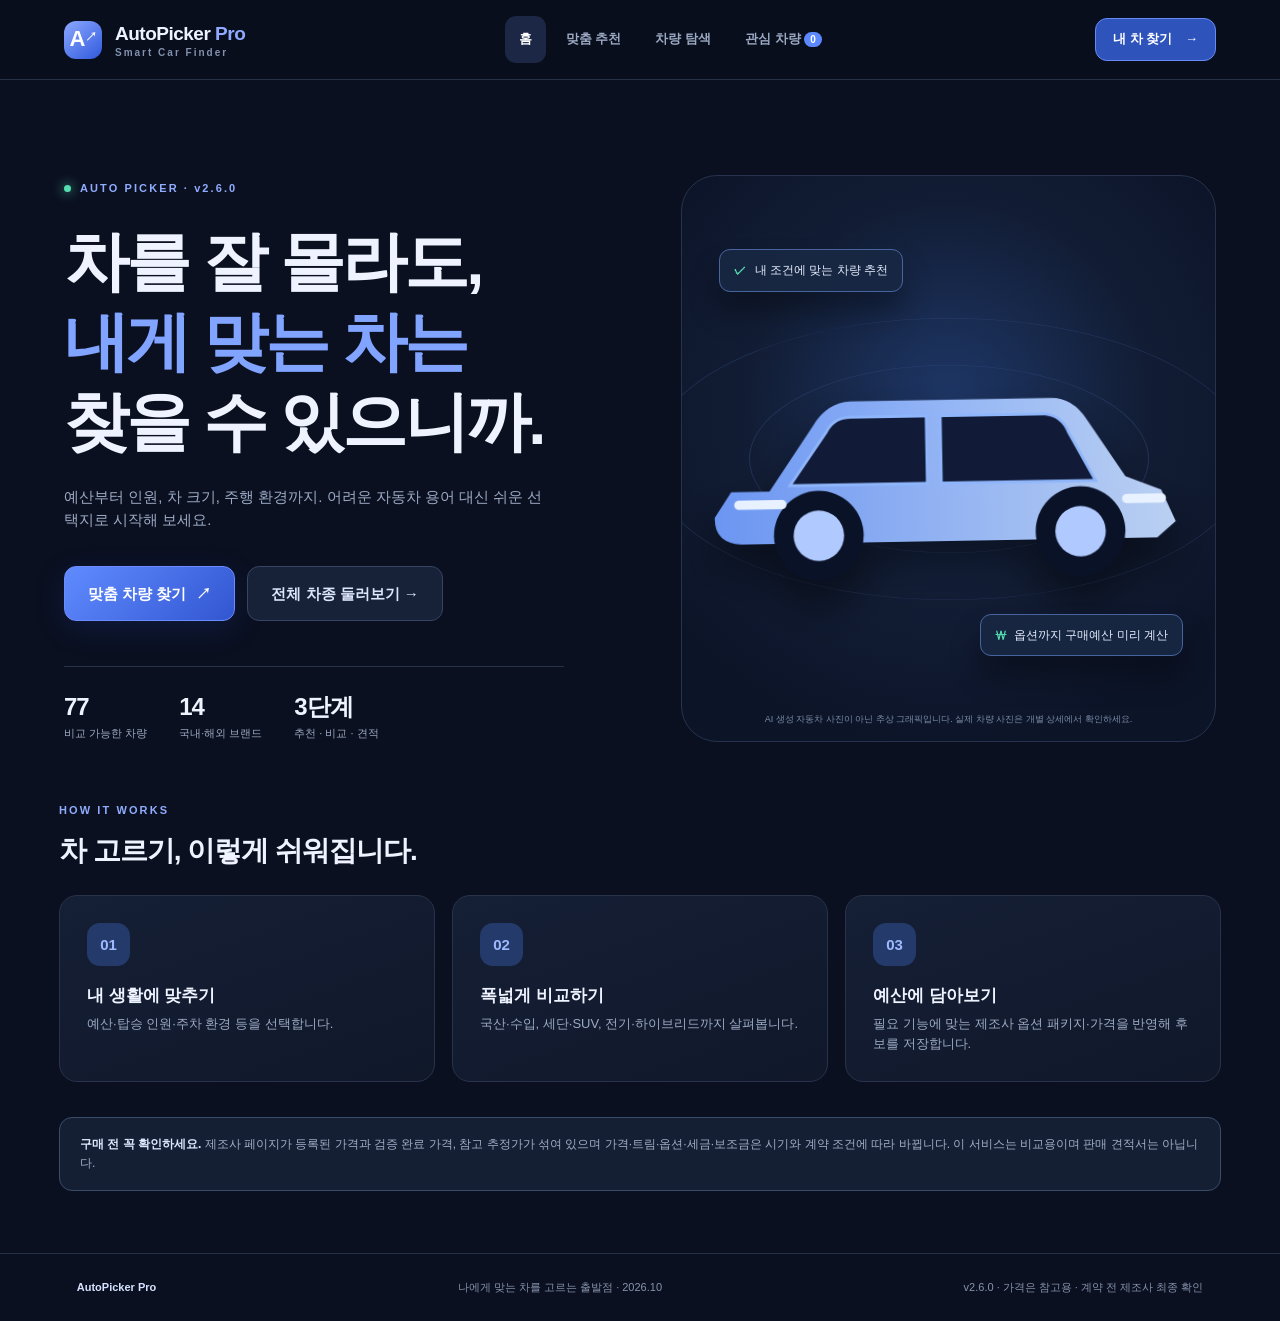
==== commit d3d4d71e: "feat: v2.6.0 verified 2027 K8 trim packages and refreshed Sonata prices" ====
--- a/AutoPicker_Pro_Standalone.html
+++ b/AutoPicker_Pro_Standalone.html
@@ -21,7 +21,6 @@
 @media(max-width:680px){.profile-grid,.feature-check-grid{grid-template-columns:1fr}.profile-card{padding:18px}.profile-actions{flex-direction:column-reverse}.profile-actions button{width:100%}}
 /* v2.3.0 — verified package-price breakdown */
 .package-summary{display:flex;flex-wrap:wrap;gap:6px 12px;margin-top:5px;padding-top:7px;border-top:1px solid #37536f;color:#c8dcfb;font-size:11px}.package-status{font-size:12px;line-height:1.55;background:#192d4a;border:1px solid #456c99;border-radius:10px;padding:12px;color:#d0e7ff;margin-bottom:9px}.package-subtotal{margin-top:7px;padding-top:12px;border-top:1px solid #5d7299}.package-subtotal strong{color:#a0eccc}.feature-availability,.feature-missing{display:block;font-size:10px;color:#a9e5c5}.feature-missing{color:#ffbf9c}.realopt:has(input:disabled){opacity:1;background:#172f46;border-color:#4a7491}.realopt em{font-style:normal;color:#a1f4c8}.auto-trim-note{border-color:#4c7caa}
-
 
 </style>
 </head>
@@ -37,7 +36,7 @@
 <main>
 <section id="homeView" class="view" aria-label="서비스 소개">
  <div class="hero">
-  <div class="hero-copy"><span class="eyebrow"><span class="dot"></span> AUTO PICKER · v2.5.0</span><h1>차를 잘 몰라도,<br><em>내게 맞는 차는</em><br>찾을 수 있으니까.</h1><p>예산부터 인원, 차 크기, 주행 환경까지. 어려운 자동차 용어 대신 쉬운 선택지로 시작해 보세요.</p>
+  <div class="hero-copy"><span class="eyebrow"><span class="dot"></span> AUTO PICKER · v2.6.0</span><h1>차를 잘 몰라도,<br><em>내게 맞는 차는</em><br>찾을 수 있으니까.</h1><p>예산부터 인원, 차 크기, 주행 환경까지. 어려운 자동차 용어 대신 쉬운 선택지로 시작해 보세요.</p>
    <div class="hero-actions"><button class="primary big" data-view="profile">맞춤 차량 찾기 <span>↗</span></button><button class="secondary big" data-view="browse">전체 차종 둘러보기 →</button></div>
    <div class="hero-stats"><div><strong id="totalCars">—</strong><span>비교 가능한 차량</span></div><div><strong id="totalBrands">—</strong><span>국내·해외 브랜드</span></div><div><strong>3단계</strong><span>추천 · 비교 · 견적</span></div></div>
   </div>
@@ -69,14 +68,13 @@
 <div class="result-toolbar"><span id="resultCount">차량 불러오는 중</span><label>정렬 <select id="sortSelect"><option value="recommended">추천 순</option><option value="priceAsc">낮은 가격 순</option><option value="priceDesc">높은 가격 순</option><option value="name">이름 순</option></select></label></div><div class="vehicle-grid" id="carGrid"></div><div class="center"><button id="moreBtn" class="secondary hidden">더 보기 ↓</button></div><div class="notice slim">가격은 기본 트림·대표 사양 기준입니다. 연식·친환경차 세제혜택·수입 시점에 따라 상이합니다. <b>‘참고 추정’ 또는 ‘공식 출처 등록’ 표시는 이번 패치에서 최신 가격표를 다시 검증하지 않은 차종</b>입니다.</div></div></section>
 <section id="shortlistView" class="view hidden"><div class="sectionwrap"><div class="sectionhead"><span class="eyebrow">YOUR SHORTLIST</span><h1>내 최종 후보</h1><p>마음에 드는 차량과 계산한 예산을 저장하고 최대 4대를 나란히 비교하세요.</p></div><div class="compare-actions"><button id="compareBtn" class="primary">선택한 차량 비교하기</button><button id="exportBtn" class="secondary">저장 목록 내보내기 ↗</button><button id="clearBtn" class="ghost">목록 비우기</button></div><div class="vehicle-grid" id="shortlistGrid"></div><div id="compareOutput"></div></div></section>
 </main>
-<footer><span class="footerlogo">AutoPicker Pro</span> <span>나에게 맞는 차를 고르는 출발점 · 2026.10</span><span>v2.5.0 · 가격은 참고용 · 계약 전 제조사 최종 확인</span></footer>
+<footer><span class="footerlogo">AutoPicker Pro</span> <span>나에게 맞는 차를 고르는 출발점 · 2026.10</span><span>v2.6.0 · 가격은 참고용 · 계약 전 제조사 최종 확인</span></footer>
 </div>
 <div id="modal" class="modal hidden" role="dialog" aria-modal="true" aria-label="차량 상세와 구매 예산" tabindex="-1"><div class="modal-overlay" data-close="modal"></div><div class="modal-panel"><button id="modalClose" class="modal-close" aria-label="닫기">✕</button><div id="modalContent"></div></div></div>
 <div id="toast" role="status" aria-live="polite" class="toast hidden"></div>
 <script>
-/* 차량 기본 가격: 2026-10-08 확인 가능한 공식 시작가 + 별도 추정치. 사용 전 공식 사이트 재확인 필요. */
-const VEHICLES = [{"id":"casper","brand":"현대","name":"캐스퍼","origin":"국산","body":"경차","size":1,"seats":4,"power":"GAS","price":1546,"status":"official","official":"https://www.hyundai.com/kr/ko/e/all-vehicles","imageQuery":"Hyundai Casper 2024","tags":["city","affordable"]},{"id":"venue","brand":"현대","name":"베뉴","origin":"국산","body":"SUV","size":2,"seats":5,"power":"GAS","price":1994,"status":"official","official":"https://www.hyundai.com/kr/ko/e/all-vehicles","imageQuery":"Hyundai Venue 2025","tags":["city","affordable"]},{"id":"avante","brand":"현대","name":"디 올 뉴 아반떼","origin":"국산","body":"세단","size":2,"seats":5,"power":"GAS","price":2398,"status":"official","official":"https://www.hyundai.com/kr/ko/e/vehicles/the-all-new-avante/price","imageQuery":"Hyundai Elantra 2026","tags":["affordable","city","beginner"]},{"id":"avante-hev","brand":"현대","name":"디 올 뉴 아반떼 하이브리드","origin":"국산","body":"세단","size":2,"seats":5,"power":"HEV","price":3042,"status":"official","official":"https://www.hyundai.com/kr/ko/e/all-vehicles","imageQuery":"Hyundai Elantra 2026","tags":["economy","city"]},{"id":"sonata","brand":"현대","name":"쏘나타 디 엣지","origin":"국산","body":"세단","size":3,"seats":5,"power":"GAS","price":2866,"status":"official","official":"https://www.hyundai.com/kr/ko/e/all-vehicles","imageQuery":"Hyundai Sonata 2025","tags":["comfort","family"]},{"id":"sonata-hev","brand":"현대","name":"쏘나타 디 엣지 하이브리드","origin":"국산","body":"세단","size":3,"seats":5,"power":"HEV","price":3318,"status":"official","official":"https://www.hyundai.com/kr/ko/e/all-vehicles","imageQuery":"Hyundai Sonata 2025","tags":["economy","comfort"]},{"id":"new-grandeur","brand":"현대","name":"더 뉴 그랜저","origin":"국산","body":"세단","size":4,"seats":5,"power":"GAS","price":4245,"status":"official","official":"https://www.hyundai.com/kr/ko/e/vehicles/the-new-grandeur/price","imageQuery":"Hyundai Grandeur GN7","tags":["comfort","tech"],"image":"https://commons.wikimedia.org/wiki/Special:FilePath/00%20Hyundai%20Grandeur%20%28GN7%29.jpg","credit":"https://commons.wikimedia.org/wiki/File:00_Hyundai_Grandeur_(GN7).jpg"},{"id":"new-grandeur-hev","brand":"현대","name":"더 뉴 그랜저 하이브리드","origin":"국산","body":"세단","size":4,"seats":5,"power":"HEV","price":4833,"status":"official","official":"https://www.hyundai.com/kr/ko/e/vehicles/the-new-grandeur-hybrid/price","imageQuery":"Hyundai Grandeur GN7","tags":["comfort","economy"],"image":"https://commons.wikimedia.org/wiki/Special:FilePath/00%20Hyundai%20Grandeur%20%28GN7%29.jpg","credit":"https://commons.wikimedia.org/wiki/File:00_Hyundai_Grandeur_(GN7).jpg"},{"id":"kona","brand":"현대","name":"코나","origin":"국산","body":"SUV","size":2,"seats":5,"power":"GAS","price":2393,"status":"official","official":"https://www.hyundai.com/kr/ko/e/all-vehicles","imageQuery":"Hyundai Kona SX2","tags":["city","beginner"]},{"id":"kona-hev","brand":"현대","name":"코나 하이브리드","origin":"국산","body":"SUV","size":2,"seats":5,"power":"HEV","price":2938,"status":"official","official":"https://www.hyundai.com/kr/ko/e/all-vehicles","imageQuery":"Hyundai Kona SX2","tags":["economy","city"]},{"id":"kona-ev","brand":"현대","name":"코나 일렉트릭","origin":"국산","body":"SUV","size":2,"seats":5,"power":"EV","price":4152,"status":"official","official":"https://www.hyundai.com/kr/ko/e/all-vehicles","imageQuery":"Hyundai Kona Electric 2024","tags":["economy","city"]},{"id":"sonata-n","brand":"현대","name":"아반떼 N","origin":"국산","body":"세단","size":2,"seats":5,"power":"GAS","price":3356,"status":"official","official":"https://www.hyundai.com/kr/ko/e/all-vehicles","imageQuery":"Hyundai Elantra N 2024","tags":["performance"]},{"id":"Tucson","brand":"현대","name":"투싼","origin":"국산","body":"SUV","size":3,"seats":5,"power":"GAS","price":2844,"status":"official","official":"https://www.hyundai.com/kr/ko/e/vehicles/tucson/price","imageQuery":"Hyundai Tucson 2025","tags":["family","cargo"]},{"id":"Tucson-hev","brand":"현대","name":"투싼 하이브리드","origin":"국산","body":"SUV","size":3,"seats":5,"power":"HEV","price":3318,"status":"official","official":"https://www.hyundai.com/kr/ko/e/all-vehicles","imageQuery":"Hyundai Tucson 2025","tags":["economy","family"]},{"id":"santafe","brand":"현대","name":"싼타페","origin":"국산","body":"SUV","size":4,"seats":7,"power":"GAS","price":3657,"status":"official","official":"https://www.hyundai.com/kr/ko/e/all-vehicles","imageQuery":"Hyundai Santa Fe MX5","tags":["cargo","family","thirdrow"],"image":"https://commons.wikimedia.org/wiki/Special:FilePath/Hyundai%20Santa%20Fe%202.5T%20Calligraphy%20MX5%20Creamy%20White%20Pearl%20%285%29.jpg","credit":"https://commons.wikimedia.org/wiki/File:Hyundai_Santa_Fe_2.5T_Calligraphy_MX5_Creamy_White_Pearl_(5).jpg"},{"id":"santafe-hev","brand":"현대","name":"싼타페 하이브리드","origin":"국산","body":"SUV","size":4,"seats":7,"power":"HEV","price":4022,"status":"official","official":"https://www.hyundai.com/kr/ko/e/vehicles/santafe-hybrid/price","imageQuery":"Hyundai Santa Fe MX5","tags":["cargo","economy","family","thirdrow"],"image":"https://commons.wikimedia.org/wiki/Special:FilePath/Hyundai%20Santa%20Fe%202.5T%20Calligraphy%20MX5%20Creamy%20White%20Pearl%20%285%29.jpg","credit":"https://commons.wikimedia.org/wiki/File:Hyundai_Santa_Fe_2.5T_Calligraphy_MX5_Creamy_White_Pearl_(5).jpg"},{"id":"palisade","brand":"현대","name":"디 올 뉴 팰리세이드","origin":"국산","body":"SUV","size":4,"seats":9,"power":"GAS","price":4478,"status":"official","official":"https://www.hyundai.com/kr/ko/e/vehicles/palisade/price","imageQuery":"Hyundai Palisade LX3 2026","tags":["thirdrow","cargo","comfort"]},{"id":"palisade-hev","brand":"현대","name":"디 올 뉴 팰리세이드 하이브리드","origin":"국산","body":"SUV","size":4,"seats":9,"power":"HEV","price":5077,"status":"official","official":"https://www.hyundai.com/kr/ko/e/all-vehicles","imageQuery":"Hyundai Palisade LX3 2026","tags":["thirdrow","comfort","economy"]},{"id":"ioniq5","brand":"현대","name":"아이오닉 5","origin":"국산","body":"SUV","size":3,"seats":5,"power":"EV","price":4735,"status":"official","official":"https://www.hyundai.com/kr/ko/e/all-vehicles","imageQuery":"Hyundai Ioniq 5 2025","tags":["tech","economy","cargo"]},{"id":"ioniq6","brand":"현대","name":"더 뉴 아이오닉 6","origin":"국산","body":"세단","size":3,"seats":5,"power":"EV","price":4856,"status":"official","official":"https://www.hyundai.com/kr/ko/e/all-vehicles","imageQuery":"Hyundai Ioniq 6 facelift 2026","tags":["tech","economy"]},{"id":"ioniq9","brand":"현대","name":"아이오닉 9","origin":"국산","body":"SUV","size":4,"seats":7,"power":"EV","price":6759,"status":"official","official":"https://www.hyundai.com/kr/ko/e/all-vehicles","imageQuery":"Hyundai Ioniq 9 2026","tags":["thirdrow","tech","comfort"]},{"id":"staria-hev","brand":"현대","name":"더 뉴 스타리아 하이브리드","origin":"국산","body":"MPV","size":4,"seats":9,"power":"HEV","price":4350,"status":"estimate","official":"https://www.hyundai.com/kr/ko/e/all-vehicles","imageQuery":"Hyundai Staria 2025","tags":["thirdrow","cargo","family"]},{"id":"morning","brand":"기아","name":"모닝","origin":"국산","body":"경차","size":1,"seats":5,"power":"GAS","price":1400,"status":"estimate","official":"https://www.kia.com/kr/vehicles/morning/price","imageQuery":"Kia Picanto 2024","tags":["city","beginner","affordable"]},{"id":"ray","brand":"기아","name":"레이","origin":"국산","body":"경차","size":1,"seats":5,"power":"GAS","price":1490,"status":"estimate","official":"https://www.kia.com/kr/vehicles/ray/price","imageQuery":"Kia Ray 2024","tags":["city","cargo","affordable"]},{"id":"ray-ev","brand":"기아","name":"레이 EV (4인승)","origin":"국산","body":"경차","size":1,"seats":4,"power":"EV","price":2852,"status":"official","official":"https://www.kia.com/kr/vehicles/ray-ev/price","imageQuery":"Kia Ray EV 2024","tags":["city","economy"],"image":"https://commons.wikimedia.org/wiki/Special:FilePath/Kia%20Ray%20EV%20TAM%20EV%20PE%20Smoke%20Blue%20%283%29.jpg","credit":"https://commons.wikimedia.org/wiki/File:Kia_Ray_EV_TAM_EV_PE_Smoke_Blue_(3).jpg"},{"id":"seltos","brand":"기아","name":"디 올 뉴 셀토스 1.6T","origin":"국산","body":"SUV","size":2,"seats":5,"power":"GAS","price":2512,"status":"official","official":"https://www.kia.com/kr/vehicles/seltos/price/","imageQuery":"Kia Seltos 2026","tags":["city","tech","beginner"]},{"id":"seltos-hev","brand":"기아","name":"디 올 뉴 셀토스 하이브리드","origin":"국산","body":"SUV","size":2,"seats":5,"power":"HEV","price":3020,"status":"estimate","official":"https://www.kia.com/kr/vehicles/seltos/price","imageQuery":"Kia Seltos 2026","tags":["city","economy"]},{"id":"k5","brand":"기아","name":"K5","origin":"국산","body":"세단","size":3,"seats":5,"power":"GAS","price":2892,"status":"official","official":"https://www.kia.com/kr/vehicles/k5/price/private","imageQuery":"Kia K5 2025","tags":["comfort","affordable"]},{"id":"k5-hev","brand":"기아","name":"K5 하이브리드","origin":"국산","body":"세단","size":3,"seats":5,"power":"HEV","price":3334,"status":"official","official":"https://www.kia.com/kr/vehicles/k5/price/private","imageQuery":"Kia K5 2025","tags":["economy","comfort"]},{"id":"k8","brand":"기아","name":"K8","origin":"국산","body":"세단","size":4,"seats":5,"power":"GAS","price":3650,"status":"estimate","official":"https://www.kia.com/kr/vehicles/k8/price","imageQuery":"Kia K8 2025","tags":["comfort","tech"]},{"id":"k8-hev","brand":"기아","name":"K8 하이브리드","origin":"국산","body":"세단","size":4,"seats":5,"power":"HEV","price":4300,"status":"estimate","official":"https://www.kia.com/kr/vehicles/k8/price","imageQuery":"Kia K8 2025","tags":["comfort","economy"]},{"id":"sportage","brand":"기아","name":"스포티지","origin":"국산","body":"SUV","size":3,"seats":5,"power":"GAS","price":2944,"status":"official","official":"https://www.kia.com/kr/vehicles/sportage/price","imageQuery":"Kia Sportage 2025","tags":["family","cargo"]},{"id":"sportage-hev","brand":"기아","name":"스포티지 하이브리드","origin":"국산","body":"SUV","size":3,"seats":5,"power":"HEV","price":3436,"status":"official","official":"https://www.kia.com/kr/vehicles/sportage/price","imageQuery":"Kia Sportage 2025","tags":["economy","family"]},{"id":"sorento","brand":"기아","name":"쏘렌토 2.5T","origin":"국산","body":"SUV","size":4,"seats":7,"power":"GAS","price":3641,"status":"official","official":"https://www.kia.com/kr/vehicles/sorento/price","imageQuery":"Kia Sorento MQ4 facelift","tags":["family","thirdrow","cargo"],"image":"https://commons.wikimedia.org/wiki/Special:FilePath/Kia%20Sorento%20MQ4%20FL%201.6T%20Hybrid%20Gravity%20Aurora%20Black%20Pearl%20%281%29.jpg","credit":"https://commons.wikimedia.org/wiki/File:Kia_Sorento_MQ4_FL_1.6T_Hybrid_Gravity_Aurora_Black_Pearl_(1).jpg"},{"id":"sorento-hev","brand":"기아","name":"쏘렌토 하이브리드","origin":"국산","body":"SUV","size":4,"seats":7,"power":"HEV","price":3963,"status":"official","official":"https://www.kia.com/kr/vehicles/sorento/price","imageQuery":"Kia Sorento MQ4 facelift","tags":["family","economy","thirdrow"],"image":"https://commons.wikimedia.org/wiki/Special:FilePath/Kia%20Sorento%20MQ4%20FL%201.6T%20Hybrid%20Gravity%20Aurora%20Black%20Pearl%20%281%29.jpg","credit":"https://commons.wikimedia.org/wiki/File:Kia_Sorento_MQ4_FL_1.6T_Hybrid_Gravity_Aurora_Black_Pearl_(1).jpg"},{"id":"carnival","brand":"기아","name":"카니발 3.5","origin":"국산","body":"MPV","size":4,"seats":9,"power":"GAS","price":3686,"status":"official","official":"https://www.kia.com/kr/vehicles/carnival/price/","imageQuery":"Kia Carnival KA4 facelift","tags":["thirdrow","cargo","family"],"image":"https://commons.wikimedia.org/wiki/Special:FilePath/Kia%20Carnival%203.5%20KA4%20PE%20Snow%20White%20Pearl%20%288%29.jpg","credit":"https://commons.wikimedia.org/wiki/File:Kia_Carnival_3.5_KA4_PE_Snow_White_Pearl_(8).jpg"},{"id":"carnival-hev","brand":"기아","name":"카니발 하이브리드","origin":"국산","body":"MPV","size":4,"seats":9,"power":"HEV","price":4141,"status":"estimated_from_official","official":"https://www.kia.com/kr/vehicles/carnival/price","imageQuery":"Kia Carnival KA4 facelift","tags":["thirdrow","cargo","economy"],"image":"https://commons.wikimedia.org/wiki/Special:FilePath/Kia%20Carnival%203.5%20KA4%20PE%20Snow%20White%20Pearl%20%288%29.jpg","credit":"https://commons.wikimedia.org/wiki/File:Kia_Carnival_3.5_KA4_PE_Snow_White_Pearl_(8).jpg"},{"id":"EV3","brand":"기아","name":"EV3","origin":"국산","body":"SUV","size":2,"seats":5,"power":"EV","price":3995,"status":"official","official":"https://www.kia.com/kr/vehicles/ev3/price","imageQuery":"Kia EV3 2025","tags":["economy","city","tech"],"image":"https://commons.wikimedia.org/wiki/Special:FilePath/Kia%20EV3%20%282025%29%20%2854810638023%29.jpg","credit":"https://commons.wikimedia.org/wiki/File:Kia_EV3_(2025)_(54810638023).jpg"},{"id":"EV4","brand":"기아","name":"EV4","origin":"국산","body":"세단","size":3,"seats":5,"power":"EV","price":4042,"status":"official","official":"https://www.kia.com/kr/vehicles/ev4/price","imageQuery":"Kia EV4 2025","tags":["tech","economy"],"image":"https://commons.wikimedia.org/wiki/Special:FilePath/Kia%20EV4%20Sedan%20CT1%202025-04-11%20%2801%29.jpg","credit":"https://commons.wikimedia.org/wiki/File:Kia_EV4_Sedan_CT1_2025-04-11_(01).jpg"},{"id":"EV5","brand":"기아","name":"EV5","origin":"국산","body":"SUV","size":3,"seats":5,"power":"EV","price":4155,"status":"official","official":"https://www.kia.com/kr/vehicles/ev5/price","imageQuery":"Kia EV5 2025","tags":["cargo","economy"],"image":"https://commons.wikimedia.org/wiki/Special:FilePath/Kia%20EV5%2001%20China%202025-03-25.jpg","credit":"https://commons.wikimedia.org/wiki/File:Kia_EV5_01_China_2025-03-25.jpg"},{"id":"EV6","brand":"기아","name":"EV6","origin":"국산","body":"SUV","size":3,"seats":5,"power":"EV","price":5260,"status":"estimate","official":"https://www.kia.com/kr/vehicles/ev6/price","imageQuery":"Kia EV6 2025","tags":["performance","tech"],"image":"https://commons.wikimedia.org/wiki/Special:FilePath/KIA%20EV6%20%28Fully%20Charged%202022%29.jpg","credit":"https://commons.wikimedia.org/wiki/File:KIA_EV6_(Fully_Charged_2022).jpg"},{"id":"EV9","brand":"기아","name":"EV9","origin":"국산","body":"SUV","size":4,"seats":7,"power":"EV","price":6900,"status":"estimate","official":"https://www.kia.com/kr/vehicles/ev9/price","imageQuery":"Kia EV9 2025","tags":["thirdrow","tech","cargo"]},{"id":"G70","brand":"제네시스","name":"G70","origin":"국산","body":"세단","size":3,"seats":5,"power":"GAS","price":4500,"status":"official","official":"https://www.genesis.com/kr/ko/models/g70","imageQuery":"Genesis G70 2025","tags":["performance","comfort"]},{"id":"G80","brand":"제네시스","name":"G80","origin":"국산","body":"세단","size":4,"seats":5,"power":"GAS","price":6063,"status":"official","official":"https://www.genesis.com/kr/ko/models/g80","imageQuery":"Genesis G80 2025","tags":["comfort","tech"],"image":"https://commons.wikimedia.org/wiki/Special:FilePath/Genesis%20G80%20RG3%20PE%20Savile%20Silver%20%281%29.jpg","credit":"https://commons.wikimedia.org/wiki/File:Genesis_G80_RG3_PE_Savile_Silver_(1).jpg"},{"id":"G90","brand":"제네시스","name":"G90","origin":"국산","body":"세단","size":4,"seats":5,"power":"GAS","price":9748,"status":"official","official":"https://www.genesis.com/kr/ko/models/g90","imageQuery":"Genesis G90 2025","tags":["comfort","tech"]},{"id":"GV70","brand":"제네시스","name":"GV70","origin":"국산","body":"SUV","size":3,"seats":5,"power":"GAS","price":5473,"status":"official","official":"https://www.genesis.com/kr/ko/models/gv70","imageQuery":"Genesis GV70 2025","tags":["comfort","tech"]},{"id":"GV80","brand":"제네시스","name":"GV80","origin":"국산","body":"SUV","size":4,"seats":7,"power":"GAS","price":6985,"status":"official","official":"https://www.genesis.com/kr/ko/models/gv80","imageQuery":"Genesis GV80 2025","tags":["comfort","thirdrow"],"image":"https://commons.wikimedia.org/wiki/Special:FilePath/Genesis%20GV80%20IAA%202021%201X7A0165.jpg","credit":"https://commons.wikimedia.org/wiki/File:Genesis_GV80_IAA_2021_1X7A0165.jpg"},{"id":"GV60","brand":"제네시스","name":"GV60","origin":"국산","body":"SUV","size":3,"seats":5,"power":"EV","price":6828,"status":"official","official":"https://www.genesis.com/kr/ko/models/gv60","imageQuery":"Genesis GV60 2025","tags":["tech","performance"]},{"id":"model3","brand":"테슬라","name":"모델 3","origin":"수입","body":"세단","size":3,"seats":5,"power":"EV","price":5300,"status":"estimate","official":"https://www.tesla.com/ko_kr/model3","imageQuery":"Tesla Model 3 Highland 2024","tags":["economy","tech"]},{"id":"modely","brand":"테슬라","name":"모델 Y","origin":"수입","body":"SUV","size":3,"seats":5,"power":"EV","price":5300,"status":"estimate","official":"https://www.tesla.com/ko_kr/modely","imageQuery":"Tesla Model Y Juniper 2025","tags":["tech","economy","cargo"],"image":"https://commons.wikimedia.org/wiki/Special:FilePath/2025%20Tesla%20Model%20Y%20Juniper%20Long%20Range%20AWD.jpg","credit":"https://commons.wikimedia.org/wiki/File:2025_Tesla_Model_Y_Juniper_Long_Range_AWD.jpg"},{"id":"rav4","brand":"토요타","name":"RAV4 하이브리드","origin":"수입","body":"SUV","size":3,"seats":5,"power":"HEV","price":4500,"status":"estimate","official":"https://www.toyota.co.kr","imageQuery":"Toyota RAV4 2025","tags":["economy","cargo"]},{"id":"camry","brand":"토요타","name":"캠리 하이브리드","origin":"수입","body":"세단","size":3,"seats":5,"power":"HEV","price":4800,"status":"estimate","official":"https://www.toyota.co.kr","imageQuery":"Toyota Camry XV80 2025","tags":["comfort","economy"]},{"id":"prius","brand":"토요타","name":"프리우스","origin":"수입","body":"세단","size":2,"seats":5,"power":"HEV","price":4000,"status":"estimate","official":"https://www.toyota.co.kr","imageQuery":"Toyota Prius 2024","tags":["economy","city"]},{"id":"es300h","brand":"렉서스","name":"ES 300h","origin":"수입","body":"세단","size":4,"seats":5,"power":"HEV","price":6500,"status":"estimate","official":"https://www.lexus.co.kr","imageQuery":"Lexus ES 300h 2025","tags":["comfort","economy"]},{"id":"nx350h","brand":"렉서스","name":"NX 350h","origin":"수입","body":"SUV","size":3,"seats":5,"power":"HEV","price":6900,"status":"estimate","official":"https://www.lexus.co.kr","imageQuery":"Lexus NX 350h 2025","tags":["comfort","economy"]},{"id":"crv","brand":"혼다","name":"CR-V 하이브리드","origin":"수입","body":"SUV","size":3,"seats":5,"power":"HEV","price":5600,"status":"estimate","official":"https://www.hondakorea.co.kr","imageQuery":"Honda CR-V 2024","tags":["family","economy"]},{"id":"accord","brand":"혼다","name":"어코드 하이브리드","origin":"수입","body":"세단","size":3,"seats":5,"power":"HEV","price":5300,"status":"estimate","official":"https://www.hondakorea.co.kr","imageQuery":"Honda Accord Hybrid 2025","tags":["economy","comfort"]},{"id":"320i","brand":"BMW","name":"320i","origin":"수입","body":"세단","size":3,"seats":5,"power":"GAS","price":5800,"status":"estimate","official":"https://www.bmw.co.kr","imageQuery":"BMW 320i G20 2025","tags":["performance","comfort"]},{"id":"520i","brand":"BMW","name":"520i","origin":"수입","body":"세단","size":4,"seats":5,"power":"GAS","price":7100,"status":"estimate","official":"https://www.bmw.co.kr","imageQuery":"BMW 520i G60 2025","tags":["comfort","tech"]},{"id":"x1","brand":"BMW","name":"X1","origin":"수입","body":"SUV","size":2,"seats":5,"power":"GAS","price":6100,"status":"estimate","official":"https://www.bmw.co.kr","imageQuery":"BMW X1 U11 2024","tags":["city","comfort"]},{"id":"x3","brand":"BMW","name":"X3","origin":"수입","body":"SUV","size":3,"seats":5,"power":"GAS","price":7200,"status":"estimate","official":"https://www.bmw.co.kr","imageQuery":"BMW X3 G45 2025","tags":["comfort","cargo"]},{"id":"x5","brand":"BMW","name":"X5","origin":"수입","body":"SUV","size":4,"seats":7,"power":"GAS","price":12500,"status":"estimate","official":"https://www.bmw.co.kr","imageQuery":"BMW X5 G05 2024","tags":["comfort","thirdrow"]},{"id":"c200","brand":"벤츠","name":"C 200","origin":"수입","body":"세단","size":3,"seats":5,"power":"GAS","price":6500,"status":"estimate","official":"https://www.mercedes-benz.co.kr","imageQuery":"Mercedes-Benz C-Class W206 2024","tags":["comfort","tech"]},{"id":"e200","brand":"벤츠","name":"E 200","origin":"수입","body":"세단","size":4,"seats":5,"power":"GAS","price":7400,"status":"estimate","official":"https://www.mercedes-benz.co.kr","imageQuery":"Mercedes-Benz E-Class W214 2025","tags":["comfort","tech"]},{"id":"glc","brand":"벤츠","name":"GLC 300","origin":"수입","body":"SUV","size":3,"seats":5,"power":"GAS","price":8700,"status":"estimate","official":"https://www.mercedes-benz.co.kr","imageQuery":"Mercedes-Benz GLC X254 2024","tags":["comfort","tech"]},{"id":"gle","brand":"벤츠","name":"GLE 450","origin":"수입","body":"SUV","size":4,"seats":7,"power":"GAS","price":12700,"status":"estimate","official":"https://www.mercedes-benz.co.kr","imageQuery":"Mercedes-Benz GLE 2025","tags":["comfort","thirdrow"]},{"id":"q5","brand":"아우디","name":"Q5","origin":"수입","body":"SUV","size":3,"seats":5,"power":"GAS","price":7000,"status":"estimate","official":"https://www.audi.co.kr","imageQuery":"Audi Q5 2025","tags":["comfort","tech"]},{"id":"a6","brand":"아우디","name":"A6","origin":"수입","body":"세단","size":4,"seats":5,"power":"GAS","price":6900,"status":"estimate","official":"https://www.audi.co.kr","imageQuery":"Audi A6 2025","tags":["comfort","tech"]},{"id":"xc40","brand":"볼보","name":"XC40","origin":"수입","body":"SUV","size":2,"seats":5,"power":"GAS","price":4900,"status":"estimate","official":"https://www.volvocars.com/kr","imageQuery":"Volvo XC40 2025","tags":["safety","city"]},{"id":"xc60","brand":"볼보","name":"XC60","origin":"수입","body":"SUV","size":3,"seats":5,"power":"GAS","price":6500,"status":"estimate","official":"https://www.volvocars.com/kr","imageQuery":"Volvo XC60 2025","tags":["safety","comfort"]},{"id":"xc90","brand":"볼보","name":"XC90","origin":"수입","body":"SUV","size":4,"seats":7,"power":"GAS","price":8800,"status":"estimate","official":"https://www.volvocars.com/kr","imageQuery":"Volvo XC90 2025","tags":["safety","thirdrow"]},{"id":"id4","brand":"폭스바겐","name":"ID.4","origin":"수입","body":"SUV","size":3,"seats":5,"power":"EV","price":5400,"status":"estimate","official":"https://www.volkswagen.co.kr","imageQuery":"Volkswagen ID.4 2024","tags":["economy","cargo"]},{"id":"tiguan","brand":"폭스바겐","name":"티구안","origin":"수입","body":"SUV","size":3,"seats":5,"power":"GAS","price":5000,"status":"estimate","official":"https://www.volkswagen.co.kr","imageQuery":"Volkswagen Tiguan 2025","tags":["family","comfort"]},{"id":"atto3","brand":"BYD","name":"아토 3","origin":"수입","body":"SUV","size":2,"seats":5,"power":"EV","price":3150,"status":"estimate","official":"https://www.bydauto.kr","imageQuery":"BYD Atto 3 2024","tags":["city","economy"],"image":"https://commons.wikimedia.org/wiki/Special:FilePath/2024%20BYD%20Atto%203%201.jpg","credit":"https://commons.wikimedia.org/wiki/File:2024_BYD_Atto_3_1.jpg"},{"id":"seal","brand":"BYD","name":"씰","origin":"수입","body":"세단","size":3,"seats":5,"power":"EV","price":4000,"status":"estimate","official":"https://www.bydauto.kr","imageQuery":"BYD Seal 2024","tags":["tech","performance"]},{"id":"sealion7","brand":"BYD","name":"씨라이언 7","origin":"수입","body":"SUV","size":3,"seats":5,"power":"EV","price":4800,"status":"estimate","official":"https://www.bydauto.kr","imageQuery":"BYD Sealion 7 2025","tags":["tech","cargo"]},{"id":"macan","brand":"포르쉐","name":"마칸 일렉트릭","origin":"수입","body":"SUV","size":3,"seats":5,"power":"EV","price":11000,"status":"estimate","official":"https://www.porsche.com/korea/ko","imageQuery":"Porsche Macan electric 2025","tags":["performance","tech"]}];
-
+/* 차량 기본 가격: 2026-10-08 최신 공지 일부 반영 공식 시작가 + 별도 추정치. 사용 전 공식 사이트 재확인 필요. */
+const VEHICLES = [{"id":"casper","brand":"현대","name":"캐스퍼","origin":"국산","body":"경차","size":1,"seats":4,"power":"GAS","price":1546,"status":"official","official":"https://www.hyundai.com/kr/ko/e/all-vehicles","imageQuery":"Hyundai Casper 2024","tags":["city","affordable"]},{"id":"venue","brand":"현대","name":"베뉴","origin":"국산","body":"SUV","size":2,"seats":5,"power":"GAS","price":1994,"status":"official","official":"https://www.hyundai.com/kr/ko/e/all-vehicles","imageQuery":"Hyundai Venue 2025","tags":["city","affordable"]},{"id":"avante","brand":"현대","name":"디 올 뉴 아반떼","origin":"국산","body":"세단","size":2,"seats":5,"power":"GAS","price":2398,"status":"official","official":"https://www.hyundai.com/kr/ko/e/vehicles/the-all-new-avante/price","imageQuery":"Hyundai Elantra 2026","tags":["affordable","city","beginner"]},{"id":"avante-hev","brand":"현대","name":"디 올 뉴 아반떼 하이브리드","origin":"국산","body":"세단","size":2,"seats":5,"power":"HEV","price":3042,"status":"estimate","official":"https://www.hyundai.com/kr/ko/e/all-vehicles","imageQuery":"Hyundai Elantra 2026","tags":["economy","city"]},{"id":"sonata","brand":"현대","name":"2027 쏘나타 디 엣지","origin":"국산","body":"세단","size":3,"seats":5,"power":"GAS","price":2876,"status":"official","official":"https://www.hyundaimotorgroup.com/ko/news/hyundai-motor-company-sonata-the-edge-2027","imageQuery":"Hyundai Sonata 2025","tags":["comfort","family"]},{"id":"sonata-hev","brand":"현대","name":"2027 쏘나타 디 엣지 하이브리드","origin":"국산","body":"세단","size":3,"seats":5,"power":"HEV","price":3328,"status":"official","official":"https://www.hyundaimotorgroup.com/ko/news/hyundai-motor-company-sonata-the-edge-2027","imageQuery":"Hyundai Sonata 2025","tags":["economy","comfort"]},{"id":"new-grandeur","brand":"현대","name":"더 뉴 그랜저","origin":"국산","body":"세단","size":4,"seats":5,"power":"GAS","price":4245,"status":"official","official":"https://www.hyundai.com/kr/ko/e/vehicles/the-new-grandeur/price","imageQuery":"Hyundai Grandeur GN7","tags":["comfort","tech"],"image":"https://commons.wikimedia.org/wiki/Special:FilePath/00%20Hyundai%20Grandeur%20%28GN7%29.jpg","credit":"https://commons.wikimedia.org/wiki/File:00_Hyundai_Grandeur_(GN7).jpg"},{"id":"new-grandeur-hev","brand":"현대","name":"더 뉴 그랜저 하이브리드","origin":"국산","body":"세단","size":4,"seats":5,"power":"HEV","price":4833,"status":"official","official":"https://www.hyundai.com/kr/ko/e/vehicles/the-new-grandeur-hybrid/price","imageQuery":"Hyundai Grandeur GN7","tags":["comfort","economy"],"image":"https://commons.wikimedia.org/wiki/Special:FilePath/00%20Hyundai%20Grandeur%20%28GN7%29.jpg","credit":"https://commons.wikimedia.org/wiki/File:00_Hyundai_Grandeur_(GN7).jpg"},{"id":"kona","brand":"현대","name":"코나","origin":"국산","body":"SUV","size":2,"seats":5,"power":"GAS","price":2393,"status":"official","official":"https://www.hyundai.com/kr/ko/e/all-vehicles","imageQuery":"Hyundai Kona SX2","tags":["city","beginner"]},{"id":"kona-hev","brand":"현대","name":"코나 하이브리드","origin":"국산","body":"SUV","size":2,"seats":5,"power":"HEV","price":2938,"status":"official","official":"https://www.hyundai.com/kr/ko/e/all-vehicles","imageQuery":"Hyundai Kona SX2","tags":["economy","city"]},{"id":"kona-ev","brand":"현대","name":"코나 일렉트릭","origin":"국산","body":"SUV","size":2,"seats":5,"power":"EV","price":4152,"status":"official","official":"https://www.hyundai.com/kr/ko/e/all-vehicles","imageQuery":"Hyundai Kona Electric 2024","tags":["economy","city"]},{"id":"sonata-n","brand":"현대","name":"아반떼 N","origin":"국산","body":"세단","size":2,"seats":5,"power":"GAS","price":3356,"status":"official","official":"https://www.hyundai.com/kr/ko/e/all-vehicles","imageQuery":"Hyundai Elantra N 2024","tags":["performance"]},{"id":"Tucson","brand":"현대","name":"투싼","origin":"국산","body":"SUV","size":3,"seats":5,"power":"GAS","price":2844,"status":"official","official":"https://www.hyundai.com/kr/ko/e/vehicles/tucson/price","imageQuery":"Hyundai Tucson 2025","tags":["family","cargo"]},{"id":"Tucson-hev","brand":"현대","name":"투싼 하이브리드","origin":"국산","body":"SUV","size":3,"seats":5,"power":"HEV","price":3318,"status":"estimate","official":"https://www.hyundai.com/kr/ko/e/all-vehicles","imageQuery":"Hyundai Tucson 2025","tags":["economy","family"]},{"id":"santafe","brand":"현대","name":"싼타페","origin":"국산","body":"SUV","size":4,"seats":7,"power":"GAS","price":3657,"status":"official","official":"https://www.hyundai.com/kr/ko/e/all-vehicles","imageQuery":"Hyundai Santa Fe MX5","tags":["cargo","family","thirdrow"],"image":"https://commons.wikimedia.org/wiki/Special:FilePath/Hyundai%20Santa%20Fe%202.5T%20Calligraphy%20MX5%20Creamy%20White%20Pearl%20%285%29.jpg","credit":"https://commons.wikimedia.org/wiki/File:Hyundai_Santa_Fe_2.5T_Calligraphy_MX5_Creamy_White_Pearl_(5).jpg"},{"id":"santafe-hev","brand":"현대","name":"싼타페 하이브리드","origin":"국산","body":"SUV","size":4,"seats":7,"power":"HEV","price":4022,"status":"official","official":"https://www.hyundai.com/kr/ko/e/vehicles/santafe-hybrid/price","imageQuery":"Hyundai Santa Fe MX5","tags":["cargo","economy","family","thirdrow"],"image":"https://commons.wikimedia.org/wiki/Special:FilePath/Hyundai%20Santa%20Fe%202.5T%20Calligraphy%20MX5%20Creamy%20White%20Pearl%20%285%29.jpg","credit":"https://commons.wikimedia.org/wiki/File:Hyundai_Santa_Fe_2.5T_Calligraphy_MX5_Creamy_White_Pearl_(5).jpg"},{"id":"palisade","brand":"현대","name":"디 올 뉴 팰리세이드","origin":"국산","body":"SUV","size":4,"seats":9,"power":"GAS","price":4478,"status":"official","official":"https://www.hyundai.com/kr/ko/e/vehicles/palisade/price","imageQuery":"Hyundai Palisade LX3 2026","tags":["thirdrow","cargo","comfort"]},{"id":"palisade-hev","brand":"현대","name":"디 올 뉴 팰리세이드 하이브리드","origin":"국산","body":"SUV","size":4,"seats":9,"power":"HEV","price":5077,"status":"official","official":"https://www.hyundai.com/kr/ko/e/all-vehicles","imageQuery":"Hyundai Palisade LX3 2026","tags":["thirdrow","comfort","economy"]},{"id":"ioniq5","brand":"현대","name":"아이오닉 5","origin":"국산","body":"SUV","size":3,"seats":5,"power":"EV","price":4735,"status":"official","official":"https://www.hyundai.com/kr/ko/e/all-vehicles","imageQuery":"Hyundai Ioniq 5 2025","tags":["tech","economy","cargo"]},{"id":"ioniq6","brand":"현대","name":"더 뉴 아이오닉 6","origin":"국산","body":"세단","size":3,"seats":5,"power":"EV","price":4856,"status":"official","official":"https://www.hyundai.com/kr/ko/e/all-vehicles","imageQuery":"Hyundai Ioniq 6 facelift 2026","tags":["tech","economy"]},{"id":"ioniq9","brand":"현대","name":"아이오닉 9","origin":"국산","body":"SUV","size":4,"seats":7,"power":"EV","price":6759,"status":"official","official":"https://www.hyundai.com/kr/ko/e/all-vehicles","imageQuery":"Hyundai Ioniq 9 2026","tags":["thirdrow","tech","comfort"]},{"id":"staria-hev","brand":"현대","name":"더 뉴 스타리아 하이브리드","origin":"국산","body":"MPV","size":4,"seats":9,"power":"HEV","price":4350,"status":"estimate","official":"https://www.hyundai.com/kr/ko/e/all-vehicles","imageQuery":"Hyundai Staria 2025","tags":["thirdrow","cargo","family"]},{"id":"morning","brand":"기아","name":"모닝","origin":"국산","body":"경차","size":1,"seats":5,"power":"GAS","price":1400,"status":"estimate","official":"https://www.kia.com/kr/vehicles/morning/price","imageQuery":"Kia Picanto 2024","tags":["city","beginner","affordable"]},{"id":"ray","brand":"기아","name":"레이","origin":"국산","body":"경차","size":1,"seats":5,"power":"GAS","price":1490,"status":"estimate","official":"https://www.kia.com/kr/vehicles/ray/price","imageQuery":"Kia Ray 2024","tags":["city","cargo","affordable"]},{"id":"ray-ev","brand":"기아","name":"레이 EV (4인승)","origin":"국산","body":"경차","size":1,"seats":4,"power":"EV","price":2852,"status":"official","official":"https://www.kia.com/kr/vehicles/ray-ev/price","imageQuery":"Kia Ray EV 2024","tags":["city","economy"],"image":"https://commons.wikimedia.org/wiki/Special:FilePath/Kia%20Ray%20EV%20TAM%20EV%20PE%20Smoke%20Blue%20%283%29.jpg","credit":"https://commons.wikimedia.org/wiki/File:Kia_Ray_EV_TAM_EV_PE_Smoke_Blue_(3).jpg"},{"id":"seltos","brand":"기아","name":"디 올 뉴 셀토스 1.6T","origin":"국산","body":"SUV","size":2,"seats":5,"power":"GAS","price":2512,"status":"official","official":"https://www.kia.com/kr/vehicles/seltos/price/","imageQuery":"Kia Seltos 2026","tags":["city","tech","beginner"]},{"id":"seltos-hev","brand":"기아","name":"디 올 뉴 셀토스 하이브리드","origin":"국산","body":"SUV","size":2,"seats":5,"power":"HEV","price":3020,"status":"estimate","official":"https://www.kia.com/kr/vehicles/seltos/price","imageQuery":"Kia Seltos 2026","tags":["city","economy"]},{"id":"k5","brand":"기아","name":"K5","origin":"국산","body":"세단","size":3,"seats":5,"power":"GAS","price":2892,"status":"official","official":"https://www.kia.com/kr/vehicles/k5/price/private","imageQuery":"Kia K5 2025","tags":["comfort","affordable"]},{"id":"k5-hev","brand":"기아","name":"K5 하이브리드","origin":"국산","body":"세단","size":3,"seats":5,"power":"HEV","price":3334,"status":"official","official":"https://www.kia.com/kr/vehicles/k5/price/private","imageQuery":"Kia K5 2025","tags":["economy","comfort"]},{"id":"k8","brand":"기아","name":"2027 K8 2.5 가솔린","origin":"국산","body":"세단","size":4,"seats":5,"power":"GAS","price":3731,"status":"official","official":"https://www.kia.com/kr/vehicles/k8/price/private","imageQuery":"Kia K8 2025","tags":["comfort","tech"]},{"id":"k8-hev","brand":"기아","name":"2027 K8 하이브리드","origin":"국산","body":"세단","size":4,"seats":5,"power":"HEV","price":4267,"status":"official","official":"https://www.kia.com/kr/vehicles/k8/price/private","imageQuery":"Kia K8 2025","tags":["comfort","economy"]},{"id":"sportage","brand":"기아","name":"스포티지","origin":"국산","body":"SUV","size":3,"seats":5,"power":"GAS","price":2944,"status":"official","official":"https://www.kia.com/kr/vehicles/sportage/price","imageQuery":"Kia Sportage 2025","tags":["family","cargo"]},{"id":"sportage-hev","brand":"기아","name":"스포티지 하이브리드","origin":"국산","body":"SUV","size":3,"seats":5,"power":"HEV","price":3436,"status":"official","official":"https://www.kia.com/kr/vehicles/sportage/price","imageQuery":"Kia Sportage 2025","tags":["economy","family"]},{"id":"sorento","brand":"기아","name":"쏘렌토 2.5T","origin":"국산","body":"SUV","size":4,"seats":7,"power":"GAS","price":3641,"status":"official","official":"https://www.kia.com/kr/vehicles/sorento/price","imageQuery":"Kia Sorento MQ4 facelift","tags":["family","thirdrow","cargo"],"image":"https://commons.wikimedia.org/wiki/Special:FilePath/Kia%20Sorento%20MQ4%20FL%201.6T%20Hybrid%20Gravity%20Aurora%20Black%20Pearl%20%281%29.jpg","credit":"https://commons.wikimedia.org/wiki/File:Kia_Sorento_MQ4_FL_1.6T_Hybrid_Gravity_Aurora_Black_Pearl_(1).jpg"},{"id":"sorento-hev","brand":"기아","name":"쏘렌토 하이브리드","origin":"국산","body":"SUV","size":4,"seats":7,"power":"HEV","price":3963,"status":"official","official":"https://www.kia.com/kr/vehicles/sorento/price","imageQuery":"Kia Sorento MQ4 facelift","tags":["family","economy","thirdrow"],"image":"https://commons.wikimedia.org/wiki/Special:FilePath/Kia%20Sorento%20MQ4%20FL%201.6T%20Hybrid%20Gravity%20Aurora%20Black%20Pearl%20%281%29.jpg","credit":"https://commons.wikimedia.org/wiki/File:Kia_Sorento_MQ4_FL_1.6T_Hybrid_Gravity_Aurora_Black_Pearl_(1).jpg"},{"id":"carnival","brand":"기아","name":"카니발 3.5","origin":"국산","body":"MPV","size":4,"seats":9,"power":"GAS","price":3686,"status":"official","official":"https://www.kia.com/kr/vehicles/carnival/price/","imageQuery":"Kia Carnival KA4 facelift","tags":["thirdrow","cargo","family"],"image":"https://commons.wikimedia.org/wiki/Special:FilePath/Kia%20Carnival%203.5%20KA4%20PE%20Snow%20White%20Pearl%20%288%29.jpg","credit":"https://commons.wikimedia.org/wiki/File:Kia_Carnival_3.5_KA4_PE_Snow_White_Pearl_(8).jpg"},{"id":"carnival-hev","brand":"기아","name":"카니발 하이브리드","origin":"국산","body":"MPV","size":4,"seats":9,"power":"HEV","price":4141,"status":"estimated_from_official","official":"https://www.kia.com/kr/vehicles/carnival/price","imageQuery":"Kia Carnival KA4 facelift","tags":["thirdrow","cargo","economy"],"image":"https://commons.wikimedia.org/wiki/Special:FilePath/Kia%20Carnival%203.5%20KA4%20PE%20Snow%20White%20Pearl%20%288%29.jpg","credit":"https://commons.wikimedia.org/wiki/File:Kia_Carnival_3.5_KA4_PE_Snow_White_Pearl_(8).jpg"},{"id":"EV3","brand":"기아","name":"EV3","origin":"국산","body":"SUV","size":2,"seats":5,"power":"EV","price":3995,"status":"official","official":"https://www.kia.com/kr/vehicles/ev3/price","imageQuery":"Kia EV3 2025","tags":["economy","city","tech"],"image":"https://commons.wikimedia.org/wiki/Special:FilePath/Kia%20EV3%20%282025%29%20%2854810638023%29.jpg","credit":"https://commons.wikimedia.org/wiki/File:Kia_EV3_(2025)_(54810638023).jpg"},{"id":"EV4","brand":"기아","name":"EV4","origin":"국산","body":"세단","size":3,"seats":5,"power":"EV","price":4042,"status":"official","official":"https://www.kia.com/kr/vehicles/ev4/price","imageQuery":"Kia EV4 2025","tags":["tech","economy"],"image":"https://commons.wikimedia.org/wiki/Special:FilePath/Kia%20EV4%20Sedan%20CT1%202025-04-11%20%2801%29.jpg","credit":"https://commons.wikimedia.org/wiki/File:Kia_EV4_Sedan_CT1_2025-04-11_(01).jpg"},{"id":"EV5","brand":"기아","name":"EV5","origin":"국산","body":"SUV","size":3,"seats":5,"power":"EV","price":4155,"status":"official","official":"https://www.kia.com/kr/vehicles/ev5/price","imageQuery":"Kia EV5 2025","tags":["cargo","economy"],"image":"https://commons.wikimedia.org/wiki/Special:FilePath/Kia%20EV5%2001%20China%202025-03-25.jpg","credit":"https://commons.wikimedia.org/wiki/File:Kia_EV5_01_China_2025-03-25.jpg"},{"id":"EV6","brand":"기아","name":"EV6","origin":"국산","body":"SUV","size":3,"seats":5,"power":"EV","price":5260,"status":"estimate","official":"https://www.kia.com/kr/vehicles/ev6/price","imageQuery":"Kia EV6 2025","tags":["performance","tech"],"image":"https://commons.wikimedia.org/wiki/Special:FilePath/KIA%20EV6%20%28Fully%20Charged%202022%29.jpg","credit":"https://commons.wikimedia.org/wiki/File:KIA_EV6_(Fully_Charged_2022).jpg"},{"id":"EV9","brand":"기아","name":"EV9","origin":"국산","body":"SUV","size":4,"seats":7,"power":"EV","price":6900,"status":"estimate","official":"https://www.kia.com/kr/vehicles/ev9/price","imageQuery":"Kia EV9 2025","tags":["thirdrow","tech","cargo"]},{"id":"G70","brand":"제네시스","name":"G70","origin":"국산","body":"세단","size":3,"seats":5,"power":"GAS","price":4500,"status":"official","official":"https://www.genesis.com/kr/ko/models/g70","imageQuery":"Genesis G70 2025","tags":["performance","comfort"]},{"id":"G80","brand":"제네시스","name":"G80","origin":"국산","body":"세단","size":4,"seats":5,"power":"GAS","price":6063,"status":"official","official":"https://www.genesis.com/kr/ko/models/g80","imageQuery":"Genesis G80 2025","tags":["comfort","tech"],"image":"https://commons.wikimedia.org/wiki/Special:FilePath/Genesis%20G80%20RG3%20PE%20Savile%20Silver%20%281%29.jpg","credit":"https://commons.wikimedia.org/wiki/File:Genesis_G80_RG3_PE_Savile_Silver_(1).jpg"},{"id":"G90","brand":"제네시스","name":"G90","origin":"국산","body":"세단","size":4,"seats":5,"power":"GAS","price":9748,"status":"official","official":"https://www.genesis.com/kr/ko/models/g90","imageQuery":"Genesis G90 2025","tags":["comfort","tech"]},{"id":"GV70","brand":"제네시스","name":"GV70","origin":"국산","body":"SUV","size":3,"seats":5,"power":"GAS","price":5473,"status":"official","official":"https://www.genesis.com/kr/ko/models/gv70","imageQuery":"Genesis GV70 2025","tags":["comfort","tech"]},{"id":"GV80","brand":"제네시스","name":"GV80","origin":"국산","body":"SUV","size":4,"seats":7,"power":"GAS","price":6985,"status":"official","official":"https://www.genesis.com/kr/ko/models/gv80","imageQuery":"Genesis GV80 2025","tags":["comfort","thirdrow"],"image":"https://commons.wikimedia.org/wiki/Special:FilePath/Genesis%20GV80%20IAA%202021%201X7A0165.jpg","credit":"https://commons.wikimedia.org/wiki/File:Genesis_GV80_IAA_2021_1X7A0165.jpg"},{"id":"GV60","brand":"제네시스","name":"GV60","origin":"국산","body":"SUV","size":3,"seats":5,"power":"EV","price":6828,"status":"official","official":"https://www.genesis.com/kr/ko/models/gv60","imageQuery":"Genesis GV60 2025","tags":["tech","performance"]},{"id":"model3","brand":"테슬라","name":"모델 3","origin":"수입","body":"세단","size":3,"seats":5,"power":"EV","price":5300,"status":"estimate","official":"https://www.tesla.com/ko_kr/model3","imageQuery":"Tesla Model 3 Highland 2024","tags":["economy","tech"]},{"id":"modely","brand":"테슬라","name":"모델 Y","origin":"수입","body":"SUV","size":3,"seats":5,"power":"EV","price":5300,"status":"estimate","official":"https://www.tesla.com/ko_kr/modely","imageQuery":"Tesla Model Y Juniper 2025","tags":["tech","economy","cargo"],"image":"https://commons.wikimedia.org/wiki/Special:FilePath/2025%20Tesla%20Model%20Y%20Juniper%20Long%20Range%20AWD.jpg","credit":"https://commons.wikimedia.org/wiki/File:2025_Tesla_Model_Y_Juniper_Long_Range_AWD.jpg"},{"id":"rav4","brand":"토요타","name":"RAV4 하이브리드","origin":"수입","body":"SUV","size":3,"seats":5,"power":"HEV","price":4500,"status":"estimate","official":"https://www.toyota.co.kr","imageQuery":"Toyota RAV4 2025","tags":["economy","cargo"]},{"id":"camry","brand":"토요타","name":"캠리 하이브리드","origin":"수입","body":"세단","size":3,"seats":5,"power":"HEV","price":4800,"status":"estimate","official":"https://www.toyota.co.kr","imageQuery":"Toyota Camry XV80 2025","tags":["comfort","economy"]},{"id":"prius","brand":"토요타","name":"프리우스","origin":"수입","body":"세단","size":2,"seats":5,"power":"HEV","price":4000,"status":"estimate","official":"https://www.toyota.co.kr","imageQuery":"Toyota Prius 2024","tags":["economy","city"]},{"id":"es300h","brand":"렉서스","name":"ES 300h","origin":"수입","body":"세단","size":4,"seats":5,"power":"HEV","price":6500,"status":"estimate","official":"https://www.lexus.co.kr","imageQuery":"Lexus ES 300h 2025","tags":["comfort","economy"]},{"id":"nx350h","brand":"렉서스","name":"NX 350h","origin":"수입","body":"SUV","size":3,"seats":5,"power":"HEV","price":6900,"status":"estimate","official":"https://www.lexus.co.kr","imageQuery":"Lexus NX 350h 2025","tags":["comfort","economy"]},{"id":"crv","brand":"혼다","name":"CR-V 하이브리드","origin":"수입","body":"SUV","size":3,"seats":5,"power":"HEV","price":5600,"status":"estimate","official":"https://www.hondakorea.co.kr","imageQuery":"Honda CR-V 2024","tags":["family","economy"]},{"id":"accord","brand":"혼다","name":"어코드 하이브리드","origin":"수입","body":"세단","size":3,"seats":5,"power":"HEV","price":5300,"status":"estimate","official":"https://www.hondakorea.co.kr","imageQuery":"Honda Accord Hybrid 2025","tags":["economy","comfort"]},{"id":"320i","brand":"BMW","name":"320i","origin":"수입","body":"세단","size":3,"seats":5,"power":"GAS","price":5800,"status":"estimate","official":"https://www.bmw.co.kr","imageQuery":"BMW 320i G20 2025","tags":["performance","comfort"]},{"id":"520i","brand":"BMW","name":"520i","origin":"수입","body":"세단","size":4,"seats":5,"power":"GAS","price":7100,"status":"estimate","official":"https://www.bmw.co.kr","imageQuery":"BMW 520i G60 2025","tags":["comfort","tech"]},{"id":"x1","brand":"BMW","name":"X1","origin":"수입","body":"SUV","size":2,"seats":5,"power":"GAS","price":6100,"status":"estimate","official":"https://www.bmw.co.kr","imageQuery":"BMW X1 U11 2024","tags":["city","comfort"]},{"id":"x3","brand":"BMW","name":"X3","origin":"수입","body":"SUV","size":3,"seats":5,"power":"GAS","price":7200,"status":"estimate","official":"https://www.bmw.co.kr","imageQuery":"BMW X3 G45 2025","tags":["comfort","cargo"]},{"id":"x5","brand":"BMW","name":"X5","origin":"수입","body":"SUV","size":4,"seats":7,"power":"GAS","price":12500,"status":"estimate","official":"https://www.bmw.co.kr","imageQuery":"BMW X5 G05 2024","tags":["comfort","thirdrow"]},{"id":"c200","brand":"벤츠","name":"C 200","origin":"수입","body":"세단","size":3,"seats":5,"power":"GAS","price":6500,"status":"estimate","official":"https://www.mercedes-benz.co.kr","imageQuery":"Mercedes-Benz C-Class W206 2024","tags":["comfort","tech"]},{"id":"e200","brand":"벤츠","name":"E 200","origin":"수입","body":"세단","size":4,"seats":5,"power":"GAS","price":7400,"status":"estimate","official":"https://www.mercedes-benz.co.kr","imageQuery":"Mercedes-Benz E-Class W214 2025","tags":["comfort","tech"]},{"id":"glc","brand":"벤츠","name":"GLC 300","origin":"수입","body":"SUV","size":3,"seats":5,"power":"GAS","price":8700,"status":"estimate","official":"https://www.mercedes-benz.co.kr","imageQuery":"Mercedes-Benz GLC X254 2024","tags":["comfort","tech"]},{"id":"gle","brand":"벤츠","name":"GLE 450","origin":"수입","body":"SUV","size":4,"seats":7,"power":"GAS","price":12700,"status":"estimate","official":"https://www.mercedes-benz.co.kr","imageQuery":"Mercedes-Benz GLE 2025","tags":["comfort","thirdrow"]},{"id":"q5","brand":"아우디","name":"Q5","origin":"수입","body":"SUV","size":3,"seats":5,"power":"GAS","price":7000,"status":"estimate","official":"https://www.audi.co.kr","imageQuery":"Audi Q5 2025","tags":["comfort","tech"]},{"id":"a6","brand":"아우디","name":"A6","origin":"수입","body":"세단","size":4,"seats":5,"power":"GAS","price":6900,"status":"estimate","official":"https://www.audi.co.kr","imageQuery":"Audi A6 2025","tags":["comfort","tech"]},{"id":"xc40","brand":"볼보","name":"XC40","origin":"수입","body":"SUV","size":2,"seats":5,"power":"GAS","price":4900,"status":"estimate","official":"https://www.volvocars.com/kr","imageQuery":"Volvo XC40 2025","tags":["safety","city"]},{"id":"xc60","brand":"볼보","name":"XC60","origin":"수입","body":"SUV","size":3,"seats":5,"power":"GAS","price":6500,"status":"estimate","official":"https://www.volvocars.com/kr","imageQuery":"Volvo XC60 2025","tags":["safety","comfort"]},{"id":"xc90","brand":"볼보","name":"XC90","origin":"수입","body":"SUV","size":4,"seats":7,"power":"GAS","price":8800,"status":"estimate","official":"https://www.volvocars.com/kr","imageQuery":"Volvo XC90 2025","tags":["safety","thirdrow"]},{"id":"id4","brand":"폭스바겐","name":"ID.4","origin":"수입","body":"SUV","size":3,"seats":5,"power":"EV","price":5400,"status":"estimate","official":"https://www.volkswagen.co.kr","imageQuery":"Volkswagen ID.4 2024","tags":["economy","cargo"]},{"id":"tiguan","brand":"폭스바겐","name":"티구안","origin":"수입","body":"SUV","size":3,"seats":5,"power":"GAS","price":5000,"status":"estimate","official":"https://www.volkswagen.co.kr","imageQuery":"Volkswagen Tiguan 2025","tags":["family","comfort"]},{"id":"atto3","brand":"BYD","name":"아토 3","origin":"수입","body":"SUV","size":2,"seats":5,"power":"EV","price":3150,"status":"estimate","official":"https://www.bydauto.kr","imageQuery":"BYD Atto 3 2024","tags":["city","economy"],"image":"https://commons.wikimedia.org/wiki/Special:FilePath/2024%20BYD%20Atto%203%201.jpg","credit":"https://commons.wikimedia.org/wiki/File:2024_BYD_Atto_3_1.jpg"},{"id":"seal","brand":"BYD","name":"씰","origin":"수입","body":"세단","size":3,"seats":5,"power":"EV","price":4000,"status":"estimate","official":"https://www.bydauto.kr","imageQuery":"BYD Seal 2024","tags":["tech","performance"]},{"id":"sealion7","brand":"BYD","name":"씨라이언 7","origin":"수입","body":"SUV","size":3,"seats":5,"power":"EV","price":4800,"status":"estimate","official":"https://www.bydauto.kr","imageQuery":"BYD Sealion 7 2025","tags":["tech","cargo"]},{"id":"macan","brand":"포르쉐","name":"마칸 일렉트릭","origin":"수입","body":"SUV","size":3,"seats":5,"power":"EV","price":11000,"status":"estimate","official":"https://www.porsche.com/korea/ko","imageQuery":"Porsche Macan electric 2025","tags":["performance","tech"]}];
 
 </script><script>
 /* AutoPicker Pro core — deterministic, DOM-free business rules. Currency: 10,000 KRW. */
@@ -164,7 +162,7 @@
 });
 
 </script><script>
-/* AutoPicker Pro v2.5.0: manufacturer price-table subset; KRW in units of 10,000.
+/* AutoPicker Pro v2.6.0: manufacturer price-table subset; KRW in units of 10,000.
    A supported vehicle/trim is not a promise of every unlisted option being available.
    Features are positively mapped from official standard equipment or listed packages only.
 */
@@ -210,13 +208,48 @@
  'sorento-hev':{reviewed:'2026-10-08',priceDate:'2026-10-01',url:'https://www.kia.com/kr/vehicles/sorento/price',note:'2027 쏘렌토 1.6 터보 하이브리드 2WD 세제혜택 후 판매가. AWD는 별도 모델군으로 이 트림 선택에서 제외.',trims:[
   {id:'hev-prestige',name:'1.6 HEV 프레스티지 2WD',price:3963,seats:5,baseFeatures:f('cruise','lane','hda','vent','trunk','park'),options:[seat(6,84),seat(7,69),o('white','스노우 화이트 펄',8),o('style','스타일',124),o('cluster','12.3인치 클러스터',59),o('drive','드라이브 와이즈',129,{requires:['cluster']}),o('hud','HUD + 빌트인 캠 2',119,{requires:['cluster'],features:['hud']}),o('roof','파노라마 선루프',109,{features:['sunroof']})]},
   {id:'hev-noblesse',name:'1.6 HEV 노블레스 2WD',price:4299,seats:5,baseFeatures:f('cruise','lane','hda','vent','trunk','park','surround'),options:[seat(6,84),seat(7,69),o('white','스노우 화이트 펄',8),o('style','스타일',114),o('drive','드라이브 와이즈',129),o('hud','HUD + 빌트인 캠 2',119,{features:['hud']}),o('audio','KRELL 프리미엄 사운드',64,{features:['audio']}),o('roof','파노라마 선루프',109,{features:['sunroof']})]}
- ]},
-"Tucson":{"reviewed":"2026-10-08","priceDate":"2026-09-01","url":"https://www.hyundai.com/kr/ko/e/vehicles/tucson/price","note":"투싼 가솔린 1.6T 2WD 일부 트림만 검증. 현대 스마트센스·파킹 어시스트 결합 기준.","trims":[{"id":"gas-modern","name":"1.6T 가솔린 모던 · 5인승","price":2844,"seats":5,"baseFeatures":["lane"],"options":[{"id":"awd","name":"HTRAC · 경사로 저속 주행장치","price":198,"features":["awd"]},{"id":"roof","name":"파노라마 선루프 + 루프랙","price":116,"features":["sunroof"]},{"id":"nav","name":"인포테인먼트 내비","price":89},{"id":"smart","name":"현대 스마트센스","price":40,"features":["cruise"]},{"id":"comfort","name":"컴포트Ⅰ","price":69,"features":["vent"]}]},{"id":"gas-premium","name":"1.6T 가솔린 프리미엄 · 5인승","price":3112,"seats":5,"baseFeatures":["lane","vent","trunk"],"options":[{"id":"awd","name":"HTRAC · 경사로 저속 주행장치","price":198,"features":["awd"]},{"id":"roof","name":"파노라마 선루프","price":109,"features":["sunroof"]},{"id":"parking","name":"파킹어시스트Ⅰ(가솔린)","price":123,"features":["surround"]},{"id":"smart","name":"현대 스마트센스","price":40,"features":["cruise","hda"],"excludes":["comfort2"]},{"id":"comfort2","name":"컴포트Ⅱ","price":74,"excludes":["smart"]},{"id":"platinum","name":"플래티넘","price":109,"features":["audio"]}]},{"id":"gas-hpick","name":"1.6T 가솔린 H-Pick · 5인승","price":3201,"seats":5,"baseFeatures":["lane","vent","trunk","cruise","hda"],"options":[{"id":"awd","name":"HTRAC · 경사로 저속 주행장치","price":198,"features":["awd"]},{"id":"roof","name":"파노라마 선루프","price":109,"features":["sunroof"]},{"id":"parking","name":"파킹어시스트Ⅰ(가솔린)","price":123,"features":["surround"]},{"id":"platinum","name":"플래티넘","price":109,"features":["audio"]}]}]},
-"avante":{"reviewed":"2026-10-08","priceDate":"2026-08-05","url":"https://www.hyundai.com/kr/ko/e/vehicles/the-all-new-avante/price","note":"공식 아반떼 가격표 표 제목(1.6)과 트림 기본 엔진 표기(2.0) 불일치: 배기량 미확정. 일부 품목만 검증.","trims":[{"id":"gas-modern","name":"디 올 뉴 아반떼 가솔린 모던 · 5인승","price":2398,"seats":5,"baseFeatures":["cruise","lane"],"options":[{"id":"display","name":"9.9인치 슬림 디스플레이","price":35},{"id":"convenience","name":"컨비니언스Ⅰ","price":65},{"id":"smart","name":"현대 스마트센스Ⅰ","price":96},{"id":"wheel","name":"17인치 알로이 휠 & 타이어Ⅰ","price":32}]},{"id":"gas-premium","name":"디 올 뉴 아반떼 가솔린 프리미엄 · 5인승","price":2771,"seats":5,"baseFeatures":["cruise","lane","hda","vent"],"options":[{"id":"roof","name":"와이드 선루프","price":90,"features":["sunroof"]},{"id":"screen","name":"플레오스 커넥트 14.6인치 + 9.9인치","price":83},{"id":"smart","name":"현대 스마트센스Ⅱ","price":40},{"id":"exterior","name":"익스테리어 디자인","price":140},{"id":"platinum","name":"플래티넘Ⅰ","price":93},{"id":"comfort","name":"컴포트","price":76}]},{"id":"gas-inspiration","name":"디 올 뉴 아반떼 가솔린 인스퍼레이션 · 5인승","price":3152,"seats":5,"baseFeatures":["cruise","lane","hda","vent"],"options":[]}]},
-"k5":{"reviewed":"2026-10-08","priceDate":"2026-10-01","url":"https://www.kia.com/kr/vehicles/k5/price/private","note":"2027 K5 2.0 가솔린 자가용 프레스티지/노블레스; 스마트 트렁크는 전동 트렁크가 아님.","trims":[{"id":"gas-prestige","name":"2.0 가솔린 프레스티지 · 5인승","price":2892,"seats":5,"baseFeatures":["cruise","lane","hda","vent","park"],"options":[{"id":"white","name":"스노우 화이트 펄","price":8},{"id":"roof","name":"파노라마 선루프","price":109,"features":["sunroof"]},{"id":"hud","name":"HUD + 빌트인 캠 2","price":109,"features":["hud"]},{"id":"drive","name":"드라이브 와이즈","price":45},{"id":"style","name":"스타일","price":89},{"id":"comfort","name":"컴포트","price":99}]},{"id":"gas-noblesse","name":"2.0 가솔린 노블레스 · 5인승","price":3244,"seats":5,"baseFeatures":["cruise","lane","hda","vent","park","surround","trunk"],"options":[{"id":"white","name":"스노우 화이트 펄","price":8},{"id":"roof","name":"파노라마 선루프","price":109,"features":["sunroof"]},{"id":"hud","name":"HUD + 빌트인 캠 2","price":109,"features":["hud"]},{"id":"drive","name":"드라이브 와이즈","price":45},{"id":"audio","name":"KRELL 프리미엄 사운드","price":59,"features":["audio"]}]}]},
-"k5-hev":{"reviewed":"2026-10-08","priceDate":"2026-10-01","url":"https://www.kia.com/kr/vehicles/k5/price/private","note":"2027 K5 하이브리드 2.0 세제혜택 후 가격. 베스트 셀렉션 모니터링 115만원.","trims":[{"id":"hev-prestige","name":"2.0 HEV 프레스티지 · 5인승","price":3334,"seats":5,"baseFeatures":["cruise","lane","hda","vent","park"],"options":[{"id":"white","name":"스노우 화이트 펄","price":8},{"id":"roof","name":"파노라마 선루프","price":109,"features":["sunroof"]},{"id":"hud","name":"HUD + 빌트인 캠 2","price":109,"features":["hud"]},{"id":"drive","name":"드라이브 와이즈","price":45},{"id":"style","name":"스타일","price":109},{"id":"comfort","name":"컴포트","price":99}]},{"id":"hev-best","name":"2.0 HEV 베스트 셀렉션 · 5인승","price":3443,"seats":5,"baseFeatures":["cruise","lane","hda","vent","park"],"options":[{"id":"white","name":"스노우 화이트 펄","price":8},{"id":"roof","name":"파노라마 선루프","price":109,"features":["sunroof"]},{"id":"monitor","name":"모니터링","price":115,"features":["surround"]}]},{"id":"hev-noblesse","name":"2.0 HEV 노블레스 · 5인승","price":3670,"seats":5,"baseFeatures":["cruise","lane","hda","vent","park","surround","trunk"],"options":[{"id":"white","name":"스노우 화이트 펄","price":8},{"id":"roof","name":"파노라마 선루프","price":109,"features":["sunroof"]},{"id":"hud","name":"HUD + 빌트인 캠 2","price":109,"features":["hud"]}]}]},
-"new-grandeur":{"reviewed":"2026-10-08","priceDate":"2026-07-01","url":"https://www.hyundai.com/kr/ko/e/vehicles/the-new-grandeur/price","note":"더 뉴 그랜저 2.5 가솔린 자가용 프리미엄/익스클루시브. 3.5 엔진 및 HTRAC 혼합 금지.","trims":[{"id":"gas-premium","name":"2.5 가솔린 프리미엄 · 5인승","price":4245,"seats":5,"baseFeatures":["cruise","lane","hda"],"options":[{"id":"roof","name":"파노라마 선루프","price":120,"features":["sunroof"]},{"id":"smart","name":"현대 스마트센스Ⅰ","price":140},{"id":"parking","name":"파킹 어시스트","price":170,"features":["surround"]},{"id":"choice","name":"프리미엄 초이스","price":120},{"id":"cam","name":"빌트인 캠 2 Plus","price":65}]},{"id":"gas-exclusive","name":"2.5 가솔린 익스클루시브 · 5인승","price":4694,"seats":5,"baseFeatures":["cruise","lane","hda","surround","trunk"],"options":[{"id":"roof","name":"파노라마 선루프","price":120,"features":["sunroof"]},{"id":"smart","name":"현대 스마트센스Ⅱ","price":140},{"id":"bose","name":"BOSE 프리미엄 사운드 패키지","price":120,"features":["audio"]},{"id":"cam","name":"빌트인 캠 2 Plus","price":65},{"id":"platinum","name":"플래티넘","price":205}]}]},
-"new-grandeur-hev":{"reviewed":"2026-10-08","priceDate":"2026-07-01","url":"https://www.hyundai.com/kr/ko/e/vehicles/the-new-grandeur-hybrid/price","note":"더 뉴 그랜저 1.6T HEV 세제혜택 후 2WD 가격. 일부 옵션만 확인.","trims":[{"id":"hev-premium","name":"1.6 HEV 프리미엄 · 5인승","price":4833,"seats":5,"baseFeatures":["cruise","lane","hda"],"options":[{"id":"roof","name":"파노라마 선루프","price":120,"features":["sunroof"]},{"id":"smart","name":"현대 스마트센스Ⅰ","price":140},{"id":"parking","name":"파킹 어시스트","price":170,"features":["surround"]},{"id":"choice","name":"프리미엄 초이스","price":120},{"id":"cam","name":"빌트인 캠 2 Plus","price":65}]},{"id":"hev-exclusive","name":"1.6 HEV 익스클루시브 · 5인승","price":5282,"seats":5,"baseFeatures":["cruise","lane","hda","surround","trunk"],"options":[{"id":"roof","name":"파노라마 선루프","price":120,"features":["sunroof"]}]}]}
+ ]}
+,
+'Tucson':{reviewed:'2026-10-08',priceDate:'2026-09-01',url:'https://www.hyundai.com/kr/ko/e/vehicles/tucson/price',note:'투싼 가솔린 1.6T 2WD 일부 트림. Modern/H-Pick의 기능 매핑은 확인한 기본품목만 긍정 판정합니다. 가격 단위: 만 원.',trims:[
+ {id:'gas-modern',name:'1.6T 가솔린 모던 · 5인승',price:2844,seats:5,baseFeatures:f('lane'),options:[o('awd','HTRAC · 경사로 저속 주행장치',198,{features:['awd']}),o('roof','파노라마 선루프 + 루프랙',116,{features:['sunroof']}),o('nav','인포테인먼트 내비',89),o('smart','현대 스마트센스',40,{features:['cruise']}),o('comfort','컴포트Ⅰ',69,{features:['vent']})]},
+ {id:'gas-premium',name:'1.6T 가솔린 프리미엄 · 5인승',price:3112,seats:5,baseFeatures:f('lane','vent','trunk'),options:[o('awd','HTRAC · 경사로 저속 주행장치',198,{features:['awd']}),o('roof','파노라마 선루프',109,{features:['sunroof']}),o('parking','파킹어시스트Ⅰ(가솔린)',123,{features:['surround']}),o('smart','현대 스마트센스',40,{features:['cruise','hda'],excludes:['comfort2']}),o('comfort2','컴포트Ⅱ',74,{excludes:['smart']}),o('platinum','플래티넘',109,{features:['audio']})]},
+ {id:'gas-hpick',name:'1.6T 가솔린 H-Pick · 5인승',price:3201,seats:5,baseFeatures:f('lane','vent','trunk','cruise','hda'),options:[o('awd','HTRAC · 경사로 저속 주행장치',198,{features:['awd']}),o('roof','파노라마 선루프',109,{features:['sunroof']}),o('parking','파킹어시스트Ⅰ(가솔린)',123,{features:['surround']}),o('platinum','플래티넘',109,{features:['audio']})]}
+]},
+'avante':{reviewed:'2026-10-08',priceDate:'2026-08-05',url:'https://www.hyundai.com/kr/ko/e/vehicles/the-all-new-avante/price',note:'디 올 뉴 아반떼 가솔린 공식 사이트는 표 제목에서 1.6, 기본품목에서 2.0 엔진으로 다르게 표시하므로 엔진 배기량을 확인 전 확정하지 않습니다. 전 트림 5인승.',trims:[
+ {id:'gas-modern',name:'디 올 뉴 아반떼 가솔린 모던 · 5인승',price:2398,seats:5,baseFeatures:f('cruise','lane'),options:[o('display','9.9인치 슬림 디스플레이',35),o('convenience','컨비니언스Ⅰ',65),o('smart','현대 스마트센스Ⅰ',96),o('wheel','17인치 알로이 휠 & 타이어Ⅰ',32)]},
+ {id:'gas-premium',name:'디 올 뉴 아반떼 가솔린 프리미엄 · 5인승',price:2771,seats:5,baseFeatures:f('cruise','lane','hda','vent'),options:[o('roof','와이드 선루프',90,{features:['sunroof']}),o('screen','플레오스 커넥트 14.6인치 + 9.9인치',83),o('smart','현대 스마트센스Ⅱ',40),o('exterior','익스테리어 디자인',140),o('platinum','플래티넘Ⅰ',93),o('comfort','컴포트',76)]},
+ {id:'gas-inspiration',name:'디 올 뉴 아반떼 가솔린 인스퍼레이션 · 5인승',price:3152,seats:5,baseFeatures:f('cruise','lane','hda','vent'),options:[]}
+]},
+'k5':{reviewed:'2026-10-08',priceDate:'2026-10-01',url:'https://www.kia.com/kr/vehicles/k5/price/private',note:'The 2027 K5 2.0 가솔린 자가용 프레스티지/노블레스만 등록. 스마트 트렁크(자동 열림)는 전동 트렁크 기능에 포함하지 않았습니다.',trims:[
+ {id:'gas-prestige',name:'2.0 가솔린 프레스티지 · 5인승',price:2892,seats:5,baseFeatures:f('cruise','lane','hda','vent','park'),options:[o('white','스노우 화이트 펄',8),o('roof','파노라마 선루프',109,{features:['sunroof']}),o('hud','HUD + 빌트인 캠 2',109,{features:['hud']}),o('drive','드라이브 와이즈',45),o('style','스타일',89),o('comfort','컴포트',99)]},
+ {id:'gas-noblesse',name:'2.0 가솔린 노블레스 · 5인승',price:3244,seats:5,baseFeatures:f('cruise','lane','hda','vent','park','surround','trunk'),options:[o('white','스노우 화이트 펄',8),o('roof','파노라마 선루프',109,{features:['sunroof']}),o('hud','HUD + 빌트인 캠 2',109,{features:['hud']}),o('drive','드라이브 와이즈',45),o('audio','KRELL 프리미엄 사운드',59,{features:['audio']})]}
+]},
+'k5-hev':{reviewed:'2026-10-08',priceDate:'2026-10-01',url:'https://www.kia.com/kr/vehicles/k5/price/private',note:'The 2027 K5 2.0 하이브리드 자가용 세제혜택 후 가격. 5인승, 일부 선택품목. 베스트 셀렉션의 모니터링은 본 데이터에서 제외.',trims:[
+ {id:'hev-prestige',name:'2.0 HEV 프레스티지 · 5인승',price:3334,seats:5,baseFeatures:f('cruise','lane','hda','vent','park'),options:[o('white','스노우 화이트 펄',8),o('roof','파노라마 선루프',109,{features:['sunroof']}),o('hud','HUD + 빌트인 캠 2',109,{features:['hud']}),o('drive','드라이브 와이즈',45),o('style','스타일',109),o('comfort','컴포트',99)]},
+ {id:'hev-best',name:'2.0 HEV 베스트 셀렉션 · 5인승',price:3443,seats:5,baseFeatures:f('cruise','lane','hda','vent','park'),options:[o('white','스노우 화이트 펄',8),o('roof','파노라마 선루프',109,{features:['sunroof']}),o('monitor','모니터링',115,{features:['surround']})]},
+ {id:'hev-noblesse',name:'2.0 HEV 노블레스 · 5인승',price:3670,seats:5,baseFeatures:f('cruise','lane','hda','vent','park','surround','trunk'),options:[o('white','스노우 화이트 펄',8),o('roof','파노라마 선루프',109,{features:['sunroof']}),o('hud','HUD + 빌트인 캠 2',109,{features:['hud']})]}
+]},
+'new-grandeur':{reviewed:'2026-10-08',priceDate:'2026-07-01',url:'https://www.hyundai.com/kr/ko/e/vehicles/the-new-grandeur/price',note:'더 뉴 그랜저 2.5 가솔린 자가용 프리미엄/익스클루시브. 3.5 엔진/HTRAC은 별도 파워트레인이므로 목록에서 제외.',trims:[
+ {id:'gas-premium',name:'2.5 가솔린 프리미엄 · 5인승',price:4245,seats:5,baseFeatures:f('cruise','lane','hda'),options:[o('roof','파노라마 선루프',120,{features:['sunroof']}),o('smart','현대 스마트센스Ⅰ',140),o('parking','파킹 어시스트',170,{features:['surround']}),o('choice','프리미엄 초이스',120),o('cam','빌트인 캠 2 Plus',65)]},
+ {id:'gas-exclusive',name:'2.5 가솔린 익스클루시브 · 5인승',price:4694,seats:5,baseFeatures:f('cruise','lane','hda','surround','trunk'),options:[o('roof','파노라마 선루프',120,{features:['sunroof']}),o('smart','현대 스마트센스Ⅱ',140),o('bose','BOSE 프리미엄 사운드 패키지',120,{features:['audio']}),o('cam','빌트인 캠 2 Plus',65),o('platinum','플래티넘',205)]}
+]},
+'new-grandeur-hev':{reviewed:'2026-10-08',priceDate:'2026-07-01',url:'https://www.hyundai.com/kr/ko/e/vehicles/the-new-grandeur-hybrid/price',note:'더 뉴 그랜저 1.6T HEV 자가용 2WD, 세제혜택 후 판매가. 5인승. 프리미엄 일부 옵션, 익스클루시브 기본사양만 확정.',trims:[
+ {id:'hev-premium',name:'1.6 HEV 프리미엄 · 5인승',price:4833,seats:5,baseFeatures:f('cruise','lane','hda'),options:[o('roof','파노라마 선루프',120,{features:['sunroof']}),o('smart','현대 스마트센스Ⅰ',140),o('parking','파킹 어시스트',170,{features:['surround']}),o('choice','프리미엄 초이스',120),o('cam','빌트인 캠 2 Plus',65)]},
+ {id:'hev-exclusive',name:'1.6 HEV 익스클루시브 · 5인승',price:5282,seats:5,baseFeatures:f('cruise','lane','hda','surround','trunk'),options:[o('roof','파노라마 선루프',120,{features:['sunroof']})]}
+]}
+
+
+,
+/* 2027 Kia K8: checked 2026-09-01 official manufacturer price table; only 2.5 GAS / 1.6T HEV 2WD subset. */
+'k8':{reviewed:'2026-10-08',priceDate:'2026-09-01',url:'https://www.kia.com/kr/vehicles/k8/price/private',note:'2027 K8 2.5 가솔린 자가용 일부 트림. 노블레스 라이트 운전석 통풍만으로 앞좌석(2석) 통풍을 충족했다고 판정하지 않음. 스마트 트렁크와 스마트 파워 트렁크 구분.',trims:[
+ {id:'gas-25-light',name:'2.5 가솔린 노블레스 라이트 · 5인승',price:3731,seats:5,baseFeatures:f('cruise','lane','hda','park'),options:[o('white','스노우 화이트 펄',8),o('roof','파노라마 선루프',109,{features:['sunroof']}),o('style','스타일',119),o('drive','드라이브 와이즈',109)]},
+ {id:'gas-25-best',name:'2.5 가솔린 베스트 셀렉션 · 5인승',price:4172,seats:5,baseFeatures:f('cruise','lane','hda','park','surround','vent','trunk'),options:[o('roof','파노라마 선루프',109,{features:['sunroof']})]}
+]},
+'k8-hev':{reviewed:'2026-10-08',priceDate:'2026-09-01',url:'https://www.kia.com/kr/vehicles/k8/price/private',note:'2027 K8 1.6 터보 하이브리드 2WD 세제혜택 후 가격. 노블레스 라이트는 운전석 통풍만 확인되어 2석 앞좌석 통풍으로 분류하지 않음.',trims:[
+ {id:'hev-light',name:'1.6T HEV 노블레스 라이트 · 5인승',price:4267,seats:5,baseFeatures:f('cruise','lane','hda','park'),options:[o('roof','파노라마 선루프',109,{features:['sunroof']}),o('premium','프리미엄',69)]},
+ {id:'hev-best',name:'1.6T HEV 베스트 셀렉션 · 5인승',price:4420,seats:5,baseFeatures:f('cruise','lane','hda','park','surround','vent','trunk'),options:[o('roof','파노라마 선루프',109,{features:['sunroof']}),o('audio','메리디안 프리미엄 사운드',109,{features:['audio']}),o('premium','프리미엄',69)]}
+]}
+
 };
 function get(id){return catalog[id]||null;}
 function trim(id,trimId){const spec=get(id);return spec?.trims.find(t=>t.id===trimId)||spec?.trims[0]||null;}
@@ -224,7 +257,6 @@
 function options(id,config={}){const t=trim(id,config.trimId);return t?normalize(id,config).optionIds.map(key=>t.options.find(o=>o.id===key)):[];}
 return {catalog,get,trim,normalize,options};
 });
-
 
 </script><script>
 /* AutoPicker Pro v2.3.0 — manufacturer package optimizer. Currency in 10,000 KRW. */
@@ -295,7 +327,6 @@
 }
 return {FEATURES,optionClosure,appliedFeatures,appliedSeats,fitVerified,recommend};
 });
-
 
 </script><script>
 (() => {
@@ -556,6 +587,5 @@
 setup();
 })();
 
-
 </script>
-</body></html>
+</body></html>
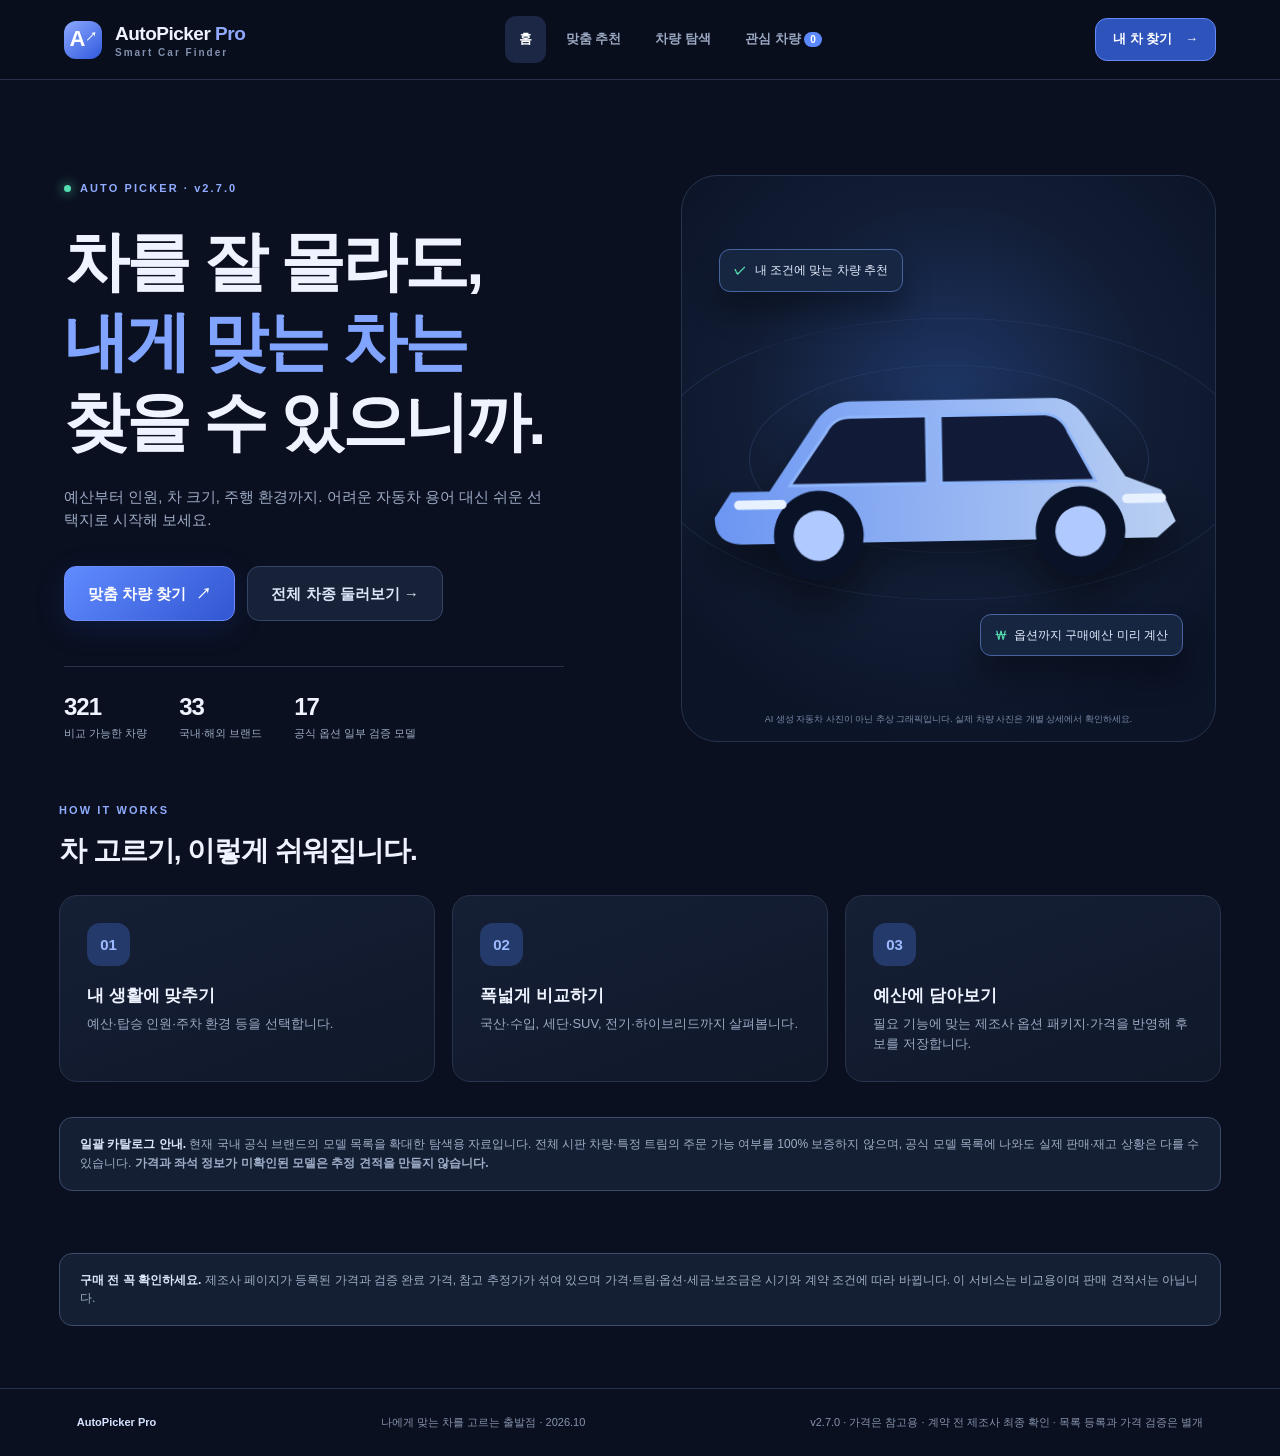
==== commit 1acf6cd4: "Add files via upload" ====
--- a/AutoPicker_Pro_Standalone.html
+++ b/AutoPicker_Pro_Standalone.html
@@ -21,6 +21,9 @@
 @media(max-width:680px){.profile-grid,.feature-check-grid{grid-template-columns:1fr}.profile-card{padding:18px}.profile-actions{flex-direction:column-reverse}.profile-actions button{width:100%}}
 /* v2.3.0 — verified package-price breakdown */
 .package-summary{display:flex;flex-wrap:wrap;gap:6px 12px;margin-top:5px;padding-top:7px;border-top:1px solid #37536f;color:#c8dcfb;font-size:11px}.package-status{font-size:12px;line-height:1.55;background:#192d4a;border:1px solid #456c99;border-radius:10px;padding:12px;color:#d0e7ff;margin-bottom:9px}.package-subtotal{margin-top:7px;padding-top:12px;border-top:1px solid #5d7299}.package-subtotal strong{color:#a0eccc}.feature-availability,.feature-missing{display:block;font-size:10px;color:#a9e5c5}.feature-missing{color:#ffbf9c}.realopt:has(input:disabled){opacity:1;background:#172f46;border-color:#4a7491}.realopt em{font-style:normal;color:#a1f4c8}.auto-trim-note{border-color:#4c7caa}
+
+/* v2.7.0 market-catalog */
+.catalog-tools{display:flex;justify-content:space-between;align-items:center;gap:10px;flex-wrap:wrap;padding:10px 0;color:#9bafcc;font-size:12px}.catalog-tools .secondary{min-height:36px}.unknown-price{font-size:19px;color:#fbbf83}.source-badge{max-width:100%;overflow-wrap:anywhere}@media(max-width:600px){.catalog-tools{align-items:flex-start;flex-direction:column}.catalog-tools button{width:100%}}
 
 </style>
 </head>
@@ -36,9 +39,9 @@
 <main>
 <section id="homeView" class="view" aria-label="서비스 소개">
  <div class="hero">
-  <div class="hero-copy"><span class="eyebrow"><span class="dot"></span> AUTO PICKER · v2.6.0</span><h1>차를 잘 몰라도,<br><em>내게 맞는 차는</em><br>찾을 수 있으니까.</h1><p>예산부터 인원, 차 크기, 주행 환경까지. 어려운 자동차 용어 대신 쉬운 선택지로 시작해 보세요.</p>
+  <div class="hero-copy"><span class="eyebrow"><span class="dot"></span> AUTO PICKER · v2.7.0</span><h1>차를 잘 몰라도,<br><em>내게 맞는 차는</em><br>찾을 수 있으니까.</h1><p>예산부터 인원, 차 크기, 주행 환경까지. 어려운 자동차 용어 대신 쉬운 선택지로 시작해 보세요.</p>
    <div class="hero-actions"><button class="primary big" data-view="profile">맞춤 차량 찾기 <span>↗</span></button><button class="secondary big" data-view="browse">전체 차종 둘러보기 →</button></div>
-   <div class="hero-stats"><div><strong id="totalCars">—</strong><span>비교 가능한 차량</span></div><div><strong id="totalBrands">—</strong><span>국내·해외 브랜드</span></div><div><strong>3단계</strong><span>추천 · 비교 · 견적</span></div></div>
+   <div class="hero-stats"><div><strong id="totalCars">—</strong><span>비교 가능한 차량</span></div><div><strong id="totalBrands">—</strong><span>국내·해외 브랜드</span></div><div><strong id="verifiedCount">—</strong><span>공식 옵션 일부 검증 모델</span></div></div>
   </div>
   <div class="hero-side"><div class="orbit o1"></div><div class="orbit o2"></div><div class="hero-car-shape" aria-hidden="true"><svg viewBox="0 0 570 280" width="100%"><defs><linearGradient id="shade" x1="0" x2="1"><stop stop-color="#719eff"/><stop offset="1" stop-color="#c5dcff"/></linearGradient></defs><path d="M52 175h41l48-70q15-24 40-25h215q23 0 38 24l40 61 38 15 15 34-20 17H62q-29-2-28-29z" fill="url(#shade)" opacity=".94"/><path d="M155 112q8-15 26-15h81v72H115zM277 97h112q18 2 25 20l28 52H277z" fill="#111a37" stroke="#8fb6fb" stroke-width="3"/><ellipse cx="145" cy="223" rx="48" ry="48" fill="#0a1228"/><ellipse cx="425" cy="223" rx="48" ry="48" fill="#0a1228"/><ellipse cx="145" cy="223" rx="27" ry="27" fill="#b0caff"/><ellipse cx="425" cy="223" rx="27" ry="27" fill="#b0caff"/><path d="M60 189h46M475 189h37" stroke="#e8f1ff" stroke-width="10" stroke-linecap="round"/></svg></div>
    <div class="float-note note-top"><span>✓</span> 내 조건에 맞는 차량 추천</div><div class="float-note note-bottom"><span>₩</span> 옵션까지 구매예산 미리 계산</div>
@@ -46,7 +49,7 @@
  </div>
  <div class="quickheading"><div><span class="eyebrow">HOW IT WORKS</span><h2>차 고르기, 이렇게 쉬워집니다.</h2></div></div>
  <div class="stepsgrid"><article><div class="stepicon">01</div><h3>내 생활에 맞추기</h3><p>예산·탑승 인원·주차 환경 등을 선택합니다.</p></article><article><div class="stepicon">02</div><h3>폭넓게 비교하기</h3><p>국산·수입, 세단·SUV, 전기·하이브리드까지 살펴봅니다.</p></article><article><div class="stepicon">03</div><h3>예산에 담아보기</h3><p>필요 기능에 맞는 제조사 옵션 패키지·가격을 반영해 후보를 저장합니다.</p></article></div>
- <div class="notice"><strong>구매 전 꼭 확인하세요.</strong> 제조사 페이지가 등록된 가격과 검증 완료 가격, 참고 추정가가 섞여 있으며 가격·트림·옵션·세금·보조금은 시기와 계약 조건에 따라 바뀝니다. 이 서비스는 비교용이며 판매 견적서는 아닙니다.</div>
+ <div class="notice"><strong>일괄 카탈로그 안내.</strong> 현재 국내 공식 브랜드의 모델 목록을 확대한 탐색용 자료입니다. 전체 시판 차량·특정 트림의 주문 가능 여부를 100% 보증하지 않으며, 공식 모델 목록에 나와도 실제 판매·재고 상황은 다를 수 있습니다. <b>가격과 좌석 정보가 미확인된 모델은 추정 견적을 만들지 않습니다.</b></div><div class="notice"><strong>구매 전 꼭 확인하세요.</strong> 제조사 페이지가 등록된 가격과 검증 완료 가격, 참고 추정가가 섞여 있으며 가격·트림·옵션·세금·보조금은 시기와 계약 조건에 따라 바뀝니다. 이 서비스는 비교용이며 판매 견적서는 아닙니다.</div>
 </section>
 <section id="profileView" class="view hidden" aria-label="차량 구매 기본 조건 입력">
  <div class="sectionwrap narrow"><div class="sectionhead"><span class="eyebrow">STEP 0 · 기본 조건 먼저</span><h1>어떤 차가 필요하세요?</h1><p>기본 정보와 꼭 필요한 기능을 선택하면 질문이 줄어들고, 조건에 맞는 <b>트림·추가 옵션·총구매예산</b>까지 찾아드립니다.</p></div>
@@ -64,17 +67,17 @@
 </section>
 <section id="wizardView" class="view hidden" aria-label="맞춤 차량 추천 설문"><div class="sectionwrap narrow"><div class="sectionhead"><span class="eyebrow">PERSONALIZED CAR FINDER</span><h1>나에게 맞는 차 찾기</h1><p>입력한 예산·탑승 인원·필수 옵션을 바탕으로 필요한 질문만 표시합니다. 모르는 항목은 '상관없음'을 고르면 됩니다.</p></div><div class="wizard-progress"><div class="progress-head"><span id="stepLabel">STEP 01</span><span id="progressLabel">1 / 9</span></div><div class="progress-track"><div id="progressFill"></div></div></div><div id="wizardCard" class="wizard-card"></div><div class="wizard-footer"><button id="prevStep" class="secondary">← 이전</button><button id="nextStep" class="primary">다음 →</button></div></div></section>
 <section id="browseView" class="view hidden"><div class="sectionwrap"><div class="sectionhead"><span class="eyebrow" id="browseEyebrow">EXPLORE THE MARKET</span><h1 id="browseTitle">전체 차량 탐색</h1><p id="browseDesc">브랜드·예산·차종을 직접 선택해 차량을 비교하세요.</p></div>
-<div id="criteriaSummary" class="criteria-summary hidden"></div><div id="matchSummary" class="match-summary hidden" aria-live="polite"></div><div class="toolbar"><label class="searchwrap"><span>⌕</span><input id="search" type="search" placeholder="예: 쏘렌토, BMW, 전기 SUV" aria-label="차량 검색"></label><label>브랜드<select id="brandFilter"><option value="any">전체 브랜드</option></select></label><label>구분<select id="originFilter"><option value="any">국산 + 수입</option><option value="국산">국산</option><option value="수입">수입</option></select></label><label>차체<select id="bodyFilter"><option value="any">전체 차체</option><option>경차</option><option>세단</option><option>SUV</option><option>MPV</option></select></label><label>동력<select id="powerFilter"><option value="any">전체 동력</option><option value="GAS">가솔린</option><option value="HEV">하이브리드</option><option value="EV">전기차</option></select></label><label>차 크기<select id="sizeFilter"><option value="0">전체 크기</option><option value="1">경형</option><option value="2">소형급</option><option value="3">중형급</option><option value="4">대형급</option></select></label><label>기본가 상한<select id="priceFilter"><option value="0">가격 제한 없음</option><option value="2000">2,000만 원</option><option value="3000">3,000만 원</option><option value="4000">4,000만 원</option><option value="5000">5,000만 원</option><option value="7000">7,000만 원</option><option value="10000">1억 원</option><option value="15000">1억 5천만 원</option></select></label></div>
-<div class="result-toolbar"><span id="resultCount">차량 불러오는 중</span><label>정렬 <select id="sortSelect"><option value="recommended">추천 순</option><option value="priceAsc">낮은 가격 순</option><option value="priceDesc">높은 가격 순</option><option value="name">이름 순</option></select></label></div><div class="vehicle-grid" id="carGrid"></div><div class="center"><button id="moreBtn" class="secondary hidden">더 보기 ↓</button></div><div class="notice slim">가격은 기본 트림·대표 사양 기준입니다. 연식·친환경차 세제혜택·수입 시점에 따라 상이합니다. <b>‘참고 추정’ 또는 ‘공식 출처 등록’ 표시는 이번 패치에서 최신 가격표를 다시 검증하지 않은 차종</b>입니다.</div></div></section>
+<div id="criteriaSummary" class="criteria-summary hidden"></div><div id="matchSummary" class="match-summary hidden" aria-live="polite"></div><div class="toolbar"><label class="searchwrap"><span>⌕</span><input id="search" type="search" placeholder="예: 쏘렌토, BMW, 전기 SUV" aria-label="차량 검색"></label><label>브랜드<select id="brandFilter"><option value="any">전체 브랜드</option></select></label><label>구분<select id="originFilter"><option value="any">국산 + 수입</option><option value="국산">국산</option><option value="수입">수입</option></select></label><label>차체<select id="bodyFilter"><option value="any">전체 차체</option><option>경차</option><option>세단</option><option>SUV</option><option>MPV</option><option>픽업</option><option>쿠페</option><option>해치백</option><option>왜건</option><option>컨버터블</option><option>상용</option></select></label><label>동력<select id="powerFilter"><option value="any">전체 동력</option><option value="GAS">가솔린</option><option value="HEV">하이브리드</option><option value="EV">전기차</option><option value="PHEV">플러그인 하이브리드</option><option value="DIESEL">디젤</option><option value="FCEV">수소전기차</option></select></label><label>차 크기<select id="sizeFilter"><option value="0">전체 크기</option><option value="1">경형</option><option value="2">소형급</option><option value="3">중형급</option><option value="4">대형급</option></select></label><label>데이터 검증<select id="verificationFilter"><option value="any">전체 상태</option><option value="packages">공식 트림·옵션 일부 검증</option><option value="priced">가격 등록</option><option value="unpriced">가격 미확인</option></select></label><label>기본가 상한<select id="priceFilter"><option value="0">가격 제한 없음</option><option value="2000">2,000만 원</option><option value="3000">3,000만 원</option><option value="4000">4,000만 원</option><option value="5000">5,000만 원</option><option value="7000">7,000만 원</option><option value="10000">1억 원</option><option value="15000">1억 5천만 원</option></select></label></div>
+<div class="catalog-tools"><span>공식 목록 기반 · 2026.10.08 스냅샷 · 최종 판매 여부 별도 확인</span><button id="catalogExport" class="secondary" type="button">전체 모델·출처 CSV ↓</button></div><div class="result-toolbar"><span id="resultCount">차량 불러오는 중</span><label>정렬 <select id="sortSelect"><option value="recommended">추천 순</option><option value="priceAsc">낮은 가격 순</option><option value="priceDesc">높은 가격 순</option><option value="name">이름 순</option></select></label></div><div class="vehicle-grid" id="carGrid"></div><div class="center"><button id="moreBtn" class="secondary hidden">더 보기 ↓</button></div><div class="notice slim">가격은 기본 트림·대표 사양 기준입니다. 연식·친환경차 세제혜택·수입 시점에 따라 상이합니다. <b>‘참고 추정’ 또는 ‘공식 출처 등록’ 표시는 이번 패치에서 최신 가격표를 다시 검증하지 않은 차종</b>입니다.</div></div></section>
 <section id="shortlistView" class="view hidden"><div class="sectionwrap"><div class="sectionhead"><span class="eyebrow">YOUR SHORTLIST</span><h1>내 최종 후보</h1><p>마음에 드는 차량과 계산한 예산을 저장하고 최대 4대를 나란히 비교하세요.</p></div><div class="compare-actions"><button id="compareBtn" class="primary">선택한 차량 비교하기</button><button id="exportBtn" class="secondary">저장 목록 내보내기 ↗</button><button id="clearBtn" class="ghost">목록 비우기</button></div><div class="vehicle-grid" id="shortlistGrid"></div><div id="compareOutput"></div></div></section>
 </main>
-<footer><span class="footerlogo">AutoPicker Pro</span> <span>나에게 맞는 차를 고르는 출발점 · 2026.10</span><span>v2.6.0 · 가격은 참고용 · 계약 전 제조사 최종 확인</span></footer>
+<footer><span class="footerlogo">AutoPicker Pro</span> <span>나에게 맞는 차를 고르는 출발점 · 2026.10</span><span>v2.7.0 · 가격은 참고용 · 계약 전 제조사 최종 확인 · 목록 등록과 가격 검증은 별개</span></footer>
 </div>
 <div id="modal" class="modal hidden" role="dialog" aria-modal="true" aria-label="차량 상세와 구매 예산" tabindex="-1"><div class="modal-overlay" data-close="modal"></div><div class="modal-panel"><button id="modalClose" class="modal-close" aria-label="닫기">✕</button><div id="modalContent"></div></div></div>
 <div id="toast" role="status" aria-live="polite" class="toast hidden"></div>
 <script>
-/* 차량 기본 가격: 2026-10-08 최신 공지 일부 반영 공식 시작가 + 별도 추정치. 사용 전 공식 사이트 재확인 필요. */
-const VEHICLES = [{"id":"casper","brand":"현대","name":"캐스퍼","origin":"국산","body":"경차","size":1,"seats":4,"power":"GAS","price":1546,"status":"official","official":"https://www.hyundai.com/kr/ko/e/all-vehicles","imageQuery":"Hyundai Casper 2024","tags":["city","affordable"]},{"id":"venue","brand":"현대","name":"베뉴","origin":"국산","body":"SUV","size":2,"seats":5,"power":"GAS","price":1994,"status":"official","official":"https://www.hyundai.com/kr/ko/e/all-vehicles","imageQuery":"Hyundai Venue 2025","tags":["city","affordable"]},{"id":"avante","brand":"현대","name":"디 올 뉴 아반떼","origin":"국산","body":"세단","size":2,"seats":5,"power":"GAS","price":2398,"status":"official","official":"https://www.hyundai.com/kr/ko/e/vehicles/the-all-new-avante/price","imageQuery":"Hyundai Elantra 2026","tags":["affordable","city","beginner"]},{"id":"avante-hev","brand":"현대","name":"디 올 뉴 아반떼 하이브리드","origin":"국산","body":"세단","size":2,"seats":5,"power":"HEV","price":3042,"status":"estimate","official":"https://www.hyundai.com/kr/ko/e/all-vehicles","imageQuery":"Hyundai Elantra 2026","tags":["economy","city"]},{"id":"sonata","brand":"현대","name":"2027 쏘나타 디 엣지","origin":"국산","body":"세단","size":3,"seats":5,"power":"GAS","price":2876,"status":"official","official":"https://www.hyundaimotorgroup.com/ko/news/hyundai-motor-company-sonata-the-edge-2027","imageQuery":"Hyundai Sonata 2025","tags":["comfort","family"]},{"id":"sonata-hev","brand":"현대","name":"2027 쏘나타 디 엣지 하이브리드","origin":"국산","body":"세단","size":3,"seats":5,"power":"HEV","price":3328,"status":"official","official":"https://www.hyundaimotorgroup.com/ko/news/hyundai-motor-company-sonata-the-edge-2027","imageQuery":"Hyundai Sonata 2025","tags":["economy","comfort"]},{"id":"new-grandeur","brand":"현대","name":"더 뉴 그랜저","origin":"국산","body":"세단","size":4,"seats":5,"power":"GAS","price":4245,"status":"official","official":"https://www.hyundai.com/kr/ko/e/vehicles/the-new-grandeur/price","imageQuery":"Hyundai Grandeur GN7","tags":["comfort","tech"],"image":"https://commons.wikimedia.org/wiki/Special:FilePath/00%20Hyundai%20Grandeur%20%28GN7%29.jpg","credit":"https://commons.wikimedia.org/wiki/File:00_Hyundai_Grandeur_(GN7).jpg"},{"id":"new-grandeur-hev","brand":"현대","name":"더 뉴 그랜저 하이브리드","origin":"국산","body":"세단","size":4,"seats":5,"power":"HEV","price":4833,"status":"official","official":"https://www.hyundai.com/kr/ko/e/vehicles/the-new-grandeur-hybrid/price","imageQuery":"Hyundai Grandeur GN7","tags":["comfort","economy"],"image":"https://commons.wikimedia.org/wiki/Special:FilePath/00%20Hyundai%20Grandeur%20%28GN7%29.jpg","credit":"https://commons.wikimedia.org/wiki/File:00_Hyundai_Grandeur_(GN7).jpg"},{"id":"kona","brand":"현대","name":"코나","origin":"국산","body":"SUV","size":2,"seats":5,"power":"GAS","price":2393,"status":"official","official":"https://www.hyundai.com/kr/ko/e/all-vehicles","imageQuery":"Hyundai Kona SX2","tags":["city","beginner"]},{"id":"kona-hev","brand":"현대","name":"코나 하이브리드","origin":"국산","body":"SUV","size":2,"seats":5,"power":"HEV","price":2938,"status":"official","official":"https://www.hyundai.com/kr/ko/e/all-vehicles","imageQuery":"Hyundai Kona SX2","tags":["economy","city"]},{"id":"kona-ev","brand":"현대","name":"코나 일렉트릭","origin":"국산","body":"SUV","size":2,"seats":5,"power":"EV","price":4152,"status":"official","official":"https://www.hyundai.com/kr/ko/e/all-vehicles","imageQuery":"Hyundai Kona Electric 2024","tags":["economy","city"]},{"id":"sonata-n","brand":"현대","name":"아반떼 N","origin":"국산","body":"세단","size":2,"seats":5,"power":"GAS","price":3356,"status":"official","official":"https://www.hyundai.com/kr/ko/e/all-vehicles","imageQuery":"Hyundai Elantra N 2024","tags":["performance"]},{"id":"Tucson","brand":"현대","name":"투싼","origin":"국산","body":"SUV","size":3,"seats":5,"power":"GAS","price":2844,"status":"official","official":"https://www.hyundai.com/kr/ko/e/vehicles/tucson/price","imageQuery":"Hyundai Tucson 2025","tags":["family","cargo"]},{"id":"Tucson-hev","brand":"현대","name":"투싼 하이브리드","origin":"국산","body":"SUV","size":3,"seats":5,"power":"HEV","price":3318,"status":"estimate","official":"https://www.hyundai.com/kr/ko/e/all-vehicles","imageQuery":"Hyundai Tucson 2025","tags":["economy","family"]},{"id":"santafe","brand":"현대","name":"싼타페","origin":"국산","body":"SUV","size":4,"seats":7,"power":"GAS","price":3657,"status":"official","official":"https://www.hyundai.com/kr/ko/e/all-vehicles","imageQuery":"Hyundai Santa Fe MX5","tags":["cargo","family","thirdrow"],"image":"https://commons.wikimedia.org/wiki/Special:FilePath/Hyundai%20Santa%20Fe%202.5T%20Calligraphy%20MX5%20Creamy%20White%20Pearl%20%285%29.jpg","credit":"https://commons.wikimedia.org/wiki/File:Hyundai_Santa_Fe_2.5T_Calligraphy_MX5_Creamy_White_Pearl_(5).jpg"},{"id":"santafe-hev","brand":"현대","name":"싼타페 하이브리드","origin":"국산","body":"SUV","size":4,"seats":7,"power":"HEV","price":4022,"status":"official","official":"https://www.hyundai.com/kr/ko/e/vehicles/santafe-hybrid/price","imageQuery":"Hyundai Santa Fe MX5","tags":["cargo","economy","family","thirdrow"],"image":"https://commons.wikimedia.org/wiki/Special:FilePath/Hyundai%20Santa%20Fe%202.5T%20Calligraphy%20MX5%20Creamy%20White%20Pearl%20%285%29.jpg","credit":"https://commons.wikimedia.org/wiki/File:Hyundai_Santa_Fe_2.5T_Calligraphy_MX5_Creamy_White_Pearl_(5).jpg"},{"id":"palisade","brand":"현대","name":"디 올 뉴 팰리세이드","origin":"국산","body":"SUV","size":4,"seats":9,"power":"GAS","price":4478,"status":"official","official":"https://www.hyundai.com/kr/ko/e/vehicles/palisade/price","imageQuery":"Hyundai Palisade LX3 2026","tags":["thirdrow","cargo","comfort"]},{"id":"palisade-hev","brand":"현대","name":"디 올 뉴 팰리세이드 하이브리드","origin":"국산","body":"SUV","size":4,"seats":9,"power":"HEV","price":5077,"status":"official","official":"https://www.hyundai.com/kr/ko/e/all-vehicles","imageQuery":"Hyundai Palisade LX3 2026","tags":["thirdrow","comfort","economy"]},{"id":"ioniq5","brand":"현대","name":"아이오닉 5","origin":"국산","body":"SUV","size":3,"seats":5,"power":"EV","price":4735,"status":"official","official":"https://www.hyundai.com/kr/ko/e/all-vehicles","imageQuery":"Hyundai Ioniq 5 2025","tags":["tech","economy","cargo"]},{"id":"ioniq6","brand":"현대","name":"더 뉴 아이오닉 6","origin":"국산","body":"세단","size":3,"seats":5,"power":"EV","price":4856,"status":"official","official":"https://www.hyundai.com/kr/ko/e/all-vehicles","imageQuery":"Hyundai Ioniq 6 facelift 2026","tags":["tech","economy"]},{"id":"ioniq9","brand":"현대","name":"아이오닉 9","origin":"국산","body":"SUV","size":4,"seats":7,"power":"EV","price":6759,"status":"official","official":"https://www.hyundai.com/kr/ko/e/all-vehicles","imageQuery":"Hyundai Ioniq 9 2026","tags":["thirdrow","tech","comfort"]},{"id":"staria-hev","brand":"현대","name":"더 뉴 스타리아 하이브리드","origin":"국산","body":"MPV","size":4,"seats":9,"power":"HEV","price":4350,"status":"estimate","official":"https://www.hyundai.com/kr/ko/e/all-vehicles","imageQuery":"Hyundai Staria 2025","tags":["thirdrow","cargo","family"]},{"id":"morning","brand":"기아","name":"모닝","origin":"국산","body":"경차","size":1,"seats":5,"power":"GAS","price":1400,"status":"estimate","official":"https://www.kia.com/kr/vehicles/morning/price","imageQuery":"Kia Picanto 2024","tags":["city","beginner","affordable"]},{"id":"ray","brand":"기아","name":"레이","origin":"국산","body":"경차","size":1,"seats":5,"power":"GAS","price":1490,"status":"estimate","official":"https://www.kia.com/kr/vehicles/ray/price","imageQuery":"Kia Ray 2024","tags":["city","cargo","affordable"]},{"id":"ray-ev","brand":"기아","name":"레이 EV (4인승)","origin":"국산","body":"경차","size":1,"seats":4,"power":"EV","price":2852,"status":"official","official":"https://www.kia.com/kr/vehicles/ray-ev/price","imageQuery":"Kia Ray EV 2024","tags":["city","economy"],"image":"https://commons.wikimedia.org/wiki/Special:FilePath/Kia%20Ray%20EV%20TAM%20EV%20PE%20Smoke%20Blue%20%283%29.jpg","credit":"https://commons.wikimedia.org/wiki/File:Kia_Ray_EV_TAM_EV_PE_Smoke_Blue_(3).jpg"},{"id":"seltos","brand":"기아","name":"디 올 뉴 셀토스 1.6T","origin":"국산","body":"SUV","size":2,"seats":5,"power":"GAS","price":2512,"status":"official","official":"https://www.kia.com/kr/vehicles/seltos/price/","imageQuery":"Kia Seltos 2026","tags":["city","tech","beginner"]},{"id":"seltos-hev","brand":"기아","name":"디 올 뉴 셀토스 하이브리드","origin":"국산","body":"SUV","size":2,"seats":5,"power":"HEV","price":3020,"status":"estimate","official":"https://www.kia.com/kr/vehicles/seltos/price","imageQuery":"Kia Seltos 2026","tags":["city","economy"]},{"id":"k5","brand":"기아","name":"K5","origin":"국산","body":"세단","size":3,"seats":5,"power":"GAS","price":2892,"status":"official","official":"https://www.kia.com/kr/vehicles/k5/price/private","imageQuery":"Kia K5 2025","tags":["comfort","affordable"]},{"id":"k5-hev","brand":"기아","name":"K5 하이브리드","origin":"국산","body":"세단","size":3,"seats":5,"power":"HEV","price":3334,"status":"official","official":"https://www.kia.com/kr/vehicles/k5/price/private","imageQuery":"Kia K5 2025","tags":["economy","comfort"]},{"id":"k8","brand":"기아","name":"2027 K8 2.5 가솔린","origin":"국산","body":"세단","size":4,"seats":5,"power":"GAS","price":3731,"status":"official","official":"https://www.kia.com/kr/vehicles/k8/price/private","imageQuery":"Kia K8 2025","tags":["comfort","tech"]},{"id":"k8-hev","brand":"기아","name":"2027 K8 하이브리드","origin":"국산","body":"세단","size":4,"seats":5,"power":"HEV","price":4267,"status":"official","official":"https://www.kia.com/kr/vehicles/k8/price/private","imageQuery":"Kia K8 2025","tags":["comfort","economy"]},{"id":"sportage","brand":"기아","name":"스포티지","origin":"국산","body":"SUV","size":3,"seats":5,"power":"GAS","price":2944,"status":"official","official":"https://www.kia.com/kr/vehicles/sportage/price","imageQuery":"Kia Sportage 2025","tags":["family","cargo"]},{"id":"sportage-hev","brand":"기아","name":"스포티지 하이브리드","origin":"국산","body":"SUV","size":3,"seats":5,"power":"HEV","price":3436,"status":"official","official":"https://www.kia.com/kr/vehicles/sportage/price","imageQuery":"Kia Sportage 2025","tags":["economy","family"]},{"id":"sorento","brand":"기아","name":"쏘렌토 2.5T","origin":"국산","body":"SUV","size":4,"seats":7,"power":"GAS","price":3641,"status":"official","official":"https://www.kia.com/kr/vehicles/sorento/price","imageQuery":"Kia Sorento MQ4 facelift","tags":["family","thirdrow","cargo"],"image":"https://commons.wikimedia.org/wiki/Special:FilePath/Kia%20Sorento%20MQ4%20FL%201.6T%20Hybrid%20Gravity%20Aurora%20Black%20Pearl%20%281%29.jpg","credit":"https://commons.wikimedia.org/wiki/File:Kia_Sorento_MQ4_FL_1.6T_Hybrid_Gravity_Aurora_Black_Pearl_(1).jpg"},{"id":"sorento-hev","brand":"기아","name":"쏘렌토 하이브리드","origin":"국산","body":"SUV","size":4,"seats":7,"power":"HEV","price":3963,"status":"official","official":"https://www.kia.com/kr/vehicles/sorento/price","imageQuery":"Kia Sorento MQ4 facelift","tags":["family","economy","thirdrow"],"image":"https://commons.wikimedia.org/wiki/Special:FilePath/Kia%20Sorento%20MQ4%20FL%201.6T%20Hybrid%20Gravity%20Aurora%20Black%20Pearl%20%281%29.jpg","credit":"https://commons.wikimedia.org/wiki/File:Kia_Sorento_MQ4_FL_1.6T_Hybrid_Gravity_Aurora_Black_Pearl_(1).jpg"},{"id":"carnival","brand":"기아","name":"카니발 3.5","origin":"국산","body":"MPV","size":4,"seats":9,"power":"GAS","price":3686,"status":"official","official":"https://www.kia.com/kr/vehicles/carnival/price/","imageQuery":"Kia Carnival KA4 facelift","tags":["thirdrow","cargo","family"],"image":"https://commons.wikimedia.org/wiki/Special:FilePath/Kia%20Carnival%203.5%20KA4%20PE%20Snow%20White%20Pearl%20%288%29.jpg","credit":"https://commons.wikimedia.org/wiki/File:Kia_Carnival_3.5_KA4_PE_Snow_White_Pearl_(8).jpg"},{"id":"carnival-hev","brand":"기아","name":"카니발 하이브리드","origin":"국산","body":"MPV","size":4,"seats":9,"power":"HEV","price":4141,"status":"estimated_from_official","official":"https://www.kia.com/kr/vehicles/carnival/price","imageQuery":"Kia Carnival KA4 facelift","tags":["thirdrow","cargo","economy"],"image":"https://commons.wikimedia.org/wiki/Special:FilePath/Kia%20Carnival%203.5%20KA4%20PE%20Snow%20White%20Pearl%20%288%29.jpg","credit":"https://commons.wikimedia.org/wiki/File:Kia_Carnival_3.5_KA4_PE_Snow_White_Pearl_(8).jpg"},{"id":"EV3","brand":"기아","name":"EV3","origin":"국산","body":"SUV","size":2,"seats":5,"power":"EV","price":3995,"status":"official","official":"https://www.kia.com/kr/vehicles/ev3/price","imageQuery":"Kia EV3 2025","tags":["economy","city","tech"],"image":"https://commons.wikimedia.org/wiki/Special:FilePath/Kia%20EV3%20%282025%29%20%2854810638023%29.jpg","credit":"https://commons.wikimedia.org/wiki/File:Kia_EV3_(2025)_(54810638023).jpg"},{"id":"EV4","brand":"기아","name":"EV4","origin":"국산","body":"세단","size":3,"seats":5,"power":"EV","price":4042,"status":"official","official":"https://www.kia.com/kr/vehicles/ev4/price","imageQuery":"Kia EV4 2025","tags":["tech","economy"],"image":"https://commons.wikimedia.org/wiki/Special:FilePath/Kia%20EV4%20Sedan%20CT1%202025-04-11%20%2801%29.jpg","credit":"https://commons.wikimedia.org/wiki/File:Kia_EV4_Sedan_CT1_2025-04-11_(01).jpg"},{"id":"EV5","brand":"기아","name":"EV5","origin":"국산","body":"SUV","size":3,"seats":5,"power":"EV","price":4155,"status":"official","official":"https://www.kia.com/kr/vehicles/ev5/price","imageQuery":"Kia EV5 2025","tags":["cargo","economy"],"image":"https://commons.wikimedia.org/wiki/Special:FilePath/Kia%20EV5%2001%20China%202025-03-25.jpg","credit":"https://commons.wikimedia.org/wiki/File:Kia_EV5_01_China_2025-03-25.jpg"},{"id":"EV6","brand":"기아","name":"EV6","origin":"국산","body":"SUV","size":3,"seats":5,"power":"EV","price":5260,"status":"estimate","official":"https://www.kia.com/kr/vehicles/ev6/price","imageQuery":"Kia EV6 2025","tags":["performance","tech"],"image":"https://commons.wikimedia.org/wiki/Special:FilePath/KIA%20EV6%20%28Fully%20Charged%202022%29.jpg","credit":"https://commons.wikimedia.org/wiki/File:KIA_EV6_(Fully_Charged_2022).jpg"},{"id":"EV9","brand":"기아","name":"EV9","origin":"국산","body":"SUV","size":4,"seats":7,"power":"EV","price":6900,"status":"estimate","official":"https://www.kia.com/kr/vehicles/ev9/price","imageQuery":"Kia EV9 2025","tags":["thirdrow","tech","cargo"]},{"id":"G70","brand":"제네시스","name":"G70","origin":"국산","body":"세단","size":3,"seats":5,"power":"GAS","price":4500,"status":"official","official":"https://www.genesis.com/kr/ko/models/g70","imageQuery":"Genesis G70 2025","tags":["performance","comfort"]},{"id":"G80","brand":"제네시스","name":"G80","origin":"국산","body":"세단","size":4,"seats":5,"power":"GAS","price":6063,"status":"official","official":"https://www.genesis.com/kr/ko/models/g80","imageQuery":"Genesis G80 2025","tags":["comfort","tech"],"image":"https://commons.wikimedia.org/wiki/Special:FilePath/Genesis%20G80%20RG3%20PE%20Savile%20Silver%20%281%29.jpg","credit":"https://commons.wikimedia.org/wiki/File:Genesis_G80_RG3_PE_Savile_Silver_(1).jpg"},{"id":"G90","brand":"제네시스","name":"G90","origin":"국산","body":"세단","size":4,"seats":5,"power":"GAS","price":9748,"status":"official","official":"https://www.genesis.com/kr/ko/models/g90","imageQuery":"Genesis G90 2025","tags":["comfort","tech"]},{"id":"GV70","brand":"제네시스","name":"GV70","origin":"국산","body":"SUV","size":3,"seats":5,"power":"GAS","price":5473,"status":"official","official":"https://www.genesis.com/kr/ko/models/gv70","imageQuery":"Genesis GV70 2025","tags":["comfort","tech"]},{"id":"GV80","brand":"제네시스","name":"GV80","origin":"국산","body":"SUV","size":4,"seats":7,"power":"GAS","price":6985,"status":"official","official":"https://www.genesis.com/kr/ko/models/gv80","imageQuery":"Genesis GV80 2025","tags":["comfort","thirdrow"],"image":"https://commons.wikimedia.org/wiki/Special:FilePath/Genesis%20GV80%20IAA%202021%201X7A0165.jpg","credit":"https://commons.wikimedia.org/wiki/File:Genesis_GV80_IAA_2021_1X7A0165.jpg"},{"id":"GV60","brand":"제네시스","name":"GV60","origin":"국산","body":"SUV","size":3,"seats":5,"power":"EV","price":6828,"status":"official","official":"https://www.genesis.com/kr/ko/models/gv60","imageQuery":"Genesis GV60 2025","tags":["tech","performance"]},{"id":"model3","brand":"테슬라","name":"모델 3","origin":"수입","body":"세단","size":3,"seats":5,"power":"EV","price":5300,"status":"estimate","official":"https://www.tesla.com/ko_kr/model3","imageQuery":"Tesla Model 3 Highland 2024","tags":["economy","tech"]},{"id":"modely","brand":"테슬라","name":"모델 Y","origin":"수입","body":"SUV","size":3,"seats":5,"power":"EV","price":5300,"status":"estimate","official":"https://www.tesla.com/ko_kr/modely","imageQuery":"Tesla Model Y Juniper 2025","tags":["tech","economy","cargo"],"image":"https://commons.wikimedia.org/wiki/Special:FilePath/2025%20Tesla%20Model%20Y%20Juniper%20Long%20Range%20AWD.jpg","credit":"https://commons.wikimedia.org/wiki/File:2025_Tesla_Model_Y_Juniper_Long_Range_AWD.jpg"},{"id":"rav4","brand":"토요타","name":"RAV4 하이브리드","origin":"수입","body":"SUV","size":3,"seats":5,"power":"HEV","price":4500,"status":"estimate","official":"https://www.toyota.co.kr","imageQuery":"Toyota RAV4 2025","tags":["economy","cargo"]},{"id":"camry","brand":"토요타","name":"캠리 하이브리드","origin":"수입","body":"세단","size":3,"seats":5,"power":"HEV","price":4800,"status":"estimate","official":"https://www.toyota.co.kr","imageQuery":"Toyota Camry XV80 2025","tags":["comfort","economy"]},{"id":"prius","brand":"토요타","name":"프리우스","origin":"수입","body":"세단","size":2,"seats":5,"power":"HEV","price":4000,"status":"estimate","official":"https://www.toyota.co.kr","imageQuery":"Toyota Prius 2024","tags":["economy","city"]},{"id":"es300h","brand":"렉서스","name":"ES 300h","origin":"수입","body":"세단","size":4,"seats":5,"power":"HEV","price":6500,"status":"estimate","official":"https://www.lexus.co.kr","imageQuery":"Lexus ES 300h 2025","tags":["comfort","economy"]},{"id":"nx350h","brand":"렉서스","name":"NX 350h","origin":"수입","body":"SUV","size":3,"seats":5,"power":"HEV","price":6900,"status":"estimate","official":"https://www.lexus.co.kr","imageQuery":"Lexus NX 350h 2025","tags":["comfort","economy"]},{"id":"crv","brand":"혼다","name":"CR-V 하이브리드","origin":"수입","body":"SUV","size":3,"seats":5,"power":"HEV","price":5600,"status":"estimate","official":"https://www.hondakorea.co.kr","imageQuery":"Honda CR-V 2024","tags":["family","economy"]},{"id":"accord","brand":"혼다","name":"어코드 하이브리드","origin":"수입","body":"세단","size":3,"seats":5,"power":"HEV","price":5300,"status":"estimate","official":"https://www.hondakorea.co.kr","imageQuery":"Honda Accord Hybrid 2025","tags":["economy","comfort"]},{"id":"320i","brand":"BMW","name":"320i","origin":"수입","body":"세단","size":3,"seats":5,"power":"GAS","price":5800,"status":"estimate","official":"https://www.bmw.co.kr","imageQuery":"BMW 320i G20 2025","tags":["performance","comfort"]},{"id":"520i","brand":"BMW","name":"520i","origin":"수입","body":"세단","size":4,"seats":5,"power":"GAS","price":7100,"status":"estimate","official":"https://www.bmw.co.kr","imageQuery":"BMW 520i G60 2025","tags":["comfort","tech"]},{"id":"x1","brand":"BMW","name":"X1","origin":"수입","body":"SUV","size":2,"seats":5,"power":"GAS","price":6100,"status":"estimate","official":"https://www.bmw.co.kr","imageQuery":"BMW X1 U11 2024","tags":["city","comfort"]},{"id":"x3","brand":"BMW","name":"X3","origin":"수입","body":"SUV","size":3,"seats":5,"power":"GAS","price":7200,"status":"estimate","official":"https://www.bmw.co.kr","imageQuery":"BMW X3 G45 2025","tags":["comfort","cargo"]},{"id":"x5","brand":"BMW","name":"X5","origin":"수입","body":"SUV","size":4,"seats":7,"power":"GAS","price":12500,"status":"estimate","official":"https://www.bmw.co.kr","imageQuery":"BMW X5 G05 2024","tags":["comfort","thirdrow"]},{"id":"c200","brand":"벤츠","name":"C 200","origin":"수입","body":"세단","size":3,"seats":5,"power":"GAS","price":6500,"status":"estimate","official":"https://www.mercedes-benz.co.kr","imageQuery":"Mercedes-Benz C-Class W206 2024","tags":["comfort","tech"]},{"id":"e200","brand":"벤츠","name":"E 200","origin":"수입","body":"세단","size":4,"seats":5,"power":"GAS","price":7400,"status":"estimate","official":"https://www.mercedes-benz.co.kr","imageQuery":"Mercedes-Benz E-Class W214 2025","tags":["comfort","tech"]},{"id":"glc","brand":"벤츠","name":"GLC 300","origin":"수입","body":"SUV","size":3,"seats":5,"power":"GAS","price":8700,"status":"estimate","official":"https://www.mercedes-benz.co.kr","imageQuery":"Mercedes-Benz GLC X254 2024","tags":["comfort","tech"]},{"id":"gle","brand":"벤츠","name":"GLE 450","origin":"수입","body":"SUV","size":4,"seats":7,"power":"GAS","price":12700,"status":"estimate","official":"https://www.mercedes-benz.co.kr","imageQuery":"Mercedes-Benz GLE 2025","tags":["comfort","thirdrow"]},{"id":"q5","brand":"아우디","name":"Q5","origin":"수입","body":"SUV","size":3,"seats":5,"power":"GAS","price":7000,"status":"estimate","official":"https://www.audi.co.kr","imageQuery":"Audi Q5 2025","tags":["comfort","tech"]},{"id":"a6","brand":"아우디","name":"A6","origin":"수입","body":"세단","size":4,"seats":5,"power":"GAS","price":6900,"status":"estimate","official":"https://www.audi.co.kr","imageQuery":"Audi A6 2025","tags":["comfort","tech"]},{"id":"xc40","brand":"볼보","name":"XC40","origin":"수입","body":"SUV","size":2,"seats":5,"power":"GAS","price":4900,"status":"estimate","official":"https://www.volvocars.com/kr","imageQuery":"Volvo XC40 2025","tags":["safety","city"]},{"id":"xc60","brand":"볼보","name":"XC60","origin":"수입","body":"SUV","size":3,"seats":5,"power":"GAS","price":6500,"status":"estimate","official":"https://www.volvocars.com/kr","imageQuery":"Volvo XC60 2025","tags":["safety","comfort"]},{"id":"xc90","brand":"볼보","name":"XC90","origin":"수입","body":"SUV","size":4,"seats":7,"power":"GAS","price":8800,"status":"estimate","official":"https://www.volvocars.com/kr","imageQuery":"Volvo XC90 2025","tags":["safety","thirdrow"]},{"id":"id4","brand":"폭스바겐","name":"ID.4","origin":"수입","body":"SUV","size":3,"seats":5,"power":"EV","price":5400,"status":"estimate","official":"https://www.volkswagen.co.kr","imageQuery":"Volkswagen ID.4 2024","tags":["economy","cargo"]},{"id":"tiguan","brand":"폭스바겐","name":"티구안","origin":"수입","body":"SUV","size":3,"seats":5,"power":"GAS","price":5000,"status":"estimate","official":"https://www.volkswagen.co.kr","imageQuery":"Volkswagen Tiguan 2025","tags":["family","comfort"]},{"id":"atto3","brand":"BYD","name":"아토 3","origin":"수입","body":"SUV","size":2,"seats":5,"power":"EV","price":3150,"status":"estimate","official":"https://www.bydauto.kr","imageQuery":"BYD Atto 3 2024","tags":["city","economy"],"image":"https://commons.wikimedia.org/wiki/Special:FilePath/2024%20BYD%20Atto%203%201.jpg","credit":"https://commons.wikimedia.org/wiki/File:2024_BYD_Atto_3_1.jpg"},{"id":"seal","brand":"BYD","name":"씰","origin":"수입","body":"세단","size":3,"seats":5,"power":"EV","price":4000,"status":"estimate","official":"https://www.bydauto.kr","imageQuery":"BYD Seal 2024","tags":["tech","performance"]},{"id":"sealion7","brand":"BYD","name":"씨라이언 7","origin":"수입","body":"SUV","size":3,"seats":5,"power":"EV","price":4800,"status":"estimate","official":"https://www.bydauto.kr","imageQuery":"BYD Sealion 7 2025","tags":["tech","cargo"]},{"id":"macan","brand":"포르쉐","name":"마칸 일렉트릭","origin":"수입","body":"SUV","size":3,"seats":5,"power":"EV","price":11000,"status":"estimate","official":"https://www.porsche.com/korea/ko","imageQuery":"Porsche Macan electric 2025","tags":["performance","tech"]}];
+/* AUTO-GENERATED: python generate_market.py. Do not edit. Price in KRW 10,000 units. */
+const VEHICLES = [{"id":"casper","brand":"현대","name":"캐스퍼","origin":"국산","body":"경차","size":1,"seats":4,"power":"GAS","price":1546,"status":"official","official":"https://www.hyundai.com/kr/ko/e/all-vehicles","imageQuery":"Hyundai Casper 2024","tags":["city","affordable"],"sourceCheckedAt":"previous-release","catalogState":"legacy-needs-recheck","priceProof":"published-start","familyName":"캐스퍼"},{"id":"venue","brand":"현대","name":"베뉴","origin":"국산","body":"SUV","size":2,"seats":5,"power":"GAS","price":1994,"status":"official","official":"https://www.hyundai.com/kr/ko/e/all-vehicles","imageQuery":"Hyundai Venue 2025","tags":["city","affordable"],"sourceCheckedAt":"previous-release","catalogState":"legacy-needs-recheck","priceProof":"published-start","familyName":"베뉴"},{"id":"avante","brand":"현대","name":"디 올 뉴 아반떼","origin":"국산","body":"세단","size":2,"seats":5,"power":"GAS","price":2398,"status":"official","official":"https://www.hyundai.com/kr/ko/e/vehicles/the-all-new-avante/price","imageQuery":"Hyundai Elantra 2026","tags":["affordable","city","beginner"],"sourceCheckedAt":"2026-10-08","catalogState":"legacy-needs-recheck","priceProof":"trim-audited","familyName":"디 올 뉴 아반떼"},{"id":"avante-hev","brand":"현대","name":"디 올 뉴 아반떼 하이브리드","origin":"국산","body":"세단","size":2,"seats":5,"power":"HEV","price":3042,"status":"estimate","official":"https://www.hyundai.com/kr/ko/e/all-vehicles","imageQuery":"Hyundai Elantra 2026","tags":["economy","city"],"sourceCheckedAt":"previous-release","catalogState":"legacy-needs-recheck","priceProof":"estimate","familyName":"디 올 뉴 아반떼 하이브리드"},{"id":"sonata","brand":"현대","name":"2027 쏘나타 디 엣지","origin":"국산","body":"세단","size":3,"seats":5,"power":"GAS","price":2876,"status":"official","official":"https://www.hyundaimotorgroup.com/ko/news/hyundai-motor-company-sonata-the-edge-2027","imageQuery":"Hyundai Sonata 2025","tags":["comfort","family"],"sourceCheckedAt":"previous-release","catalogState":"legacy-needs-recheck","priceProof":"published-start","familyName":"2027 쏘나타 디 엣지"},{"id":"sonata-hev","brand":"현대","name":"2027 쏘나타 디 엣지 하이브리드","origin":"국산","body":"세단","size":3,"seats":5,"power":"HEV","price":3328,"status":"official","official":"https://www.hyundaimotorgroup.com/ko/news/hyundai-motor-company-sonata-the-edge-2027","imageQuery":"Hyundai Sonata 2025","tags":["economy","comfort"],"sourceCheckedAt":"previous-release","catalogState":"legacy-needs-recheck","priceProof":"published-start","familyName":"2027 쏘나타 디 엣지 하이브리드"},{"id":"new-grandeur","brand":"현대","name":"더 뉴 그랜저","origin":"국산","body":"세단","size":4,"seats":5,"power":"GAS","price":4245,"status":"official","official":"https://www.hyundai.com/kr/ko/e/vehicles/the-new-grandeur/price","imageQuery":"Hyundai Grandeur GN7","tags":["comfort","tech"],"image":"https://commons.wikimedia.org/wiki/Special:FilePath/00%20Hyundai%20Grandeur%20%28GN7%29.jpg","credit":"https://commons.wikimedia.org/wiki/File:00_Hyundai_Grandeur_(GN7).jpg","sourceCheckedAt":"2026-10-08","catalogState":"legacy-needs-recheck","priceProof":"trim-audited","familyName":"더 뉴 그랜저"},{"id":"new-grandeur-hev","brand":"현대","name":"더 뉴 그랜저 하이브리드","origin":"국산","body":"세단","size":4,"seats":5,"power":"HEV","price":4833,"status":"official","official":"https://www.hyundai.com/kr/ko/e/vehicles/the-new-grandeur-hybrid/price","imageQuery":"Hyundai Grandeur GN7","tags":["comfort","economy"],"image":"https://commons.wikimedia.org/wiki/Special:FilePath/00%20Hyundai%20Grandeur%20%28GN7%29.jpg","credit":"https://commons.wikimedia.org/wiki/File:00_Hyundai_Grandeur_(GN7).jpg","sourceCheckedAt":"2026-10-08","catalogState":"legacy-needs-recheck","priceProof":"trim-audited","familyName":"더 뉴 그랜저 하이브리드"},{"id":"kona","brand":"현대","name":"코나","origin":"국산","body":"SUV","size":2,"seats":5,"power":"GAS","price":2393,"status":"official","official":"https://www.hyundai.com/kr/ko/e/all-vehicles","imageQuery":"Hyundai Kona SX2","tags":["city","beginner"],"sourceCheckedAt":"previous-release","catalogState":"legacy-needs-recheck","priceProof":"published-start","familyName":"코나"},{"id":"kona-hev","brand":"현대","name":"코나 하이브리드","origin":"국산","body":"SUV","size":2,"seats":5,"power":"HEV","price":2938,"status":"official","official":"https://www.hyundai.com/kr/ko/e/all-vehicles","imageQuery":"Hyundai Kona SX2","tags":["economy","city"],"sourceCheckedAt":"previous-release","catalogState":"legacy-needs-recheck","priceProof":"published-start","familyName":"코나 하이브리드"},{"id":"kona-ev","brand":"현대","name":"코나 일렉트릭","origin":"국산","body":"SUV","size":2,"seats":5,"power":"EV","price":4152,"status":"official","official":"https://www.hyundai.com/kr/ko/e/all-vehicles","imageQuery":"Hyundai Kona Electric 2024","tags":["economy","city"],"sourceCheckedAt":"previous-release","catalogState":"legacy-needs-recheck","priceProof":"published-start","familyName":"코나 일렉트릭"},{"id":"sonata-n","brand":"현대","name":"아반떼 N","origin":"국산","body":"세단","size":2,"seats":5,"power":"GAS","price":3356,"status":"official","official":"https://www.hyundai.com/kr/ko/e/all-vehicles","imageQuery":"Hyundai Elantra N 2024","tags":["performance"],"sourceCheckedAt":"previous-release","catalogState":"legacy-needs-recheck","priceProof":"published-start","familyName":"아반떼 N"},{"id":"Tucson","brand":"현대","name":"투싼","origin":"국산","body":"SUV","size":3,"seats":5,"power":"GAS","price":2844,"status":"official","official":"https://www.hyundai.com/kr/ko/e/vehicles/tucson/price","imageQuery":"Hyundai Tucson 2025","tags":["family","cargo"],"sourceCheckedAt":"2026-10-08","catalogState":"legacy-needs-recheck","priceProof":"trim-audited","familyName":"투싼"},{"id":"Tucson-hev","brand":"현대","name":"투싼 하이브리드","origin":"국산","body":"SUV","size":3,"seats":5,"power":"HEV","price":3318,"status":"estimate","official":"https://www.hyundai.com/kr/ko/e/all-vehicles","imageQuery":"Hyundai Tucson 2025","tags":["economy","family"],"sourceCheckedAt":"previous-release","catalogState":"legacy-needs-recheck","priceProof":"estimate","familyName":"투싼 하이브리드"},{"id":"santafe","brand":"현대","name":"싼타페","origin":"국산","body":"SUV","size":4,"seats":7,"power":"GAS","price":3657,"status":"official","official":"https://www.hyundai.com/kr/ko/e/all-vehicles","imageQuery":"Hyundai Santa Fe MX5","tags":["cargo","family","thirdrow"],"image":"https://commons.wikimedia.org/wiki/Special:FilePath/Hyundai%20Santa%20Fe%202.5T%20Calligraphy%20MX5%20Creamy%20White%20Pearl%20%285%29.jpg","credit":"https://commons.wikimedia.org/wiki/File:Hyundai_Santa_Fe_2.5T_Calligraphy_MX5_Creamy_White_Pearl_(5).jpg","sourceCheckedAt":"previous-release","catalogState":"legacy-needs-recheck","priceProof":"published-start","familyName":"싼타페"},{"id":"santafe-hev","brand":"현대","name":"싼타페 하이브리드","origin":"국산","body":"SUV","size":4,"seats":7,"power":"HEV","price":4022,"status":"official","official":"https://www.hyundai.com/kr/ko/e/vehicles/santafe-hybrid/price","imageQuery":"Hyundai Santa Fe MX5","tags":["cargo","economy","family","thirdrow"],"image":"https://commons.wikimedia.org/wiki/Special:FilePath/Hyundai%20Santa%20Fe%202.5T%20Calligraphy%20MX5%20Creamy%20White%20Pearl%20%285%29.jpg","credit":"https://commons.wikimedia.org/wiki/File:Hyundai_Santa_Fe_2.5T_Calligraphy_MX5_Creamy_White_Pearl_(5).jpg","sourceCheckedAt":"2026-10-08","catalogState":"legacy-needs-recheck","priceProof":"trim-audited","familyName":"싼타페 하이브리드"},{"id":"palisade","brand":"현대","name":"디 올 뉴 팰리세이드","origin":"국산","body":"SUV","size":4,"seats":9,"power":"GAS","price":4478,"status":"official","official":"https://www.hyundai.com/kr/ko/e/vehicles/palisade/price","imageQuery":"Hyundai Palisade LX3 2026","tags":["thirdrow","cargo","comfort"],"sourceCheckedAt":"2026-10-08","catalogState":"legacy-needs-recheck","priceProof":"trim-audited","familyName":"디 올 뉴 팰리세이드"},{"id":"palisade-hev","brand":"현대","name":"디 올 뉴 팰리세이드 하이브리드","origin":"국산","body":"SUV","size":4,"seats":9,"power":"HEV","price":5077,"status":"official","official":"https://www.hyundai.com/kr/ko/e/all-vehicles","imageQuery":"Hyundai Palisade LX3 2026","tags":["thirdrow","comfort","economy"],"sourceCheckedAt":"previous-release","catalogState":"legacy-needs-recheck","priceProof":"published-start","familyName":"디 올 뉴 팰리세이드 하이브리드"},{"id":"ioniq5","brand":"현대","name":"아이오닉 5","origin":"국산","body":"SUV","size":3,"seats":5,"power":"EV","price":4735,"status":"official","official":"https://www.hyundai.com/kr/ko/e/all-vehicles","imageQuery":"Hyundai Ioniq 5 2025","tags":["tech","economy","cargo"],"sourceCheckedAt":"previous-release","catalogState":"legacy-needs-recheck","priceProof":"published-start","familyName":"아이오닉 5"},{"id":"ioniq6","brand":"현대","name":"더 뉴 아이오닉 6","origin":"국산","body":"세단","size":3,"seats":5,"power":"EV","price":4856,"status":"official","official":"https://www.hyundai.com/kr/ko/e/all-vehicles","imageQuery":"Hyundai Ioniq 6 facelift 2026","tags":["tech","economy"],"sourceCheckedAt":"previous-release","catalogState":"legacy-needs-recheck","priceProof":"published-start","familyName":"더 뉴 아이오닉 6"},{"id":"ioniq9","brand":"현대","name":"아이오닉 9","origin":"국산","body":"SUV","size":4,"seats":7,"power":"EV","price":6759,"status":"official","official":"https://www.hyundai.com/kr/ko/e/all-vehicles","imageQuery":"Hyundai Ioniq 9 2026","tags":["thirdrow","tech","comfort"],"sourceCheckedAt":"previous-release","catalogState":"legacy-needs-recheck","priceProof":"published-start","familyName":"아이오닉 9"},{"id":"staria-hev","brand":"현대","name":"더 뉴 스타리아 하이브리드","origin":"국산","body":"MPV","size":4,"seats":9,"power":"HEV","price":4350,"status":"estimate","official":"https://www.hyundai.com/kr/ko/e/all-vehicles","imageQuery":"Hyundai Staria 2025","tags":["thirdrow","cargo","family"],"sourceCheckedAt":"previous-release","catalogState":"legacy-needs-recheck","priceProof":"estimate","familyName":"더 뉴 스타리아 하이브리드"},{"id":"morning","brand":"기아","name":"모닝","origin":"국산","body":"경차","size":1,"seats":5,"power":"GAS","price":1400,"status":"estimate","official":"https://www.kia.com/kr/vehicles/morning/price","imageQuery":"Kia Picanto 2024","tags":["city","beginner","affordable"],"sourceCheckedAt":"previous-release","catalogState":"legacy-needs-recheck","priceProof":"estimate","familyName":"모닝"},{"id":"ray","brand":"기아","name":"레이","origin":"국산","body":"경차","size":1,"seats":5,"power":"GAS","price":1490,"status":"estimate","official":"https://www.kia.com/kr/vehicles/ray/price","imageQuery":"Kia Ray 2024","tags":["city","cargo","affordable"],"sourceCheckedAt":"previous-release","catalogState":"legacy-needs-recheck","priceProof":"estimate","familyName":"레이"},{"id":"ray-ev","brand":"기아","name":"레이 EV (4인승)","origin":"국산","body":"경차","size":1,"seats":4,"power":"EV","price":2852,"status":"official","official":"https://www.kia.com/kr/vehicles/ray-ev/price","imageQuery":"Kia Ray EV 2024","tags":["city","economy"],"image":"https://commons.wikimedia.org/wiki/Special:FilePath/Kia%20Ray%20EV%20TAM%20EV%20PE%20Smoke%20Blue%20%283%29.jpg","credit":"https://commons.wikimedia.org/wiki/File:Kia_Ray_EV_TAM_EV_PE_Smoke_Blue_(3).jpg","sourceCheckedAt":"previous-release","catalogState":"legacy-needs-recheck","priceProof":"published-start","familyName":"레이 EV (4인승)"},{"id":"seltos","brand":"기아","name":"디 올 뉴 셀토스 1.6T","origin":"국산","body":"SUV","size":2,"seats":5,"power":"GAS","price":2512,"status":"official","official":"https://www.kia.com/kr/vehicles/seltos/price/","imageQuery":"Kia Seltos 2026","tags":["city","tech","beginner"],"sourceCheckedAt":"2026-10-08","catalogState":"legacy-needs-recheck","priceProof":"trim-audited","familyName":"디 올 뉴 셀토스 1.6T"},{"id":"seltos-hev","brand":"기아","name":"디 올 뉴 셀토스 하이브리드","origin":"국산","body":"SUV","size":2,"seats":5,"power":"HEV","price":3020,"status":"estimate","official":"https://www.kia.com/kr/vehicles/seltos/price","imageQuery":"Kia Seltos 2026","tags":["city","economy"],"sourceCheckedAt":"previous-release","catalogState":"legacy-needs-recheck","priceProof":"estimate","familyName":"디 올 뉴 셀토스 하이브리드"},{"id":"k5","brand":"기아","name":"K5","origin":"국산","body":"세단","size":3,"seats":5,"power":"GAS","price":2892,"status":"official","official":"https://www.kia.com/kr/vehicles/k5/price/private","imageQuery":"Kia K5 2025","tags":["comfort","affordable"],"sourceCheckedAt":"2026-10-08","catalogState":"legacy-needs-recheck","priceProof":"trim-audited","familyName":"K5"},{"id":"k5-hev","brand":"기아","name":"K5 하이브리드","origin":"국산","body":"세단","size":3,"seats":5,"power":"HEV","price":3334,"status":"official","official":"https://www.kia.com/kr/vehicles/k5/price/private","imageQuery":"Kia K5 2025","tags":["economy","comfort"],"sourceCheckedAt":"2026-10-08","catalogState":"legacy-needs-recheck","priceProof":"trim-audited","familyName":"K5 하이브리드"},{"id":"k8","brand":"기아","name":"2027 K8 2.5 가솔린","origin":"국산","body":"세단","size":4,"seats":5,"power":"GAS","price":3731,"status":"official","official":"https://www.kia.com/kr/vehicles/k8/price/private","imageQuery":"Kia K8 2025","tags":["comfort","tech"],"sourceCheckedAt":"2026-10-08","catalogState":"legacy-needs-recheck","priceProof":"trim-audited","familyName":"2027 K8 2.5 가솔린"},{"id":"k8-hev","brand":"기아","name":"2027 K8 하이브리드","origin":"국산","body":"세단","size":4,"seats":5,"power":"HEV","price":4267,"status":"official","official":"https://www.kia.com/kr/vehicles/k8/price/private","imageQuery":"Kia K8 2025","tags":["comfort","economy"],"sourceCheckedAt":"2026-10-08","catalogState":"legacy-needs-recheck","priceProof":"trim-audited","familyName":"2027 K8 하이브리드"},{"id":"sportage","brand":"기아","name":"스포티지","origin":"국산","body":"SUV","size":3,"seats":5,"power":"GAS","price":2944,"status":"official","official":"https://www.kia.com/kr/vehicles/sportage/price","imageQuery":"Kia Sportage 2025","tags":["family","cargo"],"sourceCheckedAt":"2026-10-08","catalogState":"legacy-needs-recheck","priceProof":"trim-audited","familyName":"스포티지"},{"id":"sportage-hev","brand":"기아","name":"스포티지 하이브리드","origin":"국산","body":"SUV","size":3,"seats":5,"power":"HEV","price":3436,"status":"official","official":"https://www.kia.com/kr/vehicles/sportage/price","imageQuery":"Kia Sportage 2025","tags":["economy","family"],"sourceCheckedAt":"2026-10-08","catalogState":"legacy-needs-recheck","priceProof":"trim-audited","familyName":"스포티지 하이브리드"},{"id":"sorento","brand":"기아","name":"쏘렌토 2.5T","origin":"국산","body":"SUV","size":4,"seats":7,"power":"GAS","price":3641,"status":"official","official":"https://www.kia.com/kr/vehicles/sorento/price","imageQuery":"Kia Sorento MQ4 facelift","tags":["family","thirdrow","cargo"],"image":"https://commons.wikimedia.org/wiki/Special:FilePath/Kia%20Sorento%20MQ4%20FL%201.6T%20Hybrid%20Gravity%20Aurora%20Black%20Pearl%20%281%29.jpg","credit":"https://commons.wikimedia.org/wiki/File:Kia_Sorento_MQ4_FL_1.6T_Hybrid_Gravity_Aurora_Black_Pearl_(1).jpg","sourceCheckedAt":"2026-10-08","catalogState":"legacy-needs-recheck","priceProof":"trim-audited","familyName":"쏘렌토 2.5T"},{"id":"sorento-hev","brand":"기아","name":"쏘렌토 하이브리드","origin":"국산","body":"SUV","size":4,"seats":7,"power":"HEV","price":3963,"status":"official","official":"https://www.kia.com/kr/vehicles/sorento/price","imageQuery":"Kia Sorento MQ4 facelift","tags":["family","economy","thirdrow"],"image":"https://commons.wikimedia.org/wiki/Special:FilePath/Kia%20Sorento%20MQ4%20FL%201.6T%20Hybrid%20Gravity%20Aurora%20Black%20Pearl%20%281%29.jpg","credit":"https://commons.wikimedia.org/wiki/File:Kia_Sorento_MQ4_FL_1.6T_Hybrid_Gravity_Aurora_Black_Pearl_(1).jpg","sourceCheckedAt":"2026-10-08","catalogState":"legacy-needs-recheck","priceProof":"trim-audited","familyName":"쏘렌토 하이브리드"},{"id":"carnival","brand":"기아","name":"카니발 3.5","origin":"국산","body":"MPV","size":4,"seats":9,"power":"GAS","price":3686,"status":"official","official":"https://www.kia.com/kr/vehicles/carnival/price/","imageQuery":"Kia Carnival KA4 facelift","tags":["thirdrow","cargo","family"],"image":"https://commons.wikimedia.org/wiki/Special:FilePath/Kia%20Carnival%203.5%20KA4%20PE%20Snow%20White%20Pearl%20%288%29.jpg","credit":"https://commons.wikimedia.org/wiki/File:Kia_Carnival_3.5_KA4_PE_Snow_White_Pearl_(8).jpg","sourceCheckedAt":"2026-10-08","catalogState":"legacy-needs-recheck","priceProof":"trim-audited","familyName":"카니발 3.5"},{"id":"carnival-hev","brand":"기아","name":"카니발 하이브리드","origin":"국산","body":"MPV","size":4,"seats":9,"power":"HEV","price":4141,"status":"estimated_from_official","official":"https://www.kia.com/kr/vehicles/carnival/price","imageQuery":"Kia Carnival KA4 facelift","tags":["thirdrow","cargo","economy"],"image":"https://commons.wikimedia.org/wiki/Special:FilePath/Kia%20Carnival%203.5%20KA4%20PE%20Snow%20White%20Pearl%20%288%29.jpg","credit":"https://commons.wikimedia.org/wiki/File:Kia_Carnival_3.5_KA4_PE_Snow_White_Pearl_(8).jpg","sourceCheckedAt":"previous-release","catalogState":"legacy-needs-recheck","priceProof":"estimate","familyName":"카니발 하이브리드"},{"id":"EV3","brand":"기아","name":"EV3","origin":"국산","body":"SUV","size":2,"seats":5,"power":"EV","price":3995,"status":"official","official":"https://www.kia.com/kr/vehicles/ev3/price","imageQuery":"Kia EV3 2025","tags":["economy","city","tech"],"image":"https://commons.wikimedia.org/wiki/Special:FilePath/Kia%20EV3%20%282025%29%20%2854810638023%29.jpg","credit":"https://commons.wikimedia.org/wiki/File:Kia_EV3_(2025)_(54810638023).jpg","sourceCheckedAt":"previous-release","catalogState":"legacy-needs-recheck","priceProof":"published-start","familyName":"EV3"},{"id":"EV4","brand":"기아","name":"EV4","origin":"국산","body":"세단","size":3,"seats":5,"power":"EV","price":4042,"status":"official","official":"https://www.kia.com/kr/vehicles/ev4/price","imageQuery":"Kia EV4 2025","tags":["tech","economy"],"image":"https://commons.wikimedia.org/wiki/Special:FilePath/Kia%20EV4%20Sedan%20CT1%202025-04-11%20%2801%29.jpg","credit":"https://commons.wikimedia.org/wiki/File:Kia_EV4_Sedan_CT1_2025-04-11_(01).jpg","sourceCheckedAt":"previous-release","catalogState":"legacy-needs-recheck","priceProof":"published-start","familyName":"EV4"},{"id":"EV5","brand":"기아","name":"EV5","origin":"국산","body":"SUV","size":3,"seats":5,"power":"EV","price":4155,"status":"official","official":"https://www.kia.com/kr/vehicles/ev5/price","imageQuery":"Kia EV5 2025","tags":["cargo","economy"],"image":"https://commons.wikimedia.org/wiki/Special:FilePath/Kia%20EV5%2001%20China%202025-03-25.jpg","credit":"https://commons.wikimedia.org/wiki/File:Kia_EV5_01_China_2025-03-25.jpg","sourceCheckedAt":"previous-release","catalogState":"legacy-needs-recheck","priceProof":"published-start","familyName":"EV5"},{"id":"EV6","brand":"기아","name":"EV6","origin":"국산","body":"SUV","size":3,"seats":5,"power":"EV","price":5260,"status":"estimate","official":"https://www.kia.com/kr/vehicles/ev6/price","imageQuery":"Kia EV6 2025","tags":["performance","tech"],"image":"https://commons.wikimedia.org/wiki/Special:FilePath/KIA%20EV6%20%28Fully%20Charged%202022%29.jpg","credit":"https://commons.wikimedia.org/wiki/File:KIA_EV6_(Fully_Charged_2022).jpg","sourceCheckedAt":"previous-release","catalogState":"legacy-needs-recheck","priceProof":"estimate","familyName":"EV6"},{"id":"EV9","brand":"기아","name":"EV9","origin":"국산","body":"SUV","size":4,"seats":7,"power":"EV","price":6900,"status":"estimate","official":"https://www.kia.com/kr/vehicles/ev9/price","imageQuery":"Kia EV9 2025","tags":["thirdrow","tech","cargo"],"sourceCheckedAt":"previous-release","catalogState":"legacy-needs-recheck","priceProof":"estimate","familyName":"EV9"},{"id":"G70","brand":"제네시스","name":"G70","origin":"국산","body":"세단","size":3,"seats":5,"power":"GAS","price":4500,"status":"official","official":"https://www.genesis.com/kr/ko/models/g70","imageQuery":"Genesis G70 2025","tags":["performance","comfort"],"sourceCheckedAt":"previous-release","catalogState":"legacy-needs-recheck","priceProof":"published-start","familyName":"G70"},{"id":"G80","brand":"제네시스","name":"G80","origin":"국산","body":"세단","size":4,"seats":5,"power":"GAS","price":6063,"status":"official","official":"https://www.genesis.com/kr/ko/models/g80","imageQuery":"Genesis G80 2025","tags":["comfort","tech"],"image":"https://commons.wikimedia.org/wiki/Special:FilePath/Genesis%20G80%20RG3%20PE%20Savile%20Silver%20%281%29.jpg","credit":"https://commons.wikimedia.org/wiki/File:Genesis_G80_RG3_PE_Savile_Silver_(1).jpg","sourceCheckedAt":"previous-release","catalogState":"legacy-needs-recheck","priceProof":"published-start","familyName":"G80"},{"id":"G90","brand":"제네시스","name":"G90","origin":"국산","body":"세단","size":4,"seats":5,"power":"GAS","price":9748,"status":"official","official":"https://www.genesis.com/kr/ko/models/g90","imageQuery":"Genesis G90 2025","tags":["comfort","tech"],"sourceCheckedAt":"previous-release","catalogState":"legacy-needs-recheck","priceProof":"published-start","familyName":"G90"},{"id":"GV70","brand":"제네시스","name":"GV70","origin":"국산","body":"SUV","size":3,"seats":5,"power":"GAS","price":5473,"status":"official","official":"https://www.genesis.com/kr/ko/models/gv70","imageQuery":"Genesis GV70 2025","tags":["comfort","tech"],"sourceCheckedAt":"previous-release","catalogState":"legacy-needs-recheck","priceProof":"published-start","familyName":"GV70"},{"id":"GV80","brand":"제네시스","name":"GV80","origin":"국산","body":"SUV","size":4,"seats":7,"power":"GAS","price":6985,"status":"official","official":"https://www.genesis.com/kr/ko/models/gv80","imageQuery":"Genesis GV80 2025","tags":["comfort","thirdrow"],"image":"https://commons.wikimedia.org/wiki/Special:FilePath/Genesis%20GV80%20IAA%202021%201X7A0165.jpg","credit":"https://commons.wikimedia.org/wiki/File:Genesis_GV80_IAA_2021_1X7A0165.jpg","sourceCheckedAt":"previous-release","catalogState":"legacy-needs-recheck","priceProof":"published-start","familyName":"GV80"},{"id":"GV60","brand":"제네시스","name":"GV60","origin":"국산","body":"SUV","size":3,"seats":5,"power":"EV","price":6828,"status":"official","official":"https://www.genesis.com/kr/ko/models/gv60","imageQuery":"Genesis GV60 2025","tags":["tech","performance"],"sourceCheckedAt":"previous-release","catalogState":"legacy-needs-recheck","priceProof":"published-start","familyName":"GV60"},{"id":"model3","brand":"테슬라","name":"모델 3","origin":"수입","body":"세단","size":3,"seats":5,"power":"EV","price":5300,"status":"estimate","official":"https://www.tesla.com/ko_kr/model3","imageQuery":"Tesla Model 3 Highland 2024","tags":["economy","tech"],"sourceCheckedAt":"previous-release","catalogState":"legacy-needs-recheck","priceProof":"estimate","familyName":"모델 3"},{"id":"modely","brand":"테슬라","name":"모델 Y","origin":"수입","body":"SUV","size":3,"seats":5,"power":"EV","price":5300,"status":"estimate","official":"https://www.tesla.com/ko_kr/modely","imageQuery":"Tesla Model Y Juniper 2025","tags":["tech","economy","cargo"],"image":"https://commons.wikimedia.org/wiki/Special:FilePath/2025%20Tesla%20Model%20Y%20Juniper%20Long%20Range%20AWD.jpg","credit":"https://commons.wikimedia.org/wiki/File:2025_Tesla_Model_Y_Juniper_Long_Range_AWD.jpg","sourceCheckedAt":"previous-release","catalogState":"legacy-needs-recheck","priceProof":"estimate","familyName":"모델 Y"},{"id":"rav4","brand":"토요타","name":"RAV4 하이브리드","origin":"수입","body":"SUV","size":3,"seats":5,"power":"HEV","price":4500,"status":"estimate","official":"https://www.toyota.co.kr","imageQuery":"Toyota RAV4 2025","tags":["economy","cargo"],"sourceCheckedAt":"previous-release","catalogState":"legacy-needs-recheck","priceProof":"estimate","familyName":"RAV4 하이브리드"},{"id":"camry","brand":"토요타","name":"캠리 하이브리드","origin":"수입","body":"세단","size":3,"seats":5,"power":"HEV","price":4800,"status":"estimate","official":"https://www.toyota.co.kr","imageQuery":"Toyota Camry XV80 2025","tags":["comfort","economy"],"sourceCheckedAt":"previous-release","catalogState":"legacy-needs-recheck","priceProof":"estimate","familyName":"캠리 하이브리드"},{"id":"prius","brand":"토요타","name":"프리우스","origin":"수입","body":"세단","size":2,"seats":5,"power":"HEV","price":4000,"status":"estimate","official":"https://www.toyota.co.kr","imageQuery":"Toyota Prius 2024","tags":["economy","city"],"sourceCheckedAt":"previous-release","catalogState":"legacy-needs-recheck","priceProof":"estimate","familyName":"프리우스"},{"id":"es300h","brand":"렉서스","name":"ES 300h","origin":"수입","body":"세단","size":4,"seats":5,"power":"HEV","price":6500,"status":"estimate","official":"https://www.lexus.co.kr","imageQuery":"Lexus ES 300h 2025","tags":["comfort","economy"],"sourceCheckedAt":"previous-release","catalogState":"legacy-needs-recheck","priceProof":"estimate","familyName":"ES 300h"},{"id":"nx350h","brand":"렉서스","name":"NX 350h","origin":"수입","body":"SUV","size":3,"seats":5,"power":"HEV","price":6900,"status":"estimate","official":"https://www.lexus.co.kr","imageQuery":"Lexus NX 350h 2025","tags":["comfort","economy"],"sourceCheckedAt":"previous-release","catalogState":"legacy-needs-recheck","priceProof":"estimate","familyName":"NX 350h"},{"id":"crv","brand":"혼다","name":"CR-V 하이브리드","origin":"수입","body":"SUV","size":3,"seats":5,"power":"HEV","price":5600,"status":"estimate","official":"https://www.hondakorea.co.kr","imageQuery":"Honda CR-V 2024","tags":["family","economy"],"sourceCheckedAt":"previous-release","catalogState":"legacy-needs-recheck","priceProof":"estimate","familyName":"CR-V 하이브리드"},{"id":"accord","brand":"혼다","name":"어코드 하이브리드","origin":"수입","body":"세단","size":3,"seats":5,"power":"HEV","price":5300,"status":"estimate","official":"https://www.hondakorea.co.kr","imageQuery":"Honda Accord Hybrid 2025","tags":["economy","comfort"],"sourceCheckedAt":"previous-release","catalogState":"legacy-needs-recheck","priceProof":"estimate","familyName":"어코드 하이브리드"},{"id":"320i","brand":"BMW","name":"320i","origin":"수입","body":"세단","size":3,"seats":5,"power":"GAS","price":5800,"status":"estimate","official":"https://www.bmw.co.kr","imageQuery":"BMW 320i G20 2025","tags":["performance","comfort"],"sourceCheckedAt":"previous-release","catalogState":"legacy-needs-recheck","priceProof":"estimate","familyName":"320i"},{"id":"520i","brand":"BMW","name":"520i","origin":"수입","body":"세단","size":4,"seats":5,"power":"GAS","price":7100,"status":"estimate","official":"https://www.bmw.co.kr","imageQuery":"BMW 520i G60 2025","tags":["comfort","tech"],"sourceCheckedAt":"previous-release","catalogState":"legacy-needs-recheck","priceProof":"estimate","familyName":"520i"},{"id":"x1","brand":"BMW","name":"X1","origin":"수입","body":"SUV","size":2,"seats":5,"power":"GAS","price":6100,"status":"estimate","official":"https://www.bmw.co.kr","imageQuery":"BMW X1 U11 2024","tags":["city","comfort"],"sourceCheckedAt":"previous-release","catalogState":"legacy-needs-recheck","priceProof":"estimate","familyName":"X1"},{"id":"x3","brand":"BMW","name":"X3","origin":"수입","body":"SUV","size":3,"seats":5,"power":"GAS","price":7200,"status":"estimate","official":"https://www.bmw.co.kr","imageQuery":"BMW X3 G45 2025","tags":["comfort","cargo"],"sourceCheckedAt":"previous-release","catalogState":"legacy-needs-recheck","priceProof":"estimate","familyName":"X3"},{"id":"x5","brand":"BMW","name":"X5","origin":"수입","body":"SUV","size":4,"seats":7,"power":"GAS","price":12500,"status":"estimate","official":"https://www.bmw.co.kr","imageQuery":"BMW X5 G05 2024","tags":["comfort","thirdrow"],"sourceCheckedAt":"previous-release","catalogState":"legacy-needs-recheck","priceProof":"estimate","familyName":"X5"},{"id":"c200","brand":"벤츠","name":"C 200","origin":"수입","body":"세단","size":3,"seats":5,"power":"GAS","price":6500,"status":"estimate","official":"https://www.mercedes-benz.co.kr","imageQuery":"Mercedes-Benz C-Class W206 2024","tags":["comfort","tech"],"sourceCheckedAt":"previous-release","catalogState":"legacy-needs-recheck","priceProof":"estimate","familyName":"C 200"},{"id":"e200","brand":"벤츠","name":"E 200","origin":"수입","body":"세단","size":4,"seats":5,"power":"GAS","price":7400,"status":"estimate","official":"https://www.mercedes-benz.co.kr","imageQuery":"Mercedes-Benz E-Class W214 2025","tags":["comfort","tech"],"sourceCheckedAt":"previous-release","catalogState":"legacy-needs-recheck","priceProof":"estimate","familyName":"E 200"},{"id":"glc","brand":"벤츠","name":"GLC 300","origin":"수입","body":"SUV","size":3,"seats":5,"power":"GAS","price":8700,"status":"estimate","official":"https://www.mercedes-benz.co.kr","imageQuery":"Mercedes-Benz GLC X254 2024","tags":["comfort","tech"],"sourceCheckedAt":"previous-release","catalogState":"legacy-needs-recheck","priceProof":"estimate","familyName":"GLC 300"},{"id":"gle","brand":"벤츠","name":"GLE 450","origin":"수입","body":"SUV","size":4,"seats":7,"power":"GAS","price":12700,"status":"estimate","official":"https://www.mercedes-benz.co.kr","imageQuery":"Mercedes-Benz GLE 2025","tags":["comfort","thirdrow"],"sourceCheckedAt":"previous-release","catalogState":"legacy-needs-recheck","priceProof":"estimate","familyName":"GLE 450"},{"id":"q5","brand":"아우디","name":"Q5","origin":"수입","body":"SUV","size":3,"seats":5,"power":"GAS","price":7000,"status":"estimate","official":"https://www.audi.co.kr","imageQuery":"Audi Q5 2025","tags":["comfort","tech"],"sourceCheckedAt":"previous-release","catalogState":"legacy-needs-recheck","priceProof":"estimate","familyName":"Q5"},{"id":"a6","brand":"아우디","name":"A6","origin":"수입","body":"세단","size":4,"seats":5,"power":"GAS","price":6900,"status":"estimate","official":"https://www.audi.co.kr","imageQuery":"Audi A6 2025","tags":["comfort","tech"],"sourceCheckedAt":"previous-release","catalogState":"legacy-needs-recheck","priceProof":"estimate","familyName":"A6"},{"id":"xc40","brand":"볼보","name":"XC40","origin":"수입","body":"SUV","size":2,"seats":5,"power":"GAS","price":5230,"status":"official","official":"https://www.volvocars.com/kr/cars/xc40/","imageQuery":"2026 Volvo XC40 B4 AWD","tags":["safety","city"],"sourceCheckedAt":"2026-10-08","catalogState":"legacy-needs-recheck","priceProof":"trim-audited","familyName":"XC40"},{"id":"xc60","brand":"볼보","name":"XC60","origin":"수입","body":"SUV","size":3,"seats":5,"power":"GAS","price":6500,"status":"estimate","official":"https://www.volvocars.com/kr","imageQuery":"Volvo XC60 2025","tags":["safety","comfort"],"sourceCheckedAt":"previous-release","catalogState":"legacy-needs-recheck","priceProof":"estimate","familyName":"XC60"},{"id":"xc90","brand":"볼보","name":"XC90","origin":"수입","body":"SUV","size":4,"seats":7,"power":"GAS","price":8800,"status":"estimate","official":"https://www.volvocars.com/kr","imageQuery":"Volvo XC90 2025","tags":["safety","thirdrow"],"sourceCheckedAt":"previous-release","catalogState":"legacy-needs-recheck","priceProof":"estimate","familyName":"XC90"},{"id":"id4","brand":"폭스바겐","name":"ID.4","origin":"수입","body":"SUV","size":3,"seats":5,"power":"EV","price":5400,"status":"estimate","official":"https://www.volkswagen.co.kr","imageQuery":"Volkswagen ID.4 2024","tags":["economy","cargo"],"sourceCheckedAt":"previous-release","catalogState":"legacy-needs-recheck","priceProof":"estimate","familyName":"ID.4"},{"id":"tiguan","brand":"폭스바겐","name":"티구안","origin":"수입","body":"SUV","size":3,"seats":5,"power":"GAS","price":5000,"status":"estimate","official":"https://www.volkswagen.co.kr","imageQuery":"Volkswagen Tiguan 2025","tags":["family","comfort"],"sourceCheckedAt":"previous-release","catalogState":"legacy-needs-recheck","priceProof":"estimate","familyName":"티구안"},{"id":"atto3","brand":"BYD","name":"아토 3","origin":"수입","body":"SUV","size":2,"seats":5,"power":"EV","price":3150,"status":"estimate","official":"https://www.bydauto.kr","imageQuery":"BYD Atto 3 2024","tags":["city","economy"],"image":"https://commons.wikimedia.org/wiki/Special:FilePath/2024%20BYD%20Atto%203%201.jpg","credit":"https://commons.wikimedia.org/wiki/File:2024_BYD_Atto_3_1.jpg","sourceCheckedAt":"previous-release","catalogState":"legacy-needs-recheck","priceProof":"estimate","familyName":"아토 3"},{"id":"seal","brand":"BYD","name":"씰","origin":"수입","body":"세단","size":3,"seats":5,"power":"EV","price":4000,"status":"estimate","official":"https://www.bydauto.kr","imageQuery":"BYD Seal 2024","tags":["tech","performance"],"sourceCheckedAt":"previous-release","catalogState":"legacy-needs-recheck","priceProof":"estimate","familyName":"씰"},{"id":"sealion7","brand":"BYD","name":"씨라이언 7","origin":"수입","body":"SUV","size":3,"seats":5,"power":"EV","price":4800,"status":"estimate","official":"https://www.bydauto.kr","imageQuery":"BYD Sealion 7 2025","tags":["tech","cargo"],"sourceCheckedAt":"previous-release","catalogState":"legacy-needs-recheck","priceProof":"estimate","familyName":"씨라이언 7"},{"id":"macan","brand":"포르쉐","name":"마칸 일렉트릭","origin":"수입","body":"SUV","size":3,"seats":5,"power":"EV","price":11000,"status":"estimate","official":"https://www.porsche.com/korea/ko","imageQuery":"Porsche Macan electric 2025","tags":["performance","tech"],"sourceCheckedAt":"previous-release","catalogState":"legacy-needs-recheck","priceProof":"estimate","familyName":"마칸 일렉트릭"},{"id":"market-2027-electric-f12761b8b6","brand":"현대","name":"2027 캐스퍼 Electric","origin":"국산","body":"경차","size":1,"seats":null,"power":"EV","price":null,"status":"unpriced","official":"https://www.hyundai.com/kr/ko/e/all-vehicles","imageQuery":"현대 2027 캐스퍼 Electric","tags":[],"familyName":"2027 캐스퍼 Electric","sourceCheckedAt":"2026-10-08","priceProof":"none","catalogState":"official-list","catalogScope":"family / powertrain (not each individual trim)","optionVerification":"pending"},{"id":"market-2027-f0f282ecdd","brand":"현대","name":"2027 캐스퍼","origin":"국산","body":"경차","size":1,"seats":null,"power":"GAS","price":null,"status":"unpriced","official":"https://www.hyundai.com/kr/ko/e/all-vehicles","imageQuery":"현대 2027 캐스퍼","tags":[],"familyName":"2027 캐스퍼","sourceCheckedAt":"2026-10-08","priceProof":"none","catalogState":"official-list","catalogScope":"family / powertrain (not each individual trim)","optionVerification":"pending"},{"id":"market-kr-694f189065","brand":"현대","name":"넥쏘","origin":"국산","body":"SUV","size":3,"seats":null,"power":"FCEV","price":7647,"status":"official","official":"https://www.hyundai.com/kr/ko/e/all-vehicles","imageQuery":"현대 넥쏘","tags":[],"familyName":"넥쏘","sourceCheckedAt":"2026-10-08","priceProof":"published-start","catalogState":"official-list","catalogScope":"family / powertrain (not each individual trim)","optionVerification":"pending"},{"id":"market-5-n-021dcf50f9","brand":"현대","name":"아이오닉 5 N","origin":"국산","body":"SUV","size":3,"seats":null,"power":"EV","price":null,"status":"unpriced","official":"https://www.hyundai.com/kr/ko/e/all-vehicles","imageQuery":"현대 아이오닉 5 N","tags":[],"familyName":"아이오닉 5 N","sourceCheckedAt":"2026-10-08","priceProof":"none","catalogState":"official-list","catalogScope":"family / powertrain (not each individual trim)","optionVerification":"pending"},{"id":"market-6-n-f8ede4cdcf","brand":"현대","name":"아이오닉 6 N","origin":"국산","body":"세단","size":3,"seats":null,"power":"EV","price":null,"status":"unpriced","official":"https://www.hyundai.com/kr/ko/e/all-vehicles","imageQuery":"현대 아이오닉 6 N","tags":[],"familyName":"아이오닉 6 N","sourceCheckedAt":"2026-10-08","priceProof":"none","catalogState":"official-list","catalogScope":"family / powertrain (not each individual trim)","optionVerification":"pending"},{"id":"market-9-calligraphy-3dfc99ecbe","brand":"현대","name":"아이오닉 9 Calligraphy","origin":"국산","body":"SUV","size":4,"seats":null,"power":"EV","price":null,"status":"unpriced","official":"https://www.hyundai.com/kr/ko/e/all-vehicles","imageQuery":"현대 아이오닉 9 Calligraphy","tags":[],"familyName":"아이오닉 9 Calligraphy","sourceCheckedAt":"2026-10-08","priceProof":"none","catalogState":"official-list","catalogScope":"family / powertrain (not each individual trim)","optionVerification":"pending"},{"id":"market-n-line-894d3a04ee","brand":"현대","name":"코나 N Line","origin":"국산","body":"SUV","size":2,"seats":null,"power":"GAS","price":null,"status":"unpriced","official":"https://www.hyundai.com/kr/ko/e/all-vehicles","imageQuery":"현대 코나 N Line","tags":[],"familyName":"코나 N Line","sourceCheckedAt":"2026-10-08","priceProof":"none","catalogState":"official-list","catalogScope":"family / powertrain (not each individual trim)","optionVerification":"pending"},{"id":"market-n-line-11565568a6","brand":"현대","name":"투싼 N Line","origin":"국산","body":"SUV","size":3,"seats":null,"power":"GAS","price":null,"status":"unpriced","official":"https://www.hyundai.com/kr/ko/e/all-vehicles","imageQuery":"현대 투싼 N Line","tags":[],"familyName":"투싼 N Line","sourceCheckedAt":"2026-10-08","priceProof":"none","catalogState":"official-list","catalogScope":"family / powertrain (not each individual trim)","optionVerification":"pending"},{"id":"market-2027-758f2d9fea","brand":"현대","name":"2027 스타리아","origin":"국산","body":"MPV","size":4,"seats":null,"power":"GAS","price":null,"status":"unpriced","official":"https://www.hyundai.com/kr/ko/e/all-vehicles","imageQuery":"현대 2027 스타리아","tags":[],"familyName":"2027 스타리아","sourceCheckedAt":"2026-10-08","priceProof":"none","catalogState":"official-list","catalogScope":"family / powertrain (not each individual trim)","optionVerification":"pending"},{"id":"market-kr-71585f8ac2","brand":"현대","name":"더 뉴 스타리아 라운지","origin":"국산","body":"MPV","size":4,"seats":null,"power":"GAS","price":null,"status":"unpriced","official":"https://www.hyundai.com/kr/ko/e/all-vehicles","imageQuery":"현대 더 뉴 스타리아 라운지","tags":[],"familyName":"더 뉴 스타리아 라운지","sourceCheckedAt":"2026-10-08","priceProof":"none","catalogState":"official-list","catalogScope":"family / powertrain (not each individual trim)","optionVerification":"pending"},{"id":"market-hybrid-633b84766f","brand":"현대","name":"더 뉴 스타리아 라운지 Hybrid","origin":"국산","body":"MPV","size":4,"seats":null,"power":"HEV","price":null,"status":"unpriced","official":"https://www.hyundai.com/kr/ko/e/all-vehicles","imageQuery":"현대 더 뉴 스타리아 라운지 Hybrid","tags":[],"familyName":"더 뉴 스타리아 라운지 Hybrid","sourceCheckedAt":"2026-10-08","priceProof":"none","catalogState":"official-list","catalogScope":"family / powertrain (not each individual trim)","optionVerification":"pending"},{"id":"market-electric-946cacc25a","brand":"현대","name":"더 뉴 스타리아 Electric","origin":"국산","body":"MPV","size":4,"seats":null,"power":"EV","price":5792,"status":"official","official":"https://www.hyundai.com/kr/ko/e/all-vehicles","imageQuery":"현대 더 뉴 스타리아 Electric","tags":[],"familyName":"더 뉴 스타리아 Electric","sourceCheckedAt":"2026-10-08","priceProof":"published-start","catalogState":"official-list","catalogScope":"family / powertrain (not each individual trim)","optionVerification":"pending"},{"id":"market-electric-ffbda0d149","brand":"현대","name":"더 뉴 스타리아 라운지 Electric","origin":"국산","body":"MPV","size":4,"seats":null,"power":"EV","price":6359,"status":"official","official":"https://www.hyundai.com/kr/ko/e/all-vehicles","imageQuery":"현대 더 뉴 스타리아 라운지 Electric","tags":[],"familyName":"더 뉴 스타리아 라운지 Electric","sourceCheckedAt":"2026-10-08","priceProof":"published-start","catalogState":"official-list","catalogScope":"family / powertrain (not each individual trim)","optionVerification":"pending"},{"id":"market-electric-7a31c37876","brand":"현대","name":"더 뉴 스타리아 리무진 Electric","origin":"국산","body":"MPV","size":4,"seats":null,"power":"EV","price":8482,"status":"official","official":"https://www.hyundai.com/kr/ko/e/all-vehicles","imageQuery":"현대 더 뉴 스타리아 리무진 Electric","tags":[],"familyName":"더 뉴 스타리아 리무진 Electric","sourceCheckedAt":"2026-10-08","priceProof":"published-start","catalogState":"official-list","catalogScope":"family / powertrain (not each individual trim)","optionVerification":"pending"},{"id":"market-kr-03f96e85dd","brand":"현대","name":"스타리아 킨더","origin":"국산","body":"MPV","size":4,"seats":null,"power":"GAS","price":4166,"status":"official","official":"https://www.hyundai.com/kr/ko/e/all-vehicles","imageQuery":"현대 스타리아 킨더","tags":[],"familyName":"스타리아 킨더","sourceCheckedAt":"2026-10-08","priceProof":"published-start","catalogState":"official-list","catalogScope":"family / powertrain (not each individual trim)","optionVerification":"pending"},{"id":"market-st1-5a10b02438","brand":"현대","name":"ST1 카고","origin":"국산","body":"상용","size":4,"seats":null,"power":"EV","price":5738,"status":"official","official":"https://www.hyundai.com/kr/ko/e/all-vehicles","imageQuery":"현대 ST1 카고","tags":[],"familyName":"ST1 카고","sourceCheckedAt":"2026-10-08","priceProof":"published-start","catalogState":"official-list","catalogScope":"family / powertrain (not each individual trim)","optionVerification":"pending"},{"id":"market-ii-388e348425","brand":"현대","name":"포터 II","origin":"국산","body":"상용","size":3,"seats":null,"power":"DIESEL","price":null,"status":"unpriced","official":"https://www.hyundai.com/kr/ko/e/all-vehicles","imageQuery":"현대 포터 II","tags":[],"familyName":"포터 II","sourceCheckedAt":"2026-10-08","priceProof":"none","catalogState":"official-list","catalogScope":"family / powertrain (not each individual trim)","optionVerification":"pending"},{"id":"market-ii-electric-2028c6be3f","brand":"현대","name":"포터 II Electric","origin":"국산","body":"상용","size":3,"seats":null,"power":"EV","price":null,"status":"unpriced","official":"https://www.hyundai.com/kr/ko/e/all-vehicles","imageQuery":"현대 포터 II Electric","tags":[],"familyName":"포터 II Electric","sourceCheckedAt":"2026-10-08","priceProof":"none","catalogState":"official-list","catalogScope":"family / powertrain (not each individual trim)","optionVerification":"pending"},{"id":"market-kr-74e0a6a416","brand":"현대","name":"쏠라티","origin":"국산","body":"상용","size":4,"seats":null,"power":"DIESEL","price":null,"status":"unpriced","official":"https://www.hyundai.com/kr/ko/e/all-vehicles","imageQuery":"현대 쏠라티","tags":[],"familyName":"쏠라티","sourceCheckedAt":"2026-10-08","priceProof":"none","catalogState":"official-list","catalogScope":"family / powertrain (not each individual trim)","optionVerification":"pending"},{"id":"market-ev3-gt-c0590fde6b","brand":"기아","name":"EV3 GT","origin":"국산","body":"SUV","size":2,"seats":null,"power":"EV","price":null,"status":"unpriced","official":"https://www.kia.com/kr/vehicles/catalog-price","imageQuery":"기아 EV3 GT","tags":[],"familyName":"EV3 GT","sourceCheckedAt":"2026-10-08","priceProof":"none","catalogState":"official-list","catalogScope":"family / powertrain (not each individual trim)","optionVerification":"pending"},{"id":"market-ev4-gt-f6cfed2a5e","brand":"기아","name":"EV4 GT","origin":"국산","body":"세단","size":3,"seats":null,"power":"EV","price":null,"status":"unpriced","official":"https://www.kia.com/kr/vehicles/catalog-price","imageQuery":"기아 EV4 GT","tags":[],"familyName":"EV4 GT","sourceCheckedAt":"2026-10-08","priceProof":"none","catalogState":"official-list","catalogScope":"family / powertrain (not each individual trim)","optionVerification":"pending"},{"id":"market-ev5-gt-487500bb62","brand":"기아","name":"EV5 GT","origin":"국산","body":"SUV","size":3,"seats":null,"power":"EV","price":null,"status":"unpriced","official":"https://www.kia.com/kr/vehicles/catalog-price","imageQuery":"기아 EV5 GT","tags":[],"familyName":"EV5 GT","sourceCheckedAt":"2026-10-08","priceProof":"none","catalogState":"official-list","catalogScope":"family / powertrain (not each individual trim)","optionVerification":"pending"},{"id":"market-ev6-gt-314cead666","brand":"기아","name":"EV6 GT","origin":"국산","body":"SUV","size":3,"seats":null,"power":"EV","price":null,"status":"unpriced","official":"https://www.kia.com/kr/vehicles/catalog-price","imageQuery":"기아 EV6 GT","tags":[],"familyName":"EV6 GT","sourceCheckedAt":"2026-10-08","priceProof":"none","catalogState":"official-list","catalogScope":"family / powertrain (not each individual trim)","optionVerification":"pending"},{"id":"market-ev9-gt-92a6b3a074","brand":"기아","name":"EV9 GT","origin":"국산","body":"SUV","size":4,"seats":null,"power":"EV","price":null,"status":"unpriced","official":"https://www.kia.com/kr/vehicles/catalog-price","imageQuery":"기아 EV9 GT","tags":[],"familyName":"EV9 GT","sourceCheckedAt":"2026-10-08","priceProof":"none","catalogState":"official-list","catalogScope":"family / powertrain (not each individual trim)","optionVerification":"pending"},{"id":"market-x-line-6c22f79b9b","brand":"기아","name":"셀토스 X-Line","origin":"국산","body":"SUV","size":2,"seats":null,"power":"GAS","price":null,"status":"unpriced","official":"https://www.kia.com/kr/vehicles/catalog-price","imageQuery":"기아 셀토스 X-Line","tags":[],"familyName":"셀토스 X-Line","sourceCheckedAt":"2026-10-08","priceProof":"none","catalogState":"official-list","catalogScope":"family / powertrain (not each individual trim)","optionVerification":"pending"},{"id":"market-hev-9c60599ce5","brand":"기아","name":"니로 HEV","origin":"국산","body":"SUV","size":2,"seats":null,"power":"HEV","price":null,"status":"unpriced","official":"https://www.kia.com/kr/vehicles/catalog-price","imageQuery":"기아 니로 HEV","tags":[],"familyName":"니로 HEV","sourceCheckedAt":"2026-10-08","priceProof":"none","catalogState":"official-list","catalogScope":"family / powertrain (not each individual trim)","optionVerification":"pending"},{"id":"market-ev-8ecb73a895","brand":"기아","name":"니로 EV","origin":"국산","body":"SUV","size":2,"seats":null,"power":"EV","price":null,"status":"unpriced","official":"https://www.kia.com/kr/vehicles/catalog-price","imageQuery":"기아 니로 EV","tags":[],"familyName":"니로 EV","sourceCheckedAt":"2026-10-08","priceProof":"none","catalogState":"official-list","catalogScope":"family / powertrain (not each individual trim)","optionVerification":"pending"},{"id":"market-kr-7796395d8e","brand":"기아","name":"카니발 하이리무진","origin":"국산","body":"MPV","size":4,"seats":null,"power":"GAS","price":null,"status":"unpriced","official":"https://www.kia.com/kr/vehicles/catalog-price","imageQuery":"기아 카니발 하이리무진","tags":[],"familyName":"카니발 하이리무진","sourceCheckedAt":"2026-10-08","priceProof":"none","catalogState":"official-list","catalogScope":"family / powertrain (not each individual trim)","optionVerification":"pending"},{"id":"market-hybrid-eae8448fb4","brand":"기아","name":"카니발 하이리무진 Hybrid","origin":"국산","body":"MPV","size":4,"seats":null,"power":"HEV","price":null,"status":"unpriced","official":"https://www.kia.com/kr/vehicles/catalog-price","imageQuery":"기아 카니발 하이리무진 Hybrid","tags":[],"familyName":"카니발 하이리무진 Hybrid","sourceCheckedAt":"2026-10-08","priceProof":"none","catalogState":"official-list","catalogScope":"family / powertrain (not each individual trim)","optionVerification":"pending"},{"id":"market-kr-79eef3fc1a","brand":"기아","name":"타스만","origin":"국산","body":"픽업","size":4,"seats":null,"power":"DIESEL","price":null,"status":"unpriced","official":"https://www.kia.com/kr/vehicles/catalog-price","imageQuery":"기아 타스만","tags":[],"familyName":"타스만","sourceCheckedAt":"2026-10-08","priceProof":"none","catalogState":"official-list","catalogScope":"family / powertrain (not each individual trim)","optionVerification":"pending"},{"id":"market-iii-e1f6f63c01","brand":"기아","name":"봉고 III","origin":"국산","body":"상용","size":3,"seats":null,"power":"DIESEL","price":null,"status":"unpriced","official":"https://www.kia.com/kr/vehicles/catalog-price","imageQuery":"기아 봉고 III","tags":[],"familyName":"봉고 III","sourceCheckedAt":"2026-10-08","priceProof":"none","catalogState":"official-list","catalogScope":"family / powertrain (not each individual trim)","optionVerification":"pending"},{"id":"market-iii-ev-2ef60804e4","brand":"기아","name":"봉고 III EV","origin":"국산","body":"상용","size":3,"seats":null,"power":"EV","price":null,"status":"unpriced","official":"https://www.kia.com/kr/vehicles/catalog-price","imageQuery":"기아 봉고 III EV","tags":[],"familyName":"봉고 III EV","sourceCheckedAt":"2026-10-08","priceProof":"none","catalogState":"official-list","catalogScope":"family / powertrain (not each individual trim)","optionVerification":"pending"},{"id":"market-pv5-e4f2dce7a2","brand":"기아","name":"PV5 패신저","origin":"국산","body":"MPV","size":3,"seats":null,"power":"EV","price":4590,"status":"official","official":"https://www.kia.com/kr/vehicles/catalog-price","imageQuery":"기아 PV5 패신저","tags":[],"familyName":"PV5 패신저","sourceCheckedAt":"2026-10-08","priceProof":"published-start","catalogState":"official-list","catalogScope":"family / powertrain (not each individual trim)","optionVerification":"pending"},{"id":"market-pv5-19c3864898","brand":"기아","name":"PV5 카고 롱","origin":"국산","body":"상용","size":3,"seats":null,"power":"EV","price":4250,"status":"official","official":"https://www.kia.com/kr/vehicles/catalog-price","imageQuery":"기아 PV5 카고 롱","tags":[],"familyName":"PV5 카고 롱","sourceCheckedAt":"2026-10-08","priceProof":"published-start","catalogState":"official-list","catalogScope":"family / powertrain (not each individual trim)","optionVerification":"pending"},{"id":"market-pv5-b856a27791","brand":"기아","name":"PV5 카고 컴팩트","origin":"국산","body":"상용","size":3,"seats":null,"power":"EV","price":4100,"status":"official","official":"https://www.kia.com/kr/vehicles/catalog-price","imageQuery":"기아 PV5 카고 컴팩트","tags":[],"familyName":"PV5 카고 컴팩트","sourceCheckedAt":"2026-10-08","priceProof":"published-start","catalogState":"official-list","catalogScope":"family / powertrain (not each individual trim)","optionVerification":"pending"},{"id":"market-pv5-wav-508eceacdc","brand":"기아","name":"PV5 WAV","origin":"국산","body":"MPV","size":3,"seats":null,"power":"EV","price":5160,"status":"official","official":"https://www.kia.com/kr/vehicles/catalog-price","imageQuery":"기아 PV5 WAV","tags":[],"familyName":"PV5 WAV","sourceCheckedAt":"2026-10-08","priceProof":"published-start","catalogState":"official-list","catalogScope":"family / powertrain (not each individual trim)","optionVerification":"pending"},{"id":"market-pv5-225bfbf014","brand":"기아","name":"PV5 프라임","origin":"국산","body":"MPV","size":3,"seats":null,"power":"EV","price":4945,"status":"official","official":"https://www.kia.com/kr/vehicles/catalog-price","imageQuery":"기아 PV5 프라임","tags":[],"familyName":"PV5 프라임","sourceCheckedAt":"2026-10-08","priceProof":"published-start","catalogState":"official-list","catalogScope":"family / powertrain (not each individual trim)","optionVerification":"pending"},{"id":"market-pv5-f986c9f8e7","brand":"기아","name":"PV5 오픈베드","origin":"국산","body":"상용","size":3,"seats":null,"power":"EV","price":4395,"status":"official","official":"https://www.kia.com/kr/vehicles/catalog-price","imageQuery":"기아 PV5 오픈베드","tags":[],"familyName":"PV5 오픈베드","sourceCheckedAt":"2026-10-08","priceProof":"published-start","catalogState":"official-list","catalogScope":"family / powertrain (not each individual trim)","optionVerification":"pending"},{"id":"market-g70-651f59430d","brand":"제네시스","name":"G70 슈팅 브레이크","origin":"국산","body":"왜건","size":3,"seats":null,"power":"GAS","price":null,"status":"unpriced","official":"https://www.genesis.com/kr/ko/shopping/quote.html","imageQuery":"제네시스 G70 슈팅 브레이크","tags":[],"familyName":"G70 슈팅 브레이크","sourceCheckedAt":"2026-10-08","priceProof":"none","catalogState":"official-list","catalogScope":"family / powertrain (not each individual trim)","optionVerification":"pending"},{"id":"market-electrified-g80-0c64a2454f","brand":"제네시스","name":"Electrified G80","origin":"국산","body":"세단","size":4,"seats":null,"power":"EV","price":null,"status":"unpriced","official":"https://www.genesis.com/kr/ko/shopping/quote.html","imageQuery":"제네시스 Electrified G80","tags":[],"familyName":"Electrified G80","sourceCheckedAt":"2026-10-08","priceProof":"none","catalogState":"official-list","catalogScope":"family / powertrain (not each individual trim)","optionVerification":"pending"},{"id":"market-g80-black-3324996ffc","brand":"제네시스","name":"G80 Black","origin":"국산","body":"세단","size":4,"seats":null,"power":"GAS","price":null,"status":"unpriced","official":"https://www.genesis.com/kr/ko/shopping/quote.html","imageQuery":"제네시스 G80 Black","tags":[],"familyName":"G80 Black","sourceCheckedAt":"2026-10-08","priceProof":"none","catalogState":"official-list","catalogScope":"family / powertrain (not each individual trim)","optionVerification":"pending"},{"id":"market-g90-black-286f50f06e","brand":"제네시스","name":"G90 Black","origin":"국산","body":"세단","size":4,"seats":null,"power":"GAS","price":null,"status":"unpriced","official":"https://www.genesis.com/kr/ko/shopping/quote.html","imageQuery":"제네시스 G90 Black","tags":[],"familyName":"G90 Black","sourceCheckedAt":"2026-10-08","priceProof":"none","catalogState":"official-list","catalogScope":"family / powertrain (not each individual trim)","optionVerification":"pending"},{"id":"market-g90-af2f50aa73","brand":"제네시스","name":"G90 롱휠베이스","origin":"국산","body":"세단","size":4,"seats":null,"power":"GAS","price":null,"status":"unpriced","official":"https://www.genesis.com/kr/ko/shopping/quote.html","imageQuery":"제네시스 G90 롱휠베이스","tags":[],"familyName":"G90 롱휠베이스","sourceCheckedAt":"2026-10-08","priceProof":"none","catalogState":"official-list","catalogScope":"family / powertrain (not each individual trim)","optionVerification":"pending"},{"id":"market-g90-black-35fb173046","brand":"제네시스","name":"G90 롱휠베이스 Black","origin":"국산","body":"세단","size":4,"seats":null,"power":"GAS","price":null,"status":"unpriced","official":"https://www.genesis.com/kr/ko/shopping/quote.html","imageQuery":"제네시스 G90 롱휠베이스 Black","tags":[],"familyName":"G90 롱휠베이스 Black","sourceCheckedAt":"2026-10-08","priceProof":"none","catalogState":"official-list","catalogScope":"family / powertrain (not each individual trim)","optionVerification":"pending"},{"id":"market-gv80-coupe-74c9cab753","brand":"제네시스","name":"GV80 Coupe","origin":"국산","body":"SUV","size":4,"seats":null,"power":"GAS","price":null,"status":"unpriced","official":"https://www.genesis.com/kr/ko/shopping/quote.html","imageQuery":"제네시스 GV80 Coupe","tags":[],"familyName":"GV80 Coupe","sourceCheckedAt":"2026-10-08","priceProof":"none","catalogState":"official-list","catalogScope":"family / powertrain (not each individual trim)","optionVerification":"pending"},{"id":"market-gv80-coupe-black-f51c216dad","brand":"제네시스","name":"GV80 Coupe Black","origin":"국산","body":"SUV","size":4,"seats":null,"power":"GAS","price":null,"status":"unpriced","official":"https://www.genesis.com/kr/ko/shopping/quote.html","imageQuery":"제네시스 GV80 Coupe Black","tags":[],"familyName":"GV80 Coupe Black","sourceCheckedAt":"2026-10-08","priceProof":"none","catalogState":"official-list","catalogScope":"family / powertrain (not each individual trim)","optionVerification":"pending"},{"id":"market-gv80-black-72b30a03d1","brand":"제네시스","name":"GV80 Black","origin":"국산","body":"SUV","size":4,"seats":null,"power":"GAS","price":null,"status":"unpriced","official":"https://www.genesis.com/kr/ko/shopping/quote.html","imageQuery":"제네시스 GV80 Black","tags":[],"familyName":"GV80 Black","sourceCheckedAt":"2026-10-08","priceProof":"none","catalogState":"official-list","catalogScope":"family / powertrain (not each individual trim)","optionVerification":"pending"},{"id":"market-electrified-gv70-4da44600bf","brand":"제네시스","name":"Electrified GV70","origin":"국산","body":"SUV","size":3,"seats":null,"power":"EV","price":null,"status":"unpriced","official":"https://www.genesis.com/kr/ko/shopping/quote.html","imageQuery":"제네시스 Electrified GV70","tags":[],"familyName":"Electrified GV70","sourceCheckedAt":"2026-10-08","priceProof":"none","catalogState":"official-list","catalogScope":"family / powertrain (not each individual trim)","optionVerification":"pending"},{"id":"market-gv60-magma-5194f8aa50","brand":"제네시스","name":"GV60 Magma","origin":"국산","body":"SUV","size":3,"seats":null,"power":"EV","price":null,"status":"unpriced","official":"https://www.genesis.com/kr/ko/shopping/quote.html","imageQuery":"제네시스 GV60 Magma","tags":[],"familyName":"GV60 Magma","sourceCheckedAt":"2026-10-08","priceProof":"none","catalogState":"official-list","catalogScope":"family / powertrain (not each individual trim)","optionVerification":"pending"},{"id":"market-kgm-f0564f0222","brand":"KGM","name":"액티언 하이브리드","origin":"국산","body":"SUV","size":3,"seats":null,"power":"HEV","price":3895,"status":"official","official":"https://www.kg-mobility.com/pr/model","imageQuery":"KGM 액티언 하이브리드","tags":[],"familyName":"액티언 하이브리드","sourceCheckedAt":"2026-10-08","priceProof":"published-start","catalogState":"official-list","catalogScope":"family / powertrain (not each individual trim)","optionVerification":"pending"},{"id":"market-kgm-74215b2c63","brand":"KGM","name":"토레스 하이브리드","origin":"국산","body":"SUV","size":3,"seats":null,"power":"HEV","price":3302,"status":"official","official":"https://www.kg-mobility.com/pr/model","imageQuery":"KGM 토레스 하이브리드","tags":[],"familyName":"토레스 하이브리드","sourceCheckedAt":"2026-10-08","priceProof":"published-start","catalogState":"official-list","catalogScope":"family / powertrain (not each individual trim)","optionVerification":"pending"},{"id":"market-kgm-0e759b5109","brand":"KGM","name":"토레스","origin":"국산","body":"SUV","size":3,"seats":null,"power":"GAS","price":2996,"status":"official","official":"https://www.kg-mobility.com/pr/model","imageQuery":"KGM 토레스","tags":[],"familyName":"토레스","sourceCheckedAt":"2026-10-08","priceProof":"published-start","catalogState":"official-list","catalogScope":"family / powertrain (not each individual trim)","optionVerification":"pending"},{"id":"market-kgm-evx-3752aa5f4a","brand":"KGM","name":"토레스 EVX","origin":"국산","body":"SUV","size":3,"seats":null,"power":"EV","price":4602,"status":"official","official":"https://www.kg-mobility.com/pr/model","imageQuery":"KGM 토레스 EVX","tags":[],"familyName":"토레스 EVX","sourceCheckedAt":"2026-10-08","priceProof":"published-start","catalogState":"official-list","catalogScope":"family / powertrain (not each individual trim)","optionVerification":"pending"},{"id":"market-kgm-5d11f66170","brand":"KGM","name":"액티언","origin":"국산","body":"SUV","size":3,"seats":null,"power":"GAS","price":3617,"status":"official","official":"https://www.kg-mobility.com/pr/model","imageQuery":"KGM 액티언","tags":[],"familyName":"액티언","sourceCheckedAt":"2026-10-08","priceProof":"published-start","catalogState":"official-list","catalogScope":"family / powertrain (not each individual trim)","optionVerification":"pending"},{"id":"market-kgm-061bda7f2c","brand":"KGM","name":"렉스턴 뉴 아레나","origin":"국산","body":"SUV","size":4,"seats":null,"power":"DIESEL","price":4106,"status":"official","official":"https://www.kg-mobility.com/pr/model","imageQuery":"KGM 렉스턴 뉴 아레나","tags":[],"familyName":"렉스턴 뉴 아레나","sourceCheckedAt":"2026-10-08","priceProof":"published-start","catalogState":"official-list","catalogScope":"family / powertrain (not each individual trim)","optionVerification":"pending"},{"id":"market-kgm-9ff532870d","brand":"KGM","name":"렉스턴 써밋","origin":"국산","body":"SUV","size":4,"seats":null,"power":"DIESEL","price":6150,"status":"official","official":"https://www.kg-mobility.com/pr/model","imageQuery":"KGM 렉스턴 써밋","tags":[],"familyName":"렉스턴 써밋","sourceCheckedAt":"2026-10-08","priceProof":"published-start","catalogState":"official-list","catalogScope":"family / powertrain (not each individual trim)","optionVerification":"pending"},{"id":"market-kgm-91c0f04d0e","brand":"KGM","name":"티볼리","origin":"국산","body":"SUV","size":2,"seats":null,"power":"GAS","price":2097,"status":"official","official":"https://www.kg-mobility.com/pr/model","imageQuery":"KGM 티볼리","tags":[],"familyName":"티볼리","sourceCheckedAt":"2026-10-08","priceProof":"published-start","catalogState":"official-list","catalogScope":"family / powertrain (not each individual trim)","optionVerification":"pending"},{"id":"market-kgm-52f704d1cd","brand":"KGM","name":"무쏘","origin":"국산","body":"픽업","size":4,"seats":null,"power":"DIESEL","price":3040,"status":"official","official":"https://www.kg-mobility.com/pr/model","imageQuery":"KGM 무쏘","tags":[],"familyName":"무쏘","sourceCheckedAt":"2026-10-08","priceProof":"published-start","catalogState":"official-list","catalogScope":"family / powertrain (not each individual trim)","optionVerification":"pending"},{"id":"market-kgm-ev-b19f3c1938","brand":"KGM","name":"무쏘 EV","origin":"국산","body":"픽업","size":4,"seats":null,"power":"EV","price":4850,"status":"official","official":"https://www.kg-mobility.com/pr/model","imageQuery":"KGM 무쏘 EV","tags":[],"familyName":"무쏘 EV","sourceCheckedAt":"2026-10-08","priceProof":"published-start","catalogState":"official-list","catalogScope":"family / powertrain (not each individual trim)","optionVerification":"pending"},{"id":"market-kgm-8dbd7c810e","brand":"KGM","name":"토레스 밴","origin":"국산","body":"상용","size":3,"seats":null,"power":"GAS","price":2815,"status":"official","official":"https://www.kg-mobility.com/pr/model","imageQuery":"KGM 토레스 밴","tags":[],"familyName":"토레스 밴","sourceCheckedAt":"2026-10-08","priceProof":"published-start","catalogState":"official-list","catalogScope":"family / powertrain (not each individual trim)","optionVerification":"pending"},{"id":"market-kgm-evx-ddd8f0c11a","brand":"KGM","name":"토레스 EVX 밴","origin":"국산","body":"상용","size":3,"seats":null,"power":"EV","price":4520,"status":"official","official":"https://www.kg-mobility.com/pr/model","imageQuery":"KGM 토레스 EVX 밴","tags":[],"familyName":"토레스 EVX 밴","sourceCheckedAt":"2026-10-08","priceProof":"published-start","catalogState":"official-list","catalogScope":"family / powertrain (not each individual trim)","optionVerification":"pending"},{"id":"market-2026-6e0abf5ebe","brand":"쉐보레","name":"2026 트랙스 크로스오버","origin":"국산","body":"SUV","size":2,"seats":null,"power":"GAS","price":null,"status":"unpriced","official":"https://www.chevrolet.co.kr/","imageQuery":"쉐보레 2026 트랙스 크로스오버","tags":[],"familyName":"2026 트랙스 크로스오버","sourceCheckedAt":"2026-10-08","priceProof":"none","catalogState":"official-list","catalogScope":"family / powertrain (not each individual trim)","optionVerification":"pending"},{"id":"market-2026-1d37356759","brand":"쉐보레","name":"2026 트레일블레이저","origin":"국산","body":"SUV","size":2,"seats":null,"power":"GAS","price":null,"status":"unpriced","official":"https://www.chevrolet.co.kr/","imageQuery":"쉐보레 2026 트레일블레이저","tags":[],"familyName":"2026 트레일블레이저","sourceCheckedAt":"2026-10-08","priceProof":"none","catalogState":"official-list","catalogScope":"family / powertrain (not each individual trim)","optionVerification":"pending"},{"id":"market-kr-7b5ab46a88","brand":"르노코리아","name":"그랑 콜레오스","origin":"국산","body":"SUV","size":3,"seats":null,"power":"GAS","price":null,"status":"unpriced","official":"https://www.renault.co.kr/","imageQuery":"르노코리아 그랑 콜레오스","tags":[],"familyName":"그랑 콜레오스","sourceCheckedAt":"2026-10-08","priceProof":"none","catalogState":"manufacturer-portal-recheck","catalogScope":"family / powertrain (not each individual trim)","optionVerification":"pending"},{"id":"market-kr-1220c67904","brand":"르노코리아","name":"그랑 콜레오스 하이브리드","origin":"국산","body":"SUV","size":3,"seats":null,"power":"HEV","price":null,"status":"unpriced","official":"https://www.renault.co.kr/","imageQuery":"르노코리아 그랑 콜레오스 하이브리드","tags":[],"familyName":"그랑 콜레오스 하이브리드","sourceCheckedAt":"2026-10-08","priceProof":"none","catalogState":"manufacturer-portal-recheck","catalogScope":"family / powertrain (not each individual trim)","optionVerification":"pending"},{"id":"market-kr-7cb875ec50","brand":"르노코리아","name":"필랑트","origin":"국산","body":"SUV","size":3,"seats":null,"power":"HEV","price":null,"status":"unpriced","official":"https://www.renault.co.kr/","imageQuery":"르노코리아 필랑트","tags":[],"familyName":"필랑트","sourceCheckedAt":"2026-10-08","priceProof":"none","catalogState":"manufacturer-portal-recheck","catalogScope":"family / powertrain (not each individual trim)","optionVerification":"pending"},{"id":"market-kr-fed6e0989f","brand":"르노코리아","name":"아르카나","origin":"국산","body":"SUV","size":2,"seats":null,"power":"GAS","price":null,"status":"unpriced","official":"https://www.renault.co.kr/","imageQuery":"르노코리아 아르카나","tags":[],"familyName":"아르카나","sourceCheckedAt":"2026-10-08","priceProof":"none","catalogState":"manufacturer-portal-recheck","catalogScope":"family / powertrain (not each individual trim)","optionVerification":"pending"},{"id":"market-e-tech-74096bc5d5","brand":"르노코리아","name":"아르카나 E-Tech","origin":"국산","body":"SUV","size":2,"seats":null,"power":"HEV","price":null,"status":"unpriced","official":"https://www.renault.co.kr/","imageQuery":"르노코리아 아르카나 E-Tech","tags":[],"familyName":"아르카나 E-Tech","sourceCheckedAt":"2026-10-08","priceProof":"none","catalogState":"manufacturer-portal-recheck","catalogScope":"family / powertrain (not each individual trim)","optionVerification":"pending"},{"id":"market-e-tech-electric-6caf4f22ca","brand":"르노코리아","name":"세닉 E-Tech Electric","origin":"국산","body":"SUV","size":3,"seats":null,"power":"EV","price":null,"status":"unpriced","official":"https://www.renault.co.kr/","imageQuery":"르노코리아 세닉 E-Tech Electric","tags":[],"familyName":"세닉 E-Tech Electric","sourceCheckedAt":"2026-10-08","priceProof":"none","catalogState":"manufacturer-portal-recheck","catalogScope":"family / powertrain (not each individual trim)","optionVerification":"pending"},{"id":"market-bmw-1-7dace79b72","brand":"BMW","name":"1 시리즈","origin":"수입","body":"해치백","size":2,"seats":null,"power":"GAS","price":null,"status":"unpriced","official":"https://www.bmw.co.kr/ko/all-models.html","imageQuery":"BMW 1 시리즈","tags":[],"familyName":"1 시리즈","sourceCheckedAt":"2026-10-08","priceProof":"none","catalogState":"official-list","catalogScope":"family / powertrain (not each individual trim)","optionVerification":"pending"},{"id":"market-bmw-2-c0dd124c4b","brand":"BMW","name":"2 시리즈 그란 쿠페","origin":"수입","body":"세단","size":2,"seats":null,"power":"GAS","price":null,"status":"unpriced","official":"https://www.bmw.co.kr/ko/all-models.html","imageQuery":"BMW 2 시리즈 그란 쿠페","tags":[],"familyName":"2 시리즈 그란 쿠페","sourceCheckedAt":"2026-10-08","priceProof":"none","catalogState":"official-list","catalogScope":"family / powertrain (not each individual trim)","optionVerification":"pending"},{"id":"market-bmw-2-9c0e8eaa66","brand":"BMW","name":"2 시리즈 쿠페","origin":"수입","body":"쿠페","size":2,"seats":null,"power":"GAS","price":null,"status":"unpriced","official":"https://www.bmw.co.kr/ko/all-models.html","imageQuery":"BMW 2 시리즈 쿠페","tags":[],"familyName":"2 시리즈 쿠페","sourceCheckedAt":"2026-10-08","priceProof":"none","catalogState":"official-list","catalogScope":"family / powertrain (not each individual trim)","optionVerification":"pending"},{"id":"market-bmw-3-a9f2a44cbd","brand":"BMW","name":"3 시리즈","origin":"수입","body":"세단","size":3,"seats":null,"power":"GAS","price":null,"status":"unpriced","official":"https://www.bmw.co.kr/ko/all-models.html","imageQuery":"BMW 3 시리즈","tags":[],"familyName":"3 시리즈","sourceCheckedAt":"2026-10-08","priceProof":"none","catalogState":"official-list","catalogScope":"family / powertrain (not each individual trim)","optionVerification":"pending"},{"id":"market-bmw-3-abad122336","brand":"BMW","name":"3 시리즈 투어링","origin":"수입","body":"왜건","size":3,"seats":null,"power":"GAS","price":null,"status":"unpriced","official":"https://www.bmw.co.kr/ko/all-models.html","imageQuery":"BMW 3 시리즈 투어링","tags":[],"familyName":"3 시리즈 투어링","sourceCheckedAt":"2026-10-08","priceProof":"none","catalogState":"official-list","catalogScope":"family / powertrain (not each individual trim)","optionVerification":"pending"},{"id":"market-bmw-4-9b55254a46","brand":"BMW","name":"4 시리즈 쿠페","origin":"수입","body":"쿠페","size":3,"seats":null,"power":"GAS","price":null,"status":"unpriced","official":"https://www.bmw.co.kr/ko/all-models.html","imageQuery":"BMW 4 시리즈 쿠페","tags":[],"familyName":"4 시리즈 쿠페","sourceCheckedAt":"2026-10-08","priceProof":"none","catalogState":"official-list","catalogScope":"family / powertrain (not each individual trim)","optionVerification":"pending"},{"id":"market-bmw-4-2839a7546a","brand":"BMW","name":"4 시리즈 그란 쿠페","origin":"수입","body":"세단","size":3,"seats":null,"power":"GAS","price":null,"status":"unpriced","official":"https://www.bmw.co.kr/ko/all-models.html","imageQuery":"BMW 4 시리즈 그란 쿠페","tags":[],"familyName":"4 시리즈 그란 쿠페","sourceCheckedAt":"2026-10-08","priceProof":"none","catalogState":"official-list","catalogScope":"family / powertrain (not each individual trim)","optionVerification":"pending"},{"id":"market-bmw-4-7e3e34a0d1","brand":"BMW","name":"4 시리즈 컨버터블","origin":"수입","body":"컨버터블","size":3,"seats":null,"power":"GAS","price":null,"status":"unpriced","official":"https://www.bmw.co.kr/ko/all-models.html","imageQuery":"BMW 4 시리즈 컨버터블","tags":[],"familyName":"4 시리즈 컨버터블","sourceCheckedAt":"2026-10-08","priceProof":"none","catalogState":"official-list","catalogScope":"family / powertrain (not each individual trim)","optionVerification":"pending"},{"id":"market-bmw-5-591d14010c","brand":"BMW","name":"5 시리즈","origin":"수입","body":"세단","size":4,"seats":null,"power":"GAS","price":null,"status":"unpriced","official":"https://www.bmw.co.kr/ko/all-models.html","imageQuery":"BMW 5 시리즈","tags":[],"familyName":"5 시리즈","sourceCheckedAt":"2026-10-08","priceProof":"none","catalogState":"official-list","catalogScope":"family / powertrain (not each individual trim)","optionVerification":"pending"},{"id":"market-bmw-5-1c6b15faf1","brand":"BMW","name":"5 시리즈 투어링","origin":"수입","body":"왜건","size":4,"seats":null,"power":"GAS","price":null,"status":"unpriced","official":"https://www.bmw.co.kr/ko/all-models.html","imageQuery":"BMW 5 시리즈 투어링","tags":[],"familyName":"5 시리즈 투어링","sourceCheckedAt":"2026-10-08","priceProof":"none","catalogState":"official-list","catalogScope":"family / powertrain (not each individual trim)","optionVerification":"pending"},{"id":"market-bmw-7-4b7e2985d3","brand":"BMW","name":"7 시리즈","origin":"수입","body":"세단","size":4,"seats":null,"power":"GAS","price":null,"status":"unpriced","official":"https://www.bmw.co.kr/ko/all-models.html","imageQuery":"BMW 7 시리즈","tags":[],"familyName":"7 시리즈","sourceCheckedAt":"2026-10-08","priceProof":"none","catalogState":"official-list","catalogScope":"family / powertrain (not each individual trim)","optionVerification":"pending"},{"id":"market-bmw-8-dae32375a6","brand":"BMW","name":"8 시리즈","origin":"수입","body":"쿠페","size":4,"seats":null,"power":"GAS","price":null,"status":"unpriced","official":"https://www.bmw.co.kr/ko/all-models.html","imageQuery":"BMW 8 시리즈","tags":[],"familyName":"8 시리즈","sourceCheckedAt":"2026-10-08","priceProof":"none","catalogState":"official-list","catalogScope":"family / powertrain (not each individual trim)","optionVerification":"pending"},{"id":"market-bmw-x2-2e4ea20934","brand":"BMW","name":"X2","origin":"수입","body":"SUV","size":2,"seats":null,"power":"GAS","price":null,"status":"unpriced","official":"https://www.bmw.co.kr/ko/all-models.html","imageQuery":"BMW X2","tags":[],"familyName":"X2","sourceCheckedAt":"2026-10-08","priceProof":"none","catalogState":"official-list","catalogScope":"family / powertrain (not each individual trim)","optionVerification":"pending"},{"id":"market-bmw-x4-af5a5ca824","brand":"BMW","name":"X4","origin":"수입","body":"SUV","size":3,"seats":null,"power":"GAS","price":null,"status":"unpriced","official":"https://www.bmw.co.kr/ko/all-models.html","imageQuery":"BMW X4","tags":[],"familyName":"X4","sourceCheckedAt":"2026-10-08","priceProof":"none","catalogState":"official-list","catalogScope":"family / powertrain (not each individual trim)","optionVerification":"pending"},{"id":"market-bmw-x6-30a3186672","brand":"BMW","name":"X6","origin":"수입","body":"SUV","size":4,"seats":null,"power":"GAS","price":null,"status":"unpriced","official":"https://www.bmw.co.kr/ko/all-models.html","imageQuery":"BMW X6","tags":[],"familyName":"X6","sourceCheckedAt":"2026-10-08","priceProof":"none","catalogState":"official-list","catalogScope":"family / powertrain (not each individual trim)","optionVerification":"pending"},{"id":"market-bmw-x7-789e32bac3","brand":"BMW","name":"X7","origin":"수입","body":"SUV","size":4,"seats":null,"power":"GAS","price":null,"status":"unpriced","official":"https://www.bmw.co.kr/ko/all-models.html","imageQuery":"BMW X7","tags":[],"familyName":"X7","sourceCheckedAt":"2026-10-08","priceProof":"none","catalogState":"official-list","catalogScope":"family / powertrain (not each individual trim)","optionVerification":"pending"},{"id":"market-bmw-xm-76b271f0d7","brand":"BMW","name":"XM","origin":"수입","body":"SUV","size":4,"seats":null,"power":"PHEV","price":null,"status":"unpriced","official":"https://www.bmw.co.kr/ko/all-models.html","imageQuery":"BMW XM","tags":[],"familyName":"XM","sourceCheckedAt":"2026-10-08","priceProof":"none","catalogState":"official-list","catalogScope":"family / powertrain (not each individual trim)","optionVerification":"pending"},{"id":"market-bmw-i4-ba3b8f5e14","brand":"BMW","name":"i4","origin":"수입","body":"세단","size":3,"seats":null,"power":"EV","price":null,"status":"unpriced","official":"https://www.bmw.co.kr/ko/all-models.html","imageQuery":"BMW i4","tags":[],"familyName":"i4","sourceCheckedAt":"2026-10-08","priceProof":"none","catalogState":"official-list","catalogScope":"family / powertrain (not each individual trim)","optionVerification":"pending"},{"id":"market-bmw-i5-94e96a4073","brand":"BMW","name":"i5","origin":"수입","body":"세단","size":4,"seats":null,"power":"EV","price":null,"status":"unpriced","official":"https://www.bmw.co.kr/ko/all-models.html","imageQuery":"BMW i5","tags":[],"familyName":"i5","sourceCheckedAt":"2026-10-08","priceProof":"none","catalogState":"official-list","catalogScope":"family / powertrain (not each individual trim)","optionVerification":"pending"},{"id":"market-bmw-i7-202b9247b3","brand":"BMW","name":"i7","origin":"수입","body":"세단","size":4,"seats":null,"power":"EV","price":null,"status":"unpriced","official":"https://www.bmw.co.kr/ko/all-models.html","imageQuery":"BMW i7","tags":[],"familyName":"i7","sourceCheckedAt":"2026-10-08","priceProof":"none","catalogState":"official-list","catalogScope":"family / powertrain (not each individual trim)","optionVerification":"pending"},{"id":"market-bmw-ix-b390714aff","brand":"BMW","name":"iX","origin":"수입","body":"SUV","size":4,"seats":null,"power":"EV","price":null,"status":"unpriced","official":"https://www.bmw.co.kr/ko/all-models.html","imageQuery":"BMW iX","tags":[],"familyName":"iX","sourceCheckedAt":"2026-10-08","priceProof":"none","catalogState":"official-list","catalogScope":"family / powertrain (not each individual trim)","optionVerification":"pending"},{"id":"market-bmw-ix3-e35edd0129","brand":"BMW","name":"iX3","origin":"수입","body":"SUV","size":3,"seats":null,"power":"EV","price":null,"status":"unpriced","official":"https://www.bmw.co.kr/ko/all-models.html","imageQuery":"BMW iX3","tags":[],"familyName":"iX3","sourceCheckedAt":"2026-10-08","priceProof":"none","catalogState":"official-list","catalogScope":"family / powertrain (not each individual trim)","optionVerification":"pending"},{"id":"market-bmw-z4-ceed2383f0","brand":"BMW","name":"Z4","origin":"수입","body":"컨버터블","size":3,"seats":null,"power":"GAS","price":null,"status":"unpriced","official":"https://www.bmw.co.kr/ko/all-models.html","imageQuery":"BMW Z4","tags":[],"familyName":"Z4","sourceCheckedAt":"2026-10-08","priceProof":"none","catalogState":"official-list","catalogScope":"family / powertrain (not each individual trim)","optionVerification":"pending"},{"id":"market-bmw-m2-f8a0e6cf20","brand":"BMW","name":"M2","origin":"수입","body":"쿠페","size":3,"seats":null,"power":"GAS","price":null,"status":"unpriced","official":"https://www.bmw.co.kr/ko/all-models.html","imageQuery":"BMW M2","tags":[],"familyName":"M2","sourceCheckedAt":"2026-10-08","priceProof":"none","catalogState":"official-list","catalogScope":"family / powertrain (not each individual trim)","optionVerification":"pending"},{"id":"market-bmw-m3-3ad3a3ac3a","brand":"BMW","name":"M3","origin":"수입","body":"세단","size":3,"seats":null,"power":"GAS","price":null,"status":"unpriced","official":"https://www.bmw.co.kr/ko/all-models.html","imageQuery":"BMW M3","tags":[],"familyName":"M3","sourceCheckedAt":"2026-10-08","priceProof":"none","catalogState":"official-list","catalogScope":"family / powertrain (not each individual trim)","optionVerification":"pending"},{"id":"market-bmw-m4-1efa1bd1ce","brand":"BMW","name":"M4","origin":"수입","body":"쿠페","size":3,"seats":null,"power":"GAS","price":null,"status":"unpriced","official":"https://www.bmw.co.kr/ko/all-models.html","imageQuery":"BMW M4","tags":[],"familyName":"M4","sourceCheckedAt":"2026-10-08","priceProof":"none","catalogState":"official-list","catalogScope":"family / powertrain (not each individual trim)","optionVerification":"pending"},{"id":"market-bmw-m5-1b156fe98a","brand":"BMW","name":"M5","origin":"수입","body":"세단","size":4,"seats":null,"power":"PHEV","price":null,"status":"unpriced","official":"https://www.bmw.co.kr/ko/all-models.html","imageQuery":"BMW M5","tags":[],"familyName":"M5","sourceCheckedAt":"2026-10-08","priceProof":"none","catalogState":"official-list","catalogScope":"family / powertrain (not each individual trim)","optionVerification":"pending"},{"id":"market-bmw-m8-65749c9d07","brand":"BMW","name":"M8","origin":"수입","body":"쿠페","size":4,"seats":null,"power":"GAS","price":null,"status":"unpriced","official":"https://www.bmw.co.kr/ko/all-models.html","imageQuery":"BMW M8","tags":[],"familyName":"M8","sourceCheckedAt":"2026-10-08","priceProof":"none","catalogState":"official-list","catalogScope":"family / powertrain (not each individual trim)","optionVerification":"pending"},{"id":"market-a-class-hatch-a612c21534","brand":"벤츠","name":"A-Class Hatch","origin":"수입","body":"해치백","size":2,"seats":null,"power":"GAS","price":null,"status":"unpriced","official":"https://www.mercedes-benz.co.kr/passengercars/models.html?group=all&subgroup=see-all&view=BODYTYPE","imageQuery":"벤츠 A-Class Hatch","tags":[],"familyName":"A-Class Hatch","sourceCheckedAt":"2026-10-08","priceProof":"none","catalogState":"official-list","catalogScope":"family / powertrain (not each individual trim)","optionVerification":"pending"},{"id":"market-cla-588a2f4e0e","brand":"벤츠","name":"CLA 쿠페","origin":"수입","body":"세단","size":3,"seats":null,"power":"GAS","price":null,"status":"unpriced","official":"https://www.mercedes-benz.co.kr/passengercars/models.html?group=all&subgroup=see-all&view=BODYTYPE","imageQuery":"벤츠 CLA 쿠페","tags":[],"familyName":"CLA 쿠페","sourceCheckedAt":"2026-10-08","priceProof":"none","catalogState":"official-list","catalogScope":"family / powertrain (not each individual trim)","optionVerification":"pending"},{"id":"market-c-class-1cbb10fea4","brand":"벤츠","name":"C-Class","origin":"수입","body":"세단","size":3,"seats":null,"power":"GAS","price":null,"status":"unpriced","official":"https://www.mercedes-benz.co.kr/passengercars/models.html?group=all&subgroup=see-all&view=BODYTYPE","imageQuery":"벤츠 C-Class","tags":[],"familyName":"C-Class","sourceCheckedAt":"2026-10-08","priceProof":"none","catalogState":"official-list","catalogScope":"family / powertrain (not each individual trim)","optionVerification":"pending"},{"id":"market-e-class-22e5eed77d","brand":"벤츠","name":"E-Class","origin":"수입","body":"세단","size":4,"seats":null,"power":"GAS","price":null,"status":"unpriced","official":"https://www.mercedes-benz.co.kr/passengercars/models.html?group=all&subgroup=see-all&view=BODYTYPE","imageQuery":"벤츠 E-Class","tags":[],"familyName":"E-Class","sourceCheckedAt":"2026-10-08","priceProof":"none","catalogState":"official-list","catalogScope":"family / powertrain (not each individual trim)","optionVerification":"pending"},{"id":"market-e-class-phev-d89d52215d","brand":"벤츠","name":"E-Class PHEV","origin":"수입","body":"세단","size":4,"seats":null,"power":"PHEV","price":null,"status":"unpriced","official":"https://www.mercedes-benz.co.kr/passengercars/models.html?group=all&subgroup=see-all&view=BODYTYPE","imageQuery":"벤츠 E-Class PHEV","tags":[],"familyName":"E-Class PHEV","sourceCheckedAt":"2026-10-08","priceProof":"none","catalogState":"official-list","catalogScope":"family / powertrain (not each individual trim)","optionVerification":"pending"},{"id":"market-s-class-ca01451d91","brand":"벤츠","name":"S-Class","origin":"수입","body":"세단","size":4,"seats":null,"power":"GAS","price":null,"status":"unpriced","official":"https://www.mercedes-benz.co.kr/passengercars/models.html?group=all&subgroup=see-all&view=BODYTYPE","imageQuery":"벤츠 S-Class","tags":[],"familyName":"S-Class","sourceCheckedAt":"2026-10-08","priceProof":"none","catalogState":"official-list","catalogScope":"family / powertrain (not each individual trim)","optionVerification":"pending"},{"id":"market-s-class-long-8a375b174a","brand":"벤츠","name":"S-Class Long","origin":"수입","body":"세단","size":4,"seats":null,"power":"GAS","price":null,"status":"unpriced","official":"https://www.mercedes-benz.co.kr/passengercars/models.html?group=all&subgroup=see-all&view=BODYTYPE","imageQuery":"벤츠 S-Class Long","tags":[],"familyName":"S-Class Long","sourceCheckedAt":"2026-10-08","priceProof":"none","catalogState":"official-list","catalogScope":"family / powertrain (not each individual trim)","optionVerification":"pending"},{"id":"market-maybach-s-class-785760e303","brand":"벤츠","name":"Maybach S-Class","origin":"수입","body":"세단","size":4,"seats":null,"power":"GAS","price":null,"status":"unpriced","official":"https://www.mercedes-benz.co.kr/passengercars/models.html?group=all&subgroup=see-all&view=BODYTYPE","imageQuery":"벤츠 Maybach S-Class","tags":[],"familyName":"Maybach S-Class","sourceCheckedAt":"2026-10-08","priceProof":"none","catalogState":"official-list","catalogScope":"family / powertrain (not each individual trim)","optionVerification":"pending"},{"id":"market-gla-fa9526f557","brand":"벤츠","name":"GLA","origin":"수입","body":"SUV","size":2,"seats":null,"power":"GAS","price":null,"status":"unpriced","official":"https://www.mercedes-benz.co.kr/passengercars/models.html?group=all&subgroup=see-all&view=BODYTYPE","imageQuery":"벤츠 GLA","tags":[],"familyName":"GLA","sourceCheckedAt":"2026-10-08","priceProof":"none","catalogState":"official-list","catalogScope":"family / powertrain (not each individual trim)","optionVerification":"pending"},{"id":"market-glb-a38195792d","brand":"벤츠","name":"GLB","origin":"수입","body":"SUV","size":3,"seats":null,"power":"GAS","price":null,"status":"unpriced","official":"https://www.mercedes-benz.co.kr/passengercars/models.html?group=all&subgroup=see-all&view=BODYTYPE","imageQuery":"벤츠 GLB","tags":[],"familyName":"GLB","sourceCheckedAt":"2026-10-08","priceProof":"none","catalogState":"official-list","catalogScope":"family / powertrain (not each individual trim)","optionVerification":"pending"},{"id":"market-glc-0582c9695b","brand":"벤츠","name":"GLC","origin":"수입","body":"SUV","size":3,"seats":null,"power":"GAS","price":null,"status":"unpriced","official":"https://www.mercedes-benz.co.kr/passengercars/models.html?group=all&subgroup=see-all&view=BODYTYPE","imageQuery":"벤츠 GLC","tags":[],"familyName":"GLC","sourceCheckedAt":"2026-10-08","priceProof":"none","catalogState":"official-list","catalogScope":"family / powertrain (not each individual trim)","optionVerification":"pending"},{"id":"market-glc-coupe-84aa17c2e8","brand":"벤츠","name":"GLC Coupe","origin":"수입","body":"SUV","size":3,"seats":null,"power":"GAS","price":null,"status":"unpriced","official":"https://www.mercedes-benz.co.kr/passengercars/models.html?group=all&subgroup=see-all&view=BODYTYPE","imageQuery":"벤츠 GLC Coupe","tags":[],"familyName":"GLC Coupe","sourceCheckedAt":"2026-10-08","priceProof":"none","catalogState":"official-list","catalogScope":"family / powertrain (not each individual trim)","optionVerification":"pending"},{"id":"market-gle-b9df2d4ea3","brand":"벤츠","name":"GLE","origin":"수입","body":"SUV","size":4,"seats":null,"power":"GAS","price":null,"status":"unpriced","official":"https://www.mercedes-benz.co.kr/passengercars/models.html?group=all&subgroup=see-all&view=BODYTYPE","imageQuery":"벤츠 GLE","tags":[],"familyName":"GLE","sourceCheckedAt":"2026-10-08","priceProof":"none","catalogState":"official-list","catalogScope":"family / powertrain (not each individual trim)","optionVerification":"pending"},{"id":"market-gle-coupe-d1e59c4137","brand":"벤츠","name":"GLE Coupe","origin":"수입","body":"SUV","size":4,"seats":null,"power":"GAS","price":null,"status":"unpriced","official":"https://www.mercedes-benz.co.kr/passengercars/models.html?group=all&subgroup=see-all&view=BODYTYPE","imageQuery":"벤츠 GLE Coupe","tags":[],"familyName":"GLE Coupe","sourceCheckedAt":"2026-10-08","priceProof":"none","catalogState":"official-list","catalogScope":"family / powertrain (not each individual trim)","optionVerification":"pending"},{"id":"market-gls-a7d0fecaf6","brand":"벤츠","name":"GLS","origin":"수입","body":"SUV","size":4,"seats":null,"power":"GAS","price":null,"status":"unpriced","official":"https://www.mercedes-benz.co.kr/passengercars/models.html?group=all&subgroup=see-all&view=BODYTYPE","imageQuery":"벤츠 GLS","tags":[],"familyName":"GLS","sourceCheckedAt":"2026-10-08","priceProof":"none","catalogState":"official-list","catalogScope":"family / powertrain (not each individual trim)","optionVerification":"pending"},{"id":"market-maybach-gls-0e42d35ce0","brand":"벤츠","name":"Maybach GLS","origin":"수입","body":"SUV","size":4,"seats":null,"power":"GAS","price":null,"status":"unpriced","official":"https://www.mercedes-benz.co.kr/passengercars/models.html?group=all&subgroup=see-all&view=BODYTYPE","imageQuery":"벤츠 Maybach GLS","tags":[],"familyName":"Maybach GLS","sourceCheckedAt":"2026-10-08","priceProof":"none","catalogState":"official-list","catalogScope":"family / powertrain (not each individual trim)","optionVerification":"pending"},{"id":"market-g-class-0418e6ff96","brand":"벤츠","name":"G-Class","origin":"수입","body":"SUV","size":4,"seats":null,"power":"GAS","price":null,"status":"unpriced","official":"https://www.mercedes-benz.co.kr/passengercars/models.html?group=all&subgroup=see-all&view=BODYTYPE","imageQuery":"벤츠 G-Class","tags":[],"familyName":"G-Class","sourceCheckedAt":"2026-10-08","priceProof":"none","catalogState":"official-list","catalogScope":"family / powertrain (not each individual trim)","optionVerification":"pending"},{"id":"market-g-class-electric-ddcafaadd6","brand":"벤츠","name":"G-Class Electric","origin":"수입","body":"SUV","size":4,"seats":null,"power":"EV","price":null,"status":"unpriced","official":"https://www.mercedes-benz.co.kr/passengercars/models.html?group=all&subgroup=see-all&view=BODYTYPE","imageQuery":"벤츠 G-Class Electric","tags":[],"familyName":"G-Class Electric","sourceCheckedAt":"2026-10-08","priceProof":"none","catalogState":"official-list","catalogScope":"family / powertrain (not each individual trim)","optionVerification":"pending"},{"id":"market-eqe-53f651afcc","brand":"벤츠","name":"EQE","origin":"수입","body":"세단","size":4,"seats":null,"power":"EV","price":null,"status":"unpriced","official":"https://www.mercedes-benz.co.kr/passengercars/models.html?group=all&subgroup=see-all&view=BODYTYPE","imageQuery":"벤츠 EQE","tags":[],"familyName":"EQE","sourceCheckedAt":"2026-10-08","priceProof":"none","catalogState":"official-list","catalogScope":"family / powertrain (not each individual trim)","optionVerification":"pending"},{"id":"market-eqe-suv-e3fafb28e4","brand":"벤츠","name":"EQE SUV","origin":"수입","body":"SUV","size":4,"seats":null,"power":"EV","price":null,"status":"unpriced","official":"https://www.mercedes-benz.co.kr/passengercars/models.html?group=all&subgroup=see-all&view=BODYTYPE","imageQuery":"벤츠 EQE SUV","tags":[],"familyName":"EQE SUV","sourceCheckedAt":"2026-10-08","priceProof":"none","catalogState":"official-list","catalogScope":"family / powertrain (not each individual trim)","optionVerification":"pending"},{"id":"market-eqs-suv-8c8a1444e9","brand":"벤츠","name":"EQS SUV","origin":"수입","body":"SUV","size":4,"seats":null,"power":"EV","price":null,"status":"unpriced","official":"https://www.mercedes-benz.co.kr/passengercars/models.html?group=all&subgroup=see-all&view=BODYTYPE","imageQuery":"벤츠 EQS SUV","tags":[],"familyName":"EQS SUV","sourceCheckedAt":"2026-10-08","priceProof":"none","catalogState":"official-list","catalogScope":"family / powertrain (not each individual trim)","optionVerification":"pending"},{"id":"market-maybach-eqs-suv-50ad29ac3c","brand":"벤츠","name":"Maybach EQS SUV","origin":"수입","body":"SUV","size":4,"seats":null,"power":"EV","price":null,"status":"unpriced","official":"https://www.mercedes-benz.co.kr/passengercars/models.html?group=all&subgroup=see-all&view=BODYTYPE","imageQuery":"벤츠 Maybach EQS SUV","tags":[],"familyName":"Maybach EQS SUV","sourceCheckedAt":"2026-10-08","priceProof":"none","catalogState":"official-list","catalogScope":"family / powertrain (not each individual trim)","optionVerification":"pending"},{"id":"market-cle-coupe-4c87ed1065","brand":"벤츠","name":"CLE Coupe","origin":"수입","body":"쿠페","size":3,"seats":null,"power":"GAS","price":null,"status":"unpriced","official":"https://www.mercedes-benz.co.kr/passengercars/models.html?group=all&subgroup=see-all&view=BODYTYPE","imageQuery":"벤츠 CLE Coupe","tags":[],"familyName":"CLE Coupe","sourceCheckedAt":"2026-10-08","priceProof":"none","catalogState":"official-list","catalogScope":"family / powertrain (not each individual trim)","optionVerification":"pending"},{"id":"market-cle-cabriolet-4acf4b7bb4","brand":"벤츠","name":"CLE Cabriolet","origin":"수입","body":"컨버터블","size":3,"seats":null,"power":"GAS","price":null,"status":"unpriced","official":"https://www.mercedes-benz.co.kr/passengercars/models.html?group=all&subgroup=see-all&view=BODYTYPE","imageQuery":"벤츠 CLE Cabriolet","tags":[],"familyName":"CLE Cabriolet","sourceCheckedAt":"2026-10-08","priceProof":"none","catalogState":"official-list","catalogScope":"family / powertrain (not each individual trim)","optionVerification":"pending"},{"id":"market-amg-gt-coupe-5a1201abe5","brand":"벤츠","name":"AMG GT Coupe","origin":"수입","body":"쿠페","size":4,"seats":null,"power":"GAS","price":null,"status":"unpriced","official":"https://www.mercedes-benz.co.kr/passengercars/models.html?group=all&subgroup=see-all&view=BODYTYPE","imageQuery":"벤츠 AMG GT Coupe","tags":[],"familyName":"AMG GT Coupe","sourceCheckedAt":"2026-10-08","priceProof":"none","catalogState":"official-list","catalogScope":"family / powertrain (not each individual trim)","optionVerification":"pending"},{"id":"market-amg-gt-4-door-2cb483e995","brand":"벤츠","name":"AMG GT 4-Door","origin":"수입","body":"세단","size":4,"seats":null,"power":"GAS","price":null,"status":"unpriced","official":"https://www.mercedes-benz.co.kr/passengercars/models.html?group=all&subgroup=see-all&view=BODYTYPE","imageQuery":"벤츠 AMG GT 4-Door","tags":[],"familyName":"AMG GT 4-Door","sourceCheckedAt":"2026-10-08","priceProof":"none","catalogState":"official-list","catalogScope":"family / powertrain (not each individual trim)","optionVerification":"pending"},{"id":"market-amg-sl-roadster-e9a1e655e1","brand":"벤츠","name":"AMG SL Roadster","origin":"수입","body":"컨버터블","size":4,"seats":null,"power":"GAS","price":null,"status":"unpriced","official":"https://www.mercedes-benz.co.kr/passengercars/models.html?group=all&subgroup=see-all&view=BODYTYPE","imageQuery":"벤츠 AMG SL Roadster","tags":[],"familyName":"AMG SL Roadster","sourceCheckedAt":"2026-10-08","priceProof":"none","catalogState":"official-list","catalogScope":"family / powertrain (not each individual trim)","optionVerification":"pending"},{"id":"market-maybach-sl-254b0ca70d","brand":"벤츠","name":"Maybach SL","origin":"수입","body":"컨버터블","size":4,"seats":null,"power":"GAS","price":null,"status":"unpriced","official":"https://www.mercedes-benz.co.kr/passengercars/models.html?group=all&subgroup=see-all&view=BODYTYPE","imageQuery":"벤츠 Maybach SL","tags":[],"familyName":"Maybach SL","sourceCheckedAt":"2026-10-08","priceProof":"none","catalogState":"official-list","catalogScope":"family / powertrain (not each individual trim)","optionVerification":"pending"},{"id":"market-a3-23634a1b83","brand":"아우디","name":"A3","origin":"수입","body":"세단","size":2,"seats":null,"power":"GAS","price":null,"status":"unpriced","official":"https://www.audi.co.kr/ko/models/","imageQuery":"아우디 A3","tags":[],"familyName":"A3","sourceCheckedAt":"2026-10-08","priceProof":"none","catalogState":"official-list","catalogScope":"family / powertrain (not each individual trim)","optionVerification":"pending"},{"id":"market-a3-sportback-257034a3f8","brand":"아우디","name":"A3 Sportback","origin":"수입","body":"해치백","size":2,"seats":null,"power":"GAS","price":null,"status":"unpriced","official":"https://www.audi.co.kr/ko/models/","imageQuery":"아우디 A3 Sportback","tags":[],"familyName":"A3 Sportback","sourceCheckedAt":"2026-10-08","priceProof":"none","catalogState":"official-list","catalogScope":"family / powertrain (not each individual trim)","optionVerification":"pending"},{"id":"market-a5-bae1350d51","brand":"아우디","name":"A5","origin":"수입","body":"세단","size":3,"seats":null,"power":"GAS","price":null,"status":"unpriced","official":"https://www.audi.co.kr/ko/models/","imageQuery":"아우디 A5","tags":[],"familyName":"A5","sourceCheckedAt":"2026-10-08","priceProof":"none","catalogState":"official-list","catalogScope":"family / powertrain (not each individual trim)","optionVerification":"pending"},{"id":"market-a5-avant-0dc801371d","brand":"아우디","name":"A5 Avant","origin":"수입","body":"왜건","size":3,"seats":null,"power":"GAS","price":null,"status":"unpriced","official":"https://www.audi.co.kr/ko/models/","imageQuery":"아우디 A5 Avant","tags":[],"familyName":"A5 Avant","sourceCheckedAt":"2026-10-08","priceProof":"none","catalogState":"official-list","catalogScope":"family / powertrain (not each individual trim)","optionVerification":"pending"},{"id":"market-a8-fb6fef754c","brand":"아우디","name":"A8","origin":"수입","body":"세단","size":4,"seats":null,"power":"GAS","price":null,"status":"unpriced","official":"https://www.audi.co.kr/ko/models/","imageQuery":"아우디 A8","tags":[],"familyName":"A8","sourceCheckedAt":"2026-10-08","priceProof":"none","catalogState":"official-list","catalogScope":"family / powertrain (not each individual trim)","optionVerification":"pending"},{"id":"market-q3-2b8d1446e6","brand":"아우디","name":"Q3","origin":"수입","body":"SUV","size":2,"seats":null,"power":"GAS","price":null,"status":"unpriced","official":"https://www.audi.co.kr/ko/models/","imageQuery":"아우디 Q3","tags":[],"familyName":"Q3","sourceCheckedAt":"2026-10-08","priceProof":"none","catalogState":"official-list","catalogScope":"family / powertrain (not each individual trim)","optionVerification":"pending"},{"id":"market-q3-sportback-19e490fd3a","brand":"아우디","name":"Q3 Sportback","origin":"수입","body":"SUV","size":2,"seats":null,"power":"GAS","price":null,"status":"unpriced","official":"https://www.audi.co.kr/ko/models/","imageQuery":"아우디 Q3 Sportback","tags":[],"familyName":"Q3 Sportback","sourceCheckedAt":"2026-10-08","priceProof":"none","catalogState":"official-list","catalogScope":"family / powertrain (not each individual trim)","optionVerification":"pending"},{"id":"market-q5-sportback-f13dba3282","brand":"아우디","name":"Q5 Sportback","origin":"수입","body":"SUV","size":3,"seats":null,"power":"GAS","price":null,"status":"unpriced","official":"https://www.audi.co.kr/ko/models/","imageQuery":"아우디 Q5 Sportback","tags":[],"familyName":"Q5 Sportback","sourceCheckedAt":"2026-10-08","priceProof":"none","catalogState":"official-list","catalogScope":"family / powertrain (not each individual trim)","optionVerification":"pending"},{"id":"market-q7-71f6f569c4","brand":"아우디","name":"Q7","origin":"수입","body":"SUV","size":4,"seats":null,"power":"GAS","price":null,"status":"unpriced","official":"https://www.audi.co.kr/ko/models/","imageQuery":"아우디 Q7","tags":[],"familyName":"Q7","sourceCheckedAt":"2026-10-08","priceProof":"none","catalogState":"official-list","catalogScope":"family / powertrain (not each individual trim)","optionVerification":"pending"},{"id":"market-q8-1383742282","brand":"아우디","name":"Q8","origin":"수입","body":"SUV","size":4,"seats":null,"power":"GAS","price":null,"status":"unpriced","official":"https://www.audi.co.kr/ko/models/","imageQuery":"아우디 Q8","tags":[],"familyName":"Q8","sourceCheckedAt":"2026-10-08","priceProof":"none","catalogState":"official-list","catalogScope":"family / powertrain (not each individual trim)","optionVerification":"pending"},{"id":"market-rs-q8-performance-5eacc638da","brand":"아우디","name":"RS Q8 performance","origin":"수입","body":"SUV","size":4,"seats":null,"power":"GAS","price":null,"status":"unpriced","official":"https://www.audi.co.kr/ko/models/","imageQuery":"아우디 RS Q8 performance","tags":[],"familyName":"RS Q8 performance","sourceCheckedAt":"2026-10-08","priceProof":"none","catalogState":"official-list","catalogScope":"family / powertrain (not each individual trim)","optionVerification":"pending"},{"id":"market-q4-e-tron-16f954bee7","brand":"아우디","name":"Q4 e-tron","origin":"수입","body":"SUV","size":3,"seats":null,"power":"EV","price":null,"status":"unpriced","official":"https://www.audi.co.kr/ko/models/","imageQuery":"아우디 Q4 e-tron","tags":[],"familyName":"Q4 e-tron","sourceCheckedAt":"2026-10-08","priceProof":"none","catalogState":"official-list","catalogScope":"family / powertrain (not each individual trim)","optionVerification":"pending"},{"id":"market-q4-sportback-e-tron-a2b5a13e52","brand":"아우디","name":"Q4 Sportback e-tron","origin":"수입","body":"SUV","size":3,"seats":null,"power":"EV","price":null,"status":"unpriced","official":"https://www.audi.co.kr/ko/models/","imageQuery":"아우디 Q4 Sportback e-tron","tags":[],"familyName":"Q4 Sportback e-tron","sourceCheckedAt":"2026-10-08","priceProof":"none","catalogState":"official-list","catalogScope":"family / powertrain (not each individual trim)","optionVerification":"pending"},{"id":"market-q6-e-tron-3ae7e6b896","brand":"아우디","name":"Q6 e-tron","origin":"수입","body":"SUV","size":3,"seats":null,"power":"EV","price":null,"status":"unpriced","official":"https://www.audi.co.kr/ko/models/","imageQuery":"아우디 Q6 e-tron","tags":[],"familyName":"Q6 e-tron","sourceCheckedAt":"2026-10-08","priceProof":"none","catalogState":"official-list","catalogScope":"family / powertrain (not each individual trim)","optionVerification":"pending"},{"id":"market-a6-e-tron-0cb32f82d0","brand":"아우디","name":"A6 e-tron","origin":"수입","body":"세단","size":4,"seats":null,"power":"EV","price":null,"status":"unpriced","official":"https://www.audi.co.kr/ko/models/","imageQuery":"아우디 A6 e-tron","tags":[],"familyName":"A6 e-tron","sourceCheckedAt":"2026-10-08","priceProof":"none","catalogState":"official-list","catalogScope":"family / powertrain (not each individual trim)","optionVerification":"pending"},{"id":"market-e-tron-gt-6c05fbc0b5","brand":"아우디","name":"e-tron GT","origin":"수입","body":"세단","size":4,"seats":null,"power":"EV","price":null,"status":"unpriced","official":"https://www.audi.co.kr/ko/models/","imageQuery":"아우디 e-tron GT","tags":[],"familyName":"e-tron GT","sourceCheckedAt":"2026-10-08","priceProof":"none","catalogState":"official-list","catalogScope":"family / powertrain (not each individual trim)","optionVerification":"pending"},{"id":"market-rs-e-tron-gt-performance-dea6353291","brand":"아우디","name":"RS e-tron GT performance","origin":"수입","body":"세단","size":4,"seats":null,"power":"EV","price":null,"status":"unpriced","official":"https://www.audi.co.kr/ko/models/","imageQuery":"아우디 RS e-tron GT performance","tags":[],"familyName":"RS e-tron GT performance","sourceCheckedAt":"2026-10-08","priceProof":"none","catalogState":"official-list","catalogScope":"family / powertrain (not each individual trim)","optionVerification":"pending"},{"id":"market-golf-8150c8a9d6","brand":"폭스바겐","name":"Golf","origin":"수입","body":"해치백","size":2,"seats":null,"power":"GAS","price":null,"status":"unpriced","official":"https://www.volkswagen.co.kr/ko/models.html","imageQuery":"폭스바겐 Golf","tags":[],"familyName":"Golf","sourceCheckedAt":"2026-10-08","priceProof":"none","catalogState":"official-list","catalogScope":"family / powertrain (not each individual trim)","optionVerification":"pending"},{"id":"market-golf-gti-ae62776ad2","brand":"폭스바겐","name":"Golf GTI","origin":"수입","body":"해치백","size":2,"seats":null,"power":"GAS","price":null,"status":"unpriced","official":"https://www.volkswagen.co.kr/ko/models.html","imageQuery":"폭스바겐 Golf GTI","tags":[],"familyName":"Golf GTI","sourceCheckedAt":"2026-10-08","priceProof":"none","catalogState":"official-list","catalogScope":"family / powertrain (not each individual trim)","optionVerification":"pending"},{"id":"market-atlas-d4d99ccdfe","brand":"폭스바겐","name":"Atlas","origin":"수입","body":"SUV","size":4,"seats":null,"power":"GAS","price":null,"status":"unpriced","official":"https://www.volkswagen.co.kr/ko/models.html","imageQuery":"폭스바겐 Atlas","tags":[],"familyName":"Atlas","sourceCheckedAt":"2026-10-08","priceProof":"none","catalogState":"official-list","catalogScope":"family / powertrain (not each individual trim)","optionVerification":"pending"},{"id":"market-touareg-16f243de7e","brand":"폭스바겐","name":"Touareg","origin":"수입","body":"SUV","size":4,"seats":null,"power":"DIESEL","price":null,"status":"unpriced","official":"https://www.volkswagen.co.kr/ko/models.html","imageQuery":"폭스바겐 Touareg","tags":[],"familyName":"Touareg","sourceCheckedAt":"2026-10-08","priceProof":"none","catalogState":"official-list","catalogScope":"family / powertrain (not each individual trim)","optionVerification":"pending"},{"id":"market-id-5-6f7e01a0ec","brand":"폭스바겐","name":"ID.5","origin":"수입","body":"SUV","size":3,"seats":null,"power":"EV","price":null,"status":"unpriced","official":"https://www.volkswagen.co.kr/ko/models.html","imageQuery":"폭스바겐 ID.5","tags":[],"familyName":"ID.5","sourceCheckedAt":"2026-10-08","priceProof":"none","catalogState":"official-list","catalogScope":"family / powertrain (not each individual trim)","optionVerification":"pending"},{"id":"market-polestar-2-c50d4ccfaa","brand":"폴스타","name":"Polestar 2","origin":"수입","body":"세단","size":3,"seats":null,"power":"EV","price":4390,"status":"official","official":"https://www.polestar.com/kr/stock-cars/","imageQuery":"폴스타 Polestar 2","tags":[],"familyName":"Polestar 2","sourceCheckedAt":"2026-10-08","priceProof":"published-start","catalogState":"official-list","catalogScope":"family / powertrain (not each individual trim)","optionVerification":"pending"},{"id":"market-polestar-3-23e2e5d633","brand":"폴스타","name":"Polestar 3","origin":"수입","body":"SUV","size":4,"seats":null,"power":"EV","price":7790,"status":"official","official":"https://www.polestar.com/kr/stock-cars/","imageQuery":"폴스타 Polestar 3","tags":[],"familyName":"Polestar 3","sourceCheckedAt":"2026-10-08","priceProof":"published-start","catalogState":"official-list","catalogScope":"family / powertrain (not each individual trim)","optionVerification":"pending"},{"id":"market-polestar-4-coup-3b70bebe72","brand":"폴스타","name":"Polestar 4 coupé","origin":"수입","body":"SUV","size":3,"seats":null,"power":"EV","price":6690,"status":"official","official":"https://www.polestar.com/kr/stock-cars/","imageQuery":"폴스타 Polestar 4 coupé","tags":[],"familyName":"Polestar 4 coupé","sourceCheckedAt":"2026-10-08","priceProof":"published-start","catalogState":"official-list","catalogScope":"family / powertrain (not each individual trim)","optionVerification":"pending"},{"id":"market-all-new-rav4-hev-534ae102b9","brand":"토요타","name":"All New RAV4 HEV","origin":"수입","body":"SUV","size":3,"seats":null,"power":"HEV","price":null,"status":"unpriced","official":"https://toyota.co.kr/","imageQuery":"토요타 All New RAV4 HEV","tags":[],"familyName":"All New RAV4 HEV","sourceCheckedAt":"2026-10-08","priceProof":"none","catalogState":"official-list","catalogScope":"family / powertrain (not each individual trim)","optionVerification":"pending"},{"id":"market-all-new-rav4-phev-da439da90a","brand":"토요타","name":"All New RAV4 PHEV","origin":"수입","body":"SUV","size":3,"seats":null,"power":"PHEV","price":null,"status":"unpriced","official":"https://toyota.co.kr/","imageQuery":"토요타 All New RAV4 PHEV","tags":[],"familyName":"All New RAV4 PHEV","sourceCheckedAt":"2026-10-08","priceProof":"none","catalogState":"official-list","catalogScope":"family / powertrain (not each individual trim)","optionVerification":"pending"},{"id":"market-crown-20bda800bc","brand":"토요타","name":"Crown","origin":"수입","body":"세단","size":4,"seats":null,"power":"HEV","price":null,"status":"unpriced","official":"https://toyota.co.kr/","imageQuery":"토요타 Crown","tags":[],"familyName":"Crown","sourceCheckedAt":"2026-10-08","priceProof":"none","catalogState":"official-list","catalogScope":"family / powertrain (not each individual trim)","optionVerification":"pending"},{"id":"market-sienna-hybrid-ca38ead5e4","brand":"토요타","name":"Sienna Hybrid","origin":"수입","body":"MPV","size":4,"seats":null,"power":"HEV","price":null,"status":"unpriced","official":"https://toyota.co.kr/","imageQuery":"토요타 Sienna Hybrid","tags":[],"familyName":"Sienna Hybrid","sourceCheckedAt":"2026-10-08","priceProof":"none","catalogState":"official-list","catalogScope":"family / powertrain (not each individual trim)","optionVerification":"pending"},{"id":"market-highlander-hybrid-a3dbd0d49c","brand":"토요타","name":"Highlander Hybrid","origin":"수입","body":"SUV","size":4,"seats":null,"power":"HEV","price":null,"status":"unpriced","official":"https://toyota.co.kr/","imageQuery":"토요타 Highlander Hybrid","tags":[],"familyName":"Highlander Hybrid","sourceCheckedAt":"2026-10-08","priceProof":"none","catalogState":"official-list","catalogScope":"family / powertrain (not each individual trim)","optionVerification":"pending"},{"id":"market-lbx-1de01496fe","brand":"렉서스","name":"LBX","origin":"수입","body":"SUV","size":2,"seats":null,"power":"HEV","price":null,"status":"unpriced","official":"https://www.lexus.co.kr/","imageQuery":"렉서스 LBX","tags":[],"familyName":"LBX","sourceCheckedAt":"2026-10-08","priceProof":"none","catalogState":"manufacturer-portal-recheck","catalogScope":"family / powertrain (not each individual trim)","optionVerification":"pending"},{"id":"market-ux-300h-305252a17f","brand":"렉서스","name":"UX 300h","origin":"수입","body":"SUV","size":2,"seats":null,"power":"HEV","price":null,"status":"unpriced","official":"https://www.lexus.co.kr/","imageQuery":"렉서스 UX 300h","tags":[],"familyName":"UX 300h","sourceCheckedAt":"2026-10-08","priceProof":"none","catalogState":"manufacturer-portal-recheck","catalogScope":"family / powertrain (not each individual trim)","optionVerification":"pending"},{"id":"market-nx-450h-110b435338","brand":"렉서스","name":"NX 450h+","origin":"수입","body":"SUV","size":3,"seats":null,"power":"PHEV","price":null,"status":"unpriced","official":"https://www.lexus.co.kr/","imageQuery":"렉서스 NX 450h+","tags":[],"familyName":"NX 450h+","sourceCheckedAt":"2026-10-08","priceProof":"none","catalogState":"manufacturer-portal-recheck","catalogScope":"family / powertrain (not each individual trim)","optionVerification":"pending"},{"id":"market-rx-350h-c7d5d5bd9e","brand":"렉서스","name":"RX 350h","origin":"수입","body":"SUV","size":4,"seats":null,"power":"HEV","price":null,"status":"unpriced","official":"https://www.lexus.co.kr/","imageQuery":"렉서스 RX 350h","tags":[],"familyName":"RX 350h","sourceCheckedAt":"2026-10-08","priceProof":"none","catalogState":"manufacturer-portal-recheck","catalogScope":"family / powertrain (not each individual trim)","optionVerification":"pending"},{"id":"market-rx-450h-4bc0fb41ac","brand":"렉서스","name":"RX 450h+","origin":"수입","body":"SUV","size":4,"seats":null,"power":"PHEV","price":null,"status":"unpriced","official":"https://www.lexus.co.kr/","imageQuery":"렉서스 RX 450h+","tags":[],"familyName":"RX 450h+","sourceCheckedAt":"2026-10-08","priceProof":"none","catalogState":"manufacturer-portal-recheck","catalogScope":"family / powertrain (not each individual trim)","optionVerification":"pending"},{"id":"market-rx-500h-fa08decdf6","brand":"렉서스","name":"RX 500h","origin":"수입","body":"SUV","size":4,"seats":null,"power":"HEV","price":null,"status":"unpriced","official":"https://www.lexus.co.kr/","imageQuery":"렉서스 RX 500h","tags":[],"familyName":"RX 500h","sourceCheckedAt":"2026-10-08","priceProof":"none","catalogState":"manufacturer-portal-recheck","catalogScope":"family / powertrain (not each individual trim)","optionVerification":"pending"},{"id":"market-rz-329f51e7e3","brand":"렉서스","name":"RZ","origin":"수입","body":"SUV","size":3,"seats":null,"power":"EV","price":null,"status":"unpriced","official":"https://www.lexus.co.kr/","imageQuery":"렉서스 RZ","tags":[],"familyName":"RZ","sourceCheckedAt":"2026-10-08","priceProof":"none","catalogState":"manufacturer-portal-recheck","catalogScope":"family / powertrain (not each individual trim)","optionVerification":"pending"},{"id":"market-lm-500h-8dcb676794","brand":"렉서스","name":"LM 500h","origin":"수입","body":"MPV","size":4,"seats":null,"power":"HEV","price":null,"status":"unpriced","official":"https://www.lexus.co.kr/","imageQuery":"렉서스 LM 500h","tags":[],"familyName":"LM 500h","sourceCheckedAt":"2026-10-08","priceProof":"none","catalogState":"manufacturer-portal-recheck","catalogScope":"family / powertrain (not each individual trim)","optionVerification":"pending"},{"id":"market-lx-b2e3cb7880","brand":"렉서스","name":"LX","origin":"수입","body":"SUV","size":4,"seats":null,"power":"GAS","price":null,"status":"unpriced","official":"https://www.lexus.co.kr/","imageQuery":"렉서스 LX","tags":[],"familyName":"LX","sourceCheckedAt":"2026-10-08","priceProof":"none","catalogState":"manufacturer-portal-recheck","catalogScope":"family / powertrain (not each individual trim)","optionVerification":"pending"},{"id":"market-ex30-8fae32d8af","brand":"볼보","name":"EX30","origin":"수입","body":"SUV","size":2,"seats":null,"power":"EV","price":null,"status":"unpriced","official":"https://www.volvocars.com/kr/cars/","imageQuery":"볼보 EX30","tags":[],"familyName":"EX30","sourceCheckedAt":"2026-10-08","priceProof":"none","catalogState":"manufacturer-portal-recheck","catalogScope":"family / powertrain (not each individual trim)","optionVerification":"pending"},{"id":"market-ex40-53a635fdcf","brand":"볼보","name":"EX40","origin":"수입","body":"SUV","size":2,"seats":null,"power":"EV","price":null,"status":"unpriced","official":"https://www.volvocars.com/kr/cars/","imageQuery":"볼보 EX40","tags":[],"familyName":"EX40","sourceCheckedAt":"2026-10-08","priceProof":"none","catalogState":"manufacturer-portal-recheck","catalogScope":"family / powertrain (not each individual trim)","optionVerification":"pending"},{"id":"market-ec40-8a3df58cf6","brand":"볼보","name":"EC40","origin":"수입","body":"SUV","size":2,"seats":null,"power":"EV","price":null,"status":"unpriced","official":"https://www.volvocars.com/kr/cars/","imageQuery":"볼보 EC40","tags":[],"familyName":"EC40","sourceCheckedAt":"2026-10-08","priceProof":"none","catalogState":"manufacturer-portal-recheck","catalogScope":"family / powertrain (not each individual trim)","optionVerification":"pending"},{"id":"market-ex90-60723a6d67","brand":"볼보","name":"EX90","origin":"수입","body":"SUV","size":4,"seats":null,"power":"EV","price":null,"status":"unpriced","official":"https://www.volvocars.com/kr/cars/","imageQuery":"볼보 EX90","tags":[],"familyName":"EX90","sourceCheckedAt":"2026-10-08","priceProof":"none","catalogState":"manufacturer-portal-recheck","catalogScope":"family / powertrain (not each individual trim)","optionVerification":"pending"},{"id":"market-s90-be1eb6d946","brand":"볼보","name":"S90","origin":"수입","body":"세단","size":4,"seats":null,"power":"GAS","price":null,"status":"unpriced","official":"https://www.volvocars.com/kr/cars/","imageQuery":"볼보 S90","tags":[],"familyName":"S90","sourceCheckedAt":"2026-10-08","priceProof":"none","catalogState":"manufacturer-portal-recheck","catalogScope":"family / powertrain (not each individual trim)","optionVerification":"pending"},{"id":"market-v60-cross-country-d90f2f309f","brand":"볼보","name":"V60 Cross Country","origin":"수입","body":"왜건","size":3,"seats":null,"power":"GAS","price":null,"status":"unpriced","official":"https://www.volvocars.com/kr/cars/","imageQuery":"볼보 V60 Cross Country","tags":[],"familyName":"V60 Cross Country","sourceCheckedAt":"2026-10-08","priceProof":"none","catalogState":"manufacturer-portal-recheck","catalogScope":"family / powertrain (not each individual trim)","optionVerification":"pending"},{"id":"market-model-y-l-ce11bee3a2","brand":"테슬라","name":"Model Y L","origin":"수입","body":"SUV","size":4,"seats":null,"power":"EV","price":null,"status":"unpriced","official":"https://www.tesla.com/ko_kr/models","imageQuery":"테슬라 Model Y L","tags":[],"familyName":"Model Y L","sourceCheckedAt":"2026-10-08","priceProof":"none","catalogState":"manufacturer-portal-recheck","catalogScope":"family / powertrain (not each individual trim)","optionVerification":"pending"},{"id":"market-911-carrera-000090b3a0","brand":"포르쉐","name":"911 Carrera","origin":"수입","body":"쿠페","size":4,"seats":null,"power":"GAS","price":null,"status":"unpriced","official":"https://www.porsche.com/korea/ko/models/","imageQuery":"포르쉐 911 Carrera","tags":[],"familyName":"911 Carrera","sourceCheckedAt":"2026-10-08","priceProof":"none","catalogState":"official-list","catalogScope":"family / powertrain (not each individual trim)","optionVerification":"pending"},{"id":"market-911-carrera-cabriolet-efbe9497f8","brand":"포르쉐","name":"911 Carrera Cabriolet","origin":"수입","body":"컨버터블","size":4,"seats":null,"power":"GAS","price":null,"status":"unpriced","official":"https://www.porsche.com/korea/ko/models/","imageQuery":"포르쉐 911 Carrera Cabriolet","tags":[],"familyName":"911 Carrera Cabriolet","sourceCheckedAt":"2026-10-08","priceProof":"none","catalogState":"official-list","catalogScope":"family / powertrain (not each individual trim)","optionVerification":"pending"},{"id":"market-911-turbo-916ca23b41","brand":"포르쉐","name":"911 Turbo","origin":"수입","body":"쿠페","size":4,"seats":null,"power":"GAS","price":null,"status":"unpriced","official":"https://www.porsche.com/korea/ko/models/","imageQuery":"포르쉐 911 Turbo","tags":[],"familyName":"911 Turbo","sourceCheckedAt":"2026-10-08","priceProof":"none","catalogState":"official-list","catalogScope":"family / powertrain (not each individual trim)","optionVerification":"pending"},{"id":"market-taycan-e8520c9c6e","brand":"포르쉐","name":"Taycan","origin":"수입","body":"세단","size":4,"seats":null,"power":"EV","price":null,"status":"unpriced","official":"https://www.porsche.com/korea/ko/models/","imageQuery":"포르쉐 Taycan","tags":[],"familyName":"Taycan","sourceCheckedAt":"2026-10-08","priceProof":"none","catalogState":"official-list","catalogScope":"family / powertrain (not each individual trim)","optionVerification":"pending"},{"id":"market-taycan-cross-turismo-73ed8fa21d","brand":"포르쉐","name":"Taycan Cross Turismo","origin":"수입","body":"왜건","size":4,"seats":null,"power":"EV","price":null,"status":"unpriced","official":"https://www.porsche.com/korea/ko/models/","imageQuery":"포르쉐 Taycan Cross Turismo","tags":[],"familyName":"Taycan Cross Turismo","sourceCheckedAt":"2026-10-08","priceProof":"none","catalogState":"official-list","catalogScope":"family / powertrain (not each individual trim)","optionVerification":"pending"},{"id":"market-panamera-d96278fd76","brand":"포르쉐","name":"Panamera","origin":"수입","body":"세단","size":4,"seats":null,"power":"GAS","price":null,"status":"unpriced","official":"https://www.porsche.com/korea/ko/models/","imageQuery":"포르쉐 Panamera","tags":[],"familyName":"Panamera","sourceCheckedAt":"2026-10-08","priceProof":"none","catalogState":"official-list","catalogScope":"family / powertrain (not each individual trim)","optionVerification":"pending"},{"id":"market-panamera-e-hybrid-0914f2f5aa","brand":"포르쉐","name":"Panamera E-Hybrid","origin":"수입","body":"세단","size":4,"seats":null,"power":"PHEV","price":null,"status":"unpriced","official":"https://www.porsche.com/korea/ko/models/","imageQuery":"포르쉐 Panamera E-Hybrid","tags":[],"familyName":"Panamera E-Hybrid","sourceCheckedAt":"2026-10-08","priceProof":"none","catalogState":"official-list","catalogScope":"family / powertrain (not each individual trim)","optionVerification":"pending"},{"id":"market-macan-electric-8fb0440809","brand":"포르쉐","name":"Macan Electric","origin":"수입","body":"SUV","size":3,"seats":null,"power":"EV","price":null,"status":"unpriced","official":"https://www.porsche.com/korea/ko/models/","imageQuery":"포르쉐 Macan Electric","tags":[],"familyName":"Macan Electric","sourceCheckedAt":"2026-10-08","priceProof":"none","catalogState":"official-list","catalogScope":"family / powertrain (not each individual trim)","optionVerification":"pending"},{"id":"market-cayenne-87bcd54cfc","brand":"포르쉐","name":"Cayenne","origin":"수입","body":"SUV","size":4,"seats":null,"power":"GAS","price":null,"status":"unpriced","official":"https://www.porsche.com/korea/ko/models/","imageQuery":"포르쉐 Cayenne","tags":[],"familyName":"Cayenne","sourceCheckedAt":"2026-10-08","priceProof":"none","catalogState":"official-list","catalogScope":"family / powertrain (not each individual trim)","optionVerification":"pending"},{"id":"market-cayenne-coupe-96402eeac4","brand":"포르쉐","name":"Cayenne Coupe","origin":"수입","body":"SUV","size":4,"seats":null,"power":"GAS","price":null,"status":"unpriced","official":"https://www.porsche.com/korea/ko/models/","imageQuery":"포르쉐 Cayenne Coupe","tags":[],"familyName":"Cayenne Coupe","sourceCheckedAt":"2026-10-08","priceProof":"none","catalogState":"official-list","catalogScope":"family / powertrain (not each individual trim)","optionVerification":"pending"},{"id":"market-cayenne-e-hybrid-5d5e1deff1","brand":"포르쉐","name":"Cayenne E-Hybrid","origin":"수입","body":"SUV","size":4,"seats":null,"power":"PHEV","price":null,"status":"unpriced","official":"https://www.porsche.com/korea/ko/models/","imageQuery":"포르쉐 Cayenne E-Hybrid","tags":[],"familyName":"Cayenne E-Hybrid","sourceCheckedAt":"2026-10-08","priceProof":"none","catalogState":"official-list","catalogScope":"family / powertrain (not each individual trim)","optionVerification":"pending"},{"id":"market-wrangler-09a0caf4fd","brand":"지프","name":"Wrangler","origin":"수입","body":"SUV","size":3,"seats":null,"power":"GAS","price":null,"status":"unpriced","official":"https://www.jeep.co.kr/","imageQuery":"지프 Wrangler","tags":[],"familyName":"Wrangler","sourceCheckedAt":"2026-10-08","priceProof":"none","catalogState":"manufacturer-portal-recheck","catalogScope":"family / powertrain (not each individual trim)","optionVerification":"pending"},{"id":"market-byd-atto-3-d1dd17d6c1","brand":"BYD","name":"Atto 3","origin":"수입","body":"SUV","size":2,"seats":null,"power":"EV","price":null,"status":"unpriced","official":"https://www.bydauto.kr/","imageQuery":"BYD Atto 3","tags":[],"familyName":"Atto 3","sourceCheckedAt":"2026-10-08","priceProof":"none","catalogState":"manufacturer-portal-recheck","catalogScope":"family / powertrain (not each individual trim)","optionVerification":"pending"},{"id":"market-byd-seal-61e32b1643","brand":"BYD","name":"Seal","origin":"수입","body":"세단","size":3,"seats":null,"power":"EV","price":null,"status":"unpriced","official":"https://www.bydauto.kr/","imageQuery":"BYD Seal","tags":[],"familyName":"Seal","sourceCheckedAt":"2026-10-08","priceProof":"none","catalogState":"manufacturer-portal-recheck","catalogScope":"family / powertrain (not each individual trim)","optionVerification":"pending"},{"id":"market-byd-sealion-7-b4be1ce96c","brand":"BYD","name":"Sealion 7","origin":"수입","body":"SUV","size":3,"seats":null,"power":"EV","price":null,"status":"unpriced","official":"https://www.bydauto.kr/","imageQuery":"BYD Sealion 7","tags":[],"familyName":"Sealion 7","sourceCheckedAt":"2026-10-08","priceProof":"none","catalogState":"manufacturer-portal-recheck","catalogScope":"family / powertrain (not each individual trim)","optionVerification":"pending"},{"id":"market-mini-cooper-3-door-842a3fa4c3","brand":"미니","name":"MINI Cooper 3-Door","origin":"수입","body":"해치백","size":2,"seats":null,"power":"GAS","price":null,"status":"unpriced","official":"https://www.mini.co.kr/","imageQuery":"미니 MINI Cooper 3-Door","tags":[],"familyName":"MINI Cooper 3-Door","sourceCheckedAt":"2026-10-08","priceProof":"none","catalogState":"manufacturer-portal-recheck","catalogScope":"family / powertrain (not each individual trim)","optionVerification":"pending"},{"id":"market-mini-cooper-5-door-402be2f12a","brand":"미니","name":"MINI Cooper 5-Door","origin":"수입","body":"해치백","size":2,"seats":null,"power":"GAS","price":null,"status":"unpriced","official":"https://www.mini.co.kr/","imageQuery":"미니 MINI Cooper 5-Door","tags":[],"familyName":"MINI Cooper 5-Door","sourceCheckedAt":"2026-10-08","priceProof":"none","catalogState":"manufacturer-portal-recheck","catalogScope":"family / powertrain (not each individual trim)","optionVerification":"pending"},{"id":"market-mini-cooper-electric-c9320e688e","brand":"미니","name":"MINI Cooper Electric","origin":"수입","body":"해치백","size":2,"seats":null,"power":"EV","price":null,"status":"unpriced","official":"https://www.mini.co.kr/","imageQuery":"미니 MINI Cooper Electric","tags":[],"familyName":"MINI Cooper Electric","sourceCheckedAt":"2026-10-08","priceProof":"none","catalogState":"manufacturer-portal-recheck","catalogScope":"family / powertrain (not each individual trim)","optionVerification":"pending"},{"id":"market-mini-countryman-accb31a21a","brand":"미니","name":"MINI Countryman","origin":"수입","body":"SUV","size":3,"seats":null,"power":"GAS","price":null,"status":"unpriced","official":"https://www.mini.co.kr/","imageQuery":"미니 MINI Countryman","tags":[],"familyName":"MINI Countryman","sourceCheckedAt":"2026-10-08","priceProof":"none","catalogState":"manufacturer-portal-recheck","catalogScope":"family / powertrain (not each individual trim)","optionVerification":"pending"},{"id":"market-mini-countryman-electric-6fea6f2251","brand":"미니","name":"MINI Countryman Electric","origin":"수입","body":"SUV","size":3,"seats":null,"power":"EV","price":null,"status":"unpriced","official":"https://www.mini.co.kr/","imageQuery":"미니 MINI Countryman Electric","tags":[],"familyName":"MINI Countryman Electric","sourceCheckedAt":"2026-10-08","priceProof":"none","catalogState":"manufacturer-portal-recheck","catalogScope":"family / powertrain (not each individual trim)","optionVerification":"pending"},{"id":"market-mini-aceman-electric-7b79d74459","brand":"미니","name":"MINI Aceman Electric","origin":"수입","body":"SUV","size":2,"seats":null,"power":"EV","price":null,"status":"unpriced","official":"https://www.mini.co.kr/","imageQuery":"미니 MINI Aceman Electric","tags":[],"familyName":"MINI Aceman Electric","sourceCheckedAt":"2026-10-08","priceProof":"none","catalogState":"manufacturer-portal-recheck","catalogScope":"family / powertrain (not each individual trim)","optionVerification":"pending"},{"id":"market-mini-convertible-302920d732","brand":"미니","name":"MINI Convertible","origin":"수입","body":"컨버터블","size":2,"seats":null,"power":"GAS","price":null,"status":"unpriced","official":"https://www.mini.co.kr/","imageQuery":"미니 MINI Convertible","tags":[],"familyName":"MINI Convertible","sourceCheckedAt":"2026-10-08","priceProof":"none","catalogState":"manufacturer-portal-recheck","catalogScope":"family / powertrain (not each individual trim)","optionVerification":"pending"},{"id":"market-defender-90-f88ec57219","brand":"랜드로버","name":"Defender 90","origin":"수입","body":"SUV","size":4,"seats":null,"power":"GAS","price":null,"status":"unpriced","official":"https://www.landrover.co.kr/","imageQuery":"랜드로버 Defender 90","tags":[],"familyName":"Defender 90","sourceCheckedAt":"2026-10-08","priceProof":"none","catalogState":"manufacturer-portal-recheck","catalogScope":"family / powertrain (not each individual trim)","optionVerification":"pending"},{"id":"market-defender-110-fd8fd3ca97","brand":"랜드로버","name":"Defender 110","origin":"수입","body":"SUV","size":4,"seats":null,"power":"GAS","price":null,"status":"unpriced","official":"https://www.landrover.co.kr/","imageQuery":"랜드로버 Defender 110","tags":[],"familyName":"Defender 110","sourceCheckedAt":"2026-10-08","priceProof":"none","catalogState":"manufacturer-portal-recheck","catalogScope":"family / powertrain (not each individual trim)","optionVerification":"pending"},{"id":"market-defender-130-2eeca5aad0","brand":"랜드로버","name":"Defender 130","origin":"수입","body":"SUV","size":4,"seats":null,"power":"GAS","price":null,"status":"unpriced","official":"https://www.landrover.co.kr/","imageQuery":"랜드로버 Defender 130","tags":[],"familyName":"Defender 130","sourceCheckedAt":"2026-10-08","priceProof":"none","catalogState":"manufacturer-portal-recheck","catalogScope":"family / powertrain (not each individual trim)","optionVerification":"pending"},{"id":"market-discovery-9f9b6715f2","brand":"랜드로버","name":"Discovery","origin":"수입","body":"SUV","size":4,"seats":null,"power":"DIESEL","price":null,"status":"unpriced","official":"https://www.landrover.co.kr/","imageQuery":"랜드로버 Discovery","tags":[],"familyName":"Discovery","sourceCheckedAt":"2026-10-08","priceProof":"none","catalogState":"manufacturer-portal-recheck","catalogScope":"family / powertrain (not each individual trim)","optionVerification":"pending"},{"id":"market-discovery-sport-3573450d46","brand":"랜드로버","name":"Discovery Sport","origin":"수입","body":"SUV","size":3,"seats":null,"power":"GAS","price":null,"status":"unpriced","official":"https://www.landrover.co.kr/","imageQuery":"랜드로버 Discovery Sport","tags":[],"familyName":"Discovery Sport","sourceCheckedAt":"2026-10-08","priceProof":"none","catalogState":"manufacturer-portal-recheck","catalogScope":"family / powertrain (not each individual trim)","optionVerification":"pending"},{"id":"market-range-rover-evoque-c11281f30c","brand":"랜드로버","name":"Range Rover Evoque","origin":"수입","body":"SUV","size":3,"seats":null,"power":"GAS","price":null,"status":"unpriced","official":"https://www.landrover.co.kr/","imageQuery":"랜드로버 Range Rover Evoque","tags":[],"familyName":"Range Rover Evoque","sourceCheckedAt":"2026-10-08","priceProof":"none","catalogState":"manufacturer-portal-recheck","catalogScope":"family / powertrain (not each individual trim)","optionVerification":"pending"},{"id":"market-range-rover-velar-39cb31995c","brand":"랜드로버","name":"Range Rover Velar","origin":"수입","body":"SUV","size":3,"seats":null,"power":"GAS","price":null,"status":"unpriced","official":"https://www.landrover.co.kr/","imageQuery":"랜드로버 Range Rover Velar","tags":[],"familyName":"Range Rover Velar","sourceCheckedAt":"2026-10-08","priceProof":"none","catalogState":"manufacturer-portal-recheck","catalogScope":"family / powertrain (not each individual trim)","optionVerification":"pending"},{"id":"market-range-rover-sport-1a86e9d17d","brand":"랜드로버","name":"Range Rover Sport","origin":"수입","body":"SUV","size":4,"seats":null,"power":"GAS","price":null,"status":"unpriced","official":"https://www.landrover.co.kr/","imageQuery":"랜드로버 Range Rover Sport","tags":[],"familyName":"Range Rover Sport","sourceCheckedAt":"2026-10-08","priceProof":"none","catalogState":"manufacturer-portal-recheck","catalogScope":"family / powertrain (not each individual trim)","optionVerification":"pending"},{"id":"market-range-rover-9bc519d23c","brand":"랜드로버","name":"Range Rover","origin":"수입","body":"SUV","size":4,"seats":null,"power":"GAS","price":null,"status":"unpriced","official":"https://www.landrover.co.kr/","imageQuery":"랜드로버 Range Rover","tags":[],"familyName":"Range Rover","sourceCheckedAt":"2026-10-08","priceProof":"none","catalogState":"manufacturer-portal-recheck","catalogScope":"family / powertrain (not each individual trim)","optionVerification":"pending"},{"id":"market-explorer-f9230a8dbf","brand":"포드","name":"Explorer","origin":"수입","body":"SUV","size":4,"seats":null,"power":"GAS","price":null,"status":"unpriced","official":"https://www.ford.co.kr/","imageQuery":"포드 Explorer","tags":[],"familyName":"Explorer","sourceCheckedAt":"2026-10-08","priceProof":"none","catalogState":"manufacturer-portal-recheck","catalogScope":"family / powertrain (not each individual trim)","optionVerification":"pending"},{"id":"market-bronco-2bcd93b8ad","brand":"포드","name":"Bronco","origin":"수입","body":"SUV","size":4,"seats":null,"power":"GAS","price":null,"status":"unpriced","official":"https://www.ford.co.kr/","imageQuery":"포드 Bronco","tags":[],"familyName":"Bronco","sourceCheckedAt":"2026-10-08","priceProof":"none","catalogState":"manufacturer-portal-recheck","catalogScope":"family / powertrain (not each individual trim)","optionVerification":"pending"},{"id":"market-mustang-1497b33826","brand":"포드","name":"Mustang","origin":"수입","body":"쿠페","size":3,"seats":null,"power":"GAS","price":null,"status":"unpriced","official":"https://www.ford.co.kr/","imageQuery":"포드 Mustang","tags":[],"familyName":"Mustang","sourceCheckedAt":"2026-10-08","priceProof":"none","catalogState":"manufacturer-portal-recheck","catalogScope":"family / powertrain (not each individual trim)","optionVerification":"pending"},{"id":"market-corsair-f255a9ed52","brand":"링컨","name":"Corsair","origin":"수입","body":"SUV","size":3,"seats":null,"power":"GAS","price":null,"status":"unpriced","official":"https://www.lincoln-korea.com/","imageQuery":"링컨 Corsair","tags":[],"familyName":"Corsair","sourceCheckedAt":"2026-10-08","priceProof":"none","catalogState":"manufacturer-portal-recheck","catalogScope":"family / powertrain (not each individual trim)","optionVerification":"pending"},{"id":"market-nautilus-0becba59bf","brand":"링컨","name":"Nautilus","origin":"수입","body":"SUV","size":3,"seats":null,"power":"GAS","price":null,"status":"unpriced","official":"https://www.lincoln-korea.com/","imageQuery":"링컨 Nautilus","tags":[],"familyName":"Nautilus","sourceCheckedAt":"2026-10-08","priceProof":"none","catalogState":"manufacturer-portal-recheck","catalogScope":"family / powertrain (not each individual trim)","optionVerification":"pending"},{"id":"market-aviator-ae2b70da1a","brand":"링컨","name":"Aviator","origin":"수입","body":"SUV","size":4,"seats":null,"power":"GAS","price":null,"status":"unpriced","official":"https://www.lincoln-korea.com/","imageQuery":"링컨 Aviator","tags":[],"familyName":"Aviator","sourceCheckedAt":"2026-10-08","priceProof":"none","catalogState":"manufacturer-portal-recheck","catalogScope":"family / powertrain (not each individual trim)","optionVerification":"pending"},{"id":"market-navigator-3028757120","brand":"링컨","name":"Navigator","origin":"수입","body":"SUV","size":4,"seats":null,"power":"GAS","price":null,"status":"unpriced","official":"https://www.lincoln-korea.com/","imageQuery":"링컨 Navigator","tags":[],"familyName":"Navigator","sourceCheckedAt":"2026-10-08","priceProof":"none","catalogState":"manufacturer-portal-recheck","catalogScope":"family / powertrain (not each individual trim)","optionVerification":"pending"},{"id":"market-escalade-1b8f617de9","brand":"캐딜락","name":"Escalade","origin":"수입","body":"SUV","size":4,"seats":null,"power":"GAS","price":null,"status":"unpriced","official":"https://www.cadillac.co.kr/","imageQuery":"캐딜락 Escalade","tags":[],"familyName":"Escalade","sourceCheckedAt":"2026-10-08","priceProof":"none","catalogState":"manufacturer-portal-recheck","catalogScope":"family / powertrain (not each individual trim)","optionVerification":"pending"},{"id":"market-escalade-iq-05d61e4fce","brand":"캐딜락","name":"Escalade IQ","origin":"수입","body":"SUV","size":4,"seats":null,"power":"EV","price":null,"status":"unpriced","official":"https://www.cadillac.co.kr/","imageQuery":"캐딜락 Escalade IQ","tags":[],"familyName":"Escalade IQ","sourceCheckedAt":"2026-10-08","priceProof":"none","catalogState":"manufacturer-portal-recheck","catalogScope":"family / powertrain (not each individual trim)","optionVerification":"pending"},{"id":"market-lyriq-d288f6f5d8","brand":"캐딜락","name":"Lyriq","origin":"수입","body":"SUV","size":3,"seats":null,"power":"EV","price":null,"status":"unpriced","official":"https://www.cadillac.co.kr/","imageQuery":"캐딜락 Lyriq","tags":[],"familyName":"Lyriq","sourceCheckedAt":"2026-10-08","priceProof":"none","catalogState":"manufacturer-portal-recheck","catalogScope":"family / powertrain (not each individual trim)","optionVerification":"pending"},{"id":"market-308-c327be39f1","brand":"푸조","name":"308","origin":"수입","body":"해치백","size":2,"seats":null,"power":"GAS","price":null,"status":"unpriced","official":"https://www.peugeot.co.kr/","imageQuery":"푸조 308","tags":[],"familyName":"308","sourceCheckedAt":"2026-10-08","priceProof":"none","catalogState":"manufacturer-portal-recheck","catalogScope":"family / powertrain (not each individual trim)","optionVerification":"pending"},{"id":"market-408-50871e27a8","brand":"푸조","name":"408","origin":"수입","body":"세단","size":3,"seats":null,"power":"GAS","price":null,"status":"unpriced","official":"https://www.peugeot.co.kr/","imageQuery":"푸조 408","tags":[],"familyName":"408","sourceCheckedAt":"2026-10-08","priceProof":"none","catalogState":"manufacturer-portal-recheck","catalogScope":"family / powertrain (not each individual trim)","optionVerification":"pending"},{"id":"market-2008-37dcbbb8aa","brand":"푸조","name":"2008","origin":"수입","body":"SUV","size":2,"seats":null,"power":"GAS","price":null,"status":"unpriced","official":"https://www.peugeot.co.kr/","imageQuery":"푸조 2008","tags":[],"familyName":"2008","sourceCheckedAt":"2026-10-08","priceProof":"none","catalogState":"manufacturer-portal-recheck","catalogScope":"family / powertrain (not each individual trim)","optionVerification":"pending"},{"id":"market-3008-c1a1fc20f2","brand":"푸조","name":"3008","origin":"수입","body":"SUV","size":3,"seats":null,"power":"GAS","price":null,"status":"unpriced","official":"https://www.peugeot.co.kr/","imageQuery":"푸조 3008","tags":[],"familyName":"3008","sourceCheckedAt":"2026-10-08","priceProof":"none","catalogState":"manufacturer-portal-recheck","catalogScope":"family / powertrain (not each individual trim)","optionVerification":"pending"},{"id":"market-5008-3be096b706","brand":"푸조","name":"5008","origin":"수입","body":"SUV","size":3,"seats":null,"power":"GAS","price":null,"status":"unpriced","official":"https://www.peugeot.co.kr/","imageQuery":"푸조 5008","tags":[],"familyName":"5008","sourceCheckedAt":"2026-10-08","priceProof":"none","catalogState":"manufacturer-portal-recheck","catalogScope":"family / powertrain (not each individual trim)","optionVerification":"pending"},{"id":"market-grecale-7e905d2979","brand":"마세라티","name":"Grecale","origin":"수입","body":"SUV","size":3,"seats":null,"power":"GAS","price":null,"status":"unpriced","official":"https://www.maserati.com/kr/ko","imageQuery":"마세라티 Grecale","tags":[],"familyName":"Grecale","sourceCheckedAt":"2026-10-08","priceProof":"none","catalogState":"manufacturer-portal-recheck","catalogScope":"family / powertrain (not each individual trim)","optionVerification":"pending"},{"id":"market-grecale-folgore-c268b7e47e","brand":"마세라티","name":"Grecale Folgore","origin":"수입","body":"SUV","size":3,"seats":null,"power":"EV","price":null,"status":"unpriced","official":"https://www.maserati.com/kr/ko","imageQuery":"마세라티 Grecale Folgore","tags":[],"familyName":"Grecale Folgore","sourceCheckedAt":"2026-10-08","priceProof":"none","catalogState":"manufacturer-portal-recheck","catalogScope":"family / powertrain (not each individual trim)","optionVerification":"pending"},{"id":"market-granturismo-7acd13447d","brand":"마세라티","name":"GranTurismo","origin":"수입","body":"쿠페","size":4,"seats":null,"power":"GAS","price":null,"status":"unpriced","official":"https://www.maserati.com/kr/ko","imageQuery":"마세라티 GranTurismo","tags":[],"familyName":"GranTurismo","sourceCheckedAt":"2026-10-08","priceProof":"none","catalogState":"manufacturer-portal-recheck","catalogScope":"family / powertrain (not each individual trim)","optionVerification":"pending"},{"id":"market-grancabrio-c98f3a7e2e","brand":"마세라티","name":"GranCabrio","origin":"수입","body":"컨버터블","size":4,"seats":null,"power":"GAS","price":null,"status":"unpriced","official":"https://www.maserati.com/kr/ko","imageQuery":"마세라티 GranCabrio","tags":[],"familyName":"GranCabrio","sourceCheckedAt":"2026-10-08","priceProof":"none","catalogState":"manufacturer-portal-recheck","catalogScope":"family / powertrain (not each individual trim)","optionVerification":"pending"},{"id":"market-continental-gt-efeae840c9","brand":"벤틀리","name":"Continental GT","origin":"수입","body":"쿠페","size":4,"seats":null,"power":"PHEV","price":null,"status":"unpriced","official":"https://www.bentleymotors.com/en.html","imageQuery":"벤틀리 Continental GT","tags":[],"familyName":"Continental GT","sourceCheckedAt":"2026-10-08","priceProof":"none","catalogState":"manufacturer-portal-recheck","catalogScope":"family / powertrain (not each individual trim)","optionVerification":"pending"},{"id":"market-flying-spur-d037e71108","brand":"벤틀리","name":"Flying Spur","origin":"수입","body":"세단","size":4,"seats":null,"power":"PHEV","price":null,"status":"unpriced","official":"https://www.bentleymotors.com/en.html","imageQuery":"벤틀리 Flying Spur","tags":[],"familyName":"Flying Spur","sourceCheckedAt":"2026-10-08","priceProof":"none","catalogState":"manufacturer-portal-recheck","catalogScope":"family / powertrain (not each individual trim)","optionVerification":"pending"},{"id":"market-ghost-7cbb3d7a4e","brand":"롤스로이스","name":"Ghost","origin":"수입","body":"세단","size":4,"seats":null,"power":"GAS","price":null,"status":"unpriced","official":"https://www.rolls-roycemotorcars.com/en_GB/home.html","imageQuery":"롤스로이스 Ghost","tags":[],"familyName":"Ghost","sourceCheckedAt":"2026-10-08","priceProof":"none","catalogState":"manufacturer-portal-recheck","catalogScope":"family / powertrain (not each individual trim)","optionVerification":"pending"},{"id":"market-phantom-8776fbdbf6","brand":"롤스로이스","name":"Phantom","origin":"수입","body":"세단","size":4,"seats":null,"power":"GAS","price":null,"status":"unpriced","official":"https://www.rolls-roycemotorcars.com/en_GB/home.html","imageQuery":"롤스로이스 Phantom","tags":[],"familyName":"Phantom","sourceCheckedAt":"2026-10-08","priceProof":"none","catalogState":"manufacturer-portal-recheck","catalogScope":"family / powertrain (not each individual trim)","optionVerification":"pending"},{"id":"market-cullinan-1147480e00","brand":"롤스로이스","name":"Cullinan","origin":"수입","body":"SUV","size":4,"seats":null,"power":"GAS","price":null,"status":"unpriced","official":"https://www.rolls-roycemotorcars.com/en_GB/home.html","imageQuery":"롤스로이스 Cullinan","tags":[],"familyName":"Cullinan","sourceCheckedAt":"2026-10-08","priceProof":"none","catalogState":"manufacturer-portal-recheck","catalogScope":"family / powertrain (not each individual trim)","optionVerification":"pending"},{"id":"market-spectre-836cdaaff3","brand":"롤스로이스","name":"Spectre","origin":"수입","body":"쿠페","size":4,"seats":null,"power":"EV","price":null,"status":"unpriced","official":"https://www.rolls-roycemotorcars.com/en_GB/home.html","imageQuery":"롤스로이스 Spectre","tags":[],"familyName":"Spectre","sourceCheckedAt":"2026-10-08","priceProof":"none","catalogState":"manufacturer-portal-recheck","catalogScope":"family / powertrain (not each individual trim)","optionVerification":"pending"},{"id":"market-gmc-8081a9b1f1","brand":"GMC","name":"아카디아","origin":"수입","body":"SUV","size":4,"seats":null,"power":"GAS","price":9128,"status":"official","official":"https://www.gmckorea.co.kr/purchase/onlineshop/index.gm","imageQuery":"GMC 아카디아","tags":[],"familyName":"아카디아","sourceCheckedAt":"2026-10-08","priceProof":"published-start","catalogState":"manufacturer-portal-recheck","catalogScope":"family / powertrain (not each individual trim)","optionVerification":"pending"},{"id":"market-gmc-55a01cf5bd","brand":"GMC","name":"캐니언","origin":"수입","body":"픽업","size":4,"seats":null,"power":"GAS","price":7685,"status":"official","official":"https://www.gmckorea.co.kr/purchase/onlineshop/index.gm","imageQuery":"GMC 캐니언","tags":[],"familyName":"캐니언","sourceCheckedAt":"2026-10-08","priceProof":"published-start","catalogState":"manufacturer-portal-recheck","catalogScope":"family / powertrain (not each individual trim)","optionVerification":"pending"},{"id":"market-gmc-ev-suv-fb756426d6","brand":"GMC","name":"허머 EV SUV","origin":"수입","body":"SUV","size":4,"seats":null,"power":"EV","price":24800,"status":"official","official":"https://www.gmckorea.co.kr/purchase/onlineshop/index.gm","imageQuery":"GMC 허머 EV SUV","tags":[],"familyName":"허머 EV SUV","sourceCheckedAt":"2026-10-08","priceProof":"published-start","catalogState":"manufacturer-portal-recheck","catalogScope":"family / powertrain (not each individual trim)","optionVerification":"pending"},{"id":"market-gmc-b579cb3f56","brand":"GMC","name":"시에라","origin":"수입","body":"픽업","size":4,"seats":null,"power":"GAS","price":null,"status":"unpriced","official":"https://www.gmckorea.co.kr/purchase/onlineshop/index.gm","imageQuery":"GMC 시에라","tags":[],"familyName":"시에라","sourceCheckedAt":"2026-10-08","priceProof":"none","catalogState":"manufacturer-portal-recheck","catalogScope":"family / powertrain (not each individual trim)","optionVerification":"pending"},{"id":"market-eletre-fb1abeea46","brand":"로터스","name":"Eletre","origin":"수입","body":"SUV","size":4,"seats":null,"power":"EV","price":null,"status":"unpriced","official":"https://www.lotuscars.com/ko-KR","imageQuery":"로터스 Eletre","tags":[],"familyName":"Eletre","sourceCheckedAt":"2026-10-08","priceProof":"none","catalogState":"manufacturer-portal-recheck","catalogScope":"family / powertrain (not each individual trim)","optionVerification":"pending"},{"id":"market-emeya-7b9c83d990","brand":"로터스","name":"Emeya","origin":"수입","body":"세단","size":4,"seats":null,"power":"EV","price":null,"status":"unpriced","official":"https://www.lotuscars.com/ko-KR","imageQuery":"로터스 Emeya","tags":[],"familyName":"Emeya","sourceCheckedAt":"2026-10-08","priceProof":"none","catalogState":"manufacturer-portal-recheck","catalogScope":"family / powertrain (not each individual trim)","optionVerification":"pending"},{"id":"market-emira-d020b39c62","brand":"로터스","name":"Emira","origin":"수입","body":"쿠페","size":3,"seats":null,"power":"GAS","price":null,"status":"unpriced","official":"https://www.lotuscars.com/ko-KR","imageQuery":"로터스 Emira","tags":[],"familyName":"Emira","sourceCheckedAt":"2026-10-08","priceProof":"none","catalogState":"manufacturer-portal-recheck","catalogScope":"family / powertrain (not each individual trim)","optionVerification":"pending"},{"id":"market-db12-0b97635c78","brand":"애스턴마틴","name":"DB12","origin":"수입","body":"쿠페","size":4,"seats":null,"power":"GAS","price":null,"status":"unpriced","official":"https://astonmartinseoul.com/","imageQuery":"애스턴마틴 DB12","tags":[],"familyName":"DB12","sourceCheckedAt":"2026-10-08","priceProof":"none","catalogState":"manufacturer-portal-recheck","catalogScope":"family / powertrain (not each individual trim)","optionVerification":"pending"},{"id":"market-dbx707-cfdb0ee764","brand":"애스턴마틴","name":"DBX707","origin":"수입","body":"SUV","size":4,"seats":null,"power":"GAS","price":null,"status":"unpriced","official":"https://astonmartinseoul.com/","imageQuery":"애스턴마틴 DBX707","tags":[],"familyName":"DBX707","sourceCheckedAt":"2026-10-08","priceProof":"none","catalogState":"manufacturer-portal-recheck","catalogScope":"family / powertrain (not each individual trim)","optionVerification":"pending"},{"id":"market-vantage-d96ee8d7d7","brand":"애스턴마틴","name":"Vantage","origin":"수입","body":"쿠페","size":3,"seats":null,"power":"GAS","price":null,"status":"unpriced","official":"https://astonmartinseoul.com/","imageQuery":"애스턴마틴 Vantage","tags":[],"familyName":"Vantage","sourceCheckedAt":"2026-10-08","priceProof":"none","catalogState":"manufacturer-portal-recheck","catalogScope":"family / powertrain (not each individual trim)","optionVerification":"pending"},{"id":"market-purosangue-af84a69bc9","brand":"페라리","name":"Purosangue","origin":"수입","body":"SUV","size":4,"seats":null,"power":"GAS","price":null,"status":"unpriced","official":"https://www.ferrari.com/en-EN/auto","imageQuery":"페라리 Purosangue","tags":[],"familyName":"Purosangue","sourceCheckedAt":"2026-10-08","priceProof":"none","catalogState":"manufacturer-portal-recheck","catalogScope":"family / powertrain (not each individual trim)","optionVerification":"pending"},{"id":"market-12cilindri-e4dad3d866","brand":"페라리","name":"12Cilindri","origin":"수입","body":"쿠페","size":4,"seats":null,"power":"GAS","price":null,"status":"unpriced","official":"https://www.ferrari.com/en-EN/auto","imageQuery":"페라리 12Cilindri","tags":[],"familyName":"12Cilindri","sourceCheckedAt":"2026-10-08","priceProof":"none","catalogState":"manufacturer-portal-recheck","catalogScope":"family / powertrain (not each individual trim)","optionVerification":"pending"},{"id":"market-amalfi-efa911b266","brand":"페라리","name":"Amalfi","origin":"수입","body":"쿠페","size":3,"seats":null,"power":"GAS","price":null,"status":"unpriced","official":"https://www.ferrari.com/en-EN/auto","imageQuery":"페라리 Amalfi","tags":[],"familyName":"Amalfi","sourceCheckedAt":"2026-10-08","priceProof":"none","catalogState":"manufacturer-portal-recheck","catalogScope":"family / powertrain (not each individual trim)","optionVerification":"pending"},{"id":"market-849-testarossa-fd7afad277","brand":"페라리","name":"849 Testarossa","origin":"수입","body":"쿠페","size":4,"seats":null,"power":"PHEV","price":null,"status":"unpriced","official":"https://www.ferrari.com/en-EN/auto","imageQuery":"페라리 849 Testarossa","tags":[],"familyName":"849 Testarossa","sourceCheckedAt":"2026-10-08","priceProof":"none","catalogState":"manufacturer-portal-recheck","catalogScope":"family / powertrain (not each individual trim)","optionVerification":"pending"},{"id":"market-296-speciale-71be56b677","brand":"페라리","name":"296 Speciale","origin":"수입","body":"쿠페","size":3,"seats":null,"power":"PHEV","price":null,"status":"unpriced","official":"https://www.ferrari.com/en-EN/auto","imageQuery":"페라리 296 Speciale","tags":[],"familyName":"296 Speciale","sourceCheckedAt":"2026-10-08","priceProof":"none","catalogState":"manufacturer-portal-recheck","catalogScope":"family / powertrain (not each individual trim)","optionVerification":"pending"},{"id":"market-urus-se-f005892184","brand":"람보르기니","name":"Urus SE","origin":"수입","body":"SUV","size":4,"seats":null,"power":"PHEV","price":null,"status":"unpriced","official":"https://www.lamborghini.com/en-en","imageQuery":"람보르기니 Urus SE","tags":[],"familyName":"Urus SE","sourceCheckedAt":"2026-10-08","priceProof":"none","catalogState":"manufacturer-portal-recheck","catalogScope":"family / powertrain (not each individual trim)","optionVerification":"pending"},{"id":"market-revuelto-f6ba4fd591","brand":"람보르기니","name":"Revuelto","origin":"수입","body":"쿠페","size":4,"seats":null,"power":"PHEV","price":null,"status":"unpriced","official":"https://www.lamborghini.com/en-en","imageQuery":"람보르기니 Revuelto","tags":[],"familyName":"Revuelto","sourceCheckedAt":"2026-10-08","priceProof":"none","catalogState":"manufacturer-portal-recheck","catalogScope":"family / powertrain (not each individual trim)","optionVerification":"pending"}];
 
 </script><script>
 /* AutoPicker Pro core — deterministic, DOM-free business rules. Currency: 10,000 KRW. */
@@ -117,13 +120,15 @@
       if(fraction<0.5&&bad)flags.push(bad);
     };
     const seats=Number(p.seats)||0;
-    if(seats>0 && v.seats<seats) return null; // hard constraint
+    if(seats>0 && Number.isFinite(v.seats) && v.seats<seats) return null; // hard constraint when seats confirmed
     if(seats>=4) push(12, v.size>=3?1:v.size===2?0.72:0.3, v.size>=3?'동승자를 위한 공간을 고려할 수 있어요':'', v.size===1?'5인승이라도 작은 차체로 뒷좌석이 좁을 수 있어요':'');
-    if(p.budget>0){
+    if(p.budget>0 && Number.isFinite(v.price) && v.price>0){
       const baseTotal=purchase(v,{extraBudget:0,subsidy:0}).total;
       const ratio=baseTotal/p.budget;
       push(26,ratio<=1?1:ratio<=1.1?0.5:ratio<=1.25?0.15:0,baseTotal<=p.budget?'입력 예산 안에서 기본 구매비용을 고려할 수 있어요':'', '예산을 넘길 가능성이 높아요');
     }
+    if(p.budget>0 && (!Number.isFinite(v.price)||v.price<=0))flags.push('공식 가격이 확인되지 않아 총예산 충족 여부를 판단할 수 없습니다');
+    if(seats>0 && !Number.isFinite(v.seats))flags.push('인승 정보 미검증 · 반드시 제조사에서 확인');
     if(p.body&&p.body!=='any') push(13,v.body===p.body?1:0, '선호하는 '+v.body+' 형태예요','원하는 차체 형태가 아니에요');
     if(p.power&&p.power!=='any') push(20,v.power===p.power?1:0,'선호하는 동력방식에 부합해요','동력방식 선호와 달라요');
     if(p.origin&&p.origin!=='any') push(9,v.origin===p.origin?1:0,'선호하는 '+v.origin+' 브랜드예요','국산/수입 선호와 달라요');
@@ -144,7 +149,7 @@
   }
   function rank(vehicles, p={}) {
     return vehicles.map(v=>{const rating=evaluate(v,p);return rating?{...v,...rating}:null;})
-      .filter(Boolean).sort((a,b)=>b.score-a.score || a.price-b.price);
+      .filter(Boolean).sort((a,b)=>b.score-a.score || (a.price||Number.POSITIVE_INFINITY)-(b.price||Number.POSITIVE_INFINITY));
   }
   function sanitizeOptions(options,selection) {
     let picked=new Set(selection||[]);
@@ -250,6 +255,11 @@
  {id:'hev-best',name:'1.6T HEV 베스트 셀렉션 · 5인승',price:4420,seats:5,baseFeatures:f('cruise','lane','hda','park','surround','vent','trunk'),options:[o('roof','파노라마 선루프',109,{features:['sunroof']}),o('audio','메리디안 프리미엄 사운드',109,{features:['audio']}),o('premium','프리미엄',69)]}
 ]}
 
+,'xc40':{reviewed:'2026-10-08',priceDate:'2026-10-08',url:'https://www.volvocars.com/kr/cars/xc40/',note:'2026 XC40 B4 AWD 마일드 하이브리드, 국내 Volvo Cars 공식 사이트 현재 공개 트림가. Plus 5,230만원(현 표시 가격 1원 차이 반올림), Ultra 5,490만원. 모든 구성이 마일드 HEV이며 외장/인테리어 변경 옵션·할인은 미포함. Pilot Assist, ACC 및 AWD 기본. Ultra 360카메라, 하만카돈 기본. 국내 최종 발주 가능 여부 확인 필요.',trims:[
+  {id:'xc40-plus-b4',name:'2026 XC40 B4 AWD Plus',price:5230,seats:5,baseFeatures:f('cruise','lane','awd','sunroof'),options:[]},
+  {id:'xc40-ultra-b4',name:'2026 XC40 B4 AWD Ultra',price:5490,seats:5,baseFeatures:f('cruise','lane','awd','sunroof','surround','audio'),options:[]}
+]}
+
 };
 function get(id){return catalog[id]||null;}
 function trim(id,trimId){const spec=get(id);return spec?.trims.find(t=>t.id===trimId)||spec?.trims[0]||null;}
@@ -320,9 +330,9 @@
 function recommend(vehicles,p={},coreRank){const wanted=Array.isArray(p.requiredFeatures)?p.requiredFeatures:[];const ranked=coreRank(vehicles,p);let confirmed=[],pending=[],overBudget=[],unavailable=[];
  for(const v of ranked){const exact=fitVerified(v,p,wanted);
   if(exact){if(exact.status==='unavailable')unavailable.push({...v,fit:exact});else if(!exact.withinBudget)overBudget.push({...v,fit:exact});else confirmed.push({...v,fit:exact});}
-  else {const rough=core.purchase(v,{fees:15}).total;if(!p.budget||rough<=Number(p.budget))pending.push({...v,fit:{status:'pending',vehicleId:v.id,reason:'공식 트림별 옵션/패키지와 실제 가격이 아직 매핑되지 않아 확정 불가',estimatedBaseTotal:rough}});}
+  else {const known=Number.isFinite(v.price)&&v.price>0;const rough=known?core.purchase(v,{fees:15}).total:null;if(!p.budget||!known||rough<=Number(p.budget))pending.push({...v,fit:{status:'pending',vehicleId:v.id,reason:known?'공식 트림별 옵션/패키지와 실제 가격이 아직 매핑되지 않아 확정 불가':'기준 가격과 트림 옵션이 모두 미확인이라 구매예산 적합 여부 판단 불가',estimatedBaseTotal:rough,pricePending:!known,seatsPending:!Number.isFinite(v.seats)}});}
  }
- confirmed.sort((a,b)=>b.score-a.score||a.fit.estimate.total-b.fit.estimate.total);pending.sort((a,b)=>b.score-a.score||a.price-b.price);overBudget.sort((a,b)=>a.fit.estimate.total-b.fit.estimate.total);
+ confirmed.sort((a,b)=>b.score-a.score||a.fit.estimate.total-b.fit.estimate.total);pending.sort((a,b)=>Number(Boolean(a.fit.pricePending))-Number(Boolean(b.fit.pricePending))||b.score-a.score||(a.price||Infinity)-(b.price||Infinity));overBudget.sort((a,b)=>a.fit.estimate.total-b.fit.estimate.total);
  return {confirmed,pending,overBudget,unavailable,ordered:[...confirmed,...pending]};
 }
 return {FEATURES,optionClosure,appliedFeatures,appliedSeats,fitVerified,recommend};
@@ -336,7 +346,12 @@
 const {purchase,rank,money}=AutoCore;
 const {get:verifiedGet,trim:verifiedTrim,normalize:verifiedNormalize,options:verifiedOptions}=AutoVerified;
 const {FEATURES,fitVerified,recommend:recommendConfigured}=AutoFeatureFit;
-const POWER={GAS:'가솔린',HEV:'하이브리드',EV:'전기차',DIESEL:'디젤',PHEV:'플러그인 하이브리드'};
+const POWER={GAS:'가솔린',HEV:'하이브리드',EV:'전기차',DIESEL:'디젤',PHEV:'플러그인 하이브리드',FCEV:'수소전기차',MIXED:'트림별 확인'};
+const hasPrice=v=>Number.isFinite(v.price)&&v.price>0;
+const priceText=v=>hasPrice(v)?money(v.price):'가격 확인 필요';
+const seatsText=v=>v.seats?('최대 '+v.seats+'명'):'인승 검증 필요';
+const priceSort=v=>hasPrice(v)?v.price:Number.POSITIVE_INFINITY;
+const hasQuoteBase=(v,cfg)=>Boolean(verifiedGet(v.id))||hasPrice(v)||(Number(cfg?.actualPrice)>0);
 const SIZES=['','경형','소형','중형급','대형급'];
 const QUESTIONS=[
  {id:'budget',eyebrow:'01 · 예산',title:'차량을 구입하는 데 최대 얼마까지 생각하세요?',help:'차량값뿐 아니라 취득세와 기본 부대비용을 포함하는 총 예산입니다.',items:[['2000','2,000만 원','실속·경차 중심'],['3000','3,000만 원','소형·준중형'],['4000','4,000만 원','국민 패밀리카'],['5000','5,000만 원','넉넉한 선택지'],['7000','7,000만 원','프리미엄까지'],['10000','1억 원','고급차도 고려'],['15000','1억 5,000만 원','상위 차급'],['0','정해두지 않았어요','우선 조건 중심으로']]},
@@ -367,7 +382,7 @@
 function loadStore(){try{const o=JSON.parse(localStorage.getItem(STORE)||'{}');return o && typeof o==='object'&&!Array.isArray(o)?o:{}}catch{return {}}}
 function store(){try{localStorage.setItem(STORE,JSON.stringify(saved))}catch{notify('브라우저 저장소에 저장할 수 없습니다. 내보내기 기능을 이용하세요.')}}
 function notify(str){const t=$('toast');t.textContent=str;t.classList.remove('hidden');clearTimeout(toastTimer);toastTimer=setTimeout(()=>t.classList.add('hidden'),2900)}
-function updateCounts(){const count=Object.keys(saved).length;$('favCounter').textContent=count;$('totalCars').textContent=VEHICLES.length;$('totalBrands').textContent=new Set(VEHICLES.map(c=>c.brand)).size;}
+function updateCounts(){const count=Object.keys(saved).length;$('favCounter').textContent=count;$('totalCars').textContent=VEHICLES.length;$('totalBrands').textContent=new Set(VEHICLES.map(c=>c.brand)).size;const verifiedEl=$('verifiedCount');if(verifiedEl)verifiedEl.textContent=Object.keys(AutoVerified.catalog).length;}
 function show(view,opts={}){
  if(view==='browse'&&!opts.preserve){resultMode='all';$('browseEyebrow').textContent='EXPLORE THE MARKET';$('browseTitle').textContent='전체 차량 탐색';$('browseDesc').textContent='브랜드·예산·차종을 직접 선택해 차량을 비교하세요.';}
  ['home','profile','wizard','browse','shortlist'].forEach(name=>$(name+'View').classList.toggle('hidden',name!==view));
@@ -412,16 +427,16 @@
   }
   else if(!draft[id]&&matching){draft[id]={seats:preferences.seats,wantedFeatures:[...(preferences.requiredFeatures||[])]};}
   saved[id]=structuredClone(draft[id]||{});notify('관심 차량에 저장했습니다.');}store();updateCounts();renderBrowse();if(!$('shortlistView').classList.contains('hidden'))renderSaved();}
-function priceLabel(car){const spec=verifiedGet(car.id);return spec?spec.priceDate+' 공식 확인':car.status==='official'?'시작가 공식 출처':'참고 추정';}
-function chips(car){return `<span class="pill">${safe(car.body)}</span><span class="pill">${safe(POWER[car.power]||car.power)}</span><span class="pill">최대 ${car.seats}명</span><span class="pill">${safe(SIZES[car.size])}</span>`;}
+function priceLabel(car){const spec=verifiedGet(car.id);return spec?spec.priceDate+' 일부 트림 검증':!hasPrice(car)?'공식 목록 · 가격 미확정':car.priceProof==='published-start'?'공식 사이트 공개 시작가':car.status==='official'?'기존 시작가 · 재확인 필요':'참고 추정';}
+function chips(car){return `<span class="pill">${safe(car.body)}</span><span class="pill">${safe(POWER[car.power]||car.power)}</span><span class="pill">${safe(seatsText(car))}</span><span class="pill">${safe(SIZES[car.size])}</span>`;}
 function imgMarkup(v){const src=pictureMemo.get(v.id)||v.image||'';const photo=src?`<img loading="lazy" src="${safe(src)}" alt="${safe(v.brand+' '+v.name+' 참고 사진')}" referrerpolicy="no-referrer">`:'';
 const link=v.credit || (src.startsWith('https://upload.wikimedia.org')?`https://commons.wikimedia.org/`:null);
 return `<div class="car-img ${src?'':'no-image'}" data-img-id="${safe(v.id)}">${photo}<span class="img-label">모델 참고 사진 · 연식/사양 상이 가능</span><div class="fallback"><strong>◇ ${safe(v.brand)}</strong><span>실차 사진을 확인 중이거나 제공되지 않습니다.</span><span>아래 '자세히 보기'에서 공식 갤러리를 확인하세요.</span></div>${link?`<a class="img-credit" target="_blank" rel="noopener noreferrer" href="${safe(link)}" title="이미지 출처와 라이선스">사진 출처 ↗</a>`:''}</div>`;}
-function cardHTML(v,inSaved=false){const s=Boolean(saved[v.id]);const priceStatus=priceLabel(v);return `<article class="car-card" data-id="${safe(v.id)}">${imgMarkup(v)}<div class="car-body"><div class="car-topline"><span class="car-brand">${safe(v.brand)} · ${safe(v.origin)}</span>${resultMode==='recommend'&&!inSaved?`<span class="match">적합도 ${v.score}점</span>`:''}</div><h3 class="car-name">${safe(v.name)}</h3><div class="car-specs">${chips(v)}</div><div class="car-price"><div><small>기본 구매 시작가 (옵션·취득세 전)</small><strong>${money(v.price)}</strong></div><span class="source-badge ${v.status==='official'?'':'estimate'}">${priceStatus}</span></div>${v.flags?.length&&!inSaved&&resultMode==='recommend'?`<small style="color:#e7ba91">⚠ ${safe(v.flags[0])}</small>`:''}${resultMode==='recommend'&&!inSaved?`<div class="fit-detail ${v.fit?.status==='verified'?'fit-ok':'fit-pending'}">${v.fit?.status==='verified'?`<strong>✓ 확인된 구성: ${safe(v.fit.trimName)}</strong><small>${safe(v.fit.optionNames.join(' + ')||'추가 패키지 없이 충족')} · 총구매 예상 ${money(v.fit.estimate.total)}</small><div class="package-summary"><span>트림 ${money(v.fit.estimate.base)}</span><span>추천 옵션 ${money(v.fit.estimate.optionCost)}</span><span>취득세·비용 ${money(v.fit.estimate.tax+v.fit.estimate.fees)}</span></div>`:`<strong>옵션·최종 트림 확인 필요</strong><small>기본가 기반 후보 · 필수 기능 적용 여부와 실제 가격을 아직 확인하지 못했습니다.</small>`}</div>`:''}<div class="card-actions"><button class="primary" data-open="${safe(v.id)}">상세·견적 보기 →</button><button class="fav-btn ${s?'saved':''}" data-fav="${safe(v.id)}" title="관심 목록 ${s?'제거':'추가'}" aria-label="${safe(v.name)} 관심 차량 ${s?'제거':'추가'}">${s?'♥':'♡'}</button></div>${inSaved?`<label style="font-size:12px;color:#a4b6d2"><input type="checkbox" data-compare="${safe(v.id)}" ${compareIds.has(v.id)?'checked':''}> 비교할 차량 선택</label>`:''}</div></article>`;}
+function cardHTML(v,inSaved=false){const s=Boolean(saved[v.id]);const priceStatus=priceLabel(v);return `<article class="car-card" data-id="${safe(v.id)}">${imgMarkup(v)}<div class="car-body"><div class="car-topline"><span class="car-brand">${safe(v.brand)} · ${safe(v.origin)}</span>${resultMode==='recommend'&&!inSaved?`<span class="match">적합도 ${v.score}점</span>`:''}</div><h3 class="car-name">${safe(v.name)}</h3><div class="car-specs">${chips(v)}</div><div class="car-price"><div><small>기본 구매 시작가 (옵션·취득세 전)</small><strong>${priceText(v)}</strong></div><span class="source-badge ${v.status==='official'?'':'estimate'}">${priceStatus}</span></div>${v.flags?.length&&!inSaved&&resultMode==='recommend'?`<small style="color:#e7ba91">⚠ ${safe(v.flags[0])}</small>`:''}${resultMode==='recommend'&&!inSaved?`<div class="fit-detail ${v.fit?.status==='verified'?'fit-ok':'fit-pending'}">${v.fit?.status==='verified'?`<strong>✓ 확인된 구성: ${safe(v.fit.trimName)}</strong><small>${safe(v.fit.optionNames.join(' + ')||'추가 패키지 없이 충족')} · 총구매 예상 ${money(v.fit.estimate.total)}</small><div class="package-summary"><span>트림 ${money(v.fit.estimate.base)}</span><span>추천 옵션 ${money(v.fit.estimate.optionCost)}</span><span>취득세·비용 ${money(v.fit.estimate.tax+v.fit.estimate.fees)}</span></div>`:`<strong>옵션·최종 트림 확인 필요</strong><small>기본가 기반 후보 · 필수 기능 적용 여부와 실제 가격을 아직 확인하지 못했습니다.</small>`}</div>`:''}<div class="card-actions"><button class="primary" data-open="${safe(v.id)}">상세·견적 보기 →</button><button class="fav-btn ${s?'saved':''}" data-fav="${safe(v.id)}" title="관심 목록 ${s?'제거':'추가'}" aria-label="${safe(v.name)} 관심 차량 ${s?'제거':'추가'}">${s?'♥':'♡'}</button></div>${inSaved?`<label style="font-size:12px;color:#a4b6d2"><input type="checkbox" data-compare="${safe(v.id)}" ${compareIds.has(v.id)?'checked':''}> 비교할 차량 선택</label>`:''}</div></article>`;}
 function preparePhotos(container){for(const el of container.querySelectorAll('.car-img')){
  const img=el.querySelector('img');if(img){img.addEventListener('error',()=>{el.classList.add('no-image');img.remove();});}
  const id=el.dataset.imgId;const v=VEHICLES.find(c=>c.id===id);
- if(v&&!v.image&&!pictureMemo.has(id))lookupCommons(v,el);
+ if(v&&!v.image&&!pictureMemo.has(id)&&!v.id.startsWith('market-'))lookupCommons(v,el);
  }}
 const photoRequests=new Map();
 async function lookupCommons(v,el){
@@ -451,9 +466,9 @@
 function computedList(){
  let cars=resultMode==='recommend'?recommendConfigured(VEHICLES,preferences,rank).ordered:VEHICLES.map(v=>({...v}));
  const q=$('search').value.trim().toLowerCase();const brand=$('brandFilter').value,origin=$('originFilter').value,body=$('bodyFilter').value,power=$('powerFilter').value,size=Number($('sizeFilter').value),price=Number($('priceFilter').value);
- cars=cars.filter(v=>(!q||[v.name,v.brand,v.body,POWER[v.power],v.imageQuery].join(' ').toLowerCase().includes(q))&&(brand==='any'||v.brand===brand)&&(origin==='any'||v.origin===origin)&&(body==='any'||v.body===body)&&(power==='any'||v.power===power)&&(!size||v.size===size)&&(!price||v.price<=price));
+ cars=cars.filter(v=>(!q||[v.name,v.brand,v.body,POWER[v.power],v.imageQuery].join(' ').toLowerCase().includes(q))&&(brand==='any'||v.brand===brand)&&(origin==='any'||v.origin===origin)&&(body==='any'||v.body===body)&&(power==='any'||v.power===power)&&(!size||v.size===size)&&(!price||(hasPrice(v)&&v.price<=price))&&(document.getElementById('verificationFilter').value==='any'||(document.getElementById('verificationFilter').value==='packages'&&verifiedGet(v.id))||(document.getElementById('verificationFilter').value==='priced'&&hasPrice(v))||(document.getElementById('verificationFilter').value==='unpriced'&&!hasPrice(v))));
  const sort=$('sortSelect').value;
- if(sort==='priceAsc')cars.sort((a,b)=>a.price-b.price);else if(sort==='priceDesc')cars.sort((a,b)=>b.price-a.price);else if(sort==='name')cars.sort((a,b)=>a.name.localeCompare(b.name,'ko'));else if(resultMode!=='recommend')cars.sort((a,b)=>a.price-b.price);
+ if(sort==='priceAsc')cars.sort((a,b)=>priceSort(a)-priceSort(b));else if(sort==='priceDesc')cars.sort((a,b)=>(hasPrice(b)?b.price:-1)-(hasPrice(a)?a.price:-1));else if(sort==='name')cars.sort((a,b)=>a.name.localeCompare(b.name,'ko'));else if(resultMode!=='recommend')cars.sort((a,b)=>priceSort(a)-priceSort(b));
  return cars;
 }
 function renderBrowse(){filteredCars=computedList();
@@ -469,7 +484,7 @@
 }
 function pickCompare(id,isChecked){if(isChecked){if(compareIds.size>=4){notify('비교는 최대 4대까지 가능합니다.');renderSaved();return;}compareIds.add(id);}else compareIds.delete(id);}
 function compare(){const list=[...compareIds].map(id=>VEHICLES.find(v=>v.id===id)).filter(Boolean);if(list.length<2){notify('비교할 차량을 2~4대 선택해주세요.');return;}
- const rows=[['기본 시작가',v=>money(v.price)+' / '+priceLabel(v)],['국산/수입',v=>v.origin],['차체',v=>v.body],['차체 규모',v=>SIZES[v.size]],['최대 탑승 인원',v=>v.seats+'명'],['동력방식',v=>POWER[v.power]],['트림·옵션 검증',v=>verifiedGet(v.id)?(syncConfigured(v,structuredClone(normalizeDraft(v.id)))?.status==='verified'?'공식 일부 트림·옵션 확인':'선택 기능 조합 미확정'):'트림·패키지 미확정'],['저장된 트림',v=>verifiedTrim(v.id,saved[v.id]?.trimId)?.name||'공식 확인 필요'],['제조사 옵션 합계',v=>verifiedGet(v.id)?money(makeCalc(v,saved[v.id]||{}).optionCost):'미확정'],['시뮬레이션 총액',v=>money(makeCalc(v,saved[v.id]||{}).total)+(verifiedGet(v.id)?' · 추정 세금 포함':' · 옵션 미확정')],['옵션 희망',v=>(saved[v.id]?.wantedFeatures||[]).map(k=>WANTED_FEATURES.find(x=>x[0]===k)?.[1]||k).join(', ')||'미설정'],['공식 사이트',v=>`<a href="${safe(v.official)}" target="_blank" rel="noopener noreferrer" style="color:#a6c2ff">제조사 확인 ↗</a>`]];
+ const rows=[['기본 시작가',v=>priceText(v)+' / '+priceLabel(v)],['국산/수입',v=>v.origin],['차체',v=>v.body],['차체 규모',v=>SIZES[v.size]],['최대 탑승 인원',v=>seatsText(v)],['동력방식',v=>POWER[v.power]],['트림·옵션 검증',v=>verifiedGet(v.id)?(syncConfigured(v,structuredClone(normalizeDraft(v.id)))?.status==='verified'?'공식 일부 트림·옵션 확인':'선택 기능 조합 미확정'):'트림·패키지 미확정'],['저장된 트림',v=>verifiedTrim(v.id,saved[v.id]?.trimId)?.name||'공식 확인 필요'],['제조사 옵션 합계',v=>verifiedGet(v.id)?money(makeCalc(v,saved[v.id]||{}).optionCost):'미확정'],['시뮬레이션 총액',v=>hasQuoteBase(v,saved[v.id])?money(makeCalc(v,saved[v.id]||{}).total)+(verifiedGet(v.id)?' · 추정 세금 포함':' · 옵션 미확정'):'가격 미확정 · 계산 보류'],['옵션 희망',v=>(saved[v.id]?.wantedFeatures||[]).map(k=>WANTED_FEATURES.find(x=>x[0]===k)?.[1]||k).join(', ')||'미설정'],['공식 사이트',v=>`<a href="${safe(v.official)}" target="_blank" rel="noopener noreferrer" style="color:#a6c2ff">제조사 확인 ↗</a>`]];
  $('compareOutput').innerHTML=`<table class="comparetable"><thead><tr><th>비교 항목</th>${list.map(v=>`<th>${safe(v.brand+' '+v.name)}</th>`).join('')}</tr></thead><tbody>${rows.map(([title,fn])=>`<tr><th>${safe(title)}</th>${list.map(v=>`<td>${title==='공식 사이트'?fn(v):safe(fn(v))}</td>`).join('')}</tr>`).join('')}</tbody></table><p class="modalPanelNotes">크기와 사양은 비교용 분류입니다. 가격·3열 시트 구성·안전 사양은 제조사 페이지의 선택 트림 기준으로 다시 확인해 주세요.</p>`;
  $('compareOutput').scrollIntoView({block:'nearest',behavior:'smooth'});
 }
@@ -481,14 +496,14 @@
  '적용 인승: '+(match?.seats||'미확정'),
  '선택 필수 기능: '+((working.wantedFeatures||[]).map(id=>FEATURES.find(f=>f.id===id)?.name||id).join(', ')||'없음'),
  '기능·좌석 확인 상태: '+(!verifiedGet(v.id)?'미검증':match?.status==='verified'?'제조사 매핑 확인':'일부 기능/좌석 조합 미확인'),
- '선택 트림가: '+money(x.base),
+ '선택 트림가: '+(hasQuoteBase(v,working)?money(x.base):'미확정'),
  '적용 제조사 패키지: '+(opts.length?opts.map(o=>o.name+' +'+money(o.price)).join(' / '):'없음 또는 미확인'),
  '제조사 옵션 가격 합계: '+money(x.optionCost),
  '별도 수동 비용 (공식 미확인): '+money(x.manualExtras),
- '차량 출고가 기준: '+money(x.vehiclePrice),
+ '차량 출고가 기준: '+(hasQuoteBase(v,working)?money(x.vehiclePrice):'미확정'),
  '취득세 추정: '+money(x.tax),'부대비용 가정: '+money(x.fees),
  '전기차 보조금 (직접 입력): -'+money(x.subsidy),
- '비교용 총구매 예상: '+money(x.total),'월 할부 예시: '+money(x.monthly),
+ '비교용 총구매 예상: '+(hasQuoteBase(v,working)?money(x.total):'미확정'),'월 할부 예시: '+(hasQuoteBase(v,working)?money(x.monthly):'미확정'),
  '제조사 공식 출처: '+(verifiedGet(v.id)?.url||v.official),
  '* 미검증 옵션이 있는 경우 총구매액은 확정 견적이 아니며, 계약 전 필수 조합·차량가·세금 등을 확인해야 합니다.'].join('\n');
 }
@@ -497,7 +512,7 @@
 function download(name,content,mime='text/plain;charset=utf-8'){const blob=new Blob([content],{type:mime});const url=URL.createObjectURL(blob);const a=document.createElement('a');a.href=url;a.download=name;document.body.append(a);a.click();a.remove();setTimeout(()=>URL.revokeObjectURL(url),1000);}
 function normalizeDraft(id){
  const car=VEHICLES.find(v=>v.id===id),from=draft[id]||saved[id]||{};
- return {trimId:from.trimId,seats:from.seats??preferences.seats,actualPrice:from.actualPrice||car.price,extraBudget:from.extraBudget||0,
+ return {trimId:from.trimId,seats:from.seats??preferences.seats,actualPrice:from.actualPrice||car.price||0,extraBudget:from.extraBudget||0,
   optionIds:[...(from.optionIds||[])], manualOptionIds:[...(from.manualOptionIds??from.optionIds??[])],
   wantedFeatures:[...(from.wantedFeatures??preferences.requiredFeatures??[])],
   taxRate:from.taxRate??(car.body==='경차'?4:7),taxCredit:from.taxCredit||0,
@@ -520,9 +535,9 @@
  else if(suggested&&!draft[id])draft[id]={seats:preferences.seats,wantedFeatures:[...(preferences.requiredFeatures||[])]};
  const original=VEHICLES.find(c=>c.id===id);if(!original)return;const v=(resultMode==='recommend'?rank(VEHICLES,preferences).find(x=>x.id===id):null)||original;currentCar=v;initialFocus=document.activeElement;const cfg=verifiedGet(id)?verifiedNormalize(id,normalizeDraft(id)):normalizeDraft(id);draft[id]=cfg;
  const audit=verifiedGet(id),configFit=syncConfigured(v,cfg),selectedTrim=verifiedTrim(id,cfg.trimId),opts=selectedTrim?.options||[];
- const html=`<div class="detail-heading"><span class="eyebrow">CAR DETAIL & BUDGET STUDIO</span><h2>${safe(v.brand)} ${safe(v.name)}</h2><p>${safe(v.origin)} · ${safe(v.body)} · ${safe(POWER[v.power])} · 최대 ${v.seats}명</p></div>${suggested?`<div class="auto-trim-note ${suggested.fit?.status==='verified'?'fit-ok':'fit-pending'}">${suggested.fit?.status==='verified'?`<b>자동 추천 트림: ${safe(suggested.fit.trimName)}</b><p>필수 옵션 충족 구성: ${safe(suggested.fit.optionNames.join(' + ')||'기본사양만으로 충족')} · 예상 ${money(suggested.fit.estimate.total)}</p>`:'<b>최종 트림 자동 확정 불가</b><p>공식 트림별 필수 옵션 정보가 검증되지 않았습니다.</p>'}</div>`:''}<div class="detail-grid"><div><div class="detailPhoto">${imgMarkup(v)}</div><div class="detail-info"><h3>이 차를 볼 때 확인할 항목</h3><div class="mini-row"><span>기본 시작가</span><strong>${money(v.price)} · ${safe(priceLabel(v))}</strong></div><div class="mini-row"><span>규모</span><strong>${safe(SIZES[v.size])} · 최대 ${v.seats}명</strong></div><div class="mini-row"><span>동력</span><strong>${safe(POWER[v.power])}</strong></div><p>일부 모델은 국가·연식·선택 트림에 따라 좌석 수와 디자인이 달라집니다. 사진은 참고용이며 실제 계약 차량과 다를 수 있습니다.</p>${v.score!==undefined?`<p><b>선호도 적합도: ${v.score}/100</b></p><p>${safe((v.reasons||[]).join(' · ')||'조건에 따른 비교 후보')}</p><p>${safe((v.flags||[]).join(' · '))}</p>`:''}<div class="detail-buttons"><a href="${safe(v.official)}" target="_blank" rel="noopener noreferrer" class="secondary">공식 모델·가격 확인 ↗</a></div></div><div class="detail-info"><h3>구매 전 체크리스트</h3><p>✓ 실제 시승 및 승차감 확인<br>✓ 주차장 폭·길이와 차량 전장 확인<br>✓ 보험료·세금·등록비 확인<br>✓ 트림별 기본 포함 옵션·중복 여부 확인<br>✓ 출고 대기·제조사 보증과 프로모션 확인</p></div></div><div class="sim"><h3>구매비용 시뮬레이터</h3><p class="subcopy">만 원 단위입니다. 실제 구매가를 알고 있다면 시작가를 수정하고, 본인이 받은 할인/보조금을 입력해 보세요.</p>${audit?`<div class="auditbox"><b>공식 가격표 확인 · ${safe(audit.priceDate)}</b><p>${safe(audit.note)}</p><a href="${safe(audit.url)}" target="_blank" rel="noopener noreferrer">제조사 공식 트림·선택품목 확인 ↗</a></div><div class="fullrow"><label for="trimId">공식 트림 선택</label><select id="trimId" data-trim="1">${audit.trims.map(t=>`<option value="${safe(t.id)}" ${cfg.trimId===t.id?'selected':''}>${safe(t.name)} · ${money(t.price)}</option>`).join('')}</select></div>`:''}<div class="formrow"><div><label for="actualPrice">차량 기준 가격 (만 원)</label><input id="actualPrice" data-field="actualPrice" type="number" min="0" max="300000" step="1" value="${audit?selectedTrim.price:cfg.actualPrice}" ${audit?'readonly title="공식 트림가를 기준으로 계산합니다"':''}></div><div><label for="extraBudget">추가 수동 비용 (공식 패키지 외, 만 원)</label><input id="extraBudget" data-field="extraBudget" type="number" min="0" max="30000" step="10" value="${cfg.extraBudget}"></div></div>
+ const html=`<div class="detail-heading"><span class="eyebrow">CAR DETAIL & BUDGET STUDIO</span><h2>${safe(v.brand)} ${safe(v.name)}</h2><p>${safe(v.origin)} · ${safe(v.body)} · ${safe(POWER[v.power])} · ${safe(seatsText(v))}</p></div>${suggested?`<div class="auto-trim-note ${suggested.fit?.status==='verified'?'fit-ok':'fit-pending'}">${suggested.fit?.status==='verified'?`<b>자동 추천 트림: ${safe(suggested.fit.trimName)}</b><p>필수 옵션 충족 구성: ${safe(suggested.fit.optionNames.join(' + ')||'기본사양만으로 충족')} · 예상 ${money(suggested.fit.estimate.total)}</p>`:'<b>최종 트림 자동 확정 불가</b><p>공식 트림별 필수 옵션 정보가 검증되지 않았습니다.</p>'}</div>`:''}<div class="detail-grid"><div><div class="detailPhoto">${imgMarkup(v)}</div><div class="detail-info"><h3>이 차를 볼 때 확인할 항목</h3><div class="mini-row"><span>기본 시작가</span><strong>${priceText(v)} · ${safe(priceLabel(v))}</strong></div><div class="mini-row"><span>규모</span><strong>${safe(SIZES[v.size])} · ${safe(seatsText(v))}</strong></div><div class="mini-row"><span>동력</span><strong>${safe(POWER[v.power])}</strong></div><p>일부 모델은 국가·연식·선택 트림에 따라 좌석 수와 디자인이 달라집니다. 사진은 참고용이며 실제 계약 차량과 다를 수 있습니다.</p>${v.score!==undefined?`<p><b>선호도 적합도: ${v.score}/100</b></p><p>${safe((v.reasons||[]).join(' · ')||'조건에 따른 비교 후보')}</p><p>${safe((v.flags||[]).join(' · '))}</p>`:''}<div class="detail-buttons"><a href="${safe(v.official)}" target="_blank" rel="noopener noreferrer" class="secondary">공식 모델·가격 확인 ↗</a></div></div><div class="detail-info"><h3>구매 전 체크리스트</h3><p>✓ 실제 시승 및 승차감 확인<br>✓ 주차장 폭·길이와 차량 전장 확인<br>✓ 보험료·세금·등록비 확인<br>✓ 트림별 기본 포함 옵션·중복 여부 확인<br>✓ 출고 대기·제조사 보증과 프로모션 확인</p></div></div><div class="sim"><h3>구매비용 시뮬레이터</h3><p class="subcopy">만 원 단위입니다. 실제 구매가를 알고 있다면 시작가를 수정하고, 본인이 받은 할인/보조금을 입력해 보세요.</p>${audit?`<div class="auditbox"><b>공식 가격표 확인 · ${safe(audit.priceDate)}</b><p>${safe(audit.note)}</p><a href="${safe(audit.url)}" target="_blank" rel="noopener noreferrer">제조사 공식 트림·선택품목 확인 ↗</a></div><div class="fullrow"><label for="trimId">공식 트림 선택</label><select id="trimId" data-trim="1">${audit.trims.map(t=>`<option value="${safe(t.id)}" ${cfg.trimId===t.id?'selected':''}>${safe(t.name)} · ${money(t.price)}</option>`).join('')}</select></div>`:''}<div class="formrow"><div><label for="actualPrice">차량 기준 가격 (만 원)</label><input id="actualPrice" data-field="actualPrice" type="number" min="0" max="300000" step="1" value="${audit?selectedTrim.price:(cfg.actualPrice||'')}" placeholder="공식 견적 확인 후 입력" ${audit?'readonly title="공식 트림가를 기준으로 계산합니다"':''}></div><div><label for="extraBudget">추가 수동 비용 (공식 패키지 외, 만 원)</label><input id="extraBudget" data-field="extraBudget" type="number" min="0" max="30000" step="10" value="${cfg.extraBudget}"></div></div>
  ${opts.length?`<div class="realopt-title">제조사 선택품목 · 가격 자동 반영 <small>(체크한 기능에 따라 패키지 자동 선택)</small></div><div id="packageStatus" class="package-status"></div>${opts.map(o=>`<label class="realopt"><input type="checkbox" data-option="${safe(o.id)}" ${cfg.optionIds.includes(o.id)?'checked':''}><span>${safe(o.name)}<small>${o.requires?' · 선행품목 자동 포함':''}<em data-option-auto="${safe(o.id)}"></em></small></span><b>+${money(o.price)}</b></label>`).join('')}<p class="modalPanelNotes">선택 가능 여부는 등급·기본사양·선행 패키지에 따라 달라질 수 있으며, 확인한 트림의 선행 조건을 적용했습니다. 일부 선택품목만 수록되어 있습니다. 정확한 견적은 제조사 견적기에서 확인하세요.</p>`:'<p class="modalPanelNotes">이 모델은 최신 트림별 선택품목을 아직 검증하지 않아 옵션 가격을 임의로 만들지 않았습니다. 별도 옵션 예산을 입력하고 제조사 견적기에서 조합을 검증하세요.</p>'}
- ${audit?`<div class="detail-buttons trim-recommend-action"><button type="button" class="secondary" id="autoFitTrim">✓ 현재 체크한 기능으로 최저가 트림 다시 추천</button></div>`:''}<div class="realopt-title">내가 원하는 기능 체크리스트 <small>(초기 필수 기능 불러옴)</small></div><div class="wants-grid">${WANTED_FEATURES.map(([key,name])=>`<label class="realopt"><input type="checkbox" data-wanted="${safe(key)}" ${cfg.wantedFeatures.includes(key)?'checked':''}><span>${safe(name)}<small data-feature-status="${safe(key)}"></small></span></label>`).join('')}</div><p class="modalPanelNotes">기능을 체크하면 제조사 기본사양을 확인하고 필요한 패키지를 자동 선택해 가격에 반영합니다. 공식 자료가 없는 항목은 미확인으로 표시하며 무료 옵션으로 취급하지 않습니다.</p>
+ ${audit?`<div class="detail-buttons trim-recommend-action"><button type="button" class="secondary" id="autoFitTrim">✓ 현재 체크한 기능으로 최저가 트림 다시 추천</button></div>`:''}<div class="realopt-title">내가 원하는 기능 체크리스트 <small>(초기 필수 기능 불러옴)</small></div><div class="wants-grid">${WANTED_FEATURES.map(([key,name])=>`<label class="realopt"><input type="checkbox" data-wanted="${safe(key)}" ${cfg.wantedFeatures.includes(key)?'checked':''}><span>${safe(name)}<small data-feature-status="${safe(key)}"></small></span></label>`).join('')}</div><p class="modalPanelNotes">기능을 체크하면 현재 트림에서 가능한 제조사 패키지를 선택해 가격에 반영합니다. 다른 트림으로 변경해야 한다면 위의 ‘최저가 트림 다시 추천’ 버튼을 눌러주세요. 공식 자료가 없는 항목은 미확인으로 표시하며 무료 옵션으로 취급하지 않습니다.</p>
  <div class="formrow"><div><label for="taxRate">취득세율 가정 (%)</label><select id="taxRate" data-field="taxRate">${[0,4,5,7].map(n=>`<option value="${n}" ${cfg.taxRate===n?'selected':''}>${n}%</option>`).join('')}</select></div><div><label for="taxCredit">취득세 감면 직접 입력 (만 원)</label><input id="taxCredit" data-field="taxCredit" type="number" min="0" max="500" value="${cfg.taxCredit}"></div></div>
  <div class="formrow"><div><label for="fees">등록·탁송 등 부대비용 (만 원)</label><input id="fees" data-field="fees" type="number" min="0" max="2000" value="${cfg.fees}"></div><div><label for="subsidy">EV 보조금 / 확인된 지원금 (만 원)</label><input id="subsidy" data-field="subsidy" type="number" min="0" max="30000" ${v.power!=='EV'?'disabled':''} value="${cfg.subsidy}"></div></div>
  <div class="formrow"><div><label for="downPayment">선수금 (%)</label><select id="downPayment" data-field="downPayment">${[0,10,20,30,50,70,100].map(n=>`<option value="${n}" ${cfg.downPayment===n?'selected':''}>${n}%</option>`).join('')}</select></div><div><label for="months">할부 기간</label><select id="months" data-field="months">${[24,36,48,60,72,84].map(n=>`<option value="${n}" ${cfg.months===n?'selected':''}>${n}개월</option>`).join('')}</select></div></div>
@@ -554,6 +569,7 @@
  const x=makeCalc(v,cfg),list=chosen.map(o=>`<div class="mini-row"><span>${safe(o.name)}${manual.has(o.id)?'':' <small>(자동)</small>'}</span><strong>+${money(o.price)}</strong></div>`).join('');
  const statusText=!audit?'⚠ 이 차종은 아직 트림·패키지를 검증하지 못했습니다. 아래 금액은 선택옵션 가격이 포함되지 않은 참고 예산입니다.':f.status!=='verified'?'⚠ 선택한 트림에서 필수 기능 또는 좌석 구성을 확인하지 못했습니다. 합계가 실제 옵션 비용보다 낮을 수 있습니다.':'✓ 선택한 기능을 제조사 등록 트림/선택품목으로 매칭했습니다. 선택품목 가격이 포함되었습니다.';
  const box=$('packageStatus');if(box)box.textContent=statusText;
+ if(!hasQuoteBase(v,cfg)){$('calcSummary').innerHTML='<strong class="unknown-price">총구매예산 계산 보류</strong><p>이 모델은 공식 가격 및 세부 옵션이 아직 검증되지 않았습니다. 제조사 가격표를 확인하여 위의 차량 기준 가격에 실제 금액을 입력하면 예산 시뮬레이션을 사용할 수 있습니다. 임의로 0원 처리하지 않습니다.</p>';return;}
  $('calcSummary').innerHTML=`<span style="font-size:11px;color:#b7c9e9">${audit&&f.status==='verified'?'제조사 구성 반영 · 비교용 총구매비용':'패키지/필수 기능 미확정 · 참고 비용'}</span><div class="total">${money(x.total)}</div><div class="mini-row"><span>선택 트림 차량가</span><strong>${money(x.base)}</strong></div>${list||'<div class="mini-row"><span>추가 선택 패키지</span><strong>없음 또는 미확인</strong></div>'}<div class="mini-row package-subtotal"><span>제조사 선택품목 합계</span><strong>+${money(x.optionCost)}</strong></div>${x.manualExtras?`<div class="mini-row"><span>별도 수동 비용 (미검증)</span><strong>+${money(x.manualExtras)}</strong></div>`:''}<div class="mini-row"><span>차량 출고가 합계</span><strong>${money(x.vehiclePrice)}</strong></div><div class="mini-row"><span>취득세 추정 (${x.taxRate}%, 감면 반영)</span><strong>+${money(x.tax)}</strong></div><div class="mini-row"><span>부대비용</span><strong>+${money(x.fees)}</strong></div><div class="mini-row"><span>사용자 입력 EV 보조금</span><strong>−${money(x.subsidy)}</strong></div><div class="cashmonthly"><div><span>예상 월 할부</span><strong>${money(x.monthly)}</strong></div><div><span>초기 필요 현금</span><strong>${money(x.cash)}</strong></div></div><p>${notFound.length?'미확인 기능: '+safe(notFound.map(key=>FEATURES.find(f=>f.id===key)?.name||key).join(' · '))+'<br>':''}${safe(statusText)}<br>취득세·탁송료·보조금은 실제 등록 조건에 따라 달라질 수 있습니다.</p>`;
 }
 function closeModal(){if($('modal').classList.contains('hidden'))return;$('modal').classList.add('hidden');document.body.style.overflow='';currentCar=null;initialFocus?.focus?.();}
@@ -565,8 +581,9 @@
  $('clearProfile').addEventListener('click',()=>{preferences=structuredClone(DEFAULT);try{localStorage.removeItem(PROFILE_KEY)}catch{};drawProfile();notify('기본 입력값을 초기화했습니다.')});
  $('wizardCard').addEventListener('click',e=>{const el=e.target.closest('[data-choose]');if(el)choose(el.dataset.choose)});
  $('prevStep').addEventListener('click',()=>{if(wizardStep>0){wizardStep--;drawWizard()}else show('profile')});$('nextStep').addEventListener('click',nextWizard);
- for(const id of ['search','brandFilter','originFilter','bodyFilter','powerFilter','sizeFilter','priceFilter','sortSelect']) $(id).addEventListener('input',()=>{shown=12;renderBrowse();});
+ for(const id of ['search','brandFilter','originFilter','bodyFilter','powerFilter','sizeFilter','priceFilter','verificationFilter','sortSelect']) $(id).addEventListener('input',()=>{shown=12;renderBrowse();});
  $('moreBtn').addEventListener('click',()=>{shown+=12;renderBrowse()});
+ $('catalogExport').addEventListener('click',()=>{const cols=['brand','name','origin','body','power','seats','price','priceProof','catalogState','official'];const csv=[cols.join(','),...VEHICLES.map(v=>cols.map(k=>'"'+String(v[k]??'').replace(/"/g,'""')+'"').join(','))].join('\n');download('AutoPicker_국내차량목록_20261008.csv','\ufeff'+csv,'text/csv;charset=utf-8');notify('차량 목록 CSV를 저장했습니다.');});
  document.addEventListener('click',e=>{const open=e.target.closest('[data-open]');const favorite=e.target.closest('[data-fav]');if(open)renderModal(open.dataset.open);else if(favorite)toggleFavorite(favorite.dataset.fav);else if(e.target.dataset.close==='modal')closeModal()});
  document.addEventListener('change',e=>{if(e.target.dataset.compare)pickCompare(e.target.dataset.compare,e.target.checked)});
  $('compareBtn').addEventListener('click',compare);
@@ -588,4 +605,4 @@
 })();
 
 </script>
-</body></html>+</body></html>
